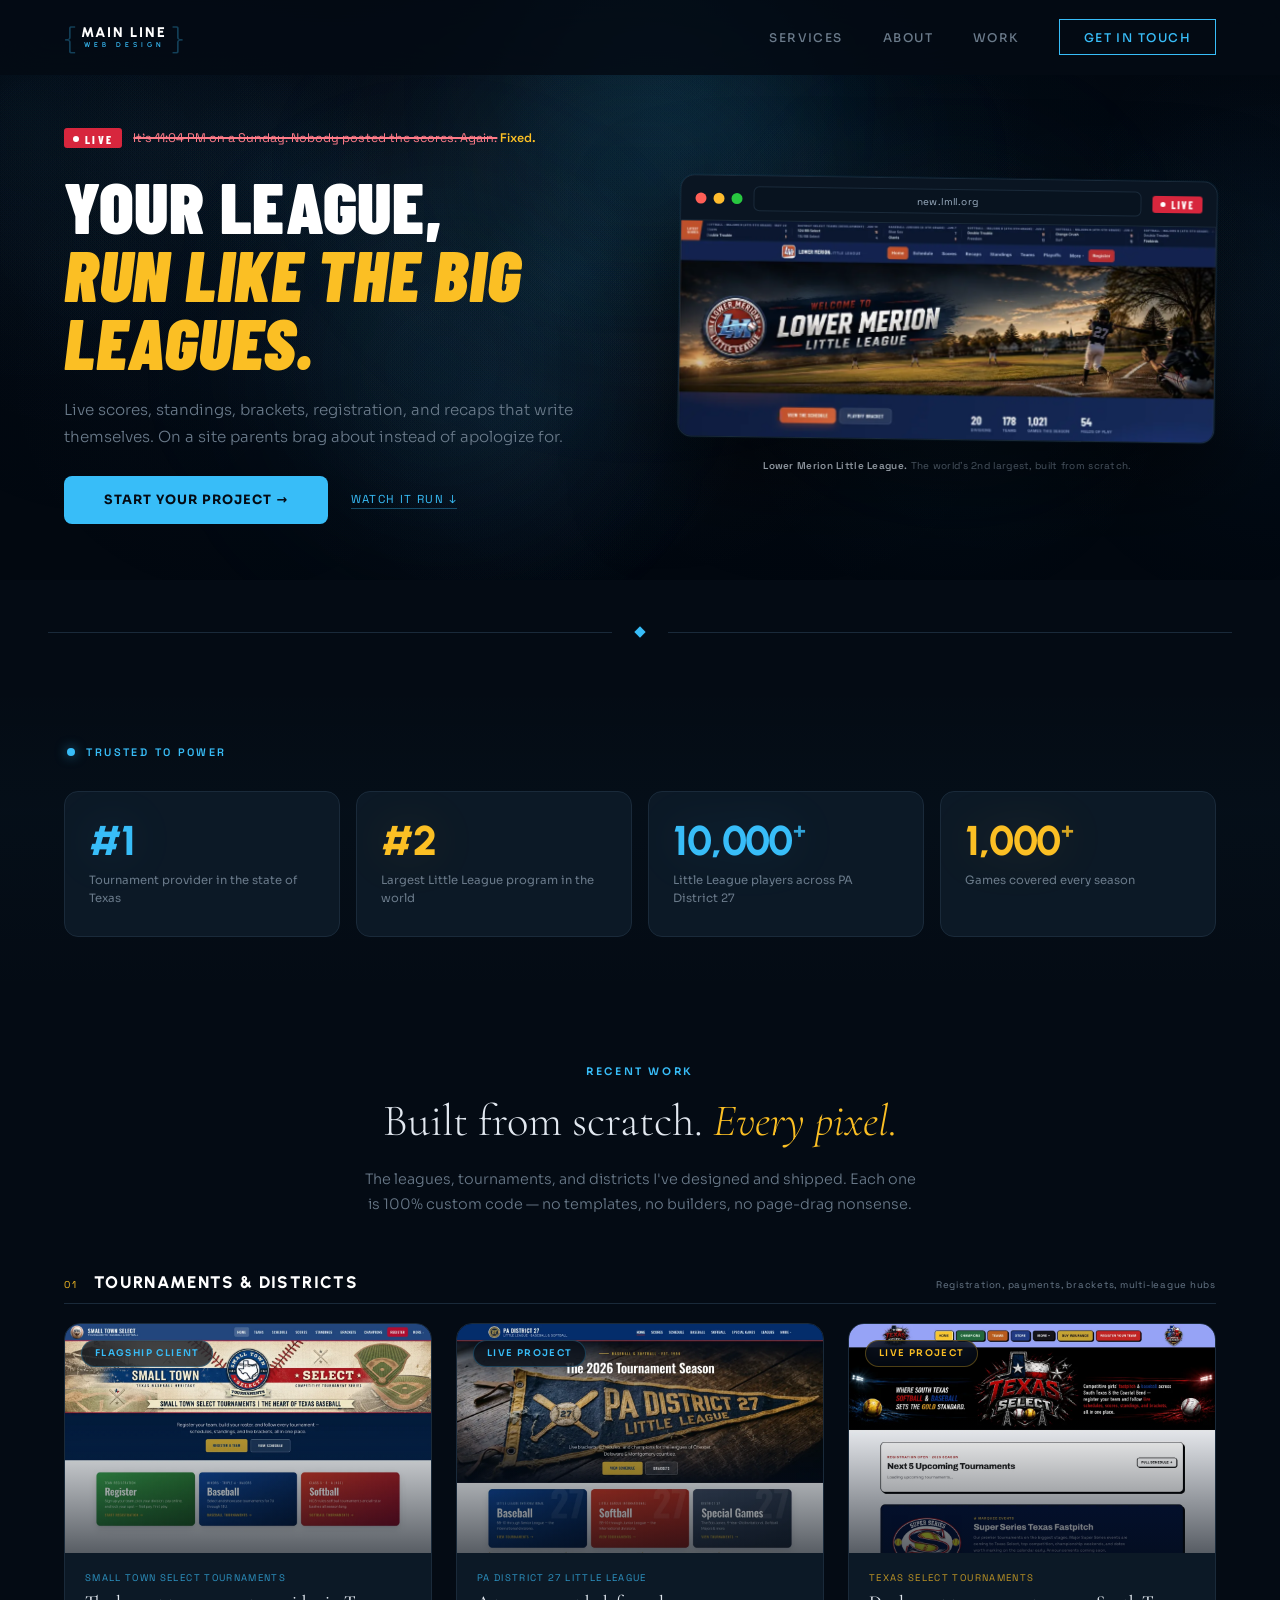
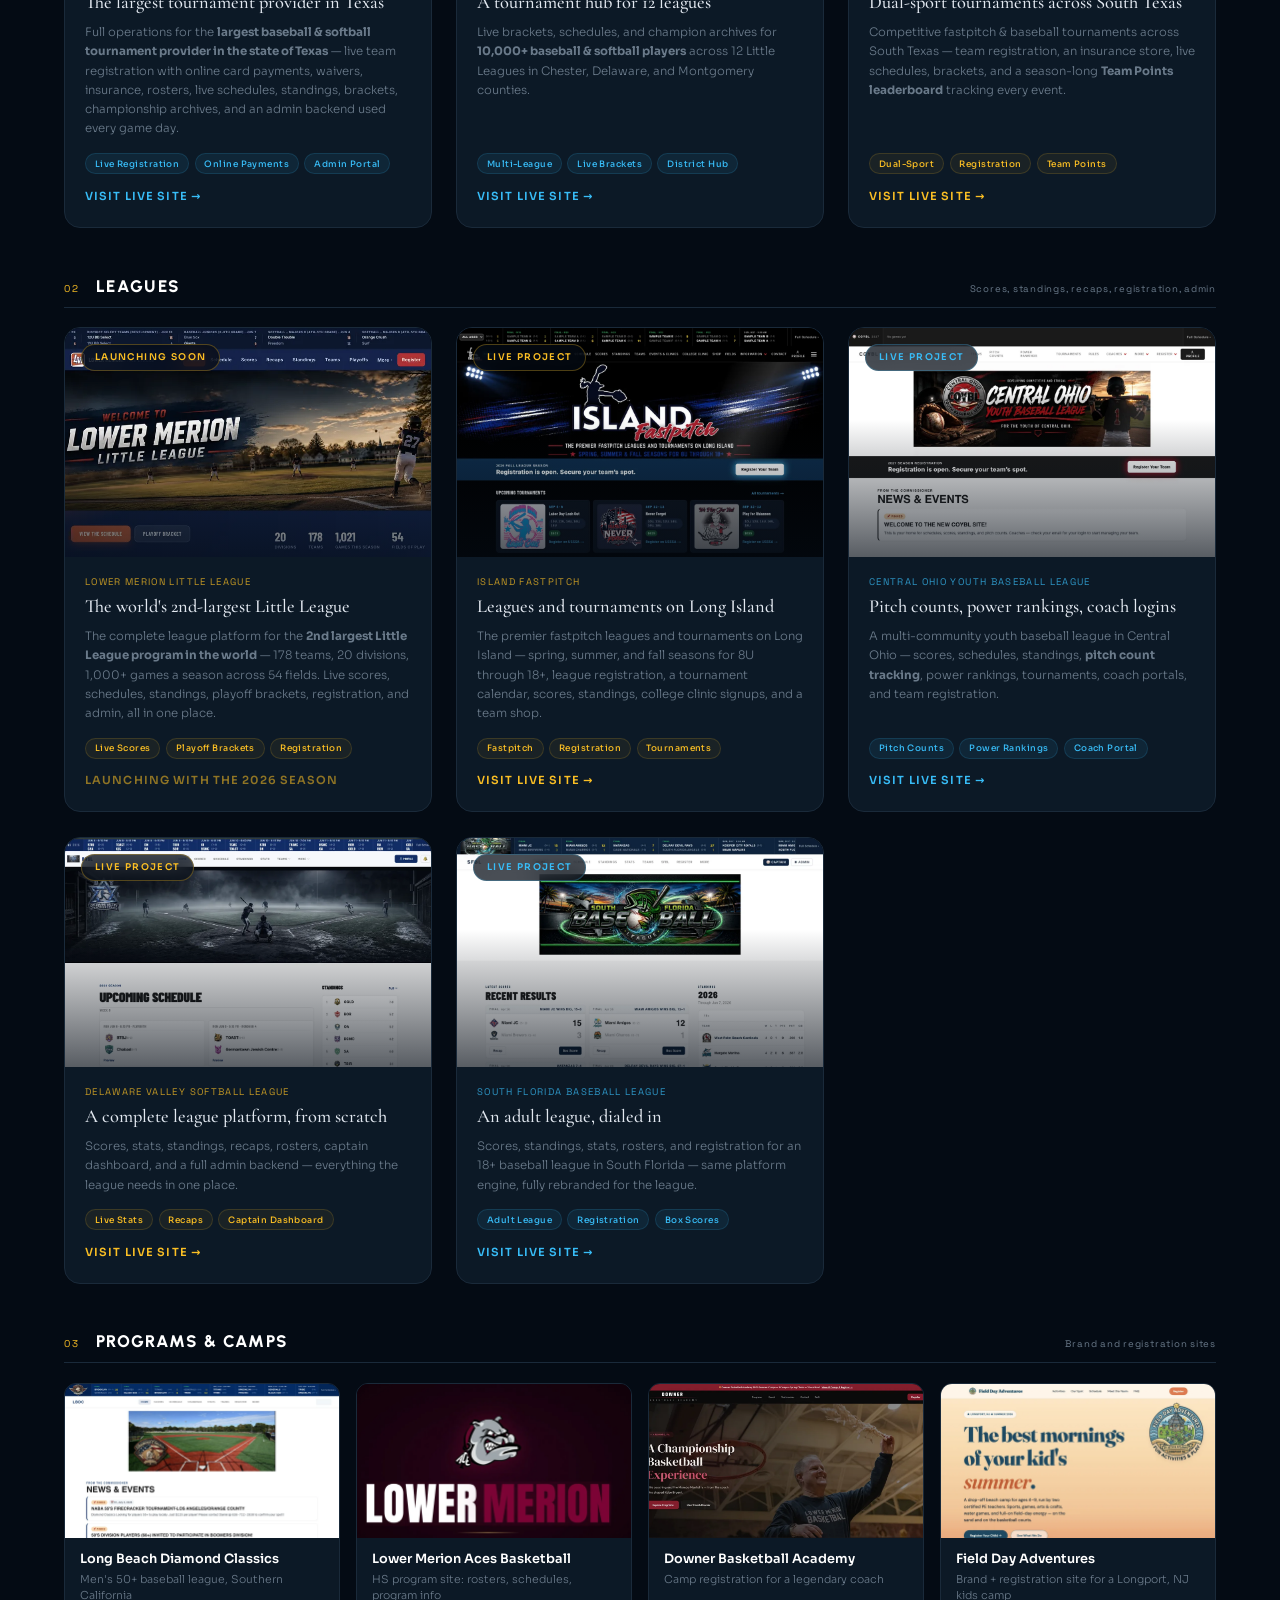
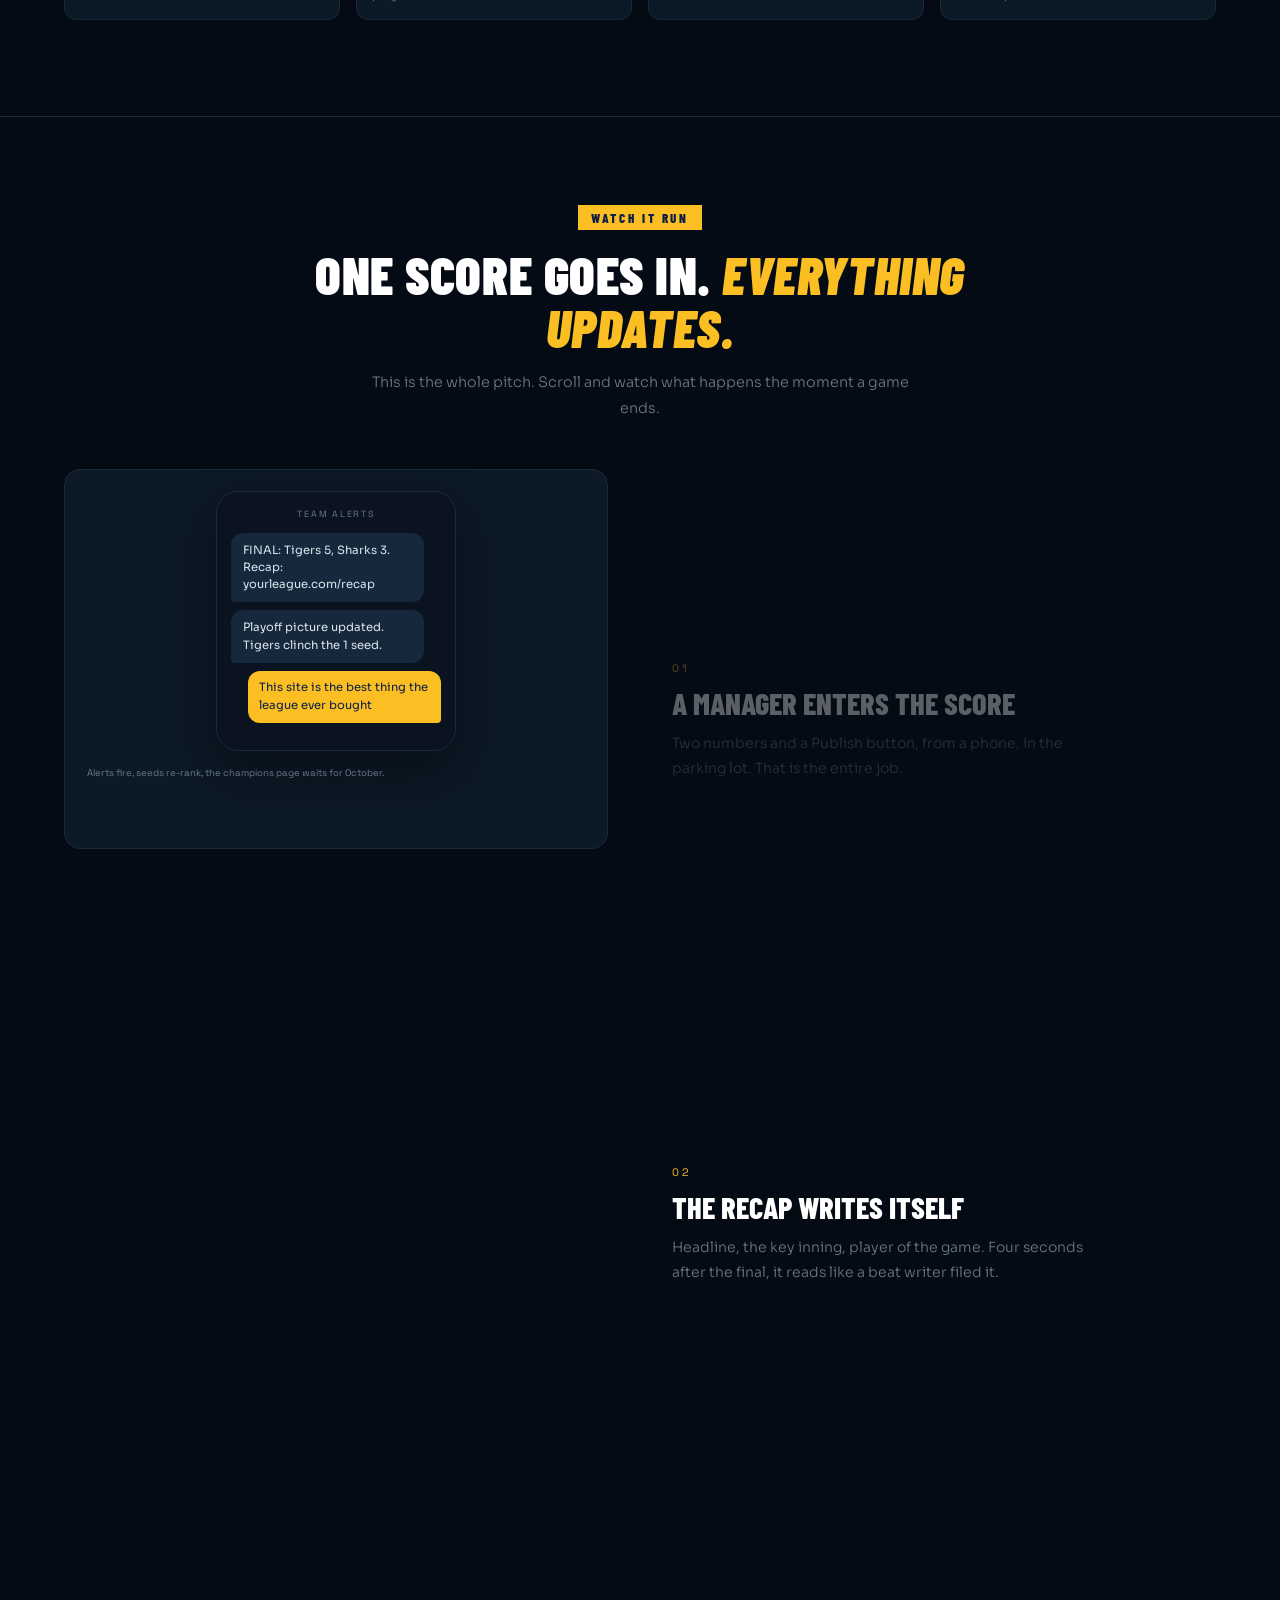
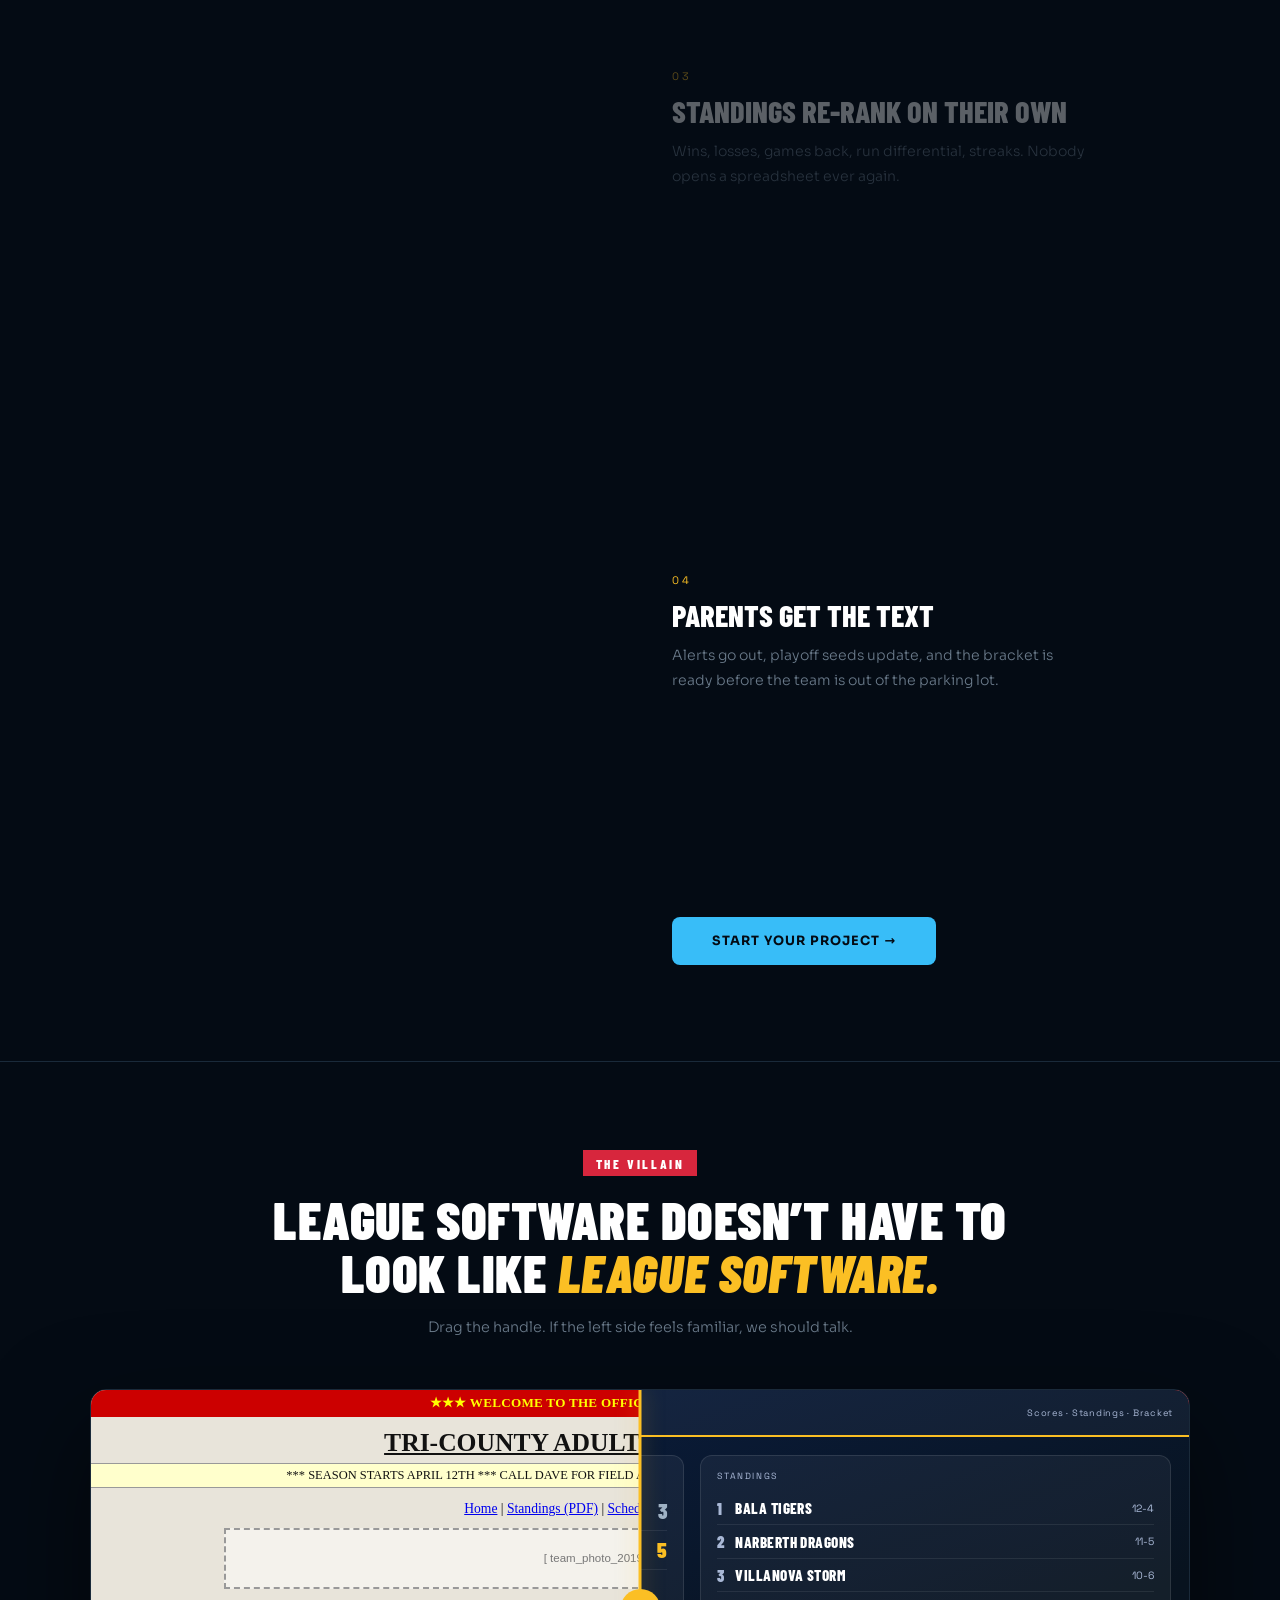
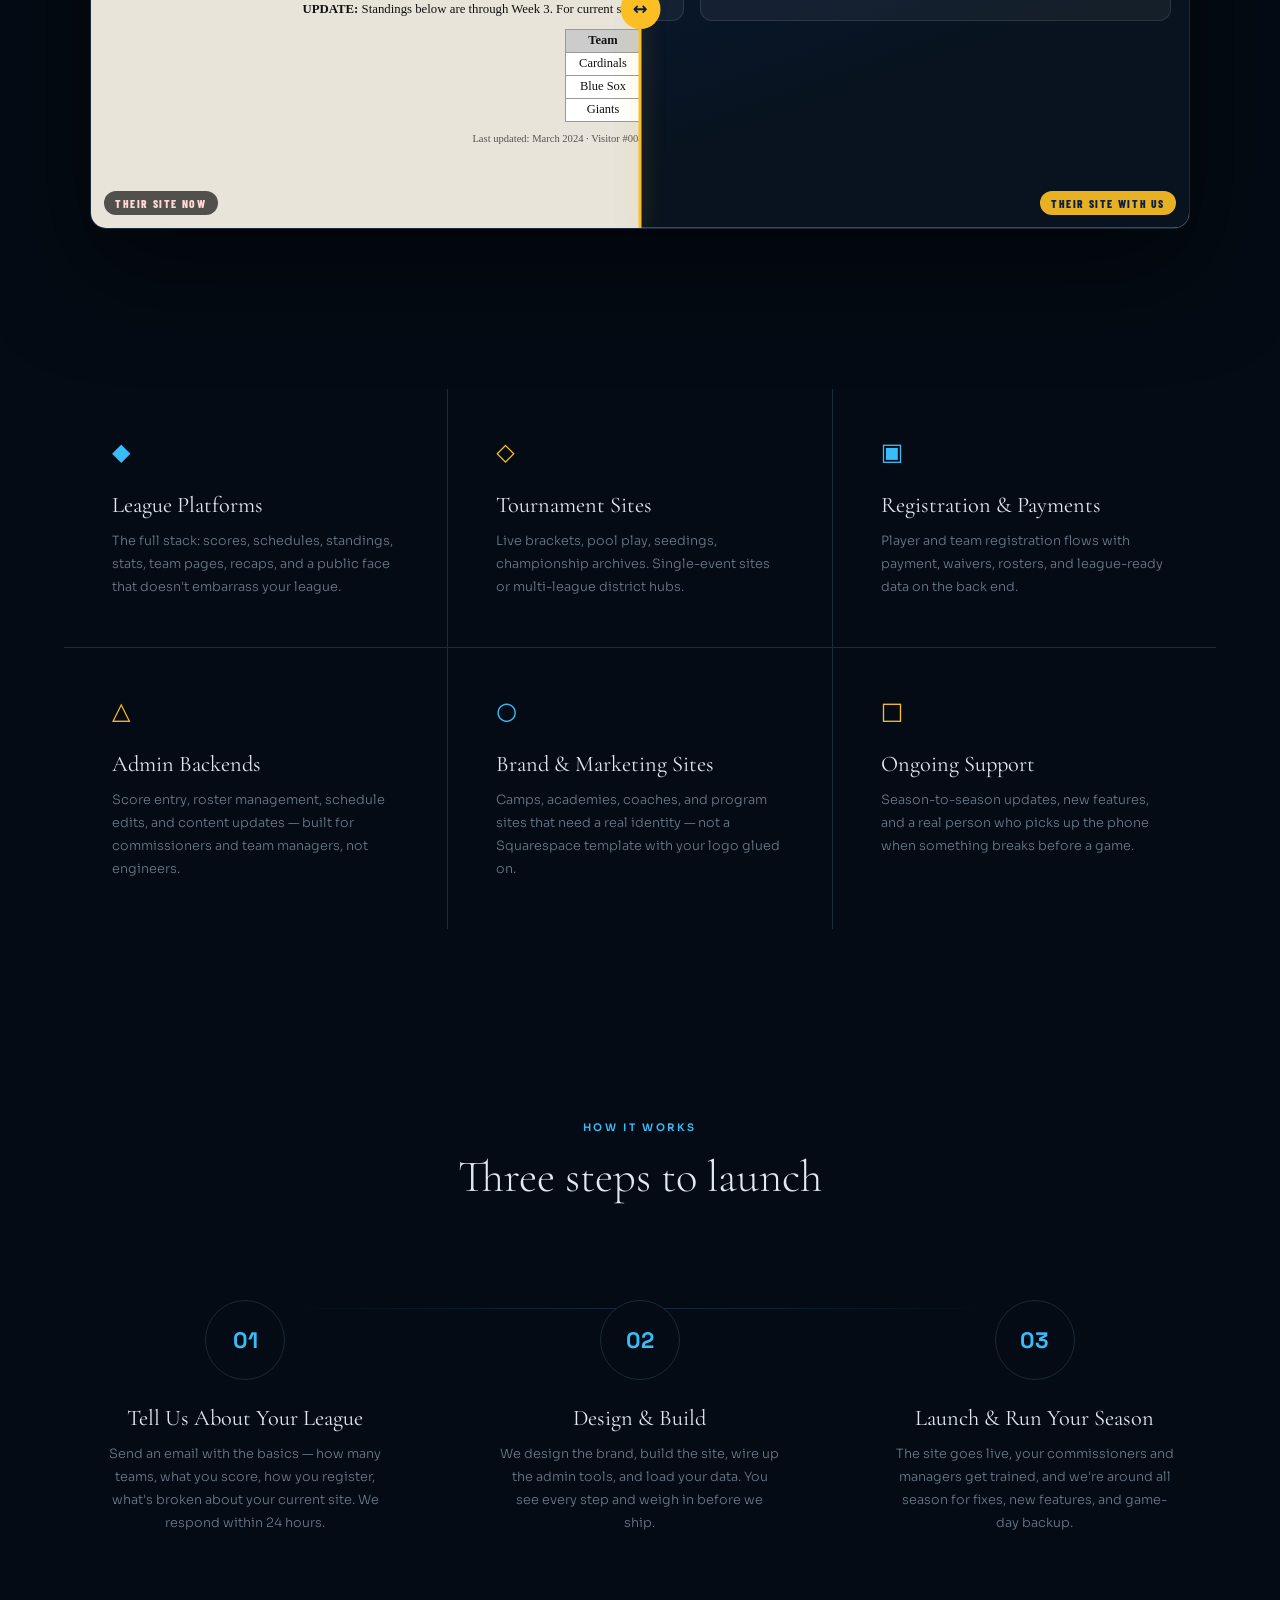
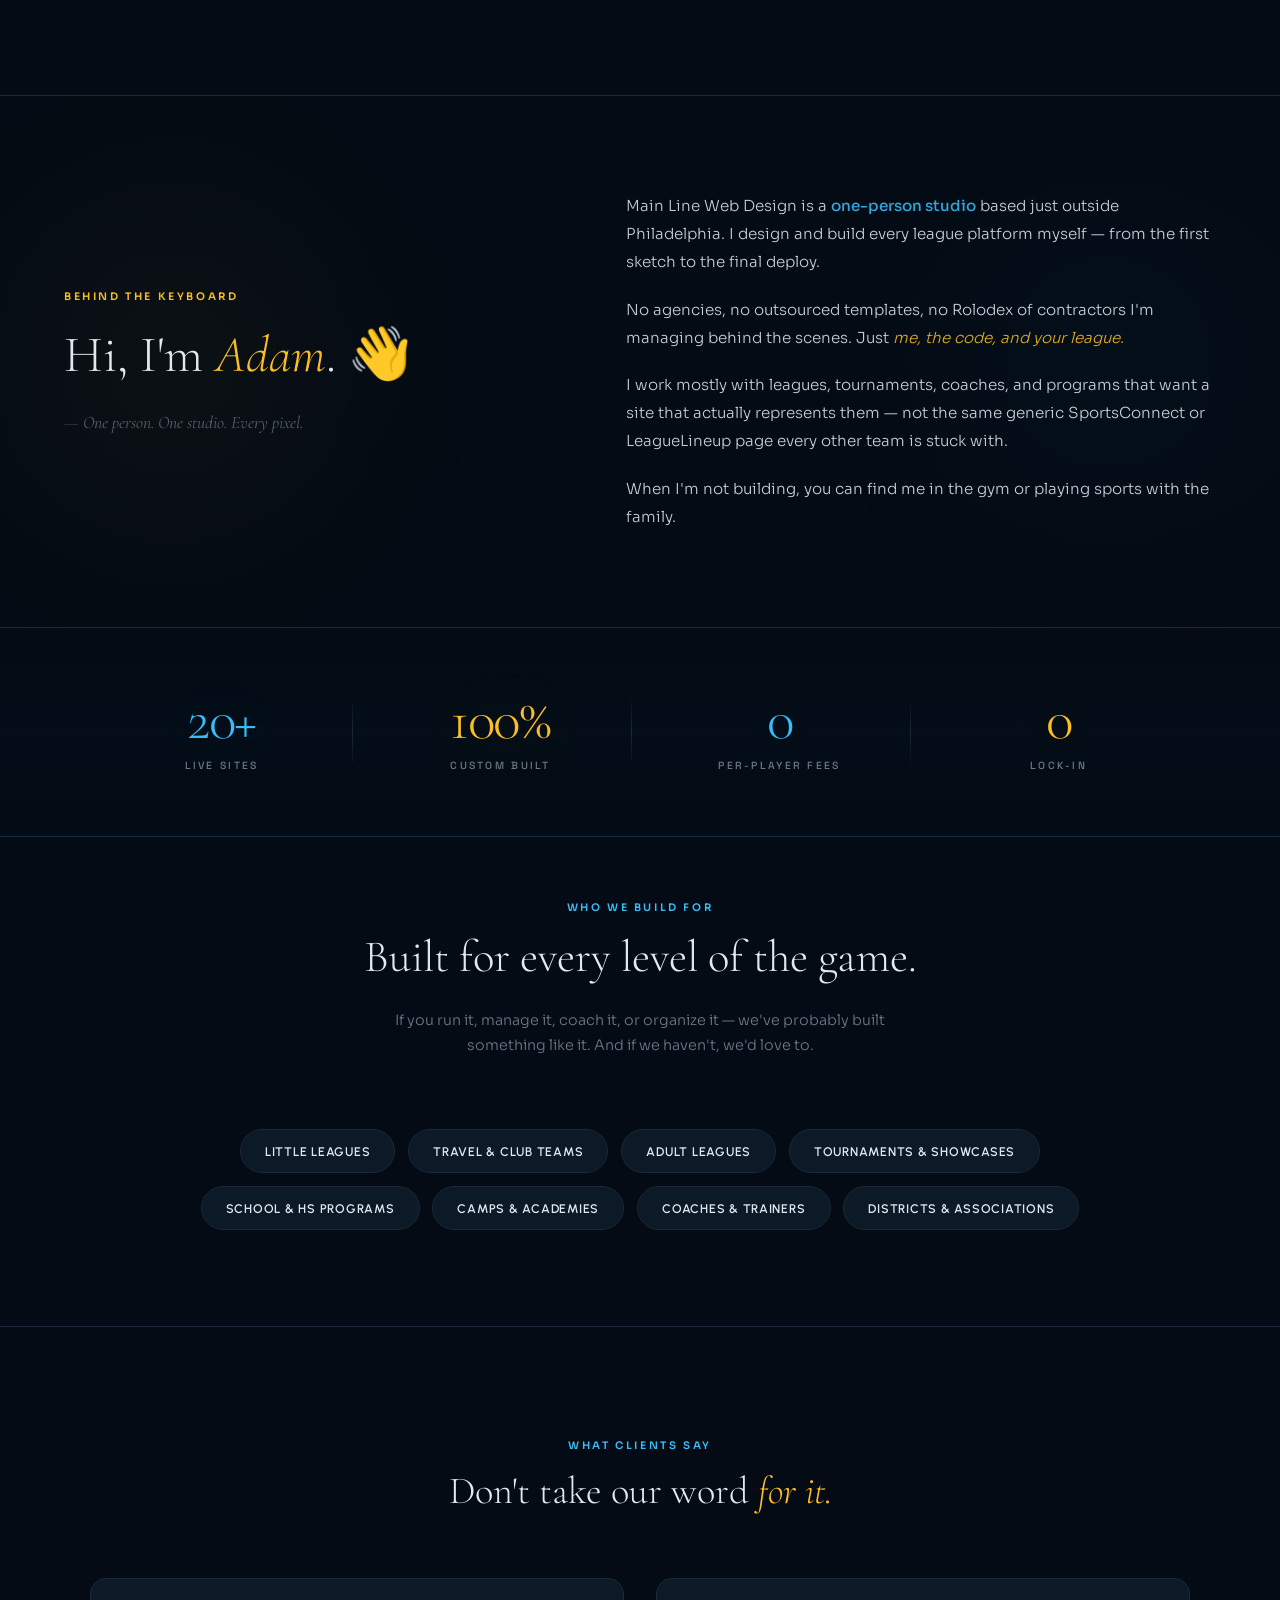
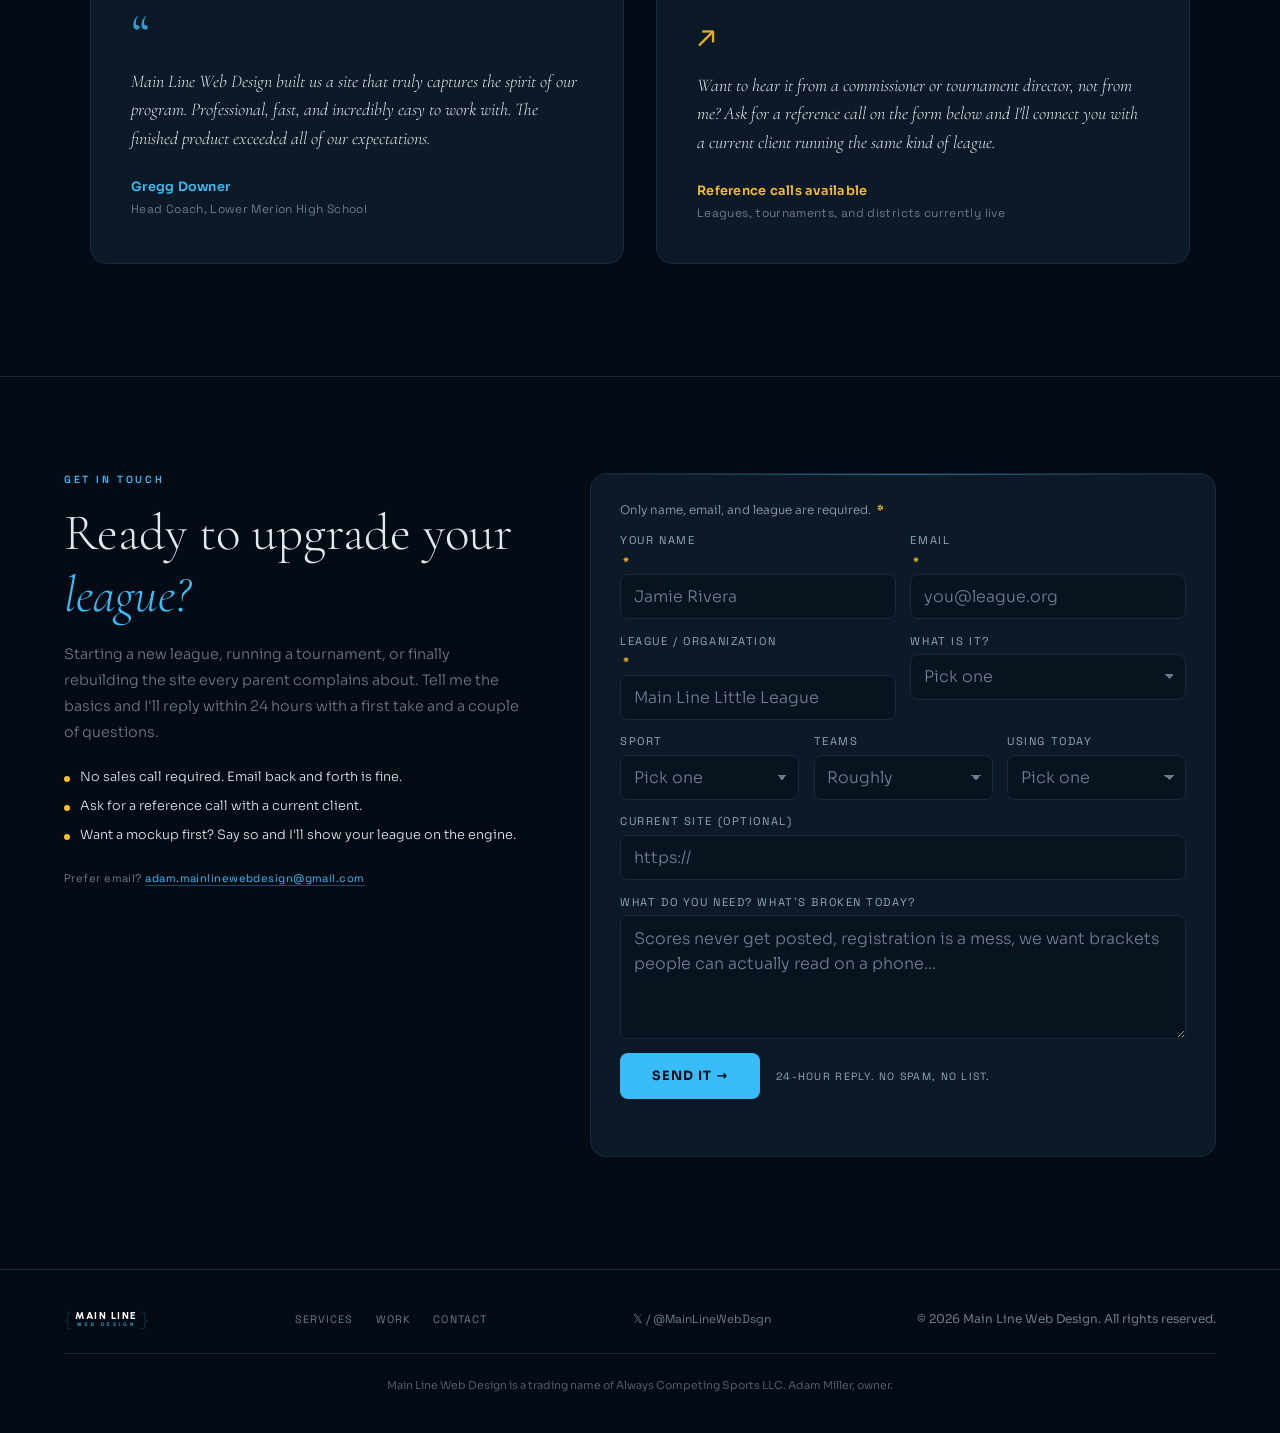
==== index.html @ aa7e9c13 "Homepage: real LMLL hero shot, examples up top, hide demo, drop Lancaster - Replace the demo-league " ====
<!DOCTYPE html>
<html lang="en">
<head>
<meta charset="UTF-8">
<meta name="viewport" content="width=device-width, initial-scale=1.0">
<title>Main Line Web Design | Custom League & Tournament Websites</title>
<meta name="description" content="Main Line Web Design builds custom websites and platforms for sports leagues, tournaments, and programs — schedules, standings, brackets, registration, and admin tools, all custom-coded. Based outside Philadelphia.">
<meta name="keywords" content="league website, tournament website, sports league software, baseball league website, softball league website, little league website, league platform, bracket website, registration website, custom league site, Main Line Web Design">
<meta name="author" content="Main Line Web Design">
<meta name="robots" content="index, follow">
<link rel="canonical" href="https://mainline-webdesign.com/">

<!-- Favicon -->
<link rel="icon" type="image/svg+xml" href="favicon.svg">
<link rel="apple-touch-icon" href="favicon.svg">
<meta name="theme-color" content="#040b14">
<noscript><style>.reveal{opacity:1!important;transform:none!important}.intro-overlay{display:none!important}</style></noscript>
<link rel="preconnect" href="https://fonts.googleapis.com">
<link rel="preconnect" href="https://fonts.gstatic.com" crossorigin>

<!-- Open Graph / Facebook -->
<meta property="og:type" content="website">
<meta property="og:url" content="https://mainline-webdesign.com/">
<meta property="og:title" content="Main Line Web Design | Custom League & Tournament Websites">
<meta property="og:description" content="Custom websites and platforms for sports leagues, tournaments, and programs &mdash; schedules, standings, brackets, registration, and admin tools, all custom-coded.">
<meta property="og:site_name" content="Main Line Web Design">
<meta property="og:image" content="https://mainline-webdesign.com/og-card.png">
<meta property="og:image:width" content="1200">
<meta property="og:image:height" content="630">
<meta property="og:image:alt" content="Main Line Web Design — custom league and tournament websites">

<!-- Twitter -->
<meta name="twitter:card" content="summary_large_image">
<meta name="twitter:title" content="Main Line Web Design | Custom League & Tournament Websites">
<meta name="twitter:description" content="Custom websites and platforms for sports leagues, tournaments, and programs &mdash; schedules, standings, brackets, registration, and admin tools, all custom-coded.">
<meta name="twitter:image" content="https://mainline-webdesign.com/og-card.png">

<!-- Structured Data for Google -->
<script type="application/ld+json">
{
  "@context": "https://schema.org",
  "@type": "ProfessionalService",
  "name": "Main Line Web Design",
  "description": "Custom websites and platforms for sports leagues, tournaments, and programs. Schedules, standings, brackets, registration, and admin tools — all custom-coded.",
  "url": "https://mainline-webdesign.com",
  "email": "adam.mainlinewebdesign@gmail.com",
  "priceRange": "$$",
  "serviceType": ["League Website Design", "Tournament Website Design", "Sports Registration Software", "Custom Web Development", "Brand Identity"],
  "areaServed": "United States",
  "sameAs": ["https://x.com/MainLineWebDsgn"]
}
</script>
<script type="application/ld+json">
{
  "@context": "https://schema.org",
  "@type": "FAQPage",
  "mainEntity": [
    {"@type": "Question", "name": "Can our league run the website ourselves?", "acceptedAnswer": {"@type": "Answer", "text": "Yes. Score entry, schedule changes, postponements, and news are built for volunteers on a phone. The interactive demo at mainline-webdesign.com/demo.html shows the real admin workflow."}},
    {"@type": "Question", "name": "We use SportsConnect or LeagueLineup. What moves to the new site?", "acceptedAnswer": {"@type": "Answer", "text": "Scores, schedules, standings, brackets, team pages, and communication move to your new site. Little Leagues that must keep SportsConnect for registration can keep it and link the two, as PA District 27 does."}},
    {"@type": "Question", "name": "What happens if the developer is unavailable?", "acceptedAnswer": {"@type": "Answer", "text": "Your league owns the domain, the hosting account, and the data. The site is plain HTML and JavaScript on Firebase, not a proprietary platform, so any developer can pick it up. No lock-in."}},
    {"@type": "Question", "name": "Who handles registration money?", "acceptedAnswer": {"@type": "Answer", "text": "The league does. Registration runs through the league's own Stripe or Square account and lands in the league's bank. There are no per-player fees and no percentage taken."}},
    {"@type": "Question", "name": "How long does a league website take to build?", "acceptedAnswer": {"@type": "Answer", "text": "Two to eight weeks depending on scope, working backward from registration open or opening day. Most leagues start 8 to 10 weeks before the season."}},
    {"@type": "Question", "name": "Do parents need an app?", "acceptedAnswer": {"@type": "Answer", "text": "No. Everything is mobile web, so a texted link just works. Optional text alerts for finals, postponements, and bracket updates go out from the admin."}}
  ]
}
</script>
<style>
@import url('https://fonts.googleapis.com/css2?family=Barlow+Condensed:ital,wght@0,700;0,800;0,900;1,800;1,900&family=Urbanist:wght@200;300;400;500;600;700;800;900&family=Space+Grotesk:wght@300;400;500;600;700&family=Sora:wght@300;400;500;600;700;800&family=Cormorant+Garamond:ital,wght@0,300;0,400;0,600;0,700;1,300;1,400&display=swap');
*,*::before,*::after{margin:0;padding:0;box-sizing:border-box}
:root{--bg:#040b14;--fg:#e2e8f0;--accent:#38bdf8;--accent2:#fbbf24;--accent3:#f472b6;--muted:#6a7a8a;--card:#0c1926;--border:#1a2a3a;--serif:'Cormorant Garamond',Georgia,serif;--sans:'Sora',system-ui,sans-serif;--heading:'Urbanist',sans-serif;--mono:'Space Grotesk',monospace}
html{scroll-behavior:smooth}
body{background:var(--bg);color:var(--fg);font-family:var(--sans);-webkit-font-smoothing:antialiased;overflow-x:hidden}
a{color:inherit;text-decoration:none}

/* INTRO */
.intro-overlay{position:fixed;inset:0;z-index:10000;background:var(--bg);display:flex;align-items:center;justify-content:center;animation:introOut .8s ease 3.8s forwards;pointer-events:none}
#introParticles{position:absolute;inset:0;width:100%;height:100%;z-index:0}
@keyframes introOut{to{opacity:0;visibility:hidden}}
.intro-word{font-family:var(--serif);font-weight:300;font-size:clamp(4rem,12vw,10rem);color:var(--fg);position:absolute;opacity:0;transform:translateY(25px)}
.intro-word .dot{color:var(--accent)}
#w0{animation:wI .5s ease .3s forwards,wO .4s ease 1.2s forwards}
#w1{animation:wI .5s ease 1.4s forwards,wO .4s ease 2.3s forwards}
#w2{animation:wI .5s ease 2.5s forwards,wO .4s ease 3.4s forwards}
@keyframes wI{to{opacity:1;transform:translateY(0)}}
@keyframes wO{to{opacity:0;transform:translateY(-15px)}}
.intro-pips{position:absolute;bottom:3rem;display:flex;gap:.6rem}
.ipip{width:8px;height:8px;border-radius:50%;background:var(--border)}
.ipip:nth-child(1){animation:pipA .3s ease .3s forwards}
.ipip:nth-child(2){animation:pipA .3s ease 1.4s forwards}
.ipip:nth-child(3){animation:pipA .3s ease 2.5s forwards}
@keyframes pipA{to{background:var(--accent);transform:scale(1.3)}}

/* NAV */
nav{position:fixed;top:0;left:0;right:0;z-index:100;padding:1.2rem 4rem;display:flex;justify-content:space-between;align-items:center;backdrop-filter:blur(20px);background:rgba(4,11,20,.85)}
.nav-logo{display:flex;align-items:center;gap:0}
.nav-logo .bracket{font-family:var(--mono);font-size:28px;font-weight:300;color:var(--accent);opacity:.3;line-height:1}
.nav-logo .bl{padding-right:5px}.nav-logo .br{padding-left:5px}
.nav-logo .nav-text{display:flex;flex-direction:column;align-items:center;line-height:1}
.nav-logo .n1{font-family:var(--heading);font-size:14px;font-weight:800;text-transform:uppercase;color:#fff;letter-spacing:2px}
.nav-logo .n2{font-family:var(--heading);font-size:7px;font-weight:600;text-transform:uppercase;color:var(--accent);letter-spacing:4px;margin-top:1px}
.nav-links{display:flex;gap:2.5rem;align-items:center}
.nav-links a{font-size:.75rem;letter-spacing:.12em;text-transform:uppercase;color:var(--muted);transition:color .3s;font-weight:500}
.nav-links a:hover{color:var(--fg)}
.nav-cta{color:var(--accent)!important;border:1px solid var(--accent);padding:.6rem 1.5rem;transition:all .3s!important}
.nav-cta:hover{background:var(--accent);color:var(--bg)!important}
.nav-toggle{display:none;flex-direction:column;justify-content:center;gap:5px;width:44px;height:44px;padding:0;background:none;border:none;cursor:pointer;position:relative;z-index:2}
.nav-toggle span{display:block;width:24px;height:2px;background:var(--fg);border-radius:2px;transition:transform .3s,opacity .3s;margin:0 auto}
nav.open .nav-toggle span:nth-child(1){transform:translateY(7px) rotate(45deg)}
nav.open .nav-toggle span:nth-child(2){opacity:0}
nav.open .nav-toggle span:nth-child(3){transform:translateY(-7px) rotate(-45deg)}

/* HERO */
.hero{min-height:100vh;display:flex;flex-direction:column;align-items:center;justify-content:center;text-align:center;padding:8rem 2rem 6rem;position:relative;overflow:hidden;background:#020810}
#fogCanvas{position:absolute;inset:0;width:100%;height:100%;z-index:1;opacity:0;animation:fogIn 3s ease .5s forwards}
@keyframes fogIn{to{opacity:1}}
.spotlight{position:absolute;pointer-events:none;border-radius:50%;filter:blur(80px);z-index:2;opacity:0}
.spot-center{width:600px;height:400px;top:30%;left:50%;transform:translate(-50%,-50%) scale(.3);background:radial-gradient(ellipse,rgba(56,189,248,.18),rgba(56,189,248,.05) 40%,transparent 70%);animation:spotC 2.5s cubic-bezier(.16,1,.3,1) .3s forwards}
@keyframes spotC{to{opacity:1;transform:translate(-50%,-50%) scale(1)}}
.spot-left{width:500px;height:500px;top:20%;left:-15%;background:radial-gradient(circle,rgba(56,189,248,.1),transparent 60%);animation:spotL 3s cubic-bezier(.16,1,.3,1) .5s forwards}
@keyframes spotL{to{opacity:1;left:15%}}
.spot-right{width:400px;height:400px;top:15%;right:-15%;background:radial-gradient(circle,rgba(100,200,255,.08),transparent 60%);animation:spotR 3s cubic-bezier(.16,1,.3,1) .7s forwards}
@keyframes spotR{to{opacity:1;right:10%}}
.spot-top{width:300px;height:600px;top:-20%;left:50%;transform:translateX(-50%);background:linear-gradient(to bottom,rgba(56,189,248,.12),rgba(56,189,248,.03) 40%,transparent 70%);filter:blur(60px);animation:spotT 2s ease .2s forwards}
@keyframes spotT{to{opacity:1}}
.ambient-bloom{position:absolute;top:35%;left:50%;transform:translate(-50%,-50%);width:clamp(400px,65vw,900px);height:300px;background:radial-gradient(ellipse,rgba(56,189,248,.06),transparent 60%);filter:blur(60px);pointer-events:none;z-index:2;opacity:0;animation:bIn 2s ease 1.5s forwards,bP 6s ease-in-out 3.5s infinite}
@keyframes bIn{to{opacity:1}}
@keyframes bP{0%,100%{transform:translate(-50%,-50%) scale(1);opacity:.8}50%{transform:translate(-50%,-50%) scale(1.08);opacity:1}}

.hero-prompt{font-family:var(--mono);font-size:12px;color:var(--accent);position:relative;z-index:5;margin-bottom:1.5rem;opacity:0;animation:tR 1s ease .8s forwards}
.hero-prompt .path{opacity:.3}.hero-prompt .cmd{opacity:.7}
@keyframes tR{to{opacity:1;transform:translateY(0)}}

.hero-logo{position:relative;z-index:5;display:flex;align-items:center;gap:0;opacity:0;animation:titleRev 2s cubic-bezier(.16,1,.3,1) .6s forwards}
@keyframes titleRev{0%{opacity:0;transform:translateY(20px);filter:blur(8px) brightness(.3)}40%{filter:blur(2px) brightness(.7)}100%{opacity:1;transform:translateY(0);filter:blur(0) brightness(1)}}
.hero-logo .bracket{font-family:var(--mono);font-size:clamp(80px,12vw,140px);font-weight:300;color:var(--accent);opacity:.3;line-height:1;transition:opacity .6s,text-shadow .6s}
.hero-logo:hover .bracket{opacity:.6;text-shadow:0 0 30px rgba(56,189,248,.3)}
.hero-logo .bl{padding-right:clamp(8px,1.5vw,14px)}.hero-logo .br{padding-left:clamp(8px,1.5vw,14px)}
.hero-logo .text-block{display:flex;flex-direction:column;align-items:center;justify-content:center}
.hero-logo .line1{font-family:var(--heading);font-size:clamp(32px,6vw,58px);font-weight:800;text-transform:uppercase;color:#fff;letter-spacing:6px;line-height:1;filter:drop-shadow(0 0 40px rgba(56,189,248,.15))}
.hero-logo .line2{font-family:var(--heading);font-size:clamp(16px,3vw,26px);font-weight:600;text-transform:uppercase;letter-spacing:clamp(8px,1.5vw,14px);line-height:1;margin-top:8px;color:var(--accent);text-shadow:0 0 30px rgba(56,189,248,.25),0 0 60px rgba(56,189,248,.1)}
.hero-logo::after{content:'';position:absolute;top:-50%;left:-100%;width:60%;height:200%;background:linear-gradient(90deg,transparent,rgba(56,189,248,.08),rgba(255,255,255,.06),transparent);transform:skewX(-15deg);animation:lSweep 4s cubic-bezier(.16,1,.3,1) 1s forwards;pointer-events:none;z-index:6}
@keyframes lSweep{to{left:150%}}

.hero-below{position:relative;z-index:5;display:flex;flex-direction:column;align-items:center;margin-top:16px}
.glow-bar{width:0;height:2px;background:linear-gradient(90deg,var(--accent),#60a5fa);border-radius:1px;box-shadow:0 0 8px rgba(56,189,248,.4),0 0 20px rgba(56,189,248,.15);animation:barG .8s 1.2s forwards}
@keyframes barG{to{width:220px}}
.hero-status{display:flex;gap:6px;margin-top:14px;opacity:0;animation:fU .4s 1.6s forwards;align-items:center}
@keyframes fU{to{opacity:1}}
@keyframes greenPulse{0%,100%{opacity:1;box-shadow:0 0 8px rgba(74,222,128,.5)}50%{opacity:.3;box-shadow:0 0 4px rgba(74,222,128,.2)}}
.sdot{width:6px;height:6px;border-radius:50%}
.sdot.green{background:#4ade80;box-shadow:0 0 8px rgba(74,222,128,.5);animation:greenPulse 2s ease-in-out infinite}
.slabel{font-family:var(--mono);font-size:9px;color:#4ade80;letter-spacing:2px;margin-left:2px}
.slabel-sep{color:var(--muted);font-size:9px;margin:0 4px;opacity:.4}
.slabel-msg{font-family:var(--mono);font-size:9px;color:var(--muted);letter-spacing:1px}

.hero-headline{font-family:var(--serif);font-weight:400;font-size:clamp(1.8rem,3.5vw,2.8rem);line-height:1.3;letter-spacing:-.01em;position:relative;z-index:5;margin-top:2.5rem;color:transparent;background:linear-gradient(180deg,rgba(255,255,255,.9) 0%,rgba(180,210,240,.7) 50%,rgba(56,189,248,.4) 100%);-webkit-background-clip:text;background-clip:text;opacity:0;transform:translateY(15px);animation:tR 1.2s cubic-bezier(.16,1,.3,1) 1.2s forwards}
.hero-headline em{font-style:italic;color:transparent;background:linear-gradient(180deg,rgba(120,220,255,1),rgba(56,189,248,.9) 50%,rgba(20,100,180,.7));-webkit-background-clip:text;background-clip:text}

.hero-p{font-size:.95rem;color:var(--muted);max-width:460px;line-height:1.8;margin:1.5rem auto 0;font-weight:300;position:relative;z-index:5;opacity:0;transform:translateY(15px);animation:tR 1.2s ease 1.6s forwards}
.hero-actions{margin-top:2rem;display:flex;gap:1.2rem;justify-content:center;position:relative;z-index:5;flex-wrap:wrap;opacity:0;transform:translateY(15px);animation:tR 1.2s ease 2s forwards;align-items:center}

/* ORBIT BUTTON — JS-driven dot moving around border */
.btn-orbit-wrap{position:relative;display:inline-block;border-radius:10px}
.btn-orbit-wrap canvas{position:absolute;inset:-10px;pointer-events:none;z-index:0}
.btn-orbit{position:relative;z-index:1;padding:1rem 2.5rem;background:var(--accent);color:var(--bg);font-family:var(--sans);font-weight:700;font-size:.8rem;letter-spacing:.08em;text-transform:uppercase;border:none;cursor:pointer;border-radius:8px;transition:transform .3s,box-shadow .3s}
.btn-orbit:hover{transform:translateY(-2px);box-shadow:0 8px 30px rgba(56,189,248,.3)}

.btn-accent{padding:.9rem 2.5rem;background:var(--accent);color:var(--bg);font-family:var(--sans);font-weight:600;font-size:.75rem;letter-spacing:.1em;text-transform:uppercase;border:none;cursor:pointer;transition:all .3s;border-radius:4px}
.btn-accent:hover{filter:brightness(1.15);transform:translateY(-2px);box-shadow:0 8px 30px rgba(56,189,248,.25)}
.btn-outline{padding:.9rem 2.5rem;background:transparent;color:var(--fg);font-family:var(--sans);font-weight:500;font-size:.75rem;letter-spacing:.1em;text-transform:uppercase;border:1px solid var(--border);cursor:pointer;transition:all .3s;border-radius:4px}
.btn-outline:hover{border-color:var(--fg)}

/* DIVIDER */
.divider{display:flex;align-items:center;justify-content:center;padding:3rem;gap:1.5rem}
.divider .line{flex:1;height:1px;background:var(--border)}
.divider .diamond{width:8px;height:8px;background:var(--accent);transform:rotate(45deg)}

/* PHILOSOPHY */
.intro-section{padding:4rem 4rem 8rem;display:grid;grid-template-columns:1fr 1fr;gap:6rem;align-items:center}
.intro-section .label{font-size:.65rem;letter-spacing:.25em;text-transform:uppercase;color:var(--accent);margin-bottom:1.5rem;font-weight:600}
.intro-section h2{font-family:var(--serif);font-size:2.8rem;font-weight:300;line-height:1.25}
.intro-section h2 em{font-style:italic;color:var(--accent)}
.intro-section p{font-size:.9rem;color:var(--muted);line-height:2;font-weight:300}

/* SERVICES */
.services{padding:4rem 4rem 8rem}
.services-grid{display:grid;grid-template-columns:repeat(3,1fr);gap:1px;background:var(--border)}
.serv-card{background:var(--bg);padding:3rem;transition:all .5s;cursor:pointer;position:relative}
.serv-card::after{content:'';position:absolute;bottom:0;left:0;width:0;height:1px;background:var(--accent);transition:width .5s}
.serv-card:hover::after{width:100%}
.serv-card:hover{background:var(--card)}
.serv-icon{font-size:1.5rem;color:var(--accent);margin-bottom:1.5rem;transition:transform .5s,color .5s}
.serv-card:nth-child(2n) .serv-icon{color:var(--accent2)}
.serv-card:hover .serv-icon{transform:scale(1.2) rotate(8deg)}
.serv-card h3{font-family:var(--serif);font-size:1.4rem;font-weight:400;margin-bottom:.75rem}
.serv-card p{font-size:.8rem;color:var(--muted);line-height:1.8;font-weight:300}

/* HOW IT WORKS */
.hiw{padding:4rem 4rem 8rem}
.hiw-header{text-align:center;margin-bottom:4rem}
.hiw-header .label{font-size:.65rem;letter-spacing:.25em;text-transform:uppercase;color:var(--accent);margin-bottom:1rem;font-weight:600}
.hiw-header h2{font-family:var(--serif);font-size:2.8rem;font-weight:300}
.hiw-grid{display:grid;grid-template-columns:repeat(3,1fr);gap:2rem;position:relative}
.hiw-grid::before{content:'';position:absolute;top:40px;left:calc(16.66% + 1rem);right:calc(16.66% + 1rem);height:1px;background:linear-gradient(90deg,transparent,var(--accent),transparent);opacity:.2}
.hiw-step{text-align:center;padding:2rem;position:relative}
.hiw-num{width:80px;height:80px;border-radius:50%;border:1px solid var(--border);display:flex;align-items:center;justify-content:center;margin:0 auto 1.5rem;font-family:var(--mono);font-size:1.4rem;font-weight:700;color:var(--accent);background:var(--bg);position:relative;z-index:1;transition:all .4s}
.hiw-step:hover .hiw-num{border-color:var(--accent);box-shadow:0 0 30px rgba(56,189,248,.15)}
.hiw-step h3{font-family:var(--serif);font-size:1.4rem;font-weight:400;margin-bottom:.75rem}
.hiw-step p{font-size:.8rem;color:var(--muted);line-height:1.8;font-weight:300;max-width:280px;margin:0 auto}

/* FEATURED PROJECTS — 2x2 grid */
.featured{padding:4rem 4rem 6rem;position:relative}
.featured-header{text-align:center;margin-bottom:3.5rem}
.featured-header .label{font-size:.65rem;letter-spacing:.25em;text-transform:uppercase;color:var(--accent);margin-bottom:1rem;font-weight:600}
.featured-header h2{font-family:var(--serif);font-size:2.8rem;font-weight:300}
.featured-header h2 em{font-style:italic;color:var(--accent2)}
.featured-sub{color:var(--muted);font-size:.9rem;max-width:560px;margin:1.2rem auto 0;line-height:1.7;font-weight:300}
.featured-grid{display:grid;grid-template-columns:repeat(3,1fr);gap:1.5rem;perspective:1200px}
.featured-card{display:flex;flex-direction:column;background:var(--card);border:1px solid var(--border);border-radius:16px;overflow:hidden;transition:transform .5s cubic-bezier(.16,1,.3,1),border-color .5s,box-shadow .5s;transform-style:preserve-3d;will-change:transform}
.featured-card:hover{border-color:rgba(56,189,248,.35);box-shadow:0 30px 80px rgba(0,0,0,.4),0 0 0 1px rgba(56,189,248,.08)}
.featured-img{display:block;position:relative;overflow:hidden;aspect-ratio:16/10;background:var(--bg);color:inherit;text-decoration:none}
a.featured-img{cursor:pointer}
.featured-img img{width:100%;height:100%;object-fit:cover;object-position:top center;transition:transform .8s cubic-bezier(.16,1,.3,1),filter .6s;filter:saturate(.9)}
.featured-card:hover .featured-img img{transform:scale(1.06);filter:saturate(1.05)}
.featured-img-overlay{position:absolute;inset:0;background:linear-gradient(180deg,rgba(4,11,20,0) 40%,rgba(4,11,20,.65) 100%);pointer-events:none}
.featured-badge{position:absolute;top:1rem;left:1rem;padding:.4rem .8rem;background:rgba(4,11,20,.72);backdrop-filter:blur(12px);border:1px solid rgba(56,189,248,.25);border-radius:100px;font-size:.58rem;letter-spacing:.15em;text-transform:uppercase;color:var(--accent);font-weight:600;z-index:2}
.featured-badge.warm{border-color:rgba(251,191,36,.3);color:var(--accent2)}
.featured-body{padding:1.2rem 1.25rem 1.5rem;display:flex;flex-direction:column;flex:1}
.featured-body .client-name{font-family:var(--mono);font-size:.6rem;letter-spacing:.14em;text-transform:uppercase;color:var(--accent);margin-bottom:.45rem;opacity:.75}
.featured-card.warm-accent .featured-body .client-name{color:var(--accent2)}
.featured-body h3{font-family:var(--serif);font-size:1.15rem;font-weight:500;margin-bottom:.5rem;line-height:1.3}
.featured-body p{font-size:.73rem;color:var(--muted);line-height:1.65;font-weight:300;margin-bottom:.9rem;flex:1}
.featured-tags{display:flex;flex-wrap:wrap;gap:.35rem;margin-bottom:.9rem}
.featured-tags span{padding:.22rem .55rem;background:rgba(56,189,248,.08);border:1px solid rgba(56,189,248,.15);border-radius:100px;font-size:.55rem;color:var(--accent);letter-spacing:.05em;font-weight:500}
.featured-card.warm-accent .featured-tags span{background:rgba(251,191,36,.06);border-color:rgba(251,191,36,.15);color:var(--accent2)}
.featured-link{font-size:.7rem;letter-spacing:.1em;text-transform:uppercase;color:var(--accent);font-weight:600;display:inline-flex;align-items:center;gap:.5rem;transition:gap .3s,color .3s}
.featured-link:hover{gap:.8rem}
.featured-card.warm-accent .featured-link{color:var(--accent2)}

/* ABOUT / PERSONALITY */
.about{padding:6rem 4rem;position:relative;overflow:hidden;border-top:1px solid var(--border)}
.about-glow{position:absolute;top:50%;left:-10%;width:600px;height:600px;background:radial-gradient(circle,rgba(251,191,36,.05),transparent 60%);filter:blur(80px);transform:translateY(-50%);pointer-events:none;z-index:0}
.about-glow.r{left:auto;right:-10%;background:radial-gradient(circle,rgba(56,189,248,.04),transparent 60%)}
.about-inner{display:grid;grid-template-columns:.9fr 1.1fr;gap:5rem;align-items:center;max-width:1200px;margin:0 auto;position:relative;z-index:1}
.about .label{font-size:.65rem;letter-spacing:.25em;text-transform:uppercase;color:var(--accent2);margin-bottom:1.5rem;font-weight:600}
.about h2{font-family:var(--serif);font-size:clamp(2.2rem,4vw,3.2rem);font-weight:300;line-height:1.1;margin-bottom:1rem}
.about h2 em{font-style:italic;color:var(--accent2)}
.about h2 .wave{display:inline-block;transform-origin:70% 70%;animation:wave 3s ease-in-out infinite}
@keyframes wave{0%,55%,100%{transform:rotate(0)}10%,30%{transform:rotate(14deg)}20%,40%{transform:rotate(-8deg)}}
.about-sig{font-family:var(--serif);font-size:1.1rem;color:var(--muted);font-style:italic;margin-top:1.8rem;opacity:.75}
.about-sig::before{content:'\2014  ';opacity:.6}
.about-body p{font-size:.95rem;color:var(--fg);line-height:1.85;font-weight:300;margin-bottom:1.2rem;opacity:.88}
.about-body p strong{color:var(--accent);font-weight:500}
.about-body p:last-child{margin-bottom:0}
.about-body .highlight{color:var(--accent2);font-style:italic}

/* STATS STRIP */
.stats{padding:3.5rem 4rem;border-top:1px solid var(--border);border-bottom:1px solid var(--border);background:linear-gradient(180deg,transparent,rgba(56,189,248,.02),transparent);position:relative;overflow:hidden}
.stats-grid{display:grid;grid-template-columns:repeat(4,1fr);max-width:1100px;margin:0 auto;gap:1rem;position:relative}
.stat-item{text-align:center;padding:.5rem 1rem;position:relative}
.stat-item:not(:last-child)::after{content:'';position:absolute;top:15%;right:0;width:1px;height:70%;background:linear-gradient(180deg,transparent,var(--border),transparent)}
.stat-num{font-family:var(--serif);font-size:clamp(2.6rem,4.5vw,3.6rem);font-weight:300;color:var(--accent);line-height:1;margin-bottom:.6rem;display:inline-block;letter-spacing:-.02em;filter:drop-shadow(0 0 30px rgba(56,189,248,.12))}
.stat-item:nth-child(2) .stat-num,.stat-item:nth-child(4) .stat-num{color:var(--accent2);filter:drop-shadow(0 0 30px rgba(251,191,36,.12))}
.stat-label{font-size:.65rem;letter-spacing:.22em;text-transform:uppercase;color:var(--muted);font-weight:500;font-family:var(--mono)}

/* SCROLLING SCREENSHOTS */
.portfolio{padding:4rem 4rem 2rem}
.port-header{text-align:center;margin-bottom:2rem}
.port-header .label{font-size:.65rem;letter-spacing:.25em;text-transform:uppercase;color:var(--accent);margin-bottom:1rem;font-weight:600}
.port-header h2{font-family:var(--serif);font-size:2.8rem;font-weight:300}
.port-sub{color:var(--muted);font-size:.9rem;max-width:500px;margin:1.5rem auto 0;line-height:1.7;font-weight:300}
.scroll-showcase{overflow:hidden;padding:2rem 0 4rem;position:relative}
.scroll-showcase::before,.scroll-showcase::after{content:'';position:absolute;top:0;bottom:0;width:120px;z-index:2;pointer-events:none}
.scroll-showcase::before{left:0;background:linear-gradient(to right,var(--bg),transparent)}
.scroll-showcase::after{right:0;background:linear-gradient(to left,var(--bg),transparent)}
.scroll-track{display:flex;width:max-content;gap:1.5rem;animation:scrollCards 45s linear infinite}
.scroll-track:hover{animation-play-state:paused}
@keyframes scrollCards{to{transform:translateX(-50%)}}
.scroll-card{flex-shrink:0;width:380px;border-radius:12px;overflow:hidden;position:relative;border:1px solid var(--border);transition:all .4s;cursor:pointer;background:var(--card)}
.scroll-card:hover{border-color:rgba(56,189,248,.3);transform:translateY(-6px);box-shadow:0 20px 60px rgba(0,0,0,.4)}
.scroll-card img{width:100%;height:240px;object-fit:cover;object-position:top center;display:block;transition:transform .5s}
.scroll-card:hover img{transform:scale(1.05)}
.scroll-card-label{padding:1rem 1.2rem;font-family:var(--heading);font-size:.75rem;font-weight:600;letter-spacing:.1em;text-transform:uppercase;color:var(--accent)}

/* TESTIMONIALS */
.quote-section{padding:7rem 4rem;border-top:1px solid var(--border);border-bottom:1px solid var(--border);position:relative;overflow:hidden}
.quote-header{text-align:center;margin-bottom:4rem}
.quote-header .label{font-size:.65rem;letter-spacing:.25em;text-transform:uppercase;color:var(--accent);margin-bottom:1rem;font-weight:600}
.quote-header h2{font-family:var(--serif);font-size:2.4rem;font-weight:300}
.quote-header h2 em{font-style:italic;color:var(--accent2)}
.quote-grid{display:grid;grid-template-columns:repeat(2,1fr);gap:2rem;max-width:1100px;margin:0 auto}
.quote-card{background:var(--card);border:1px solid var(--border);border-radius:16px;padding:2.5rem;transition:all .5s;position:relative;overflow:hidden}
.quote-card::before{content:'';position:absolute;top:-2px;left:0;right:0;height:2px;background:linear-gradient(90deg,transparent,var(--accent),transparent);opacity:0;transition:opacity .5s}
.quote-card.warm::before{background:linear-gradient(90deg,transparent,var(--accent2),transparent)}
.quote-card:hover{border-color:rgba(56,189,248,.3);transform:translateY(-4px);box-shadow:0 20px 60px rgba(0,0,0,.3)}
.quote-card.warm:hover{border-color:rgba(251,191,36,.3)}
.quote-card:hover::before{opacity:1}
.quote-icon{font-family:var(--serif);font-size:3.5rem;color:var(--accent);line-height:.5;margin-bottom:1.2rem;opacity:.8}
.quote-card.warm .quote-icon{color:var(--accent2)}
.quote-text{font-family:var(--serif);font-size:clamp(1.1rem,1.4vw,1.3rem);font-weight:300;font-style:italic;line-height:1.6;color:var(--fg);margin-bottom:1.5rem}
.quote-author{font-size:.75rem;color:var(--muted);line-height:1.6;font-family:var(--mono);letter-spacing:.03em}
.quote-author strong{color:var(--accent);font-weight:600;display:block;font-family:var(--sans);font-size:.8rem;text-transform:none;letter-spacing:.02em;margin-bottom:.2rem}
.quote-card.warm .quote-author strong{color:var(--accent2)}

/* CONTACT */
.contact{padding:8rem 4rem;text-align:center}
.contact h2{font-family:var(--serif);font-size:clamp(2rem,4vw,3.5rem);font-weight:300;margin-bottom:1rem}
.contact h2 em{font-style:italic;color:var(--accent)}
.contact>p{color:var(--muted);max-width:480px;margin:0 auto 2.5rem;font-size:.9rem;line-height:1.8;font-weight:300}

/* FOOTER */
footer{border-top:1px solid var(--border);padding:2.5rem 4rem;display:flex;flex-wrap:wrap;justify-content:space-between;align-items:center;font-size:.75rem;color:var(--muted)}
.footer-legal{flex-basis:100%;text-align:center;margin-top:1.6rem;padding-top:1.4rem;border-top:1px solid var(--border);font-size:.68rem;line-height:1.5;color:var(--muted);opacity:.72}
.footer-logo{display:flex;align-items:center;gap:0}
.footer-logo .bracket{font-family:var(--mono);font-size:18px;font-weight:300;color:var(--accent);opacity:.2;line-height:1}
.footer-logo .bl{padding-right:3px}.footer-logo .br{padding-left:3px}
.footer-logo .ft{display:flex;flex-direction:column;align-items:center;line-height:1}
.footer-logo .f1{font-family:var(--heading);font-size:10px;font-weight:800;text-transform:uppercase;color:#fff;letter-spacing:1.5px}
.footer-logo .f2{font-family:var(--heading);font-size:5px;font-weight:600;text-transform:uppercase;color:var(--accent);letter-spacing:3px;margin-top:1px}
.footer-links{display:flex;gap:1.4rem;flex-wrap:wrap;justify-content:center}
.footer-links a{font-family:var(--mono);font-size:.68rem;letter-spacing:.1em;text-transform:uppercase;color:var(--muted);transition:color .3s}
.footer-links a:hover{color:var(--accent)}
.footer-social{font-family:var(--mono);font-size:.75rem;color:var(--muted);transition:color .3s}
.footer-social:hover{color:var(--accent)}

.reveal{opacity:0;transform:translateY(25px);transition:all .7s cubic-bezier(.16,1,.3,1)}
.reveal.v{opacity:1;transform:translateY(0)}

/* PROOF STRIP — sits below hero, above intro */
.proof-strip{padding:3.5rem 4rem 4rem;position:relative;background:linear-gradient(180deg,transparent,rgba(56,189,248,.02) 40%,transparent)}
.proof-inner{max-width:1200px;margin:0 auto}
.proof-eyebrow{display:inline-flex;align-items:center;gap:.7rem;font-family:var(--mono);font-size:.68rem;font-weight:600;letter-spacing:.22em;text-transform:uppercase;color:var(--accent);margin-bottom:2rem;padding-left:.2rem}
.proof-eyebrow .pdot{width:8px;height:8px;border-radius:50%;background:var(--accent);box-shadow:0 0 12px rgba(56,189,248,.6);animation:pdotPulse 2.4s ease-in-out infinite}
@keyframes pdotPulse{0%,100%{opacity:1;box-shadow:0 0 12px rgba(56,189,248,.6)}50%{opacity:.55;box-shadow:0 0 4px rgba(56,189,248,.2)}}
.proof-grid{display:grid;grid-template-columns:repeat(4,1fr);gap:1rem}
.proof-tile{background:var(--card);border:1px solid var(--border);border-radius:14px;padding:1.75rem 1.5rem;position:relative;overflow:hidden;transition:transform .5s cubic-bezier(.16,1,.3,1),border-color .5s,box-shadow .5s}
.proof-tile::before{content:'';position:absolute;top:0;left:0;right:0;height:1px;background:linear-gradient(90deg,transparent,rgba(56,189,248,.4),transparent);opacity:0;transition:opacity .5s}
.proof-tile:hover{border-color:rgba(56,189,248,.28);transform:translateY(-3px);box-shadow:0 20px 50px rgba(0,0,0,.35)}
.proof-tile:hover::before{opacity:1}
.proof-tile:nth-child(2n){}
.proof-tile:nth-child(2n) .proof-headline{color:var(--accent2)}
.proof-tile:nth-child(2n):hover{border-color:rgba(251,191,36,.28)}
.proof-tile:nth-child(2n)::before{background:linear-gradient(90deg,transparent,rgba(251,191,36,.4),transparent)}
.proof-headline{font-family:var(--heading);font-size:2.6rem;font-weight:800;color:var(--accent);letter-spacing:-.02em;line-height:1;margin-bottom:.65rem;filter:drop-shadow(0 0 24px rgba(56,189,248,.12))}
.proof-tile:nth-child(2n) .proof-headline{filter:drop-shadow(0 0 24px rgba(251,191,36,.12))}
.proof-headline .ps{font-size:1.4rem;font-weight:700;vertical-align:top;margin-left:.05em;opacity:.85}
.proof-sub{font-family:var(--sans);font-size:.72rem;color:var(--muted);line-height:1.55;font-weight:400}

/* DEMO TEASER — below the proof strip */
.demo-teaser{padding:3rem 4rem 5rem;position:relative;overflow:hidden}
.demo-teaser::before{content:'';position:absolute;right:-10%;top:10%;width:560px;height:560px;background:radial-gradient(circle,rgba(56,189,248,.07),transparent 60%);filter:blur(60px);pointer-events:none}
.dt-inner{max-width:1200px;margin:0 auto;display:grid;grid-template-columns:.9fr 1.1fr;gap:4rem;align-items:center}
.dt-copy .label{font-family:var(--mono);font-size:.65rem;letter-spacing:.25em;text-transform:uppercase;color:var(--accent);margin-bottom:1.2rem;font-weight:600}
.dt-copy h2{font-family:var(--serif);font-size:clamp(2rem,3.6vw,3rem);font-weight:300;line-height:1.15;margin-bottom:1.1rem}
.dt-copy h2 em{font-style:italic;color:var(--accent)}
.dt-copy p{font-size:.9rem;color:var(--muted);line-height:1.9;font-weight:300;margin-bottom:1.8rem;max-width:460px}
.dt-card{display:block;background:#eef2f7;border-radius:14px;overflow:hidden;border:1px solid rgba(56,189,248,.15);box-shadow:0 40px 100px rgba(0,0,0,.5);transform:rotate(1.2deg) translateY(6px);transition:transform .6s cubic-bezier(.16,1,.3,1),box-shadow .6s;position:relative;color:#0f172a;font-family:var(--sans)}
.dt-card:hover{transform:rotate(0) translateY(-4px);box-shadow:0 50px 120px rgba(0,0,0,.6),0 0 0 1px rgba(56,189,248,.25)}
.dt-chrome{display:flex;align-items:center;gap:.35rem;padding:.55rem .8rem;background:#0a1522;border-bottom:1px solid var(--border)}
.dt-chrome i{width:8px;height:8px;border-radius:50%;background:#1f2f40}.dt-chrome i:nth-child(1){background:#ff5f57}.dt-chrome i:nth-child(2){background:#febc2e}.dt-chrome i:nth-child(3){background:#28c840}
.dt-chrome span{flex:1;margin-left:.5rem;background:#0e1c2c;border:1px solid var(--border);border-radius:5px;padding:.28rem .6rem;font-family:var(--mono);font-size:.6rem;color:var(--muted)}
.dt-chrome em{font-style:normal;font-family:var(--mono);font-size:.52rem;letter-spacing:.18em;color:var(--accent);border:1px solid rgba(56,189,248,.35);padding:.2rem .45rem;border-radius:100px}
.dt-tk{background:#071633;overflow:hidden;border-bottom:2px solid #f5b400}
.dt-track{display:flex;width:max-content;animation:dtScroll 28s linear infinite}
.dt-card:hover .dt-track{animation-play-state:paused}
@keyframes dtScroll{from{transform:translateX(0)}to{transform:translateX(-50%)}}
.dt-i{display:grid;grid-template-columns:auto auto;grid-template-rows:auto auto;column-gap:.9rem;row-gap:.15rem;padding:.45rem .85rem;border-right:1px solid #1c3266;font-family:var(--mono);font-size:.62rem;color:#b9c6de;min-width:170px;align-content:center}
.dt-i span{display:inline-flex;align-items:center;gap:.35rem;white-space:nowrap}
.dt-i span img{width:18px;height:18px;object-fit:contain}
.dt-i b{grid-column:1/-1;font-weight:500;font-size:.52rem;letter-spacing:.16em;text-transform:uppercase;color:#8fa3c7;margin-bottom:.15rem}
.dt-i b.lv{color:#f5b400}
.dt-i span.w{color:#fff;font-weight:700}
.dt-body{display:grid;grid-template-columns:1.1fr 1fr;gap:.8rem;padding:.9rem}
.dt-live{background:#0b1f45;color:#fff;border-radius:9px;padding:.8rem .9rem;position:relative;overflow:hidden}
.dt-live::after{content:'';position:absolute;right:-40px;top:-40px;width:150px;height:150px;border-radius:50%;background:radial-gradient(circle,rgba(245,180,0,.25),transparent 65%);pointer-events:none}
.dt-lt{font-family:var(--mono);font-size:.52rem;letter-spacing:.18em;text-transform:uppercase;color:#f5b400;display:flex;align-items:center;gap:.4rem;margin-bottom:.55rem}
.dt-lt i{width:6px;height:6px;border-radius:50%;background:#f5b400;animation:pdotPulse 1.4s infinite}
.dt-row{display:grid;grid-template-columns:auto 1fr auto;align-items:center;gap:.55rem;padding:.35rem 0}
.dt-row + .dt-row{border-top:1px solid rgba(255,255,255,.08)}
.dt-card .lg{display:inline-block;width:24px;height:24px;flex-shrink:0}
.dt-card .lg img{width:100%;height:100%;object-fit:contain;display:block;filter:drop-shadow(0 1px 2px rgba(0,0,0,.2))}
.dt-row.dim .nm,.dt-row.dim .rn{color:#8fa3c7}
.dt-btns{display:flex;gap:.4rem;margin-top:.6rem;padding-top:.55rem;border-top:1px solid rgba(255,255,255,.1)}
.dt-b{font-family:var(--heading);font-weight:800;font-size:.55rem;letter-spacing:.1em;text-transform:uppercase;padding:.35rem .6rem;border-radius:5px;border:1px solid rgba(255,255,255,.25);color:#fff;display:inline-flex;align-items:center;gap:.3rem}
.dt-b.solid{background:#f5b400;color:#0b1f45;border-color:#f5b400}
.dt-b em{font-style:normal;font-family:var(--mono);font-size:.46rem;background:rgba(11,31,69,.18);padding:.08rem .25rem;border-radius:3px}
.dt-row .nm{font-family:var(--heading);font-weight:800;font-size:.8rem}
.dt-row .rn{font-family:var(--heading);font-weight:900;font-size:1.35rem;line-height:1}
.dt-inn{font-family:var(--mono);font-size:.56rem;color:#c7d2e5;margin-top:.5rem;padding-top:.45rem;border-top:1px solid rgba(255,255,255,.1)}
.dt-st{background:#fff;border:1px solid #dde3ec;border-radius:9px;overflow:hidden}
.dt-sh{font-family:var(--mono);font-size:.52rem;letter-spacing:.18em;text-transform:uppercase;color:#fff;background:#0b1f45;padding:.45rem .7rem}
.dt-sr{display:grid;grid-template-columns:1ch auto 1fr auto;align-items:center;gap:.5rem;padding:.42rem .7rem;border-top:1px solid #dde3ec;font-family:var(--mono);font-size:.62rem;color:#64748b}
.dt-sr:first-of-type{border-top:none}
.dt-sr .nm{font-family:var(--heading);font-weight:800;font-size:.74rem;color:#0f172a}
.dt-cta{position:absolute;right:.9rem;bottom:.9rem;font-family:var(--mono);font-size:.55rem;letter-spacing:.16em;text-transform:uppercase;color:#0b1f45;background:#f5b400;padding:.35rem .6rem;border-radius:100px;font-weight:700;opacity:0;transform:translateY(4px);transition:all .4s}
.dt-card:hover .dt-cta{opacity:1;transform:translateY(0)}

/* PRICING + FAQ */
.pricing{padding:5rem 4rem 6rem;border-top:1px solid var(--border);position:relative;overflow:hidden}
.pricing::before{content:'';position:absolute;left:-10%;top:0;width:600px;height:600px;background:radial-gradient(circle,rgba(251,191,36,.05),transparent 60%);filter:blur(70px);pointer-events:none}
.price-head{text-align:center;max-width:720px;margin:0 auto 2.8rem;position:relative}
.price-head .label{font-family:var(--mono);font-size:.65rem;letter-spacing:.25em;text-transform:uppercase;color:var(--accent);margin-bottom:1rem;font-weight:600}
.price-head h2{font-family:var(--serif);font-size:clamp(2rem,3.8vw,3rem);font-weight:300;line-height:1.15;margin-bottom:1rem}
.price-head h2 em{font-style:italic;color:var(--accent2)}
.price-sub{font-size:.88rem;color:var(--muted);line-height:1.85;font-weight:300}
.price-grid{display:grid;grid-template-columns:repeat(4,1fr);gap:1rem;max-width:1240px;margin:0 auto;position:relative}
.price-card{background:var(--card);border:1px solid var(--border);border-radius:14px;padding:1.5rem 1.4rem 1.3rem;display:flex;flex-direction:column;position:relative;overflow:hidden;transition:transform .5s cubic-bezier(.16,1,.3,1),border-color .5s,box-shadow .5s}
.price-card::before{content:'';position:absolute;top:0;left:0;right:0;height:1px;background:linear-gradient(90deg,transparent,rgba(56,189,248,.45),transparent);opacity:0;transition:opacity .4s}
.price-card:hover{transform:translateY(-4px);border-color:rgba(56,189,248,.3);box-shadow:0 24px 60px rgba(0,0,0,.35)}
.price-card:hover::before{opacity:1}
.price-card.hot{border-color:rgba(251,191,36,.35);background:linear-gradient(180deg,rgba(251,191,36,.06),var(--card) 40%)}
.price-card.hot::before{background:linear-gradient(90deg,transparent,var(--accent2),transparent);opacity:1}
.pc-tag{position:absolute;top:.9rem;right:.9rem;font-family:var(--mono);font-size:.52rem;letter-spacing:.18em;text-transform:uppercase;color:var(--bg);background:var(--accent2);padding:.25rem .55rem;border-radius:100px;font-weight:700}
.pc-k{font-family:var(--mono);font-size:.62rem;letter-spacing:.2em;text-transform:uppercase;color:var(--accent);margin-bottom:.8rem;font-weight:600}
.price-card.hot .pc-k{color:var(--accent2)}
.pc-r{font-family:var(--heading);font-weight:800;font-size:1.45rem;color:#fff;letter-spacing:-.01em;line-height:1.1;margin-bottom:.8rem}
.pc-r span{font-family:var(--serif);font-style:italic;font-weight:300;font-size:1rem;color:var(--muted);margin:0 .15rem}
.pc-r small{display:block;font-family:var(--mono);font-size:.58rem;letter-spacing:.16em;text-transform:uppercase;color:var(--muted);font-weight:500;margin-top:.35rem}
.price-card p{font-size:.76rem;color:var(--muted);line-height:1.65;font-weight:300;margin-bottom:1rem}
.price-card ul{list-style:none;display:flex;flex-direction:column;gap:.4rem;margin-bottom:1.2rem;flex:1}
.price-card li{font-size:.74rem;color:var(--fg);display:flex;gap:.55rem;align-items:flex-start;line-height:1.45;font-weight:300}
.price-card li::before{content:'';width:5px;height:5px;border-radius:50%;background:var(--accent);flex-shrink:0;margin-top:.45rem}
.price-card.hot li::before{background:var(--accent2)}
.pc-f{display:flex;flex-direction:column;gap:.25rem;padding-top:.9rem;border-top:1px solid var(--border);font-family:var(--mono);font-size:.56rem;letter-spacing:.08em;color:var(--muted)}
.price-note{max-width:760px;margin:1.6rem auto 0;text-align:center;font-size:.76rem;color:var(--muted);line-height:1.75;font-weight:300;position:relative}
.price-note a{color:var(--accent);border-bottom:1px solid rgba(56,189,248,.35)}
.faq{max-width:1100px;margin:4.5rem auto 0;position:relative}
.faq-head{margin-bottom:1.8rem}
.faq-head .label{font-family:var(--mono);font-size:.65rem;letter-spacing:.25em;text-transform:uppercase;color:var(--accent2);margin-bottom:.8rem;font-weight:600}
.faq-head h3{font-family:var(--serif);font-size:clamp(1.6rem,2.8vw,2.2rem);font-weight:300;line-height:1.2}
.faq-grid{display:grid;grid-template-columns:repeat(3,1fr);gap:1.6rem 2.2rem}
.faq-item h4{font-family:var(--sans);font-weight:600;font-size:.9rem;color:#fff;margin-bottom:.5rem;line-height:1.35}
.faq-item p{font-size:.78rem;color:var(--muted);line-height:1.7;font-weight:300}
.faq-item a{color:var(--accent);border-bottom:1px solid rgba(56,189,248,.35)}

/* PORTFOLIO GROUPS + MINI STRIP */
.featured-group + .featured-group{margin-top:3rem}
.fg-h{display:flex;align-items:baseline;gap:1rem;margin-bottom:1.2rem;padding-bottom:.7rem;border-bottom:1px solid var(--border)}
.fg-k{font-family:var(--mono);font-size:.62rem;color:var(--accent2);letter-spacing:.2em}
.fg-t{font-family:var(--heading);font-weight:800;font-size:1.05rem;text-transform:uppercase;letter-spacing:.08em;color:#fff}
.fg-n{font-family:var(--mono);font-size:.6rem;color:var(--muted);letter-spacing:.08em;margin-left:auto;text-align:right}
.mini-grid{display:grid;grid-template-columns:repeat(4,1fr);gap:1rem}
.mini{display:flex;flex-direction:column;background:var(--card);border:1px solid var(--border);border-radius:12px;overflow:hidden;transition:transform .4s cubic-bezier(.16,1,.3,1),border-color .4s}
.mini:hover{transform:translateY(-3px);border-color:rgba(56,189,248,.3)}
.mini-img{display:block;aspect-ratio:16/9;overflow:hidden;background:var(--bg)}
.mini-img img{width:100%;height:100%;object-fit:cover;object-position:top center;filter:saturate(.9);transition:transform .6s}
.mini:hover .mini-img img{transform:scale(1.05)}
.mini-body{padding:.8rem .95rem 1rem;display:flex;flex-direction:column;gap:.25rem}
.mini-body b{font-family:var(--sans);font-weight:600;font-size:.8rem;color:#fff}
.mini-body span{font-size:.68rem;color:var(--muted);line-height:1.5;font-weight:300}

/* CONTACT FORM */
.contact{padding:6rem 4rem 7rem;text-align:left}
.contact-inner{max-width:1200px;margin:0 auto;display:grid;grid-template-columns:.85fr 1.15fr;gap:4rem;align-items:start}
.contact-copy .label{font-family:var(--mono);font-size:.65rem;letter-spacing:.25em;text-transform:uppercase;color:var(--accent);margin-bottom:1rem;font-weight:600}
.contact-copy h2{margin-bottom:1rem}
.contact-copy p{color:var(--muted);font-size:.9rem;line-height:1.8;font-weight:300;margin:0 0 1.4rem;max-width:460px}
.contact-pts{list-style:none;display:flex;flex-direction:column;gap:.6rem;margin-bottom:1.6rem}
.contact-pts li{font-size:.8rem;color:var(--fg);font-weight:300;display:flex;gap:.6rem;line-height:1.5}
.contact-pts li::before{content:'';width:6px;height:6px;border-radius:50%;background:var(--accent2);flex-shrink:0;margin-top:.5rem}
.contact-direct{font-family:var(--mono);font-size:.7rem;color:var(--muted);letter-spacing:.04em}
.contact-direct a{color:var(--accent);border-bottom:1px solid rgba(56,189,248,.35)}
.intake{background:var(--card);border:1px solid var(--border);border-radius:16px;padding:1.8rem;position:relative;overflow:hidden}
.intake::before{content:'';position:absolute;top:0;left:0;right:0;height:1px;background:linear-gradient(90deg,transparent,rgba(56,189,248,.5),transparent)}
.f-row{display:grid;gap:.9rem;margin-bottom:.9rem}
.f-row.two{grid-template-columns:1fr 1fr}.f-row.three{grid-template-columns:1fr 1fr 1fr}
.intake label{display:flex;flex-direction:column;gap:.4rem;font-family:var(--mono);font-size:.7rem;letter-spacing:.14em;text-transform:uppercase;color:#94a6b8}
.intake input,.intake select,.intake textarea{width:100%;background:#08131f;border:1px solid var(--border);border-radius:8px;padding:.7rem .8rem;color:var(--fg);font-family:var(--sans);font-size:16px;font-weight:300;letter-spacing:0;text-transform:none;transition:border-color .25s,box-shadow .25s;appearance:none;-webkit-appearance:none}
.intake select{background-image:linear-gradient(45deg,transparent 50%,var(--muted) 50%),linear-gradient(135deg,var(--muted) 50%,transparent 50%);background-position:calc(100% - 16px) 50%,calc(100% - 11px) 50%;background-size:5px 5px;background-repeat:no-repeat;padding-right:2rem}
.intake textarea{resize:vertical;min-height:96px;line-height:1.55}
.intake input::placeholder,.intake textarea::placeholder{color:#6d7f91}
.intake input:focus,.intake select:focus,.intake textarea:focus{outline:none;border-color:rgba(56,189,248,.6);box-shadow:0 0 0 3px rgba(56,189,248,.12)}
.intake .err{border-color:rgba(239,68,68,.7)!important;box-shadow:0 0 0 3px rgba(239,68,68,.14)!important}
.f-hp{position:absolute;left:-9999px;top:-9999px;opacity:0;height:0;overflow:hidden}
.f-foot{display:flex;align-items:center;gap:1rem;flex-wrap:wrap;margin-top:.4rem}
.f-foot .btn-orbit{padding:.95rem 2rem}
.f-foot .btn-orbit:disabled{opacity:.6;cursor:wait;transform:none;box-shadow:none}
.f-note{font-family:var(--mono);font-size:.58rem;letter-spacing:.12em;text-transform:uppercase;color:var(--muted)}
.f-msg{margin-top:.8rem;font-size:.78rem;line-height:1.5;min-height:1.2em}
.f-msg.warn{color:var(--accent2)}
.intake-done{background:var(--card);border:1px solid rgba(56,189,248,.35);border-radius:16px;padding:2.2rem 2rem;text-align:center}
.intake-done .label{font-family:var(--mono);font-size:.65rem;letter-spacing:.25em;text-transform:uppercase;color:var(--accent);margin-bottom:.8rem;font-weight:600}
.intake-done h3{font-family:var(--serif);font-size:1.8rem;font-weight:300;line-height:1.2;margin-bottom:.8rem}
.intake-done p{color:var(--muted);font-size:.85rem;line-height:1.75;font-weight:300;margin-bottom:1.4rem}
.intake-done .btn-outline{margin:0}
.quote-card.ref .quote-icon{font-family:var(--mono);font-size:2rem;line-height:1;opacity:.9}
.f-legend{font-size:.74rem;color:#94a6b8;margin-bottom:1rem;font-weight:300}
.req{color:var(--accent2);font-weight:700;margin-left:.15rem}
.intake select.unset{color:#6d7f91}
.intake [aria-invalid="true"]{border-color:rgba(239,68,68,.7);box-shadow:0 0 0 3px rgba(239,68,68,.14)}
.f-note{font-size:.66rem;color:#94a6b8}
.intake-done:focus{outline:2px solid rgba(56,189,248,.6);outline-offset:4px}
.intake-done .btn-outline{display:inline-block}
@media (prefers-reduced-motion:reduce){html{scroll-behavior:auto}.reveal{transition:none;transform:none;opacity:1}.featured-card,.price-card,.ucard,.proof-tile,.dt-card,.mini,.quote-card,.vert-pill{transition:none}.proof-eyebrow .pdot,.dt-lt i,.dt-track{animation:none}}

/* VERTICALS GRID — replaces the old stock-photo scroll strip */
.vert-grid{display:flex;flex-wrap:wrap;justify-content:center;gap:.8rem;padding:2.5rem 4rem 4rem;max-width:1100px;margin:0 auto}
.vert-pill{padding:.85rem 1.5rem;background:var(--card);border:1px solid var(--border);border-radius:100px;font-family:var(--heading);font-size:.78rem;font-weight:600;letter-spacing:.06em;color:var(--fg);text-transform:uppercase;transition:all .4s cubic-bezier(.16,1,.3,1);cursor:default}
.vert-pill:hover{border-color:rgba(56,189,248,.4);color:var(--accent);transform:translateY(-2px);box-shadow:0 12px 30px rgba(0,0,0,.3),0 0 0 1px rgba(56,189,248,.1)}
.vert-pill:nth-child(2n):hover{border-color:rgba(251,191,36,.4);color:var(--accent2);box-shadow:0 12px 30px rgba(0,0,0,.3),0 0 0 1px rgba(251,191,36,.1)}

@media(max-width:1180px){.featured-grid{grid-template-columns:repeat(2,1fr)}.proof-grid{grid-template-columns:repeat(2,1fr);gap:1rem}.proof-strip{padding:3rem 2rem 3.5rem}.proof-headline{font-size:2.2rem}.dt-inner{gap:2.5rem}.price-grid{grid-template-columns:repeat(2,1fr)}.faq-grid{grid-template-columns:repeat(2,1fr)}.mini-grid{grid-template-columns:repeat(2,1fr)}.contact-inner{gap:2.5rem}}
@media(max-width:900px){
nav{padding:1rem 1.5rem}
.nav-toggle{display:flex}
.nav-links{position:absolute;top:100%;left:0;right:0;flex-direction:column;align-items:stretch;gap:0;background:rgba(4,11,20,.98);backdrop-filter:blur(20px);border-bottom:1px solid var(--border);padding:.25rem 1.5rem 1.1rem;max-height:0;overflow:hidden;opacity:0;pointer-events:none;transition:max-height .32s cubic-bezier(.16,1,.3,1),opacity .25s}
nav.open .nav-links{max-height:26rem;opacity:1;pointer-events:auto}
.nav-links a{font-size:.95rem;letter-spacing:.02em;text-transform:none;color:var(--fg);padding:1rem .2rem;border-bottom:1px solid var(--border)}
.nav-links a:last-child{border-bottom:none}
.nav-cta{color:var(--accent)!important;border:1px solid var(--accent)!important;border-radius:8px;text-align:center;margin-top:.9rem;padding:.85rem 1.5rem!important}
.hero{padding:7rem 1.5rem 4rem}.hero-logo .line1{font-size:clamp(28px,8vw,42px)}.hero-logo .line2{font-size:clamp(14px,3.5vw,20px)}.hero-logo .bracket{font-size:clamp(60px,15vw,100px)}.hero-actions{flex-direction:column;align-items:center}
.intro-section{grid-template-columns:1fr;gap:2rem;padding:4rem 1.5rem}
.services{padding:4rem 1.5rem}.services-grid{grid-template-columns:1fr}
.featured{padding:4rem 1.5rem}.featured-grid{grid-template-columns:1fr;gap:1.5rem}
.about{padding:4rem 1.5rem}.about-inner{grid-template-columns:1fr;gap:2.5rem}
.stats{padding:2.5rem 1.5rem}.stats-grid{grid-template-columns:repeat(2,1fr);gap:2rem 1rem}
.stat-item:nth-child(2)::after{display:none}
.stat-item:not(:last-child)::after{top:5%;height:90%}
.hiw{padding:4rem 1.5rem}.hiw-grid{grid-template-columns:1fr;gap:1rem}.hiw-grid::before{display:none}
.portfolio{padding:4rem 1.5rem 1rem}.vert-grid{padding:2rem 1.5rem 3rem;gap:.6rem}.vert-pill{padding:.7rem 1.1rem;font-size:.7rem}
.proof-strip{padding:2.5rem 1.5rem 3rem}.proof-grid{grid-template-columns:1fr 1fr;gap:.7rem}.proof-tile{padding:1.25rem 1.1rem}.proof-headline{font-size:1.8rem;margin-bottom:.4rem}.proof-sub{font-size:.65rem;line-height:1.5}
.demo-teaser{padding:2rem 1.5rem 3.5rem}.dt-inner{grid-template-columns:1fr;gap:2rem}.dt-card{transform:none}.dt-body{grid-template-columns:1fr}.dt-cta{position:static;display:inline-block;margin:0 .9rem .9rem;opacity:1;transform:none}
.pricing{padding:3.5rem 1.5rem 4rem}.price-grid{grid-template-columns:1fr;gap:.8rem}.faq{margin-top:3rem}.faq-grid{grid-template-columns:1fr;gap:1.2rem}
.fg-h{flex-wrap:wrap;gap:.5rem .8rem}.fg-n{margin-left:0;text-align:left;width:100%}.mini-grid{grid-template-columns:1fr 1fr;gap:.7rem}
.contact{padding:4rem 1.5rem 5rem}.contact-inner{grid-template-columns:1fr;gap:2rem}.intake{padding:1.2rem}.f-row.two,.f-row.three{grid-template-columns:1fr}.intake-done{padding:1.6rem 1.2rem}
.contact{padding:5rem 1.5rem}.quote-section{padding:4rem 1.5rem}.quote-grid{grid-template-columns:1fr;gap:1.2rem}.quote-card{padding:1.8rem}
footer{flex-direction:column;gap:1rem;text-align:center;padding:2rem 1.5rem}
.intro-word{font-size:clamp(3rem,15vw,6rem)}
}

/* ============ BROADCAST KIT ============ */
.hero.bc{min-height:auto;display:block;text-align:left;padding:8rem 4rem 3.5rem;position:relative;overflow:hidden}
.bc-grid{position:relative;z-index:5;max-width:1280px;margin:0 auto;display:grid;grid-template-columns:1.02fr .98fr;gap:3.5rem;align-items:center}
.bc-grid>*{min-width:0}
.cast-ticker{min-width:0}
.bc-problem{display:flex;align-items:center;gap:.7rem;font-family:var(--mono);font-size:.78rem;color:#9fb2c5;min-height:1.6em;margin-bottom:1.4rem;flex-wrap:wrap}
.bc-live{display:inline-flex;align-items:center;gap:.4rem;font-family:'Barlow Condensed',sans-serif;font-weight:800;font-size:.72rem;letter-spacing:.2em;text-transform:uppercase;color:#fff;background:#d7263d;padding:.22rem .55rem .18rem;border-radius:3px}
.bc-live i{width:6px;height:6px;border-radius:50%;background:#fff;animation:pulse 1.2s infinite}
.bc-type s{color:#ff7b88;text-decoration-thickness:2px}
.bc-type b{color:var(--accent2);font-weight:600}
.bc-type.typing::after{content:'';display:inline-block;width:8px;height:1.05em;background:var(--accent);margin-left:2px;vertical-align:text-bottom;animation:pulse 1s infinite}
.bc-h{font-family:'Barlow Condensed',sans-serif;font-weight:900;text-transform:uppercase;font-size:clamp(3rem,5.6vw,4.9rem);line-height:.95;letter-spacing:.01em;color:#fff}
.bc-h em{font-style:italic;color:var(--accent2)}
.bc-sub{font-size:.95rem;color:var(--muted);max-width:520px;line-height:1.8;margin:1.3rem 0 1.6rem;font-weight:300}
.bc-mirror{background:rgba(12,25,38,.75);border:1px solid var(--border);border-radius:12px;padding:.9rem 1rem 1rem;max-width:560px;backdrop-filter:blur(8px)}
.bc-mlabel{font-family:var(--mono);font-size:.6rem;letter-spacing:.2em;text-transform:uppercase;color:var(--accent2);margin-bottom:.55rem}
.bc-input{display:flex;gap:.6rem}
.bc-input input{flex:1;min-width:0;background:#08131f;border:1px solid var(--border);border-radius:8px;padding:.85rem 1rem;color:var(--fg);font-family:var(--sans);font-size:16px;font-weight:400}
.bc-input input:focus{outline:none;border-color:rgba(251,191,36,.6);box-shadow:0 0 0 3px rgba(251,191,36,.14)}
.bc-go{display:inline-flex;align-items:center;white-space:nowrap;background:var(--accent2);color:#0b1f45;font-family:'Barlow Condensed',sans-serif;font-weight:800;text-transform:uppercase;letter-spacing:.06em;font-size:.95rem;padding:.6rem 1.1rem;border-radius:8px;transition:transform .25s,box-shadow .25s}
.bc-go:hover{transform:translateY(-2px);box-shadow:0 12px 30px rgba(251,191,36,.3)}
.bc-ctas{display:flex;align-items:center;gap:1.4rem;margin-top:1.6rem;flex-wrap:wrap}
.bc-watch{font-family:var(--mono);font-size:.72rem;letter-spacing:.12em;text-transform:uppercase;color:var(--accent);border-bottom:1px solid rgba(56,189,248,.35);padding-bottom:2px}
/* cast frame */
.cast{background:var(--card);border:1px solid var(--border);border-radius:16px;overflow:hidden;box-shadow:0 40px 100px rgba(0,0,0,.5),0 0 0 1px rgba(56,189,248,.06);transform:rotate(.8deg)}
.cast-chrome{display:flex;align-items:center;gap:.8rem;padding:.65rem .9rem;background:#0a1522;border-bottom:1px solid var(--border)}
.cast-bug{display:inline-flex;align-items:center;gap:.35rem;font-family:'Barlow Condensed',sans-serif;font-weight:800;font-size:.68rem;letter-spacing:.2em;text-transform:uppercase;color:#fff;background:#d7263d;padding:.2rem .5rem .16rem;border-radius:3px}
.cast-bug i{width:5px;height:5px;border-radius:50%;background:#fff;animation:pulse 1.2s infinite}
.cast-name{font-family:'Barlow Condensed',sans-serif;font-weight:800;font-size:1rem;letter-spacing:.05em;text-transform:uppercase;color:#fff;white-space:nowrap;overflow:hidden;text-overflow:ellipsis}
.cast-dom{margin-left:auto;font-family:var(--mono);font-size:.6rem;color:var(--muted)}
.cast-ticker{background:#071633;border-bottom:2px solid var(--accent2);overflow:hidden}
.cast-track{display:flex;width:max-content;animation:castScroll 30s linear infinite}
@keyframes castScroll{from{transform:translateX(0)}to{transform:translateX(-50%)}}
.cti{display:inline-flex;align-items:center;gap:.4rem;padding:.4rem .9rem;border-right:1px solid #1c3266;font-family:var(--mono);font-size:.6rem;color:#b9c6de;white-space:nowrap}
.cti img{width:14px;height:14px;object-fit:contain}
.cti b{color:var(--accent2);font-weight:600;letter-spacing:.1em;font-size:.52rem}
.cast-stage{position:relative;height:216px}
.cscene{position:absolute;inset:0;padding:1.1rem 1.2rem;opacity:0;transform:translateY(12px);transition:opacity .45s,transform .45s;pointer-events:none}
.cscene.on{opacity:1;transform:none;pointer-events:auto}
.sc-tag{font-family:var(--mono);font-size:.56rem;letter-spacing:.18em;text-transform:uppercase;color:var(--muted);margin-bottom:.7rem}
.sc-tag.gold{color:var(--accent2)}
.sc-row{display:grid;grid-template-columns:auto 1fr auto;align-items:center;gap:.7rem;padding:.5rem 0;border-bottom:1px solid var(--border)}
.sc-row img{width:30px;height:30px;object-fit:contain}
.sc-row b{font-family:'Barlow Condensed',sans-serif;font-weight:800;font-size:1.15rem;letter-spacing:.03em;text-transform:uppercase;color:#cfd8e3}
.sc-row .sc-r{font-family:'Barlow Condensed',sans-serif;font-weight:900;font-size:1.7rem;color:#8fa0b3}
.sc-row.w b,.sc-row.w .sc-r{color:#fff}
.sc-row.w .sc-r{color:var(--accent2)}
.sc-stamp{position:absolute;right:1.4rem;top:52%;transform:rotate(-8deg);font-family:'Barlow Condensed',sans-serif;font-weight:900;font-size:1.5rem;letter-spacing:.24em;color:#d7263d;border:3px solid #d7263d;border-radius:6px;padding:.1rem .55rem .05rem;opacity:.9}
.sc-stamp.pop{animation:stampIn .5s cubic-bezier(.34,1.56,.64,1)}
@keyframes stampIn{0%{transform:rotate(-8deg) scale(2.2);opacity:0}60%{opacity:1}100%{transform:rotate(-8deg) scale(1)}}
.sc-st{display:flex;flex-direction:column;gap:.35rem}
.sc-sr{display:grid;grid-template-columns:1.2ch auto 1fr auto;align-items:center;gap:.6rem;background:#08131f;border:1px solid var(--border);border-radius:8px;padding:.45rem .7rem}
.sc-sr i{font-family:'Barlow Condensed',sans-serif;font-weight:900;font-style:normal;color:var(--muted)}
.sc-sr img{width:20px;height:20px;object-fit:contain}
.sc-sr b{font-family:'Barlow Condensed',sans-serif;font-weight:800;font-size:.95rem;letter-spacing:.03em;text-transform:uppercase;color:#e6edf4}
.sc-sr span{font-family:var(--mono);font-size:.68rem;color:var(--muted)}
.sc-st.go .sc-sr[data-k="a"]{animation:rowUp .7s ease}
.sc-st.go .sc-sr[data-k="b"]{animation:rowDown .7s ease}
@keyframes rowUp{0%{transform:translateY(calc(100% + .35rem))}100%{transform:none}}
@keyframes rowDown{0%{transform:translateY(calc(-100% - .35rem))}100%{transform:none}}
.sc-head{font-family:'Barlow Condensed',sans-serif;font-weight:800;font-size:1.5rem;line-height:1.1;text-transform:uppercase;color:#fff;min-height:2.3em}
.sc-meta{font-family:var(--mono);font-size:.6rem;color:var(--muted);margin-top:.6rem}
.cast-foot{display:flex;justify-content:space-between;align-items:center;gap:1rem;padding:.6rem .9rem;border-top:1px solid var(--border);font-family:var(--mono);font-size:.58rem;color:var(--muted)}
.cast-foot a{color:var(--accent)}
/* hero product shot */
.hero-shot{background:#0a1522;border:1px solid var(--border);border-radius:14px;overflow:hidden;box-shadow:0 40px 100px rgba(0,0,0,.5),0 0 0 1px rgba(56,189,248,.06);transform:rotate(.8deg);transition:transform .5s}
.hero-shot:hover{transform:rotate(0)}
.shot-chrome{display:flex;align-items:center;gap:.7rem;padding:.6rem .9rem;background:#0a1522;border-bottom:1px solid var(--border)}
.shot-dots{display:inline-flex;gap:.42rem;flex:0 0 auto}
.shot-dots i{width:11px;height:11px;border-radius:50%;background:#33465c}
.shot-dots i:nth-child(1){background:#ff5f57}.shot-dots i:nth-child(2){background:#febc2e}.shot-dots i:nth-child(3){background:#28c840}
.shot-url{flex:1;min-width:0;text-align:center;font-family:var(--mono);font-size:.62rem;letter-spacing:.04em;color:#9fb2c5;background:#08131f;border:1px solid var(--border);border-radius:6px;padding:.32rem .8rem;white-space:nowrap;overflow:hidden;text-overflow:ellipsis}
.shot-live{flex:0 0 auto;display:inline-flex;align-items:center;gap:.35rem;font-family:'Barlow Condensed',sans-serif;font-weight:800;font-size:.62rem;letter-spacing:.2em;text-transform:uppercase;color:#fff;background:#d7263d;padding:.18rem .5rem .14rem;border-radius:3px}
.shot-live i{width:5px;height:5px;border-radius:50%;background:#fff;animation:pulse 1.2s infinite}
.shot-img{display:block;line-height:0;background:#0a1522}
.shot-img img{width:100%;height:auto;display:block}
.hero-caption{margin:1.1rem .3rem 0;font-family:var(--mono);font-size:.62rem;letter-spacing:.03em;line-height:1.6;color:var(--muted);text-align:center}
.hero-caption b{color:#cbd6e2;font-weight:600}
/* shared broadcast headers */
.bug{display:inline-block;font-family:'Barlow Condensed',sans-serif;font-weight:800;font-size:.82rem;letter-spacing:.2em;text-transform:uppercase;color:#0b1f45;background:var(--accent2);padding:.32rem .8rem .26rem;transform:skewX(-8deg);margin-bottom:1.1rem}
.bug.red{background:#d7263d;color:#fff}
.bc-h2{font-family:'Barlow Condensed',sans-serif;font-weight:900;text-transform:uppercase;font-size:clamp(2.1rem,4.2vw,3.3rem);line-height:1;letter-spacing:.01em;color:#fff}
.bc-h2 em{font-style:italic;color:var(--accent2)}
.tour-sub{font-size:.9rem;color:var(--muted);line-height:1.8;font-weight:300;max-width:560px;margin:1rem auto 0}
/* tour */
.tour{padding:5.5rem 4rem 5rem;border-top:1px solid var(--border);position:relative}
.tour-head{text-align:center;max-width:760px;margin:0 auto 3rem}
.tour-grid{display:grid;grid-template-columns:1fr 1fr;gap:4rem;max-width:1240px;margin:0 auto;align-items:start}
.tour-stagewrap{min-height:100%}
.tour-stage{position:sticky;top:110px;background:var(--card);border:1px solid var(--border);border-radius:16px;height:380px;overflow:hidden}
.ts{position:absolute;inset:0;padding:1.3rem 1.4rem;opacity:0;transform:translateY(16px);transition:opacity .5s,transform .5s}
.tour-stage[data-active="0"] .ts[data-ts="0"],.tour-stage[data-active="1"] .ts[data-ts="1"],.tour-stage[data-active="2"] .ts[data-ts="2"],.tour-stage[data-active="3"] .ts[data-ts="3"]{opacity:1;transform:none}
.ts-chrome{display:flex;justify-content:space-between;gap:1rem;font-family:var(--mono);font-size:.6rem;letter-spacing:.12em;text-transform:uppercase;color:var(--muted);border-bottom:1px solid var(--border);padding-bottom:.7rem;margin-bottom:1.1rem}
.ts-chrome.gold{color:var(--accent2)}
.ts-adminrow{background:#08131f;border:1px solid var(--border);border-radius:10px;padding:1rem;display:flex;justify-content:space-between;align-items:center;gap:1rem;flex-wrap:wrap}
.ts-time{display:block;font-family:var(--mono);font-size:.58rem;color:var(--muted);margin-bottom:.5rem;letter-spacing:.1em}
.ts-teams{display:inline-flex;align-items:center;gap:.5rem;font-family:'Barlow Condensed',sans-serif;font-weight:800;font-size:1.05rem;text-transform:uppercase;color:#e6edf4;flex-wrap:wrap}
.ts-teams img{width:24px;height:24px;object-fit:contain}
.ts-teams input{width:46px;background:#0c1926;border:1px solid var(--border);border-radius:6px;color:#fff;font-family:'Barlow Condensed',sans-serif;font-weight:900;font-size:1.1rem;text-align:center;padding:.3rem 0}
.ts-pub{background:var(--accent2);color:#0b1f45;border:none;border-radius:8px;font-family:'Barlow Condensed',sans-serif;font-weight:800;font-size:.95rem;letter-spacing:.08em;text-transform:uppercase;padding:.7rem 1.4rem;cursor:default}
.ts-pub.press{animation:pubPress .7s ease}
@keyframes pubPress{0%{transform:scale(1)}30%{transform:scale(.9);box-shadow:0 0 0 6px rgba(251,191,36,.25)}100%{transform:scale(1)}}
.ts-note{font-family:var(--mono);font-size:.6rem;color:var(--muted);margin-top:1rem}
.ts-recap{background:#08131f;border:1px solid var(--border);border-radius:10px;padding:1.2rem}
.ts-rh{font-family:'Barlow Condensed',sans-serif;font-weight:800;font-size:1.7rem;line-height:1.05;text-transform:uppercase;color:#fff;min-height:2.2em}
.ts-rm{font-family:var(--mono);font-size:.62rem;color:var(--muted);margin-top:.8rem;letter-spacing:.04em}
.ts-st{display:flex;flex-direction:column;gap:.45rem}
.ts-sr{display:grid;grid-template-columns:1.4ch auto 1fr auto auto;align-items:center;gap:.7rem;background:#08131f;border:1px solid var(--border);border-radius:9px;padding:.6rem .85rem}
.ts-sr i{font-family:'Barlow Condensed',sans-serif;font-weight:900;font-style:normal;color:var(--muted)}
.ts-sr img{width:24px;height:24px;object-fit:contain}
.ts-sr b{font-family:'Barlow Condensed',sans-serif;font-weight:800;font-size:1.05rem;letter-spacing:.03em;text-transform:uppercase;color:#e6edf4}
.ts-sr em{font-style:normal;font-family:var(--mono);font-size:.6rem}
.ts-sr.up em{color:#22c55e}.ts-sr.down em{color:#ef4444}
.ts-sr span{font-family:var(--mono);font-size:.7rem;color:var(--muted)}
.tour-stage[data-active="2"] .ts-sr.up{animation:rowUp .7s ease}
.tour-stage[data-active="2"] .ts-sr.down{animation:rowDown .7s ease}
.ts-phone{width:240px;margin:0 auto;background:#0b1220;border:1px solid var(--border);border-radius:22px;padding:1rem .9rem 1.2rem;box-shadow:0 20px 50px rgba(0,0,0,.4)}
.ts-ph-head{font-family:var(--mono);font-size:.56rem;letter-spacing:.2em;text-transform:uppercase;color:var(--muted);text-align:center;margin-bottom:.8rem}
.ts-bub{background:#16283c;color:#dbe5ee;font-size:.72rem;line-height:1.5;border-radius:12px 12px 12px 4px;padding:.55rem .7rem;margin-bottom:.5rem;opacity:0;transform:translateY(8px);max-width:92%}
.ts-bub.me{background:var(--accent2);color:#0b1f45;border-radius:12px 12px 4px 12px;margin-left:auto}
.tour-stage[data-active="3"] .ts-bub.b1{animation:bubIn .4s ease .15s forwards}
.tour-stage[data-active="3"] .ts-bub.b2{animation:bubIn .4s ease .9s forwards}
.tour-stage[data-active="3"] .ts-bub.b3{animation:bubIn .4s ease 1.7s forwards}
@keyframes bubIn{to{opacity:1;transform:none}}
.tour-steps{display:flex;flex-direction:column}
.tstep{min-height:56vh;display:flex;flex-direction:column;justify-content:center;opacity:.35;transition:opacity .4s}
.tstep.on{opacity:1}
.tnum{font-family:var(--mono);font-size:.68rem;letter-spacing:.24em;color:var(--accent2);margin-bottom:.8rem}
.tstep h3{font-family:'Barlow Condensed',sans-serif;font-weight:800;font-size:1.9rem;line-height:1.05;text-transform:uppercase;color:#fff;margin-bottom:.7rem}
.tstep p{font-size:.88rem;color:var(--muted);line-height:1.8;font-weight:300;max-width:420px}
.tour-cta{padding:2rem 0 1rem}
/* villain */
.villain{padding:5.5rem 4rem 6rem;border-top:1px solid var(--border)}
.vs{position:relative;max-width:1100px;height:440px;margin:0 auto;border-radius:16px;overflow:hidden;border:1px solid var(--border);box-shadow:0 40px 100px rgba(0,0,0,.5)}
.vs-old,.vs-new{position:absolute;inset:0;overflow:hidden}
.vs-old{background:#e8e4da;color:#111;font-family:'Times New Roman',Times,serif;text-align:center}
.vo-banner{background:#c00;color:#ff0;font-weight:700;font-size:.82rem;padding:.35rem;letter-spacing:.02em}
.vo-title{font-size:1.6rem;font-weight:700;padding:.7rem .5rem .3rem;text-decoration:underline}
.vo-marq{overflow:hidden;background:#ffffcc;border-top:1px solid #999;border-bottom:1px solid #999;white-space:nowrap}
.vo-marq span{display:inline-block;padding:.25rem 0;font-size:.78rem;animation:voM 14s linear infinite}
@keyframes voM{from{transform:translateX(60%)}to{transform:translateX(-100%)}}
.vo-body{padding:.8rem 1rem}
.vo-nav{font-size:.85rem;margin-bottom:.7rem}
.vo-nav a{color:#00e;text-decoration:underline}
.vo-img{width:78%;margin:0 auto .7rem;border:2px dashed #999;background:#f4f2ec;color:#777;font-size:.72rem;padding:1.4rem .5rem;font-family:Arial,sans-serif}
.vo-p{font-size:.8rem;line-height:1.5;margin-bottom:.6rem}
.vo-small{font-size:.66rem;color:#555}
.vo-tbl{margin:0 auto .6rem;border-collapse:collapse;font-size:.78rem;background:#fff}
.vo-tbl th,.vo-tbl td{border:1px solid #999;padding:.22rem .8rem}
.vo-tbl th{background:#ccc}
.vs-new{background:linear-gradient(160deg,#0b1f45,#08131f 70%);clip-path:inset(0 0 0 var(--p));color:#fff}
.vn-mast{display:flex;align-items:center;gap:.8rem;padding:.8rem 1rem;background:rgba(255,255,255,.04);border-bottom:2px solid var(--accent2)}
.vn-bug{display:inline-flex;align-items:center;gap:.35rem;font-family:'Barlow Condensed',sans-serif;font-weight:800;font-size:.64rem;letter-spacing:.2em;text-transform:uppercase;color:#fff;background:#d7263d;padding:.18rem .45rem .14rem;border-radius:3px}
.vn-bug i{width:5px;height:5px;border-radius:50%;background:#fff}
.vn-mast .mirror-name{font-family:'Barlow Condensed',sans-serif;font-weight:800;font-size:1.05rem;letter-spacing:.05em;text-transform:uppercase}
.vn-nav{margin-left:auto;font-family:var(--mono);font-size:.58rem;color:#a9b8d6;letter-spacing:.08em}
.vn-body{display:grid;grid-template-columns:1.1fr .9fr;gap:1rem;padding:1.1rem}
.vn-score,.vn-st{background:rgba(255,255,255,.05);border:1px solid rgba(255,255,255,.1);border-radius:12px;padding:.9rem 1rem}
.vn-tag{font-family:var(--mono);font-size:.56rem;letter-spacing:.18em;text-transform:uppercase;color:#a9b8d6;margin-bottom:.6rem}
.vn-row{display:grid;grid-template-columns:auto 1fr auto;align-items:center;gap:.6rem;padding:.4rem 0;border-bottom:1px solid rgba(255,255,255,.08)}
.vn-row img{width:24px;height:24px;object-fit:contain}
.vn-row b{font-family:'Barlow Condensed',sans-serif;font-weight:800;font-size:1rem;text-transform:uppercase;letter-spacing:.03em}
.vn-row span{font-family:'Barlow Condensed',sans-serif;font-weight:900;font-size:1.3rem;color:#9fb2c5}
.vn-row.w span{color:var(--accent2)}
.vn-btns{display:flex;gap:.5rem;margin-top:.7rem}
.vn-btns span{font-family:'Barlow Condensed',sans-serif;font-weight:800;font-size:.66rem;letter-spacing:.1em;text-transform:uppercase;background:#fff;color:#0b1f45;border-radius:5px;padding:.3rem .6rem}
.vn-btns span:last-child{background:transparent;color:#fff;border:1px solid rgba(255,255,255,.35)}
.vn-sr{display:grid;grid-template-columns:1.2ch 1fr auto;gap:.6rem;align-items:center;padding:.42rem 0;border-bottom:1px solid rgba(255,255,255,.08);font-family:'Barlow Condensed',sans-serif}
.vn-sr i{font-style:normal;font-weight:900;color:#a9b8d6}
.vn-sr b{font-weight:800;text-transform:uppercase;font-size:.95rem;letter-spacing:.03em}
.vn-sr span{font-family:var(--mono);font-size:.66rem;color:#a9b8d6}
.vs-handle{position:absolute;top:0;bottom:0;left:var(--p);width:3px;background:var(--accent2);transform:translateX(-50%);pointer-events:none;box-shadow:0 0 20px rgba(251,191,36,.5)}
.vs-handle span{position:absolute;top:50%;left:50%;transform:translate(-50%,-50%);width:40px;height:40px;border-radius:50%;background:var(--accent2);display:grid;place-items:center}
.vs-handle span::before{content:'\2194';color:#0b1f45;font-weight:900;font-size:1.1rem}
#vsRange{position:absolute;inset:0;width:100%;height:100%;opacity:0;cursor:ew-resize;margin:0}
.vs-tag{position:absolute;bottom:.8rem;font-family:'Barlow Condensed',sans-serif;font-weight:800;font-size:.72rem;letter-spacing:.14em;text-transform:uppercase;padding:.3rem .7rem;border-radius:100px;pointer-events:none}
.vt-old{left:.8rem;background:rgba(0,0,0,.65);color:#ffd9d9}
.vt-new{right:.8rem;background:rgba(251,191,36,.92);color:#0b1f45}
@media(max-width:1180px){
.bc-grid{gap:2.2rem}
.tour-grid{gap:2.2rem}
}
@media(max-width:900px){
.hero.bc{padding:6.5rem 1.25rem 2.5rem}
.bc-grid{grid-template-columns:1fr;gap:2rem}
.bc-h{font-size:clamp(2.7rem,12vw,3.6rem)}
.bc-input{flex-direction:column}
.bc-go{justify-content:center}
.cast{transform:none}
.hero-shot{transform:none}
.cast-name{font-size:.85rem}
.tour{padding:3.5rem 1.25rem 3rem}
.tour-grid{grid-template-columns:1fr;gap:1.4rem}
.tour-stage{top:84px;height:340px;z-index:5}
.tstep{min-height:62vh}
.villain{padding:3.5rem 1.25rem 4rem}
.vs{height:500px}
.vn-body{grid-template-columns:1fr;padding:.9rem}
.vo-title{font-size:1.15rem}
.vs-tag{bottom:.5rem;font-size:.6rem}
}
@media (prefers-reduced-motion:reduce){
.cast-track,.vo-marq span{animation:none}
.cscene,.ts,.tstep{transition:none}
.ts-bub{opacity:1;transform:none}
.sc-stamp.pop,.ts-pub.press{animation:none}
}
</style>
</head>
<body>

<div class="intro-overlay">
  <canvas id="introParticles"></canvas>
  <div class="intro-word" id="w0">listen<span class="dot">.</span></div>
  <div class="intro-word" id="w1">design<span class="dot">.</span></div>
  <div class="intro-word" id="w2">deliver<span class="dot">.</span></div>
  <div class="intro-pips"><span class="ipip"></span><span class="ipip"></span><span class="ipip"></span></div>
</div>

<nav>
  <a href="#" class="nav-logo"><span class="bracket bl">{</span><span class="nav-text"><span class="n1">MAIN LINE</span><span class="n2">WEB DESIGN</span></span><span class="bracket br">}</span></a>
  <button class="nav-toggle" id="navToggle" aria-label="Open menu" aria-expanded="false" aria-controls="navLinks"><span></span><span></span><span></span></button>
  <div class="nav-links" id="navLinks"><a href="#services">Services</a><a href="#about">About</a><a href="#work">Work</a><!--<a href="#pricing">Pricing</a>--><!--<a href="demo.html">Demo</a>--><a href="#contact" class="nav-cta">Get In Touch</a></div>
</nav>

<section class="hero bc">
  <canvas id="fogCanvas"></canvas>
  <div class="spotlight spot-top"></div><div class="spotlight spot-center"></div><div class="spotlight spot-left"></div><div class="spotlight spot-right"></div>
  <div class="bc-grid">
    <div class="bc-left">
      <div class="bc-problem"><span class="bc-live"><i></i>Live</span><span class="bc-type" id="bcType"><noscript><s>It&rsquo;s 11:04 PM on a Sunday. Nobody posted the scores. Again.</s> <b>Fixed.</b></noscript></span></div>
      <h1 class="bc-h">Your league,<br><em>run like the big leagues.</em></h1>
      <p class="bc-sub">Live scores, standings, brackets, registration, and recaps that write themselves. On a site parents brag about instead of apologize for.</p>
      <!-- personalizer / demo entry hidden for now -->
      <div class="bc-ctas"><a href="#contact"><button class="btn-orbit">Start Your Project &rarr;</button></a><a href="#tour" class="bc-watch">Watch it run &darr;</a></div>
    </div>
    <div class="bc-right">
      <figure class="hero-shot">
        <div class="shot-chrome"><span class="shot-dots"><i></i><i></i><i></i></span><span class="shot-url">new.lmll.org</span><span class="shot-live"><i></i>Live</span></div>
        <div class="shot-img"><img src="lmll-screenshot.webp" alt="Lower Merion Little League website, built from scratch by Main Line Web Design" width="1100"></div>
      </figure>
      <div class="hero-caption"><b>Lower Merion Little League.</b> The world&rsquo;s 2nd largest, built from scratch.</div>
    </div>
  </div>
</section>

<div class="divider"><div class="line"></div><div class="diamond"></div><div class="line"></div></div>

<section class="proof-strip">
  <div class="proof-inner">
    <div class="proof-eyebrow reveal"><span class="pdot"></span>Trusted To Power</div>
    <div class="proof-grid">
      <div class="proof-tile reveal">
        <div class="proof-headline">#1</div>
        <div class="proof-sub">Tournament provider in the state of Texas</div>
      </div>
      <div class="proof-tile reveal">
        <div class="proof-headline">#2</div>
        <div class="proof-sub">Largest Little League program in the world</div>
      </div>
      <div class="proof-tile reveal">
        <div class="proof-headline">10,000<span class="ps">+</span></div>
        <div class="proof-sub">Little League players across PA District 27</div>
      </div>
      <div class="proof-tile reveal">
        <div class="proof-headline">1,000<span class="ps">+</span></div>
        <div class="proof-sub">Games covered every season</div>
      </div>
    </div>
  </div>
</section>

<section class="featured" id="work">
  <div class="featured-header">
    <div class="label reveal">Recent Work</div>
    <h2 class="reveal">Built from scratch. <em>Every pixel.</em></h2>
    <p class="featured-sub reveal">The leagues, tournaments, and districts I've designed and shipped. Each one is 100% custom code &mdash; no templates, no builders, no page-drag nonsense.</p>
  </div>
  <div class="featured-group">
    <div class="fg-h reveal"><span class="fg-k">01</span><span class="fg-t">Tournaments &amp; Districts</span><span class="fg-n">Registration, payments, brackets, multi-league hubs</span></div>
    <div class="featured-grid">
    <div class="featured-card reveal" data-tilt>
      <a class="featured-img" href="https://ststournaments.com/" target="_blank" rel="noopener"><img src="sts-screenshot.webp" alt="Small Town Select Tournaments Website" loading="lazy"><div class="featured-img-overlay"></div><div class="featured-badge">Flagship Client</div></a>
      <div class="featured-body">
        <div class="client-name">Small Town Select Tournaments</div>
        <h3>The largest tournament provider in Texas</h3>
        <p>Full operations for the <strong>largest baseball &amp; softball tournament provider in the state of Texas</strong> &mdash; live team registration with online card payments, waivers, insurance, rosters, live schedules, standings, brackets, championship archives, and an admin backend used every game day.</p>
        <div class="featured-tags"><span>Live Registration</span><span>Online Payments</span><span>Admin Portal</span></div>
        <a href="https://ststournaments.com/" target="_blank" rel="noopener" class="featured-link">Visit Live Site &rarr;</a>
      </div>
    </div>
    <div class="featured-card reveal" data-tilt>
      <a class="featured-img" href="https://www.padistrict27.com/" target="_blank" rel="noopener"><img src="d27-screenshot.webp" alt="PA District 27 Little League Website" loading="lazy"><div class="featured-img-overlay"></div><div class="featured-badge">Live Project</div></a>
      <div class="featured-body">
        <div class="client-name">PA District 27 Little League</div>
        <h3>A tournament hub for 12 leagues</h3>
        <p>Live brackets, schedules, and champion archives for <strong>10,000+ baseball &amp; softball players</strong> across 12 Little Leagues in Chester, Delaware, and Montgomery counties.</p>
        <div class="featured-tags"><span>Multi-League</span><span>Live Brackets</span><span>District Hub</span></div>
        <a href="https://www.padistrict27.com/" target="_blank" rel="noopener" class="featured-link">Visit Live Site &rarr;</a>
      </div>
    </div>
    <div class="featured-card warm-accent reveal" data-tilt>
      <a class="featured-img" href="https://texasselecttournament.com/" target="_blank" rel="noopener"><img src="txselect-screenshot.webp" alt="Texas Select Tournaments Website" loading="lazy"><div class="featured-img-overlay"></div><div class="featured-badge warm">Live Project</div></a>
      <div class="featured-body">
        <div class="client-name">Texas Select Tournaments</div>
        <h3>Dual-sport tournaments across South Texas</h3>
        <p>Competitive fastpitch &amp; baseball tournaments across South Texas &mdash; team registration, an insurance store, live schedules, brackets, and a season-long <strong>Team Points leaderboard</strong> tracking every event.</p>
        <div class="featured-tags"><span>Dual-Sport</span><span>Registration</span><span>Team Points</span></div>
        <a href="https://texasselecttournament.com/" target="_blank" rel="noopener" class="featured-link">Visit Live Site &rarr;</a>
      </div>
    </div>
    </div>
  </div>
  <div class="featured-group">
    <div class="fg-h reveal"><span class="fg-k">02</span><span class="fg-t">Leagues</span><span class="fg-n">Scores, standings, recaps, registration, admin</span></div>
    <div class="featured-grid">
    <div class="featured-card warm-accent reveal" data-tilt>
      <div class="featured-img"><img src="lmll-screenshot.webp" alt="Lower Merion Little League Website" loading="lazy"><div class="featured-img-overlay"></div><div class="featured-badge warm">Launching Soon</div></div>
      <div class="featured-body">
        <div class="client-name">Lower Merion Little League</div>
        <h3>The world's 2nd&#8209;largest Little League</h3>
        <p>The complete league platform for the <strong>2nd largest Little League program in the world</strong> &mdash; 178 teams, 20 divisions, 1,000+ games a season across 54 fields. Live scores, schedules, standings, playoff brackets, registration, and admin, all in one place.</p>
        <div class="featured-tags"><span>Live Scores</span><span>Playoff Brackets</span><span>Registration</span></div>
        <span class="featured-link" style="opacity:.55;cursor:default">Launching with the 2026 season</span>
      </div>
    </div>
<div class="featured-card warm-accent reveal" data-tilt>
      <a class="featured-img" href="https://islandfastpitch.com/" target="_blank" rel="noopener"><img src="island-screenshot.webp" alt="Island Fastpitch Website" loading="lazy"><div class="featured-img-overlay"></div><div class="featured-badge warm">Live Project</div></a>
      <div class="featured-body">
        <div class="client-name">Island Fastpitch</div>
        <h3>Leagues and tournaments on Long Island</h3>
        <p>The premier fastpitch leagues and tournaments on Long Island &mdash; spring, summer, and fall seasons for 8U through 18+, league registration, a tournament calendar, scores, standings, college clinic signups, and a team shop.</p>
        <div class="featured-tags"><span>Fastpitch</span><span>Registration</span><span>Tournaments</span></div>
        <a href="https://islandfastpitch.com/" target="_blank" rel="noopener" class="featured-link">Visit Live Site &rarr;</a>
      </div>
    </div>
    <div class="featured-card reveal" data-tilt>
      <a class="featured-img" href="https://coybl.org/" target="_blank" rel="noopener"><img src="coybl-screenshot.webp" alt="Central Ohio Youth Baseball League Website" loading="lazy"><div class="featured-img-overlay"></div><div class="featured-badge">Live Project</div></a>
      <div class="featured-body">
        <div class="client-name">Central Ohio Youth Baseball League</div>
        <h3>Pitch counts, power rankings, coach logins</h3>
        <p>A multi-community youth baseball league in Central Ohio &mdash; scores, schedules, standings, <strong>pitch count tracking</strong>, power rankings, tournaments, coach portals, and team registration.</p>
        <div class="featured-tags"><span>Pitch Counts</span><span>Power Rankings</span><span>Coach Portal</span></div>
        <a href="https://coybl.org/" target="_blank" rel="noopener" class="featured-link">Visit Live Site &rarr;</a>
      </div>
    </div>
    <div class="featured-card warm-accent reveal" data-tilt>
      <a class="featured-img" href="https://dvsl.vercel.app/" target="_blank" rel="noopener"><img src="dvsl-screenshot.webp" alt="Delaware Valley Softball League Website" loading="lazy"><div class="featured-img-overlay"></div><div class="featured-badge warm">Live Project</div></a>
      <div class="featured-body">
        <div class="client-name">Delaware Valley Softball League</div>
        <h3>A complete league platform, from scratch</h3>
        <p>Scores, stats, standings, recaps, rosters, captain dashboard, and a full admin backend &mdash; everything the league needs in one place.</p>
        <div class="featured-tags"><span>Live Stats</span><span>Recaps</span><span>Captain Dashboard</span></div>
        <a href="https://dvsl.vercel.app/" target="_blank" rel="noopener" class="featured-link">Visit Live Site &rarr;</a>
      </div>
    </div>
    <div class="featured-card reveal" data-tilt>
      <a class="featured-img" href="https://sfbl-1.vercel.app/" target="_blank" rel="noopener"><img src="sfbl-screenshot.webp" alt="South Florida Baseball League Website" loading="lazy"><div class="featured-img-overlay"></div><div class="featured-badge">Live Project</div></a>
      <div class="featured-body">
        <div class="client-name">South Florida Baseball League</div>
        <h3>An adult league, dialed in</h3>
        <p>Scores, standings, stats, rosters, and registration for an 18+ baseball league in South Florida &mdash; same platform engine, fully rebranded for the league.</p>
        <div class="featured-tags"><span>Adult League</span><span>Registration</span><span>Box Scores</span></div>
        <a href="https://sfbl-1.vercel.app/" target="_blank" rel="noopener" class="featured-link">Visit Live Site &rarr;</a>
      </div>
    </div>
    </div>
  </div>
  <div class="featured-group">
    <div class="fg-h reveal"><span class="fg-k">03</span><span class="fg-t">Programs &amp; Camps</span><span class="fg-n">Brand and registration sites</span></div>
    <div class="mini-grid">
    <a class="mini reveal" href="https://lbdc1.vercel.app/" target="_blank" rel="noopener"><span class="mini-img"><img src="lbdc-screenshot.webp" alt="Long Beach Diamond Classics Website" loading="lazy"></span><span class="mini-body"><b>Long Beach Diamond Classics</b><span>Men's 50+ baseball league, Southern California</span></span></a>
    <a class="mini reveal" href="https://aces-basketball.vercel.app/" target="_blank" rel="noopener"><span class="mini-img"><img src="aces-screenshot.webp" alt="Lower Merion Aces Basketball Website" loading="lazy"></span><span class="mini-body"><b>Lower Merion Aces Basketball</b><span>HS program site: rosters, schedules, program info</span></span></a>
    <a class="mini reveal" href="https://greggdownerbasketball.com" target="_blank" rel="noopener"><span class="mini-img"><img src="downer-screenshot.webp" alt="Gregg Downer Basketball Website" loading="lazy"></span><span class="mini-body"><b>Downer Basketball Academy</b><span>Camp registration for a legendary coach</span></span></a>
    <a class="mini reveal" href="https://www.fielddayadventures.com/" target="_blank" rel="noopener"><span class="mini-img"><img src="fda-screenshot.webp" alt="Field Day Adventures Website" loading="lazy"></span><span class="mini-body"><b>Field Day Adventures</b><span>Brand + registration site for a Longport, NJ kids camp</span></span></a>
    </div>
  </div>
</section>

<section class="tour" id="tour">
  <div class="tour-head">
    <div class="bug reveal">Watch It Run</div>
    <h2 class="bc-h2 reveal">One score goes in. <em>Everything updates.</em></h2>
    <p class="tour-sub reveal">This is the whole pitch. Scroll and watch what happens the moment a game ends.</p>
  </div>
  <div class="tour-grid">
    <div class="tour-stagewrap"><div class="tour-stage" id="tourStage" data-active="0" aria-hidden="true">
      <div class="ts" data-ts="0">
        <div class="ts-chrome"><span class="mirror-name">Main Line Demo League</span><span>Admin &rsaquo; Scores</span></div>
        <div class="ts-adminrow">
          <div class="ts-g"><span class="ts-time">7:30 PM &middot; Field 2</span><span class="ts-teams"><img src="demo-logos/sharks.webp" alt="">Sharks <input value="3" readonly> at <img src="demo-logos/tigers.webp" alt="">Tigers <input value="5" readonly></span></div>
          <button class="ts-pub" id="tsPub" type="button">Publish</button>
        </div>
        <div class="ts-note">A manager does this from the parking lot.</div>
      </div>
      <div class="ts" data-ts="1">
        <div class="ts-chrome gold"><span>AI Recap</span><span>4 seconds later</span></div>
        <div class="ts-recap"><div class="ts-rh" id="tsRecap"></div><div class="ts-rm">Tigers improve to 12-4 &middot; C. Delgado: 2-for-3, 2 RBI</div></div>
      </div>
      <div class="ts" data-ts="2">
        <div class="ts-chrome"><span>Standings</span><span>re-ranked automatically</span></div>
        <div class="ts-st">
          <div class="ts-sr up"><i>1</i><img src="demo-logos/tigers.webp" alt=""><b>Bala Tigers</b><em>+1</em><span>12-4</span></div>
          <div class="ts-sr down"><i>2</i><img src="demo-logos/dragons.webp" alt=""><b>Narberth Dragons</b><em>-1</em><span>11-5</span></div>
          <div class="ts-sr"><i>3</i><img src="demo-logos/storm.webp" alt=""><b>Villanova Storm</b><em></em><span>10-6</span></div>
          <div class="ts-sr"><i>4</i><img src="demo-logos/rockets.webp" alt=""><b>Gladwyne Rockets</b><em></em><span>9-7</span></div>
        </div>
      </div>
      <div class="ts" data-ts="3">
        <div class="ts-phone">
          <div class="ts-ph-head">Team Alerts</div>
          <div class="ts-bub b1">FINAL: Tigers 5, Sharks 3. Recap: yourleague.com/recap</div>
          <div class="ts-bub b2">Playoff picture updated. Tigers clinch the 1 seed.</div>
          <div class="ts-bub b3 me">This site is the best thing the league ever bought</div>
        </div>
        <div class="ts-note">Alerts fire, seeds re-rank, the champions page waits for October.</div>
      </div>
    </div></div>
    <div class="tour-steps">
      <div class="tstep" data-step="0"><span class="tnum">01</span><h3>A manager enters the score</h3><p>Two numbers and a Publish button, from a phone, in the parking lot. That is the entire job.</p></div>
      <div class="tstep" data-step="1"><span class="tnum">02</span><h3>The recap writes itself</h3><p>Headline, the key inning, player of the game. Four seconds after the final, it reads like a beat writer filed it.</p></div>
      <div class="tstep" data-step="2"><span class="tnum">03</span><h3>Standings re-rank on their own</h3><p>Wins, losses, games back, run differential, streaks. Nobody opens a spreadsheet ever again.</p></div>
      <div class="tstep" data-step="3"><span class="tnum">04</span><h3>Parents get the text</h3><p>Alerts go out, playoff seeds update, and the bracket is ready before the team is out of the parking lot.</p></div>
      <div class="tour-cta"><a href="#contact"><button class="btn-orbit">Start your project &rarr;</button></a></div>
    </div>
  </div>
</section>

<section class="villain" id="villain">
  <div class="tour-head">
    <div class="bug red reveal">The Villain</div>
    <h2 class="bc-h2 reveal">League software doesn&rsquo;t have to look like <em>league software.</em></h2>
    <p class="tour-sub reveal">Drag the handle. If the left side feels familiar, we should talk.</p>
  </div>
  <div class="vs reveal" id="vs" style="--p:50%">
    <div class="vs-old" aria-hidden="true">
      <div class="vo-banner">&#9733;&#9733;&#9733; WELCOME TO THE OFFICIAL LEAGUE WEBSITE !!! &#9733;&#9733;&#9733;</div>
      <div class="vo-title">TRI-COUNTY ADULT BASEBALL LEAGUE</div>
      <div class="vo-marq"><span>*** SEASON STARTS APRIL 12TH *** CALL DAVE FOR FIELD ASSIGNMENTS *** SNACK STAND VOLUNTEERS NEEDED ***</span></div>
      <div class="vo-body">
        <div class="vo-nav"><a href="#villain">Home</a> | <a href="#villain">Standings (PDF)</a> | <a href="#villain">Schedule (Excel)</a> | <a href="#villain">Photos</a> | <a href="#villain">Guestbook</a></div>
        <div class="vo-img">[ team_photo_2019.jpg failed to load ]</div>
        <p class="vo-p"><b>UPDATE:</b> Standings below are through Week 3. For current standings please email Dave. Scores from last weekend coming soon!!</p>
        <table class="vo-tbl"><tr><th>Team</th><th>W</th><th>L</th></tr><tr><td>Cardinals</td><td>4</td><td>1</td></tr><tr><td>Blue Sox</td><td>3</td><td>?</td></tr><tr><td>Giants</td><td>2</td><td>2</td></tr></table>
        <p class="vo-p vo-small">Last updated: March 2024 &middot; Visitor #004,182 &middot; Best viewed in Internet Explorer</p>
      </div>
    </div>
    <div class="vs-new" aria-hidden="true">
      <div class="vn-mast"><span class="vn-bug"><i></i>Live</span><span class="mirror-name">Main Line Demo League</span><span class="vn-nav">Scores &middot; Standings &middot; Bracket</span></div>
      <div class="vn-body">
        <div class="vn-score"><div class="vn-tag">Final &middot; Sat</div>
          <div class="vn-row"><img src="demo-logos/sharks.webp" alt=""><b>Ardmore Sharks</b><span>3</span></div>
          <div class="vn-row w"><img src="demo-logos/tigers.webp" alt=""><b>Bala Tigers</b><span>5</span></div>
          <div class="vn-btns"><span>Recap</span><span>Box Score</span></div>
        </div>
        <div class="vn-st"><div class="vn-tag">Standings</div>
          <div class="vn-sr"><i>1</i><b>Bala Tigers</b><span>12-4</span></div>
          <div class="vn-sr"><i>2</i><b>Narberth Dragons</b><span>11-5</span></div>
          <div class="vn-sr"><i>3</i><b>Villanova Storm</b><span>10-6</span></div>
        </div>
      </div>
    </div>
    <div class="vs-handle" aria-hidden="true"><span></span></div>
    <input type="range" id="vsRange" min="0" max="100" value="50" step="0.5" aria-label="Compare an old league site with a Main Line build">
    <span class="vs-tag vt-old">their site now</span>
    <span class="vs-tag vt-new">their site with us</span>
  </div>
</section>

<section class="services" id="services">
  <div class="services-grid">
    <div class="serv-card reveal"><div class="serv-icon">&#9670;</div><h3>League Platforms</h3><p>The full stack: scores, schedules, standings, stats, team pages, recaps, and a public face that doesn't embarrass your league.</p></div>
    <div class="serv-card reveal"><div class="serv-icon">&#9671;</div><h3>Tournament Sites</h3><p>Live brackets, pool play, seedings, championship archives. Single-event sites or multi-league district hubs.</p></div>
    <div class="serv-card reveal"><div class="serv-icon">&#9635;</div><h3>Registration & Payments</h3><p>Player and team registration flows with payment, waivers, rosters, and league-ready data on the back end.</p></div>
    <div class="serv-card reveal"><div class="serv-icon">&#9651;</div><h3>Admin Backends</h3><p>Score entry, roster management, schedule edits, and content updates &mdash; built for commissioners and team managers, not engineers.</p></div>
    <div class="serv-card reveal"><div class="serv-icon">&#9675;</div><h3>Brand & Marketing Sites</h3><p>Camps, academies, coaches, and program sites that need a real identity &mdash; not a Squarespace template with your logo glued on.</p></div>
    <div class="serv-card reveal"><div class="serv-icon">&#9633;</div><h3>Ongoing Support</h3><p>Season-to-season updates, new features, and a real person who picks up the phone when something breaks before a game.</p></div>
  </div>
</section>

<section class="pricing" id="pricing" style="display:none">
  <div class="price-head">
    <div class="label reveal">What It Costs</div>
    <h2 class="reveal">Flat per season. <em>No per-player fees.</em></h2>
    <p class="price-sub reveal">One annual number that covers the build, hosting, updates, and support. Your league keeps its own payment processor, so registration money never passes through me, and parents never see a "platform fee" line.</p>
  </div>
  <div class="price-grid">
    <div class="price-card reveal">
      <div class="pc-k">League Site</div>
      <div class="pc-r">$2,500 <span>to</span> $4,000<small>per season</small></div>
      <p>Schedules, scores, standings, team pages, news, and an admin your board can run. For leagues that want to stop living in group texts.</p>
      <ul><li>Live scores &amp; standings</li><li>Team pages &amp; schedules</li><li>News, rules, documents</li><li>Commissioner admin</li></ul>
      <div class="pc-f"><span>Typical build: 2 to 4 weeks</span><span>Like: COYBL, Island Fastpitch</span></div>
    </div>
    <div class="price-card hot reveal">
      <div class="pc-tag">Most leagues</div>
      <div class="pc-k">League Platform</div>
      <div class="pc-r">$4,000 <span>to</span> $6,500<small>per season</small></div>
      <p>Everything in League Site plus registration, online payments, game recaps, box scores, playoff brackets, and text alerts. The full engine.</p>
      <ul><li>Registration &amp; card payments</li><li>AI game recaps &amp; box scores</li><li>Playoff brackets &amp; history</li><li>Manager portals &amp; text alerts</li></ul>
      <div class="pc-f"><span>Typical build: 4 to 6 weeks</span><span>Like: Lower Merion, Island</span></div>
    </div>
    <div class="price-card reveal">
      <div class="pc-k">Tournament Operations</div>
      <div class="pc-r">$4,000 <span>to</span> $7,500<small>per season</small></div>
      <p>Built for companies running events every weekend: team registration with payment, waivers, insurance, pool play to bracket, and a director's dashboard.</p>
      <ul><li>Team registration &amp; payments</li><li>Waivers, insurance, rosters</li><li>Pool play, seeding, brackets</li><li>Director admin &amp; champions</li></ul>
      <div class="pc-f"><span>Typical build: 4 to 8 weeks</span><span>Like: Small Town Select</span></div>
    </div>
    <div class="price-card reveal">
      <div class="pc-k">District Hub</div>
      <div class="pc-r">$2,000 <span>to</span> $4,000<small>per season</small></div>
      <p>One site for every league in a district: tournament schedules, live brackets, champions, and a place the DA can forward to parents instead of a PDF.</p>
      <ul><li>Multi-league tournaments</li><li>Live brackets &amp; pool play</li><li>Champion archives</li><li>Keeps SportsConnect for registration</li></ul>
      <div class="pc-f"><span>Typical build: 2 to 4 weeks</span><span>Like: PA District 27</span></div>
    </div>
  </div>
  <p class="price-note reveal">Ranges, not quotes. Where you land depends on divisions, features, and how much data moves over. Year one includes the build; renewals cover hosting, updates, and support. <a href="#contact">Tell me about your league</a> and I'll give you one number.</p>

  <div class="faq">
    <div class="faq-head reveal"><div class="label">Straight Answers</div><h3>What commissioners ask before they say yes</h3></div>
    <div class="faq-grid">
      <div class="faq-item reveal"><h4>Can we actually run it ourselves?</h4><p>Yes. Score entry, schedule changes, postponements, and news are all built for volunteers on a phone. It's the same simple workflow whether you're at the field or on the couch, no training required.</p></div>
      <div class="faq-item reveal"><h4>We're on SportsConnect or LeagueLineup. What moves?</h4><p>Scores, schedules, standings, brackets, team pages, and communication move to your new site. If you're a Little League that has to keep SportsConnect for registration, keep it; PA District 27 does exactly that and links the two.</p></div>
      <div class="faq-item reveal"><h4>What happens if you get hit by a bus?</h4><p>Your league owns the domain, the hosting account, and the data. The site is plain HTML and JavaScript on Firebase, not a proprietary platform, so any developer can pick it up. No lock-in is part of the deal.</p></div>
      <div class="faq-item reveal"><h4>Who handles the money?</h4><p>You do. Registration runs through your own Stripe or Square account and lands in your bank. I never touch it and never take a percentage, which is why there's no per-player fee.</p></div>
      <div class="faq-item reveal"><h4>How long does it take?</h4><p>Two to eight weeks depending on the tier, and I work backward from your registration open date or opening day. Most leagues start 8 to 10 weeks before the season.</p></div>
      <div class="faq-item reveal"><h4>Do parents need an app?</h4><p>No. Everything is mobile web, so a texted link just works. Optional text alerts for finals, postponements, and bracket updates go out from the admin with one tap.</p></div>
    </div>
  </div>
</section>

<section class="hiw">
  <div class="hiw-header"><div class="label reveal">How It Works</div><h2 class="reveal">Three steps to launch</h2></div>
  <div class="hiw-grid">
    <div class="hiw-step reveal"><div class="hiw-num">01</div><h3>Tell Us About Your League</h3><p>Send an email with the basics &mdash; how many teams, what you score, how you register, what's broken about your current site. We respond within 24 hours.</p></div>
    <div class="hiw-step reveal"><div class="hiw-num">02</div><h3>Design & Build</h3><p>We design the brand, build the site, wire up the admin tools, and load your data. You see every step and weigh in before we ship.</p></div>
    <div class="hiw-step reveal"><div class="hiw-num">03</div><h3>Launch & Run Your Season</h3><p>The site goes live, your commissioners and managers get trained, and we're around all season for fixes, new features, and game-day backup.</p></div>
  </div>
</section>

<section class="about" id="about">
  <div class="about-glow"></div><div class="about-glow r"></div>
  <div class="about-inner">
    <div class="reveal">
      <div class="label">Behind the Keyboard</div>
      <h2>Hi, I'm <em>Adam</em>. <span class="wave">&#128075;</span></h2>
      <div class="about-sig">One person. One studio. Every pixel.</div>
    </div>
    <div class="about-body reveal">
      <p>Main Line Web Design is a <strong>one-person studio</strong> based just outside Philadelphia. I design and build every league platform myself &mdash; from the first sketch to the final deploy.</p>
      <p>No agencies, no outsourced templates, no Rolodex of contractors I'm managing behind the scenes. Just <span class="highlight">me, the code, and your league.</span></p>
      <p>I work mostly with leagues, tournaments, coaches, and programs that want a site that actually represents them &mdash; not the same generic SportsConnect or LeagueLineup page every other team is stuck with.</p>
      <p>When I'm not building, you can find me in the gym or playing sports with the family.</p>
    </div>
  </div>
</section>

<section class="stats">
  <div class="stats-grid">
    <div class="stat-item reveal"><div class="stat-num" data-count="20" data-suffix="+">20+</div><div class="stat-label">Live Sites</div></div>
    <div class="stat-item reveal"><div class="stat-num" data-count="100" data-suffix="%">100%</div><div class="stat-label">Custom Built</div></div>
    <div class="stat-item reveal"><div class="stat-num" data-count="0" data-suffix="">0</div><div class="stat-label">Per-Player Fees</div></div>
    <div class="stat-item reveal"><div class="stat-num" data-count="0" data-suffix="">0</div><div class="stat-label">Lock-In</div></div>
  </div>
</section>

<section class="portfolio" id="portfolio">
  <div class="port-header"><div class="label reveal">Who We Build For</div><h2 class="reveal">Built for every level of the game.</h2><p class="port-sub reveal">If you run it, manage it, coach it, or organize it &mdash; we've probably built something like it. And if we haven't, we'd love to.</p></div>
  <div class="vert-grid reveal">
    <div class="vert-pill">Little Leagues</div>
    <div class="vert-pill">Travel &amp; Club Teams</div>
    <div class="vert-pill">Adult Leagues</div>
    <div class="vert-pill">Tournaments &amp; Showcases</div>
    <div class="vert-pill">School &amp; HS Programs</div>
    <div class="vert-pill">Camps &amp; Academies</div>
    <div class="vert-pill">Coaches &amp; Trainers</div>
    <div class="vert-pill">Districts &amp; Associations</div>
  </div>
</section>

<section class="quote-section">
  <div class="quote-header">
    <div class="label reveal">What Clients Say</div>
    <h2 class="reveal">Don't take our word <em>for it.</em></h2>
  </div>
  <div class="quote-grid">
    <div class="quote-card reveal">
      <div class="quote-icon">&ldquo;</div>
      <div class="quote-text">Main Line Web Design built us a site that truly captures the spirit of our program. Professional, fast, and incredibly easy to work with. The finished product exceeded all of our expectations.</div>
      <div class="quote-author"><strong>Gregg Downer</strong>Head Coach, Lower Merion High School</div>
    </div>
    <div class="quote-card warm ref reveal">
      <div class="quote-icon">&#8599;</div>
      <div class="quote-text">Want to hear it from a commissioner or tournament director, not from me? Ask for a reference call on the form below and I'll connect you with a current client running the same kind of league.</div>
      <div class="quote-author"><strong>Reference calls available</strong>Leagues, tournaments, and districts currently live</div>
    </div>
  </div>
</section>

<section class="contact" id="contact">
  <div class="contact-inner">
    <div class="contact-copy reveal">
      <div class="label">Get In Touch</div>
      <h2>Ready to upgrade your <em>league?</em></h2>
      <p>Starting a new league, running a tournament, or finally rebuilding the site every parent complains about. Tell me the basics and I'll reply within 24 hours with a first take and a couple of questions.</p>
      <ul class="contact-pts">
        <li>No sales call required. Email back and forth is fine.</li>
        <li>Ask for a reference call with a current client.</li>
        <li>Want a mockup first? Say so and I'll show your league on the engine.</li>
      </ul>
      <div class="contact-direct">Prefer email? <a id="contactEmail" href="#">adam.mainlinewebdesign@gmail.com</a></div>
    </div>
    <form class="intake reveal" id="intake" action="/api/contact" method="post" novalidate>
      <p class="f-legend">Only name, email, and league are required. <span class="req" aria-hidden="true">*</span></p>
      <div class="f-row two">
        <label for="f-name">Your name <span class="req" aria-hidden="true">*</span><input id="f-name" type="text" name="name" autocomplete="name" required maxlength="120" placeholder="Jamie Rivera"></label>
        <label for="f-email">Email <span class="req" aria-hidden="true">*</span><input id="f-email" type="email" name="email" autocomplete="email" required maxlength="200" placeholder="you@league.org"></label>
      </div>
      <div class="f-row two">
        <label for="f-org">League / organization <span class="req" aria-hidden="true">*</span><input id="f-org" type="text" name="org" autocomplete="organization" required maxlength="160" placeholder="Main Line Little League"></label>
        <label>What is it?<select name="orgType"><option value="">Pick one</option><option>Youth league</option><option>Adult league</option><option>Tournament company</option><option>District or association</option><option>School or program</option><option>Camp or academy</option><option>Something else</option></select></label>
      </div>
      <div class="f-row three">
        <label>Sport<select name="sport"><option value="">Pick one</option><option>Baseball</option><option>Softball</option><option>Baseball &amp; softball</option><option>Basketball</option><option>Other</option></select></label>
        <label>Teams<select name="teams"><option value="">Roughly</option><option>Under 10</option><option>10 to 25</option><option>25 to 50</option><option>50 to 100</option><option>100+</option><option>Tournament teams vary</option></select></label>
        <label>Using today<select name="current"><option value="">Pick one</option><option>SportsConnect</option><option>LeagueLineup</option><option>TeamSnap</option><option>GameChanger</option><option>Wix / Squarespace / WordPress</option><option>Spreadsheets and group texts</option><option>Nothing yet</option><option>Other</option></select></label>
      </div>
      <div class="f-row">
        <label>Current site (optional)<input type="url" name="url" inputmode="url" maxlength="300" placeholder="https://"></label>
      </div>
      <div class="f-row">
        <label>What do you need? What's broken today?<textarea name="notes" rows="4" maxlength="4000" placeholder="Scores never get posted, registration is a mess, we want brackets people can actually read on a phone..."></textarea></label>
      </div>
      <div class="f-hp" aria-hidden="true"><label>Website<input type="text" name="website2" tabindex="-1" autocomplete="off"></label></div>
      <input type="hidden" name="ref" id="refField"><input type="hidden" name="page" id="pageField">
      <div class="f-foot">
        <button type="submit" class="btn-orbit" id="intakeBtn">Send It &rarr;</button>
        <span class="f-note">24-hour reply. No spam, no list.</span>
      </div>
      <div class="f-msg" id="intakeMsg" role="status" aria-live="polite"></div>
    </form>
    <div class="intake-done reveal" id="intakeDone" role="status" tabindex="-1" hidden>
      <div class="label">Sent</div>
      <h3>Got it. You'll hear from me within 24 hours.</h3>
      <p>In the meantime, the fastest way to see how the admin side works is the live demo. Publish a score and watch the standings update.</p>
      <a class="btn-outline" href="demo.html#admin">Open the admin demo</a>
    </div>
  </div>
</section>

<footer>
  <div class="footer-logo"><span class="bracket bl">{</span><span class="ft"><span class="f1">MAIN LINE</span><span class="f2">WEB DESIGN</span></span><span class="bracket br">}</span></div>
  <div class="footer-links"><a href="#services">Services</a><a href="#work">Work</a><!--<a href="#pricing">Pricing</a>--><!--<a href="demo.html">Demo</a>--><a href="#contact">Contact</a></div>
  <a href="https://x.com/MainLineWebDsgn" target="_blank" class="footer-social">&#120143; / @MainLineWebDsgn</a>
  <div>&copy; 2026 Main Line Web Design. All rights reserved.</div>
  <div class="footer-legal">Main Line Web Design is a trading name of Always Competing Sports LLC. Adam Miller, owner.</div>
</footer>

<script>
// ANALYTICS — paste your GA4 Measurement ID (looks like G-XXXXXXXXXX) into GA_ID to switch tracking on. Blank = nothing loads.
(function(){
  var GA_ID='G-4RLJ9EPT01'; // <-- GA4 Measurement ID
  if(!GA_ID)return;
  var s=document.createElement('script');s.async=true;s.src='https://www.googletagmanager.com/gtag/js?id='+encodeURIComponent(GA_ID);document.head.appendChild(s);
  window.dataLayer=window.dataLayer||[];window.gtag=function(){dataLayer.push(arguments)};
  gtag('js',new Date());gtag('config',GA_ID);
})();
// ANALYTICS EVENTS — safely no-op until gtag is loaded
(function(){
  function ev(name,params){try{if(window.gtag)gtag('event',name,params||{})}catch(e){}}
  document.addEventListener('click',function(e){
    var a=e.target.closest('a');
    if(a){var href=a.getAttribute('href')||'';
      if(/demo\.html/.test(href))ev('demo_open',{link:href});
      if(a.classList.contains('nav-cta')||href==='#contact')ev('cta_contact',{});
    }
    var card=e.target.closest('.featured-card,.mini');
    if(card){var nm=card.querySelector('.client-name,.mini-body b');ev('portfolio_click',{client:nm?nm.textContent.trim():''})}
    if(e.target.closest('.price-card')||e.target.closest('.pricing a[href="#contact"]'))ev('pricing_view',{});
  },true);
})();
// MOBILE NAV — hamburger toggle
(function(){
  var nav=document.querySelector('nav'),t=document.getElementById('navToggle'),links=document.getElementById('navLinks');
  if(!nav||!t||!links)return;
  function close(){nav.classList.remove('open');t.setAttribute('aria-expanded','false');t.setAttribute('aria-label','Open menu')}
  function toggle(){var open=nav.classList.toggle('open');t.setAttribute('aria-expanded',open?'true':'false');t.setAttribute('aria-label',open?'Close menu':'Open menu')}
  t.addEventListener('click',function(e){e.stopPropagation();toggle()});
  links.addEventListener('click',function(e){if(e.target.closest('a'))close()});
  document.addEventListener('click',function(e){if(nav.classList.contains('open')&&!nav.contains(e.target))close()});
  document.addEventListener('keydown',function(e){if(e.key==='Escape')close()});
  window.addEventListener('resize',function(){if(window.innerWidth>900)close()});
})();
// BROADCAST HERO + TOUR + VILLAIN
(function(){
  var reduce=window.matchMedia&&matchMedia('(prefers-reduced-motion: reduce)').matches;
  // typed problem line
  var tEl=document.getElementById('bcType');
  if(tEl){var line='It\u2019s 11:04 PM on a Sunday. Nobody posted the scores. Again.';
    var doneHTML='<s>'+line+'</s> <b>Fixed.</b>';
    if(reduce){tEl.innerHTML=doneHTML}
    else{var i=0;tEl.classList.add('typing');(function step(){if(i<=line.length){tEl.textContent=line.slice(0,i);i++;setTimeout(step,i<14?50:26)}else{tEl.classList.remove('typing');setTimeout(function(){tEl.innerHTML=doneHTML},900)}})()}
  }
  // cast engine
  var stage=document.getElementById('castStage');
  if(stage){var scenes=stage.querySelectorAll('.cscene');var ci=0,timer=null;
    function typeRecap(){var el=document.getElementById('castRecap');var txt='Tigers pull away late, top Sharks 5-3.';if(reduce||!el){if(el)el.textContent=txt;return}el.textContent='';var k=0;(function st(){if(k<=txt.length){el.textContent=txt.slice(0,k);k++;setTimeout(st,24)}})()}
    function act(nx){for(var j=0;j<scenes.length;j++)scenes[j].classList.toggle('on',j===nx);
      if(nx===0){var s1=document.getElementById('castStamp');if(s1){s1.classList.remove('pop');void s1.offsetWidth;s1.classList.add('pop')}}
      if(nx===1){var sw=document.getElementById('castSt');if(sw){sw.classList.remove('go');void sw.offsetWidth;sw.classList.add('go')}}
      if(nx===2)typeRecap();
      ci=nx}
    if(!reduce){var start=function(){return setInterval(function(){act((ci+1)%scenes.length)},4200)};timer=start();
      var cast=document.getElementById('cast');
      cast.addEventListener('mouseenter',function(){if(timer){clearInterval(timer);timer=null}});
      cast.addEventListener('mouseleave',function(){if(!timer)timer=start()});
    }
  }
  // mirror
  var mir=document.getElementById('mirror'),go=document.getElementById('mirrorGo');var mirred=false;
  if(mir&&go){var deb;mir.addEventListener('input',function(){clearTimeout(deb);deb=setTimeout(function(){
      var v=mir.value.trim();var nm=v||'Main Line Demo League';
      var els=document.querySelectorAll('.mirror-name');for(var i=0;i<els.length;i++)els[i].textContent=nm;
      var dom=document.getElementById('castDom');if(dom)dom.textContent=(v?v.toLowerCase().replace(/[^a-z0-9]+/g,'').slice(0,24):'yourleague')+'.com';
      go.href=v?('demo.html#scores;cfg='+encodeURIComponent(btoa(JSON.stringify({name:v.slice(0,40)})))):'demo.html';
      if(v&&!mirred){mirred=true;try{if(window.gtag)gtag('event','mirror_type')}catch(e){}}
    },200)});}
  // tour
  var tstage=document.getElementById('tourStage');
  if(tstage&&'IntersectionObserver' in window){
    var steps=document.querySelectorAll('.tstep');
    var tio=new IntersectionObserver(function(es){es.forEach(function(en){if(!en.isIntersecting)return;
      var st=+en.target.getAttribute('data-step');tstage.setAttribute('data-active',st);
      for(var i=0;i<steps.length;i++)steps[i].classList.toggle('on',steps[i]===en.target);
      if(st===0){var pb=document.getElementById('tsPub');if(pb){pb.classList.remove('press');void pb.offsetWidth;pb.classList.add('press')}}
      if(st===1){var el=document.getElementById('tsRecap');var txt='Tigers pull away late, top Sharks 5-3';if(el){if(reduce){el.textContent=txt}else{el.textContent='';var k=0;(function st2(){if(k<=txt.length){el.textContent=txt.slice(0,k);k++;setTimeout(st2,22)}})()}}}
    })},{threshold:.55});
    for(var i=0;i<steps.length;i++)tio.observe(steps[i]);
    if(steps.length)steps[0].classList.add('on');
  }
  // villain slider
  var vs=document.getElementById('vs'),vr=document.getElementById('vsRange');var vdr=false;
  if(vs&&vr){vr.addEventListener('input',function(){vs.style.setProperty('--p',vr.value+'%');if(!vdr){vdr=true;try{if(window.gtag)gtag('event','villain_drag')}catch(e){}}})}
})();
// INTRO PARTICLES — floating stars/dots
(function(){
  var c=document.getElementById('introParticles');if(!c)return;
  var ctx=c.getContext('2d');
  var W=c.width=window.innerWidth,H=c.height=window.innerHeight;
  var stars=[];var N=120;
  for(var i=0;i<N;i++){
    stars.push({
      x:Math.random()*W,y:Math.random()*H,
      r:Math.random()*1.8+0.3,
      vx:(Math.random()-0.5)*0.3,vy:(Math.random()-0.5)*0.3,
      a:Math.random()*0.6+0.2,
      twinkle:Math.random()*Math.PI*2,
      tSpeed:0.02+Math.random()*0.03,
      isAccent:Math.random()<0.15
    });
  }
  var dead=false;
  function draw(){
    if(dead)return;
    ctx.clearRect(0,0,W,H);
    for(var i=0;i<stars.length;i++){
      var s=stars[i];
      s.x+=s.vx;s.y+=s.vy;
      s.twinkle+=s.tSpeed;
      if(s.x<0)s.x=W;if(s.x>W)s.x=0;
      if(s.y<0)s.y=H;if(s.y>H)s.y=0;
      var flicker=s.a*(0.5+0.5*Math.sin(s.twinkle));
      if(s.isAccent){
        ctx.fillStyle='rgba(56,189,248,'+flicker+')';
        ctx.shadowColor='rgba(56,189,248,0.4)';ctx.shadowBlur=6;
      }else{
        ctx.fillStyle='rgba(255,255,255,'+flicker+')';
        ctx.shadowColor='transparent';ctx.shadowBlur=0;
      }
      ctx.beginPath();ctx.arc(s.x,s.y,s.r,0,Math.PI*2);ctx.fill();
    }
    ctx.shadowBlur=0;
    // Draw faint connecting lines between nearby stars
    ctx.strokeStyle='rgba(56,189,248,0.04)';ctx.lineWidth=0.5;
    for(var i=0;i<stars.length;i++){
      for(var j=i+1;j<stars.length;j++){
        var dx=stars[i].x-stars[j].x,dy=stars[i].y-stars[j].y;
        var d=dx*dx+dy*dy;
        if(d<12000){
          ctx.beginPath();ctx.moveTo(stars[i].x,stars[i].y);ctx.lineTo(stars[j].x,stars[j].y);ctx.stroke();
        }
      }
    }
    requestAnimationFrame(draw);
  }
  draw();
  // Stop after intro fades
  setTimeout(function(){dead=true},4500);
})();

// FOG
(function(){var c=document.getElementById('fogCanvas');if(!c)return;var x=c.getContext('2d'),W,H,ps=[],N=60,m={x:-999,y:-999};function rs(){var h=c.parentElement;W=c.width=h.offsetWidth;H=c.height=h.offsetHeight}rs();window.addEventListener('resize',rs);document.addEventListener('mousemove',function(e){var r=c.getBoundingClientRect();m.x=e.clientX-r.left;m.y=e.clientY-r.top});function P(){this.r2(1)}P.prototype.r2=function(i){this.x=Math.random()*W;this.y=H*.15+Math.random()*H*.6;this.r=80+Math.random()*200;this.bR=this.r;this.o=0;this.mO=.015+Math.random()*.035;this.vx=(Math.random()-.5)*.4;this.vy=-.05-Math.random()*.15;this.l=i?Math.random()*500:0;this.mL=350+Math.random()*300;this.g=.12+Math.random()*.15;var t=Math.random();if(t<.5){this.cr=56;this.cg=150+~~(Math.random()*39);this.cb=248}else if(t<.8){this.cr=80;this.cg=120;this.cb=180}else{var v=120+~~(Math.random()*60);this.cr=v;this.cg=v;this.cb=v+20}};P.prototype.u=function(){this.l++;this.x+=this.vx+Math.sin(this.l*.005+this.bR)*.15;this.y+=this.vy;this.r+=this.g;var dx=this.x-m.x,dy=this.y-m.y,d=Math.sqrt(dx*dx+dy*dy);if(d<200&&d>0){var f=(200-d)/200*.3;this.x+=(dx/d)*f;this.y+=(dy/d)*f}var fd=this.mL*.25;if(this.l<fd)this.o=this.mO*(this.l/fd);else this.o=this.mO*Math.max(0,1-(this.l-fd)/(this.mL-fd));if(this.l>=this.mL)this.r2(0)};P.prototype.d=function(){if(this.o<=0)return;var g=x.createRadialGradient(this.x,this.y,0,this.x,this.y,this.r);g.addColorStop(0,'rgba('+this.cr+','+this.cg+','+this.cb+','+this.o+')');g.addColorStop(.4,'rgba('+this.cr+','+this.cg+','+this.cb+','+(this.o*.5)+')');g.addColorStop(1,'rgba('+this.cr+','+this.cg+','+this.cb+',0)');x.fillStyle=g;x.beginPath();x.arc(this.x,this.y,this.r,0,Math.PI*2);x.fill()};for(var i=0;i<N;i++)ps.push(new P());function lp(){x.clearRect(0,0,W,H);for(var i=0;i<ps.length;i++){ps[i].u();ps[i].d()}requestAnimationFrame(lp)}lp()})();

// ORBIT BUTTON — TWO pulsing dots tracing around button border
document.querySelectorAll('.orbit-canvas').forEach(function(cv){
  var wrap=cv.parentElement;var btn=wrap.querySelector('.btn-orbit');
  var ctx=cv.getContext('2d');var angle1=0;var angle2=0;var frame=0;
  function size(){var r=btn.getBoundingClientRect();cv.width=r.width+20;cv.height=r.height+20;cv.style.width=cv.width+'px';cv.style.height=cv.height+'px'}
  size();window.addEventListener('resize',size);
  function getPos(pos,w,h,rad){
    var s1=w-2*rad,s2=h-2*rad,arc=Math.PI*rad/2,px,py;
    pos=((pos%((2*(s1+s2))+2*Math.PI*rad))+((2*(s1+s2))+2*Math.PI*rad))%((2*(s1+s2))+2*Math.PI*rad);
    if(pos<s1){px=rad+pos;py=0}
    else if(pos<s1+arc){var a=(pos-s1)/rad;px=w-rad+Math.sin(a)*rad;py=rad-Math.cos(a)*rad}
    else if(pos<s1+arc+s2){px=w;py=rad+(pos-s1-arc)}
    else if(pos<s1+2*arc+s2){var a=(pos-s1-arc-s2)/rad;px=w-rad+Math.cos(a)*rad;py=h-rad+Math.sin(a)*rad}
    else if(pos<2*s1+2*arc+s2){px=w-rad-(pos-s1-2*arc-s2);py=h}
    else if(pos<2*s1+3*arc+s2){var a=(pos-2*s1-2*arc-s2)/rad;px=rad-Math.sin(a)*rad;py=h-rad+Math.cos(a)*rad}
    else if(pos<2*s1+3*arc+2*s2){px=0;py=h-rad-(pos-2*s1-3*arc-s2)}
    else{var a=(pos-2*s1-3*arc-2*s2)/rad;px=rad-Math.cos(a)*rad;py=rad-Math.sin(a)*rad}
    return{x:px,y:py}}
  function draw(){
    ctx.clearRect(0,0,cv.width,cv.height);
    frame++;
    var w=cv.width,h=cv.height,rad=10;
    var per=2*(w-2*rad)+2*(h-2*rad)+2*Math.PI*rad;
    var speed=1.8;
    angle1=(angle1+speed)%per;
    angle2=(angle1+per/2)%per; // Second dot opposite side
    // Pulsing size
    var pulse1=4+Math.sin(frame*.06)*2.5;
    var pulse2=4+Math.sin(frame*.06+Math.PI)*2.5;
    var glow1=18+Math.sin(frame*.06)*8;
    var glow2=18+Math.sin(frame*.06+Math.PI)*8;
    // Subtle border
    ctx.strokeStyle='rgba(56,189,248,0.08)';ctx.lineWidth=1;ctx.beginPath();
    ctx.moveTo(rad,0);ctx.lineTo(w-rad,0);ctx.arcTo(w,0,w,rad,rad);ctx.lineTo(w,h-rad);ctx.arcTo(w,h,w-rad,h,rad);ctx.lineTo(rad,h);ctx.arcTo(0,h,0,h-rad,rad);ctx.lineTo(0,rad);ctx.arcTo(0,0,rad,0,rad);ctx.stroke();
    // Draw both dots
    var p1=getPos(angle1,w,h,rad);
    var p2=getPos(angle2,w,h,rad);
    // Dot 1
    var g1=ctx.createRadialGradient(p1.x,p1.y,0,p1.x,p1.y,glow1);
    g1.addColorStop(0,'rgba(56,189,248,0.85)');g1.addColorStop(.25,'rgba(56,189,248,0.35)');g1.addColorStop(1,'rgba(56,189,248,0)');
    ctx.fillStyle=g1;ctx.beginPath();ctx.arc(p1.x,p1.y,glow1,0,Math.PI*2);ctx.fill();
    ctx.fillStyle='rgba(255,255,255,0.95)';ctx.beginPath();ctx.arc(p1.x,p1.y,pulse1,0,Math.PI*2);ctx.fill();
    // Dot 2
    var g2=ctx.createRadialGradient(p2.x,p2.y,0,p2.x,p2.y,glow2);
    g2.addColorStop(0,'rgba(56,189,248,0.85)');g2.addColorStop(.25,'rgba(56,189,248,0.35)');g2.addColorStop(1,'rgba(56,189,248,0)');
    ctx.fillStyle=g2;ctx.beginPath();ctx.arc(p2.x,p2.y,glow2,0,Math.PI*2);ctx.fill();
    ctx.fillStyle='rgba(255,255,255,0.95)';ctx.beginPath();ctx.arc(p2.x,p2.y,pulse2,0,Math.PI*2);ctx.fill();
    requestAnimationFrame(draw)}
  draw()
});

// SCROLL REVEAL
var obs=new IntersectionObserver(function(es){es.forEach(function(e,i){if(e.isIntersecting){setTimeout(function(){e.target.classList.add('v')},i*60);obs.unobserve(e.target)}})},{threshold:.1});
document.querySelectorAll('.reveal').forEach(function(el){obs.observe(el)});

// CARD TILT — mouse-follow 3D tilt for featured cards
(function(){
  var cards=document.querySelectorAll('[data-tilt]');
  if(!cards.length||window.matchMedia('(hover:none)').matches)return;
  cards.forEach(function(card){
    card.addEventListener('mousemove',function(e){
      var r=card.getBoundingClientRect();
      var px=(e.clientX-r.left)/r.width-.5;
      var py=(e.clientY-r.top)/r.height-.5;
      var rx=-py*6,ry=px*6;
      card.style.transform='perspective(1000px) rotateX('+rx+'deg) rotateY('+ry+'deg) translateZ(0)';
    });
    card.addEventListener('mouseleave',function(){
      card.style.transform='';
    });
  });
})();

// STAT COUNT-UP — on scroll into view
(function(){
  var nums=document.querySelectorAll('.stat-num[data-count]');
  if(!nums.length)return;
  var counted=new WeakSet();
  var so=new IntersectionObserver(function(es){
    es.forEach(function(e){
      if(!e.isIntersecting||counted.has(e.target))return;
      counted.add(e.target);
      var target=parseInt(e.target.getAttribute('data-count'),10);
      var suffix=e.target.getAttribute('data-suffix')||'';
      var dur=target<=4?900:1400;
      var t0=performance.now();
      function tick(now){
        var p=Math.min(1,(now-t0)/dur);
        var eased=1-Math.pow(1-p,3);
        var val=Math.round(target*eased);
        e.target.textContent=val+suffix;
        if(p<1)requestAnimationFrame(tick);
      }
      requestAnimationFrame(tick);
    });
  },{threshold:.4});
  nums.forEach(function(n){so.observe(n)});
})();
// CONTACT — intake form posts to /api/contact; falls back to a pre-filled email if mail isn't configured
(function(){
  var u='adam.mainlinewebdesign';var d='gmail.com';var E=u+'@'+d;
  var ce=document.getElementById('contactEmail');if(ce)ce.href='mai'+'lto:'+E+'?subject=League%20website%20inquiry';
  document.querySelectorAll('.nav-cta').forEach(function(a){a.href='#contact'});
  var form=document.getElementById('intake');if(!form)return;
  var msg=document.getElementById('intakeMsg'),btn=document.getElementById('intakeBtn'),done=document.getElementById('intakeDone');
  var reduce=window.matchMedia&&matchMedia('(prefers-reduced-motion: reduce)').matches;
  try{var q=new URLSearchParams(location.search);var ref=q.get('ref')||q.get('utm_source')||'';if(ref)sessionStorage.setItem('mlwd_ref',ref);document.getElementById('refField').value=ref||sessionStorage.getItem('mlwd_ref')||'';
    if(q.get('sent')==='1'){showDone(false)}}catch(e){}
  document.getElementById('pageField').value=location.pathname+location.hash;
  form.querySelectorAll('select').forEach(function(s){function u(){s.classList.toggle('unset',!s.value)}s.addEventListener('change',u);u()});
  form.querySelectorAll('input,textarea').forEach(function(el){el.addEventListener('input',function(){el.classList.remove('err');el.removeAttribute('aria-invalid')})});
  var sending=false;
  function showDone(scroll){form.hidden=true;done.hidden=false;done.classList.add('v');if(scroll!==false)done.scrollIntoView({behavior:reduce?'auto':'smooth',block:'center'});setTimeout(function(){try{done.focus({preventScroll:true})}catch(e){done.focus()}},50)}
  function data(){var o={};new FormData(form).forEach(function(v,k){o[k]=String(v).trim()});return o}
  function say(t,kind){msg.textContent=t;msg.className='f-msg '+(kind||'');msg.setAttribute('role',kind==='warn'?'alert':'status')}
  function idle(){sending=false;btn.disabled=false;btn.removeAttribute('aria-busy');btn.textContent='Send It →'}
  function mailtoFallback(o){
    var body='Name: '+o.name+'\nEmail: '+o.email+'\nOrganization: '+o.org+'\nType: '+o.orgType+'\nSport: '+o.sport+'\nTeams: '+o.teams+'\nUsing today: '+o.current+'\nCurrent site: '+o.url+'\n\n'+o.notes;
    location.href='mai'+'lto:'+E+'?subject='+encodeURIComponent('League website inquiry: '+o.org)+'&body='+encodeURIComponent(body.slice(0,1500));
    say('Opening your email app with everything filled in. If nothing opened, email '+E+' directly.','warn');
  }
  form.addEventListener('submit',function(ev){
    ev.preventDefault();if(sending)return;
    var o=data();
    form.querySelectorAll('.err').forEach(function(el){el.classList.remove('err');el.removeAttribute('aria-invalid')});
    var bad=[];if(!o.name)bad.push(['name','your name']);if(!/^[^\s@]+@[^\s@]+\.[^\s@]{2,}$/.test(o.email))bad.push(['email','a working email']);if(!o.org)bad.push(['org','your league or organization']);
    if(bad.length){bad.forEach(function(b){var el=form.querySelector('[name="'+b[0]+'"]');if(el){el.classList.add('err');el.setAttribute('aria-invalid','true');el.setAttribute('aria-describedby','intakeMsg')}});say('Still need: '+bad.map(function(b){return b[1]}).join(', ')+'.','warn');setTimeout(function(){form.querySelector('[name="'+bad[0][0]+'"]').focus()},150);return}
    sending=true;btn.disabled=true;btn.setAttribute('aria-busy','true');btn.textContent='Sending...';say('');
    fetch('/api/contact',{method:'POST',headers:{'Content-Type':'application/json'},body:JSON.stringify(o)})
      .then(function(r){return r.json().catch(function(){return {ok:false,fallback:r.status>=500}}).then(function(j){j.status=r.status;return j})})
      .then(function(j){
        if(j.ok){showDone(true);try{if(window.gtag)gtag('event','contact_submit')}catch(e){}return}
        idle();
        if(j.fallback||j.status===503||j.status===502||j.status===429){mailtoFallback(o);return}
        say(j.error||'Something went wrong. Email '+E+' and I will get it.','warn');btn.focus();
      })
      .catch(function(){idle();mailtoFallback(o)});
  });
})();
</script>
</body>
</html>
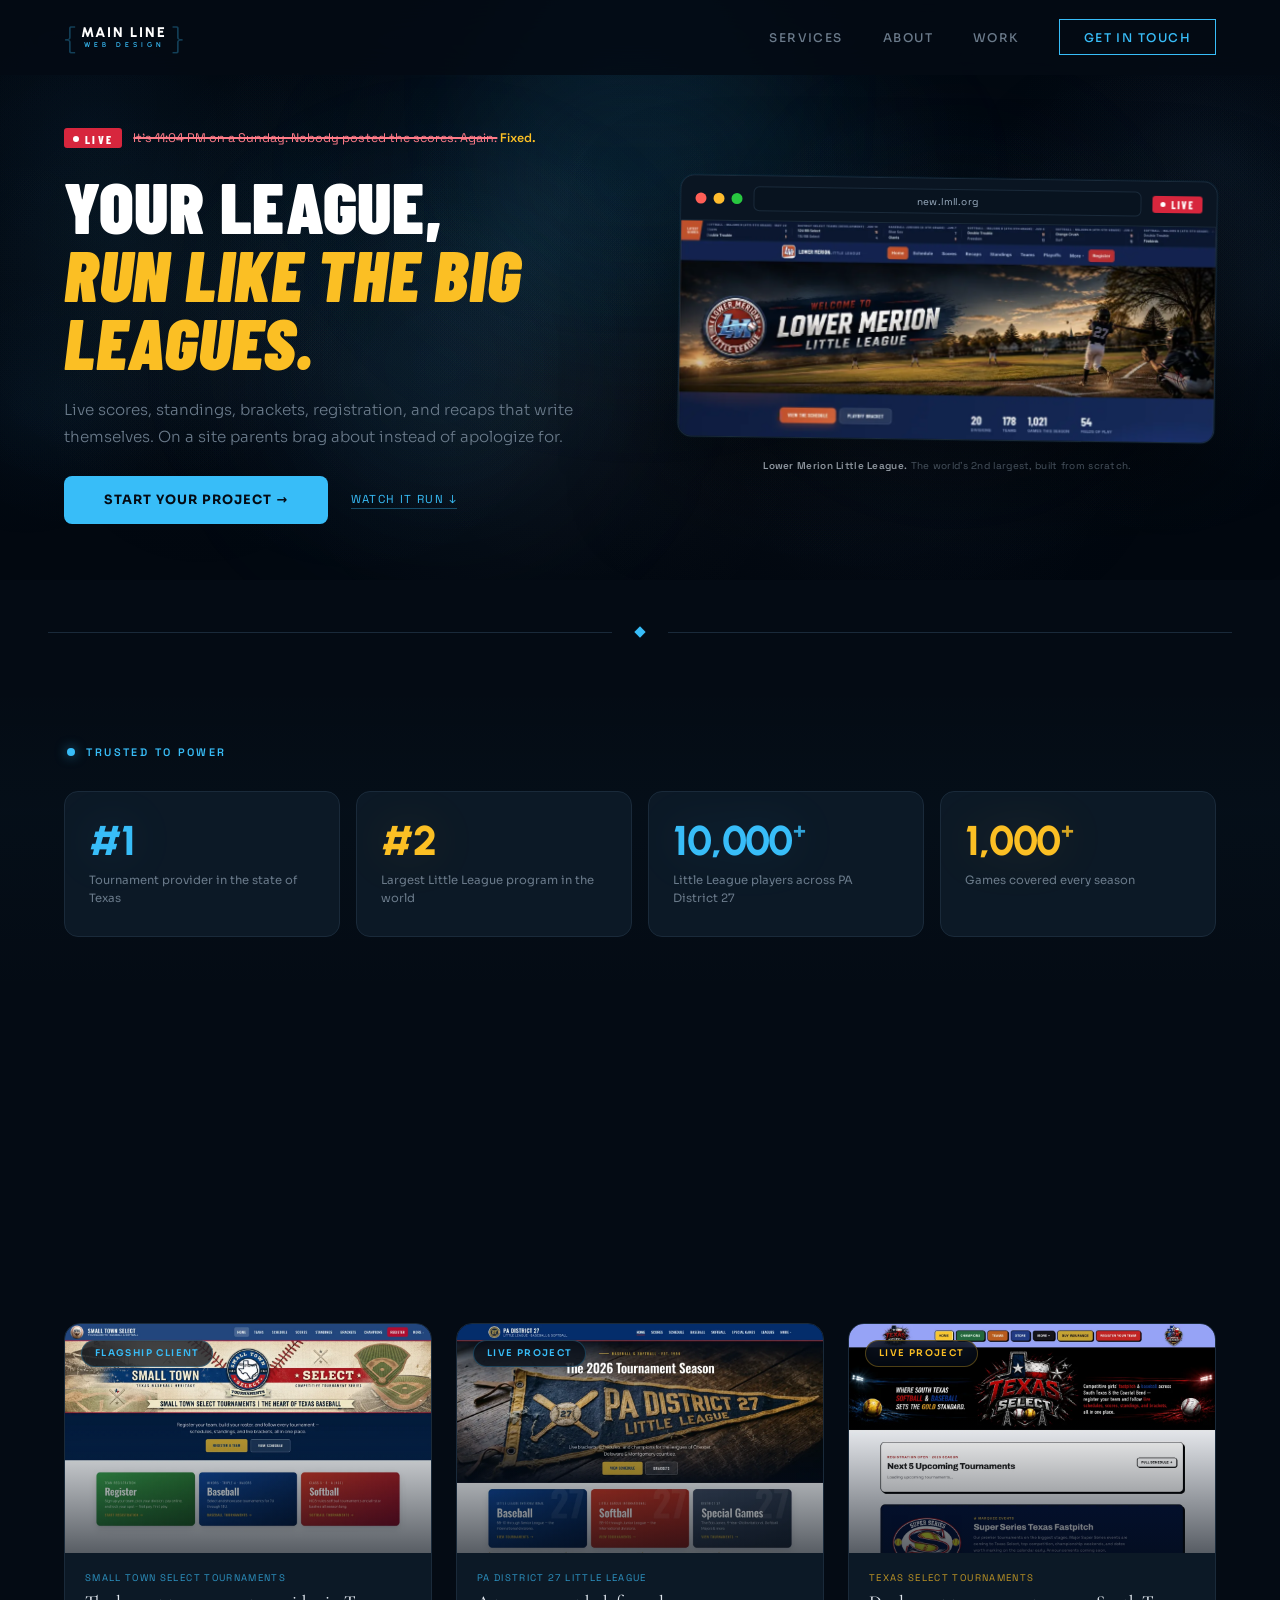
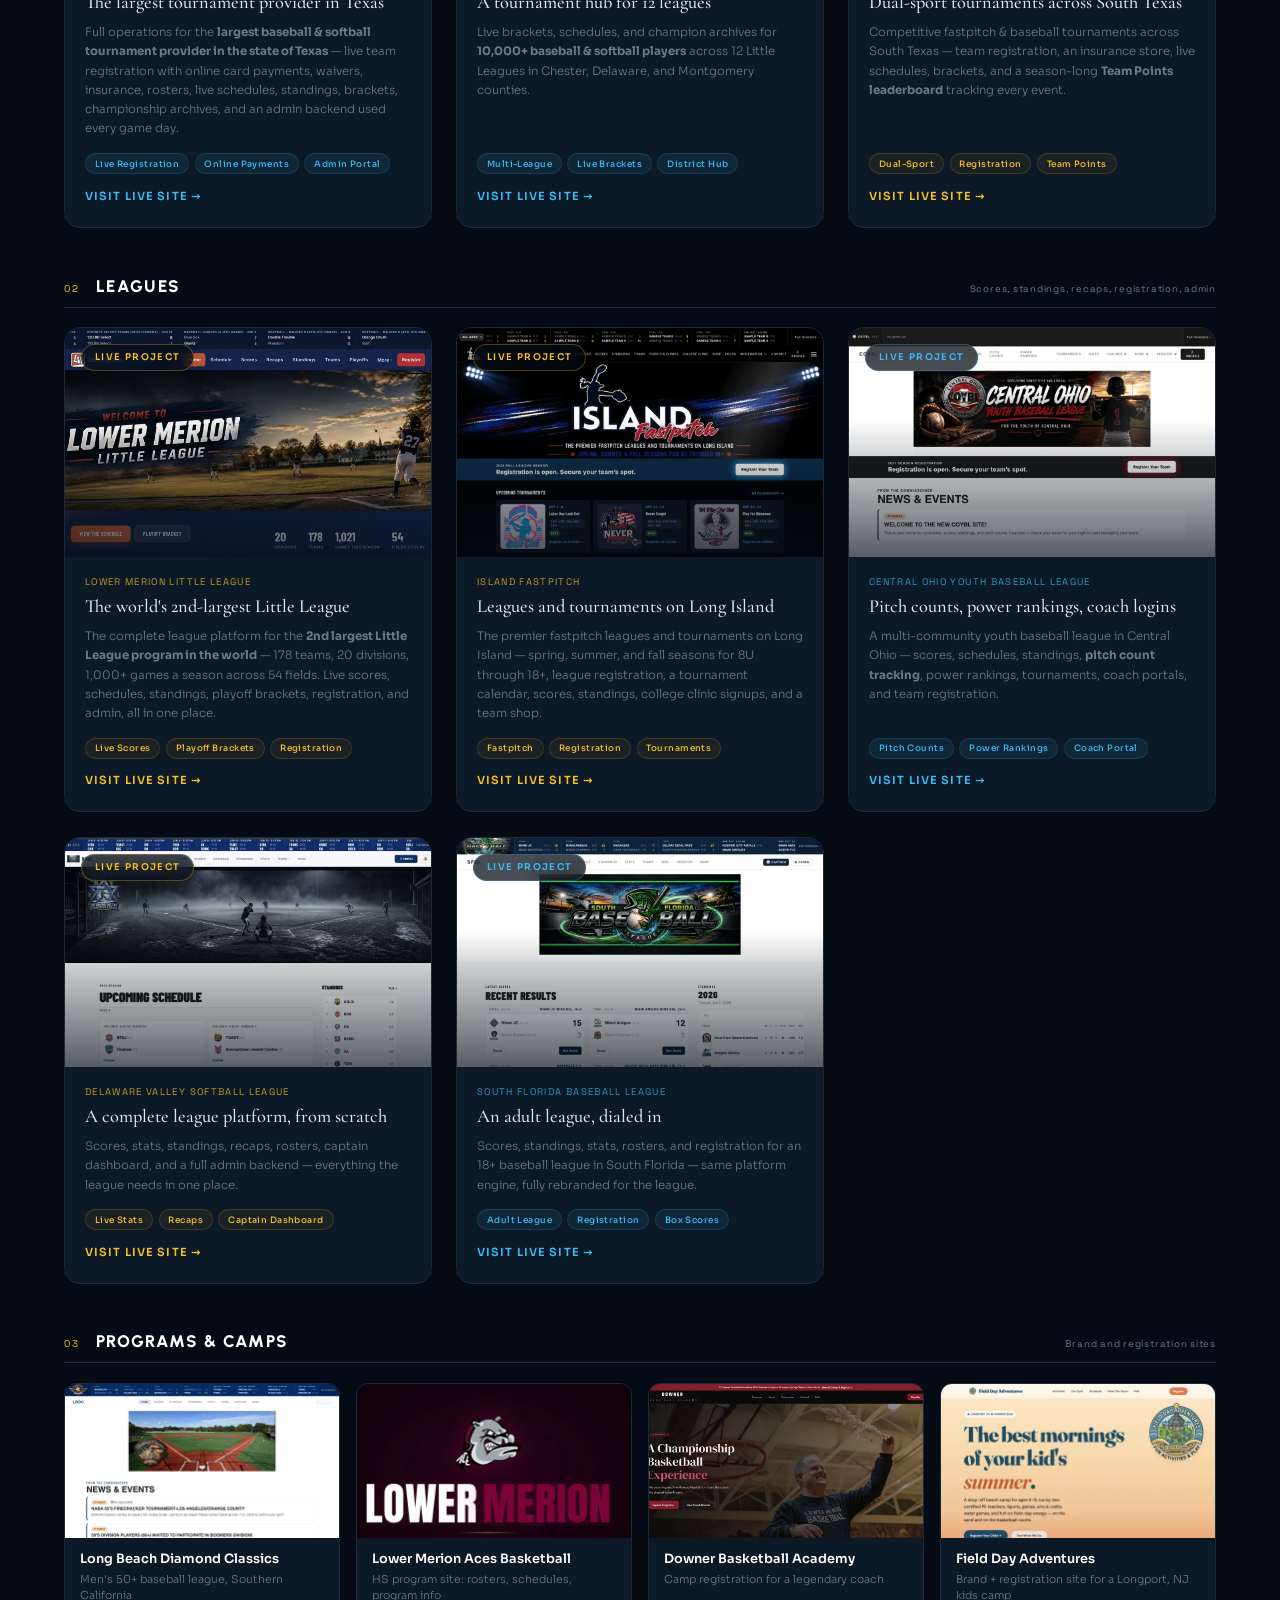
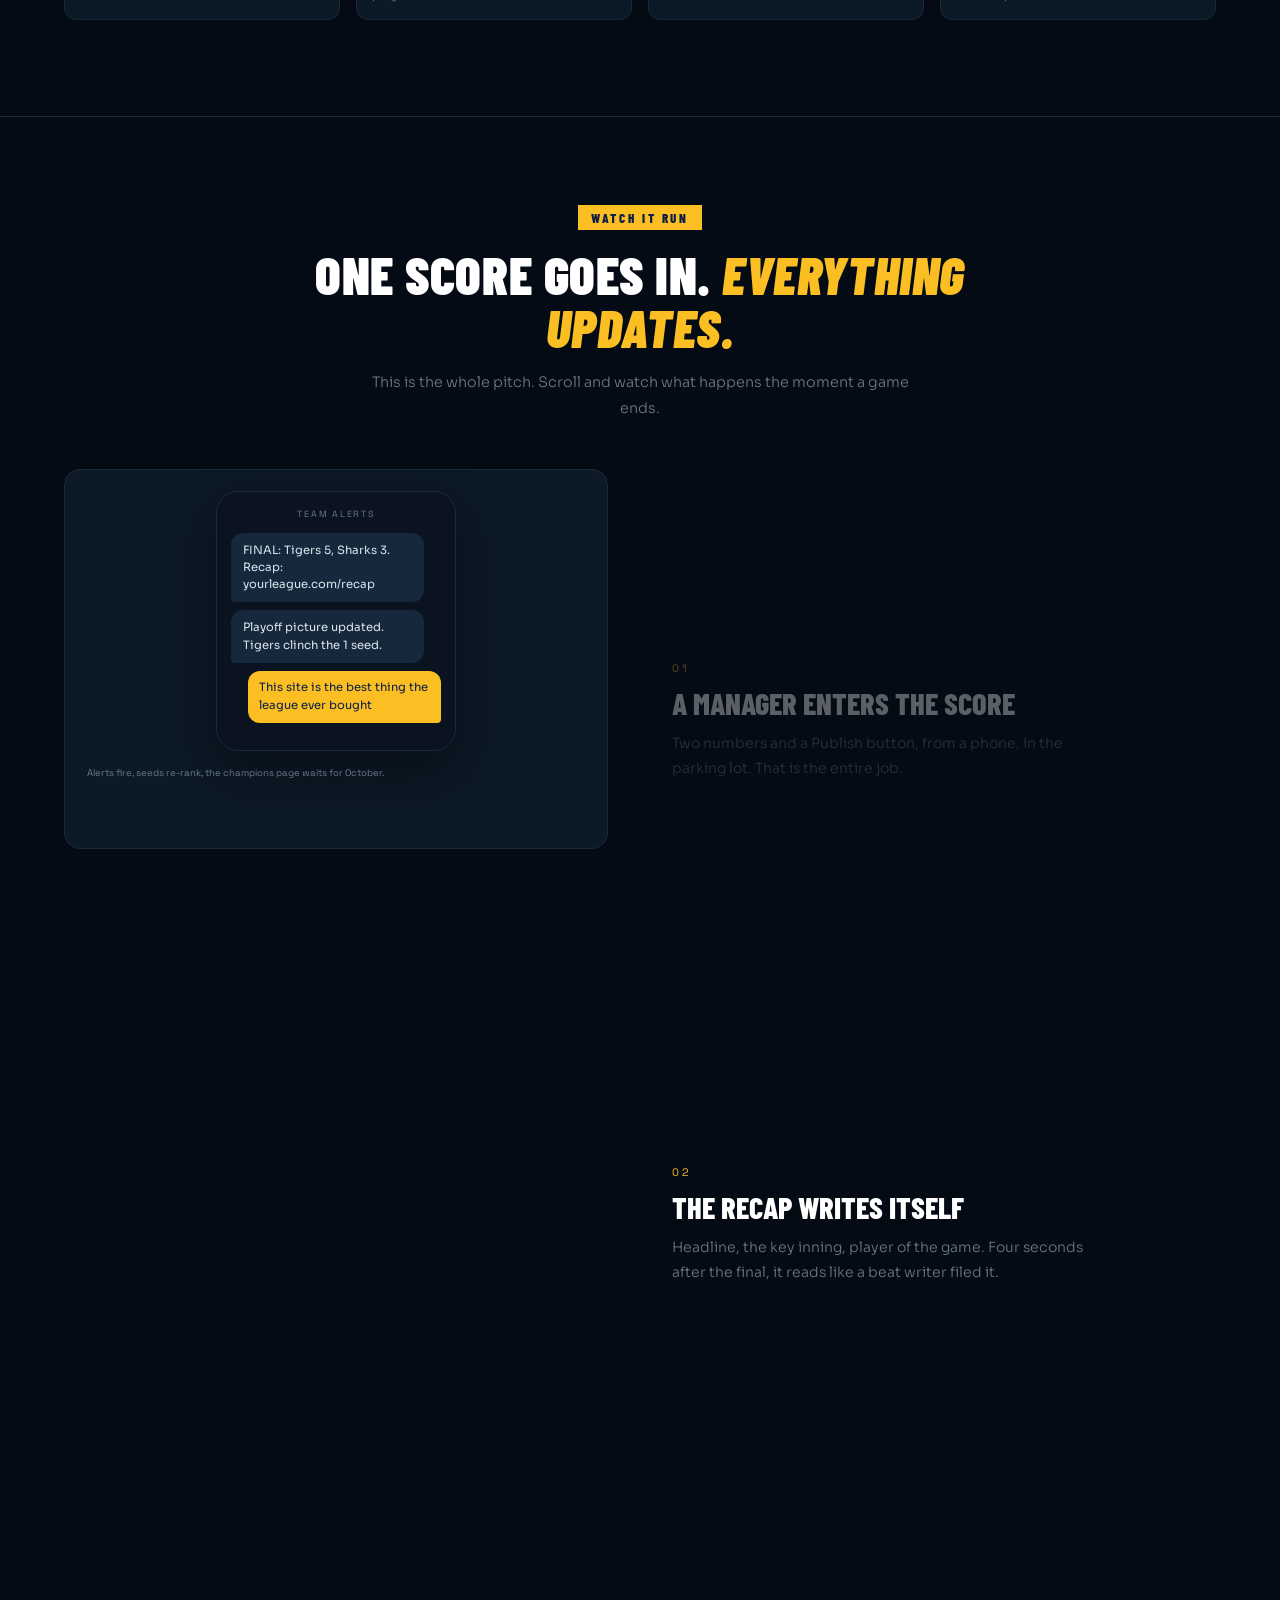
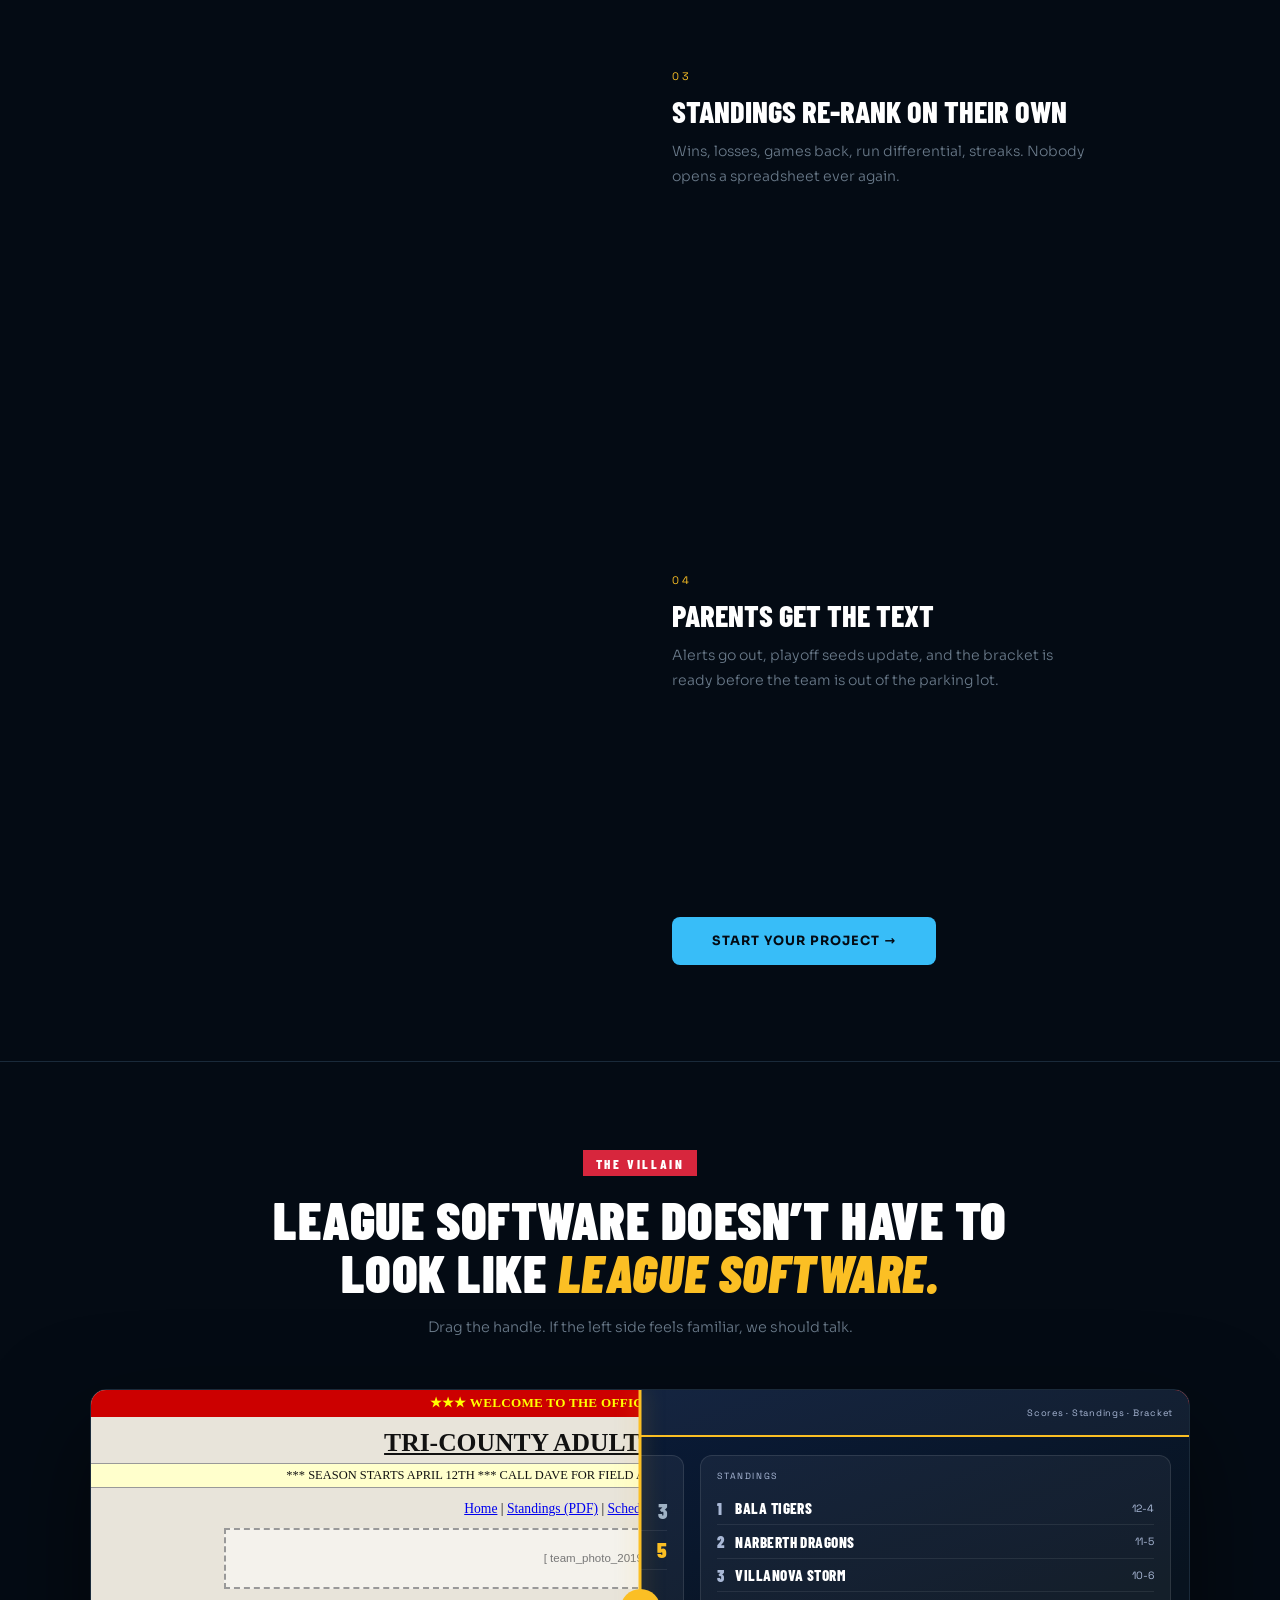
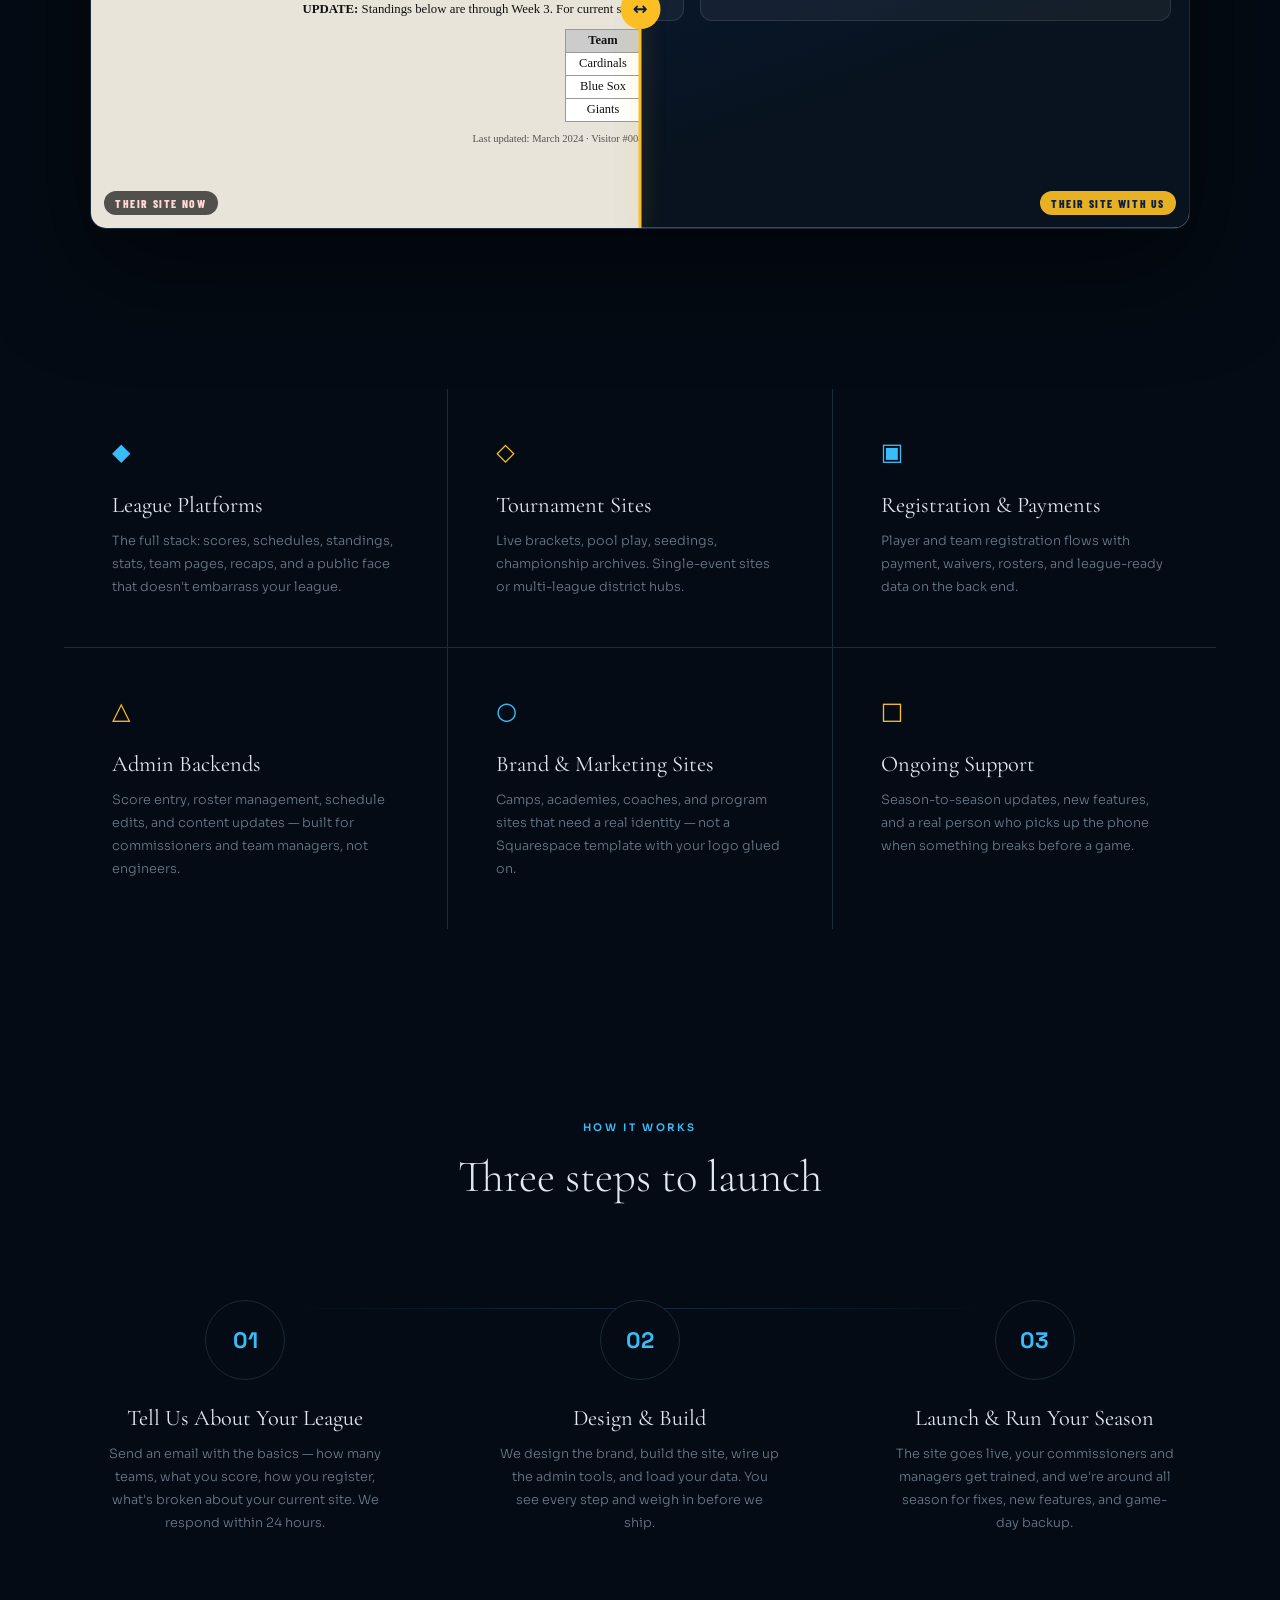
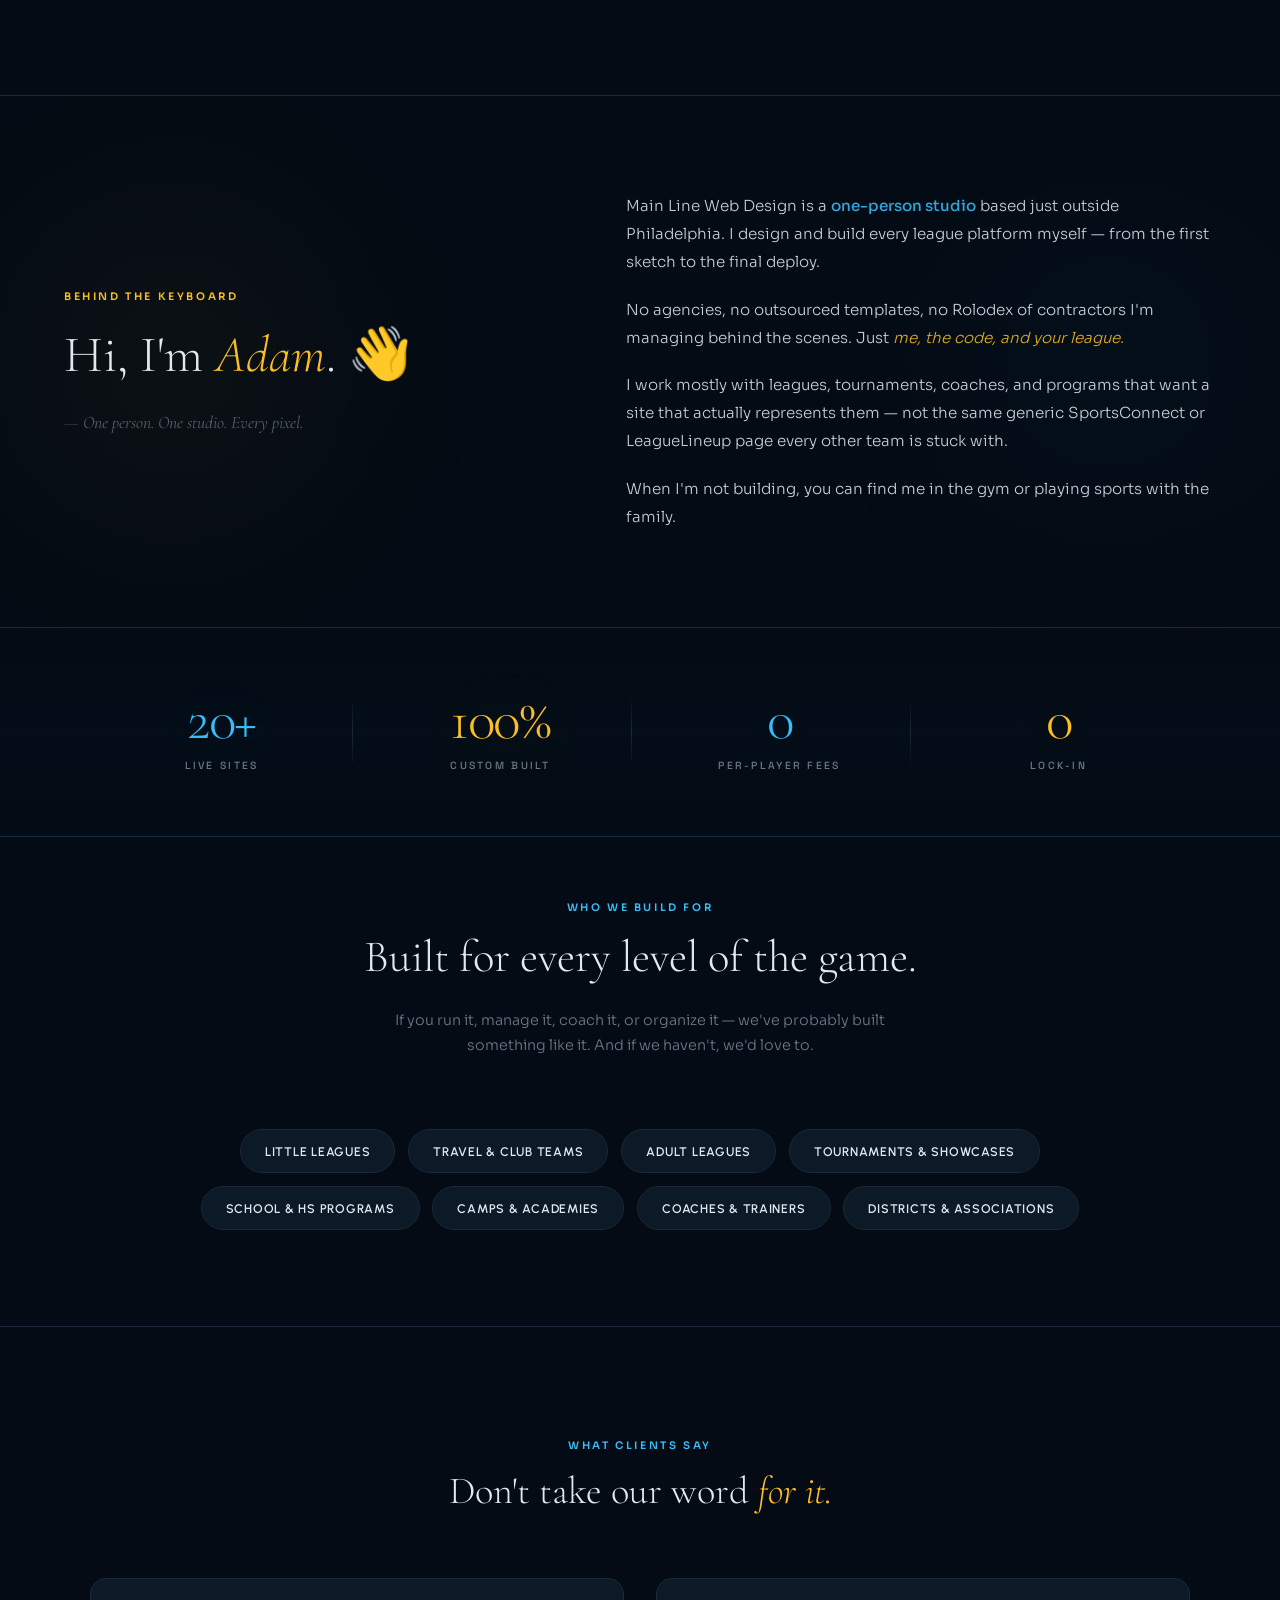
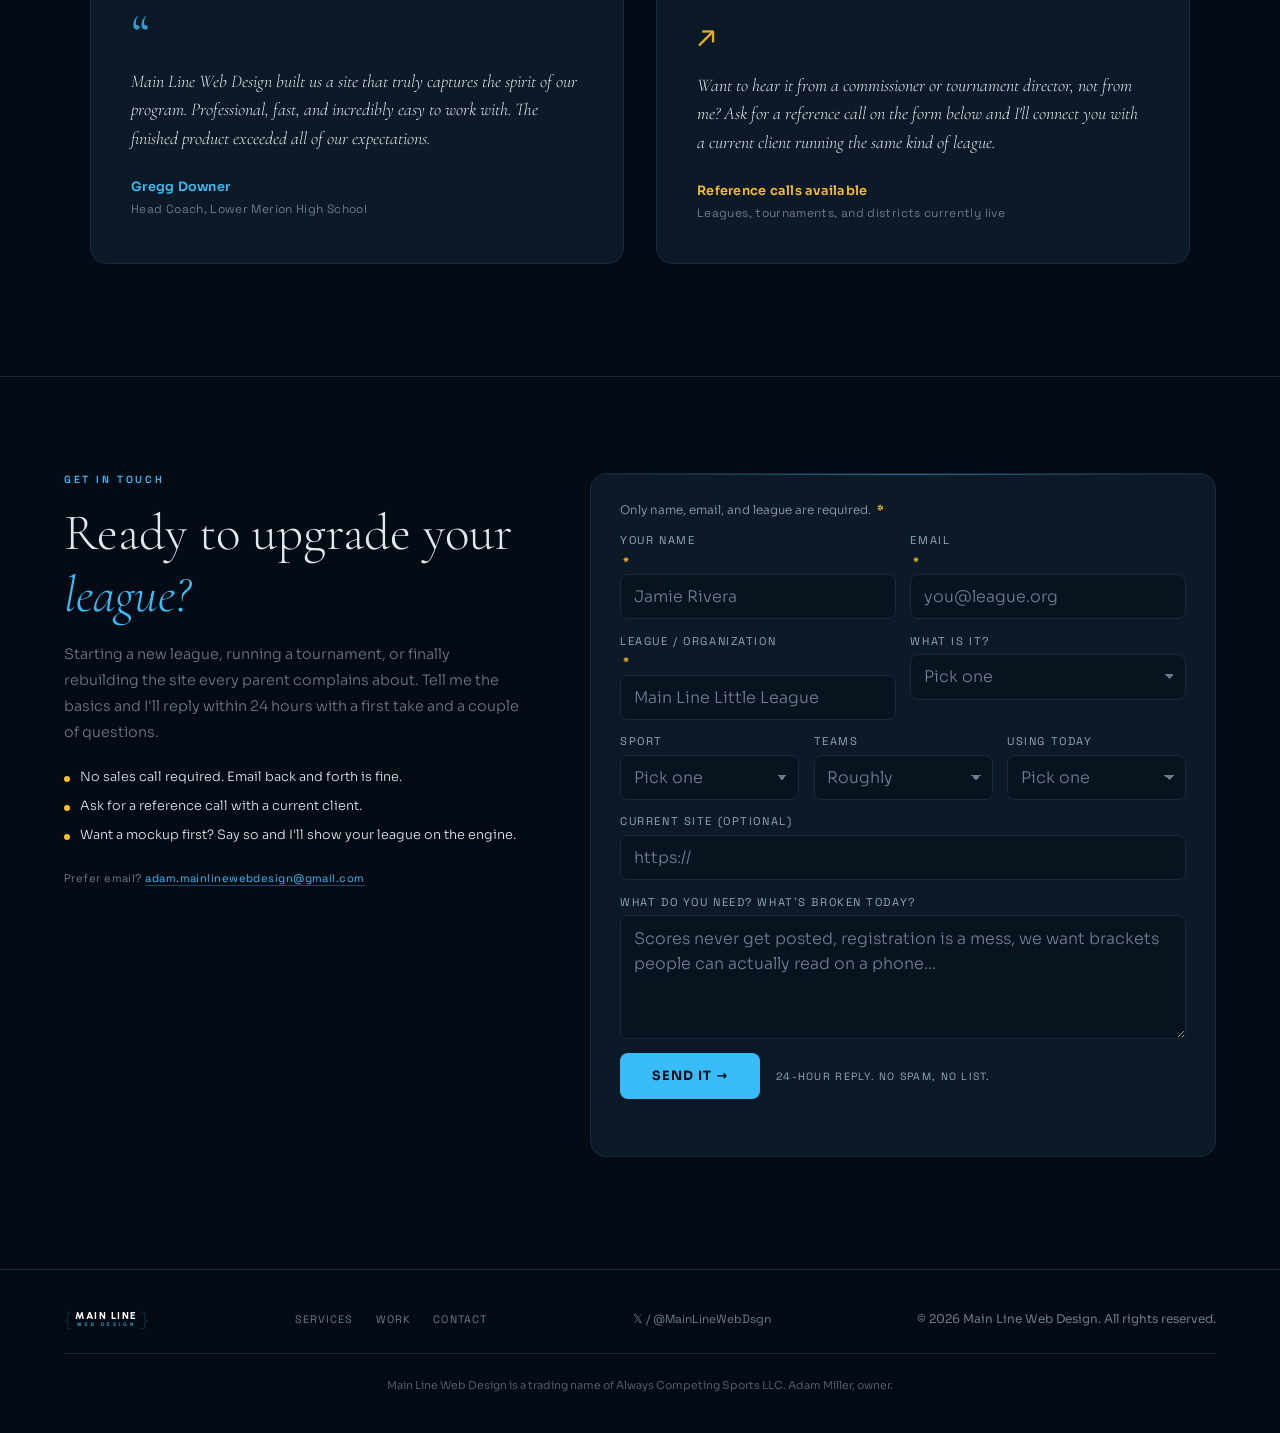
==== commit b0dfafcb: "Homepage: cut the intro overlay, hero line loads instantly, LMLL card is live - Remove the "listen. " ====
--- a/index.html
+++ b/index.html
@@ -739,14 +739,6 @@
 </head>
 <body>
 
-<div class="intro-overlay">
-  <canvas id="introParticles"></canvas>
-  <div class="intro-word" id="w0">listen<span class="dot">.</span></div>
-  <div class="intro-word" id="w1">design<span class="dot">.</span></div>
-  <div class="intro-word" id="w2">deliver<span class="dot">.</span></div>
-  <div class="intro-pips"><span class="ipip"></span><span class="ipip"></span><span class="ipip"></span></div>
-</div>
-
 <nav>
   <a href="#" class="nav-logo"><span class="bracket bl">{</span><span class="nav-text"><span class="n1">MAIN LINE</span><span class="n2">WEB DESIGN</span></span><span class="bracket br">}</span></a>
   <button class="nav-toggle" id="navToggle" aria-label="Open menu" aria-expanded="false" aria-controls="navLinks"><span></span><span></span><span></span></button>
@@ -758,7 +750,7 @@
   <div class="spotlight spot-top"></div><div class="spotlight spot-center"></div><div class="spotlight spot-left"></div><div class="spotlight spot-right"></div>
   <div class="bc-grid">
     <div class="bc-left">
-      <div class="bc-problem"><span class="bc-live"><i></i>Live</span><span class="bc-type" id="bcType"><noscript><s>It&rsquo;s 11:04 PM on a Sunday. Nobody posted the scores. Again.</s> <b>Fixed.</b></noscript></span></div>
+      <div class="bc-problem"><span class="bc-live"><i></i>Live</span><span class="bc-type" id="bcType"><s>It&rsquo;s 11:04 PM on a Sunday. Nobody posted the scores. Again.</s> <b>Fixed.</b></span></div>
       <h1 class="bc-h">Your league,<br><em>run like the big leagues.</em></h1>
       <p class="bc-sub">Live scores, standings, brackets, registration, and recaps that write themselves. On a site parents brag about instead of apologize for.</p>
       <!-- personalizer / demo entry hidden for now -->
@@ -845,13 +837,13 @@
     <div class="fg-h reveal"><span class="fg-k">02</span><span class="fg-t">Leagues</span><span class="fg-n">Scores, standings, recaps, registration, admin</span></div>
     <div class="featured-grid">
     <div class="featured-card warm-accent reveal" data-tilt>
-      <div class="featured-img"><img src="lmll-screenshot.webp" alt="Lower Merion Little League Website" loading="lazy"><div class="featured-img-overlay"></div><div class="featured-badge warm">Launching Soon</div></div>
+      <a class="featured-img" href="https://new.lmll.org" target="_blank" rel="noopener"><img src="lmll-screenshot.webp" alt="Lower Merion Little League Website" loading="lazy"><div class="featured-img-overlay"></div><div class="featured-badge warm">Live Project</div></a>
       <div class="featured-body">
         <div class="client-name">Lower Merion Little League</div>
         <h3>The world's 2nd&#8209;largest Little League</h3>
         <p>The complete league platform for the <strong>2nd largest Little League program in the world</strong> &mdash; 178 teams, 20 divisions, 1,000+ games a season across 54 fields. Live scores, schedules, standings, playoff brackets, registration, and admin, all in one place.</p>
         <div class="featured-tags"><span>Live Scores</span><span>Playoff Brackets</span><span>Registration</span></div>
-        <span class="featured-link" style="opacity:.55;cursor:default">Launching with the 2026 season</span>
+        <a href="https://new.lmll.org" target="_blank" rel="noopener" class="featured-link">Visit Live Site &rarr;</a>
       </div>
     </div>
 <div class="featured-card warm-accent reveal" data-tilt>
@@ -1227,11 +1219,7 @@
   var reduce=window.matchMedia&&matchMedia('(prefers-reduced-motion: reduce)').matches;
   // typed problem line
   var tEl=document.getElementById('bcType');
-  if(tEl){var line='It\u2019s 11:04 PM on a Sunday. Nobody posted the scores. Again.';
-    var doneHTML='<s>'+line+'</s> <b>Fixed.</b>';
-    if(reduce){tEl.innerHTML=doneHTML}
-    else{var i=0;tEl.classList.add('typing');(function step(){if(i<=line.length){tEl.textContent=line.slice(0,i);i++;setTimeout(step,i<14?50:26)}else{tEl.classList.remove('typing');setTimeout(function(){tEl.innerHTML=doneHTML},900)}})()}
-  }
+  if(tEl){tEl.innerHTML='<s>It\u2019s 11:04 PM on a Sunday. Nobody posted the scores. Again.</s> <b>Fixed.</b>';}
   // cast engine
   var stage=document.getElementById('castStage');
   if(stage){var scenes=stage.querySelectorAll('.cscene');var ci=0,timer=null;
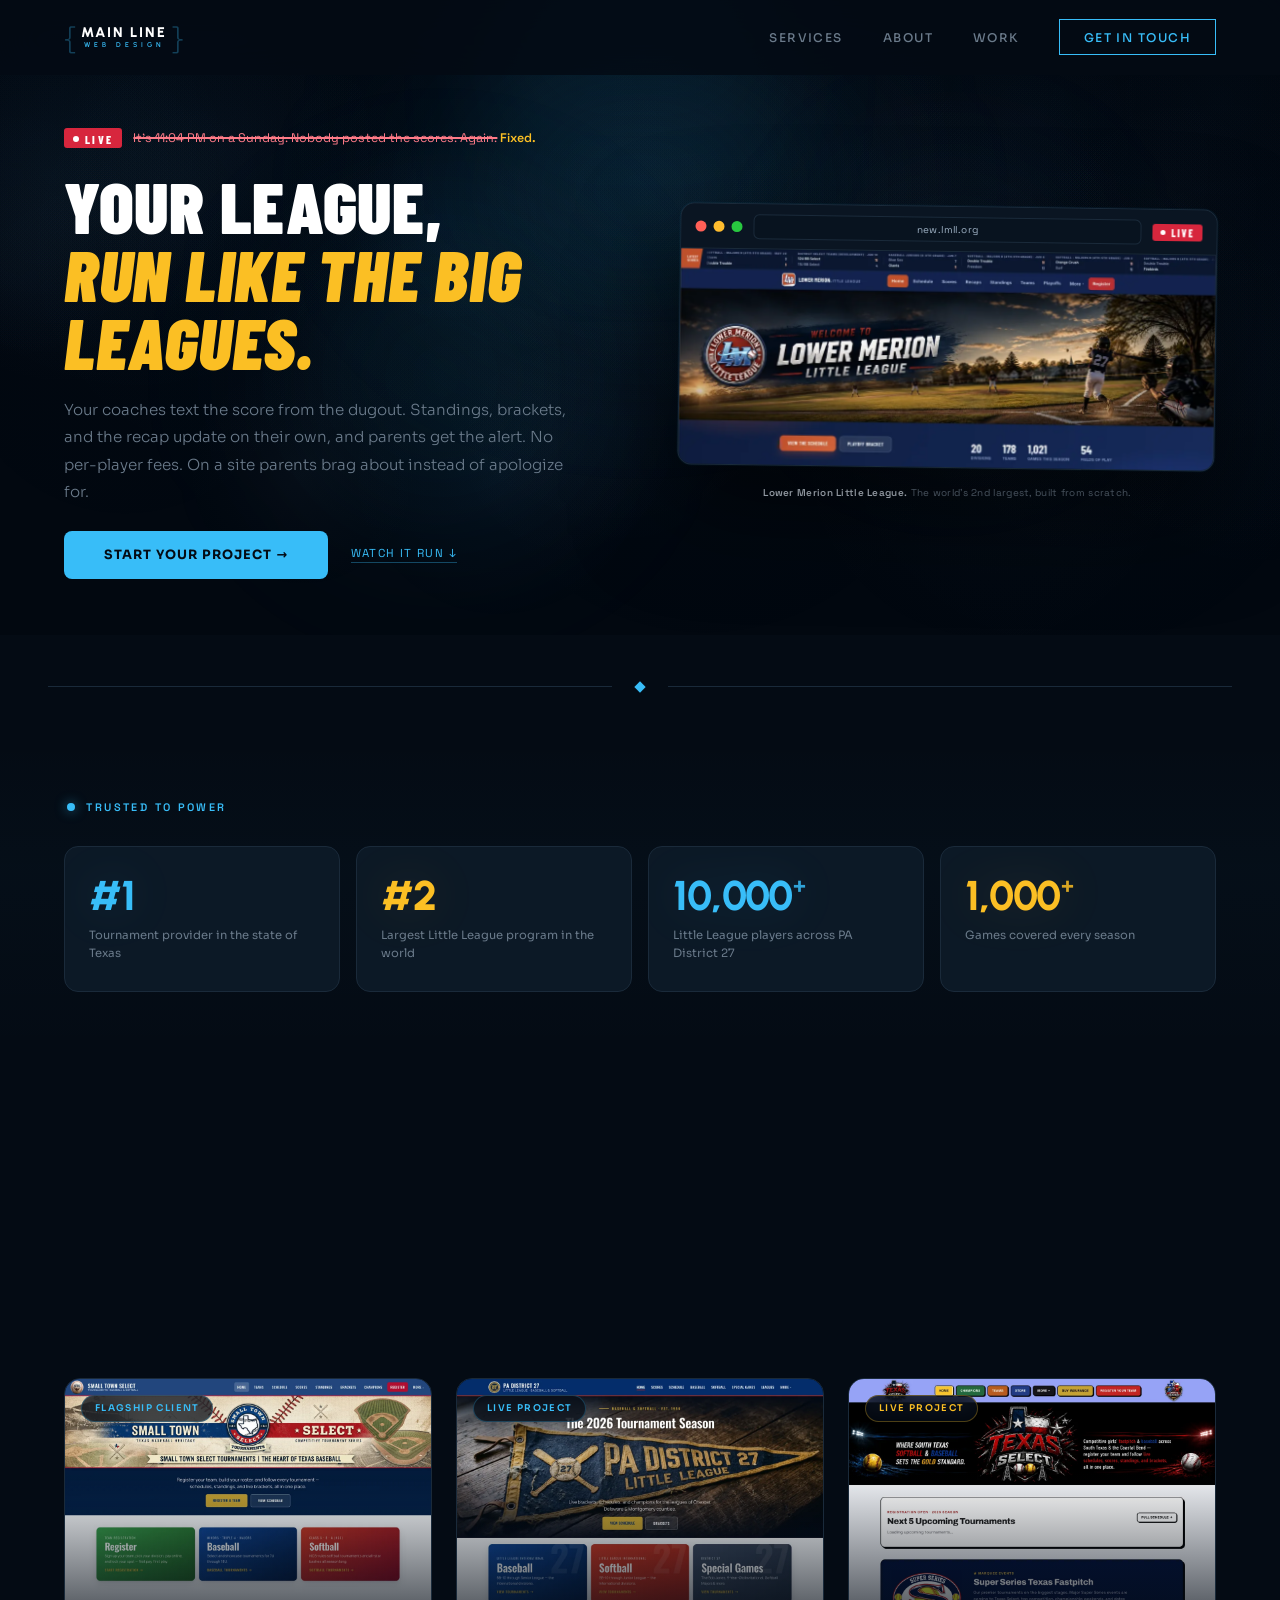
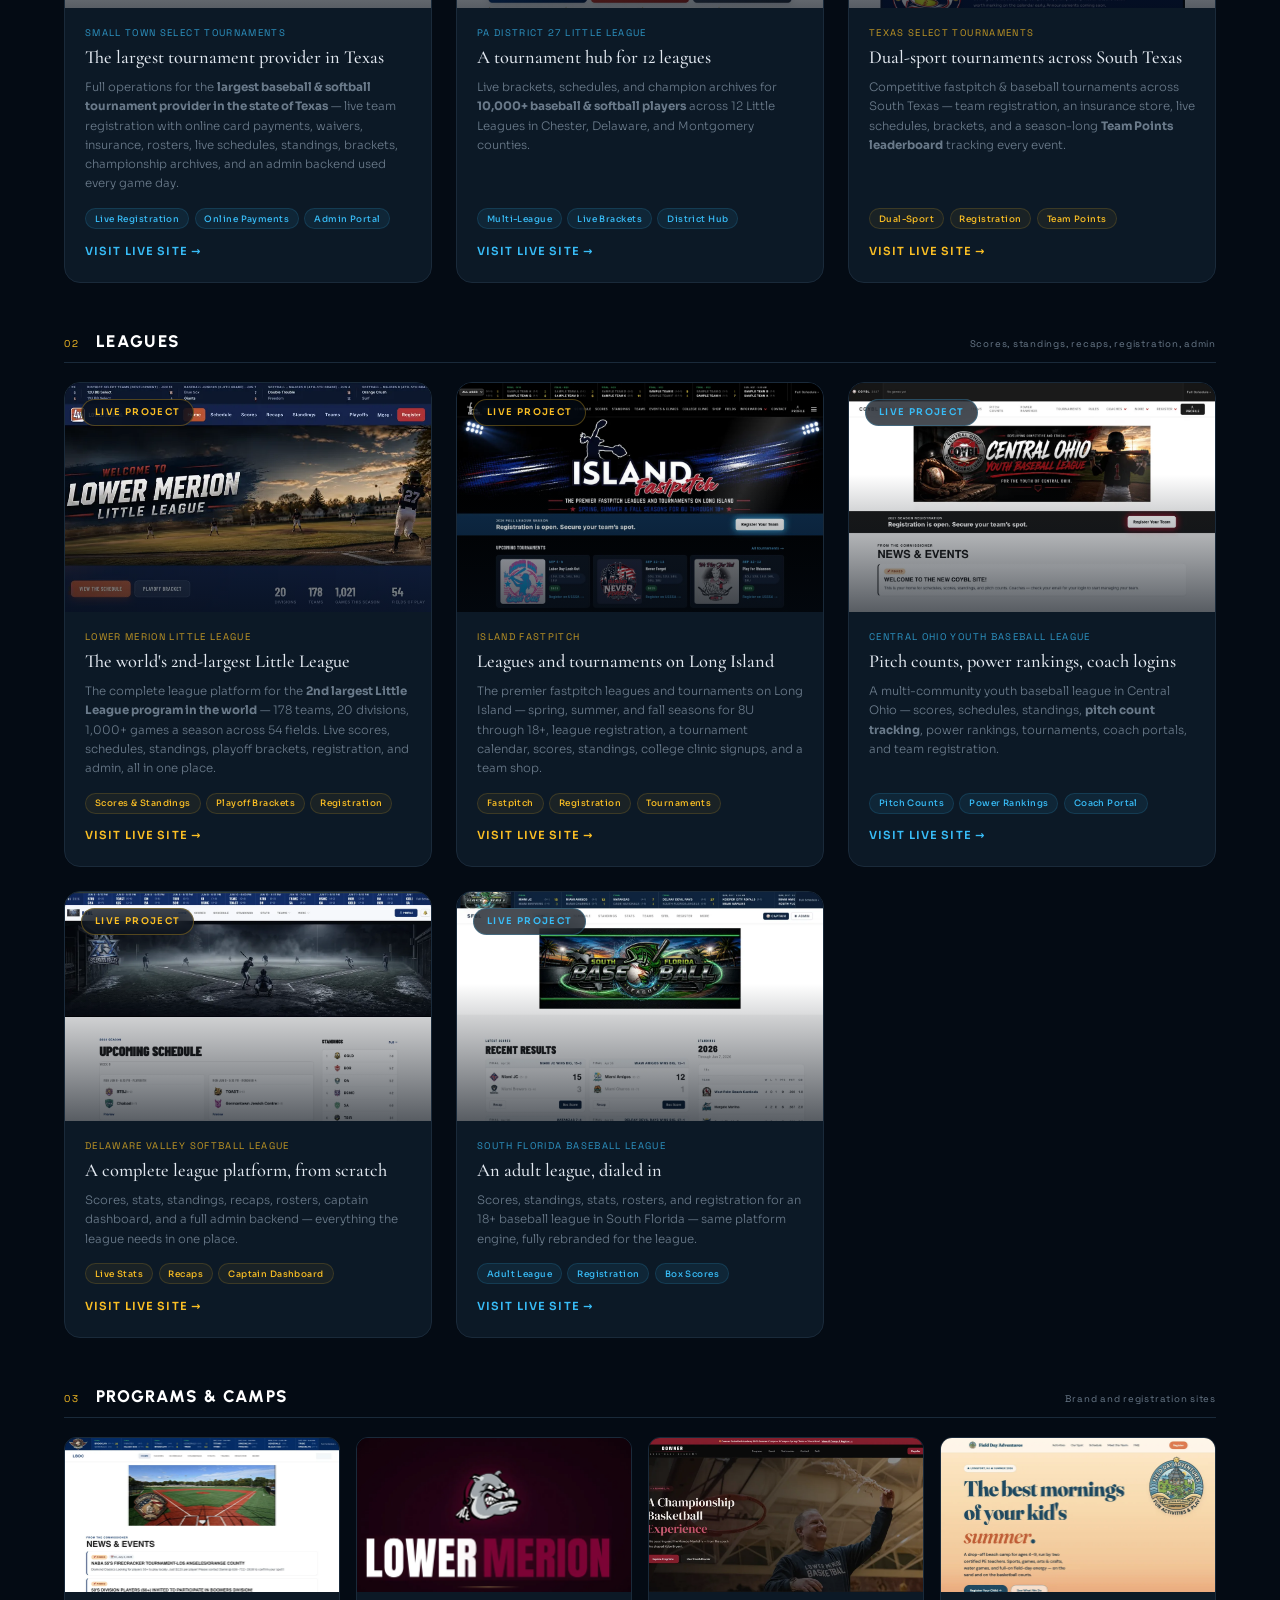
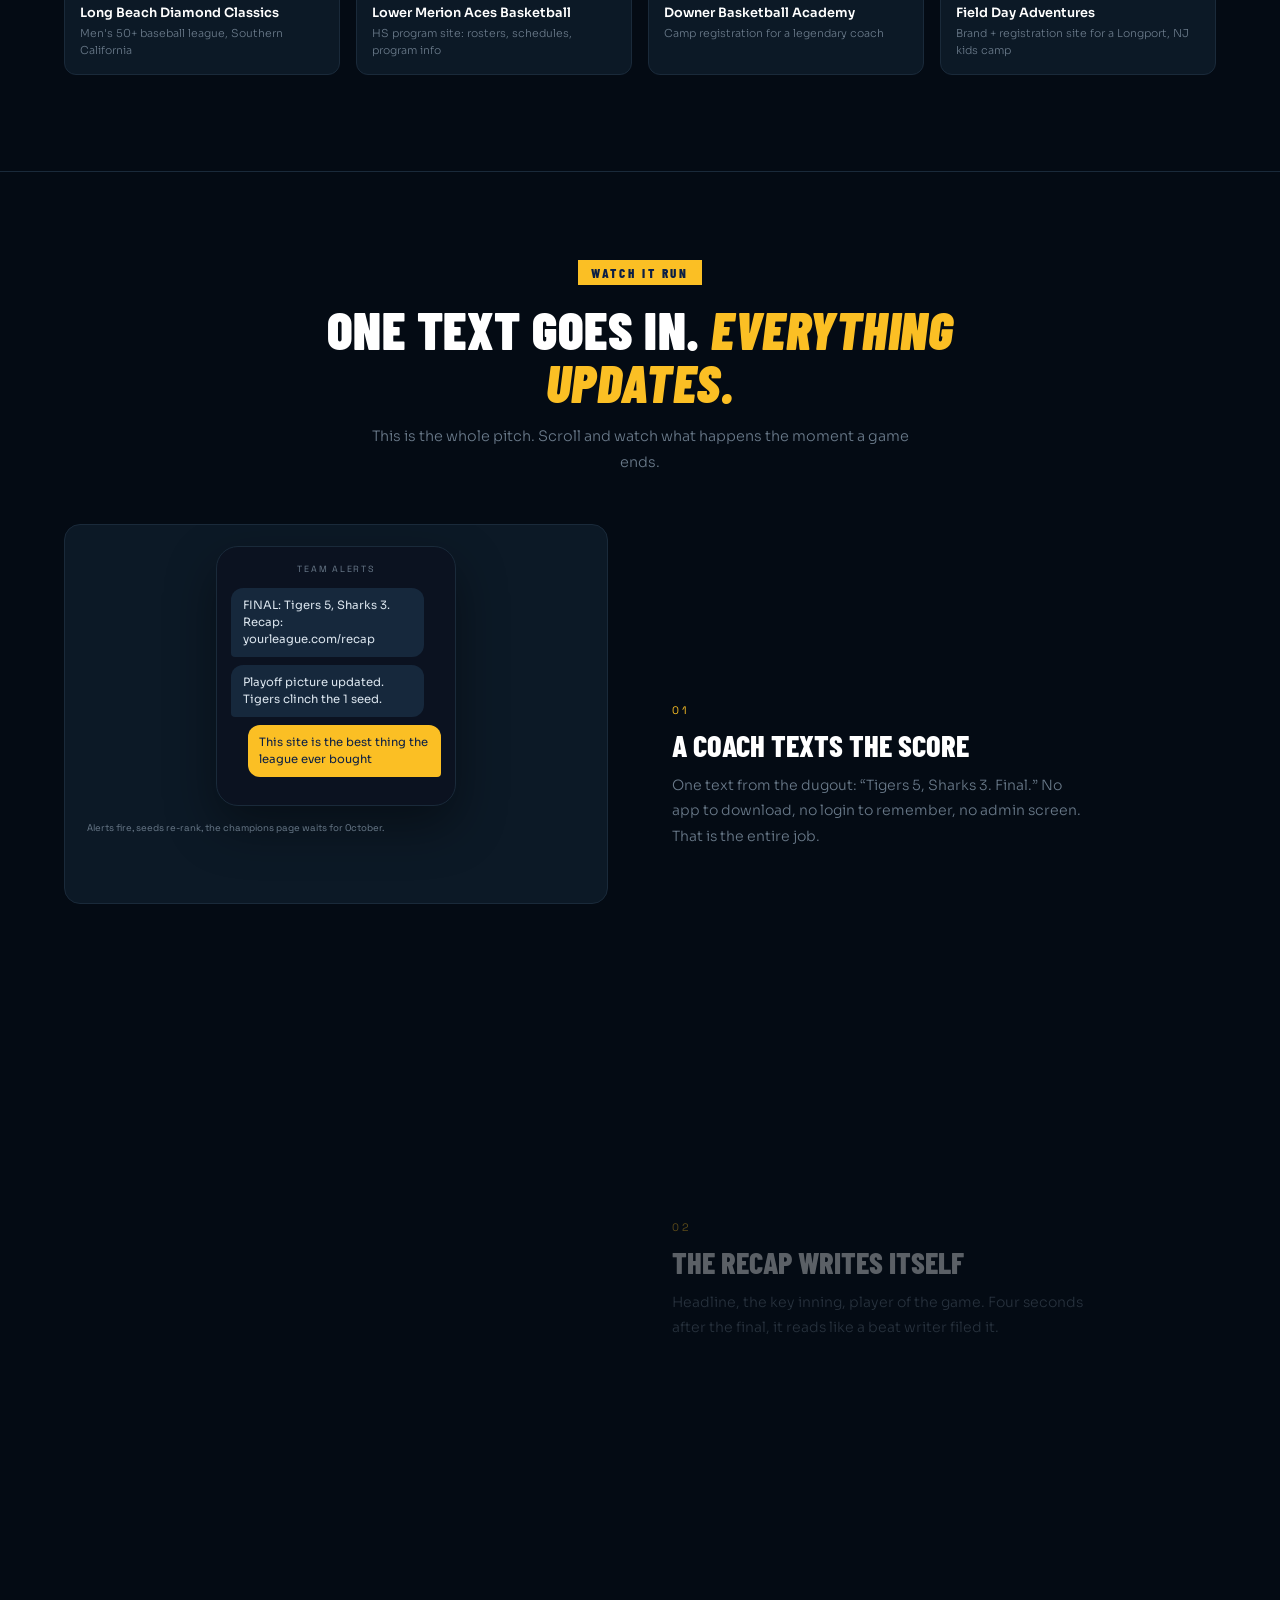
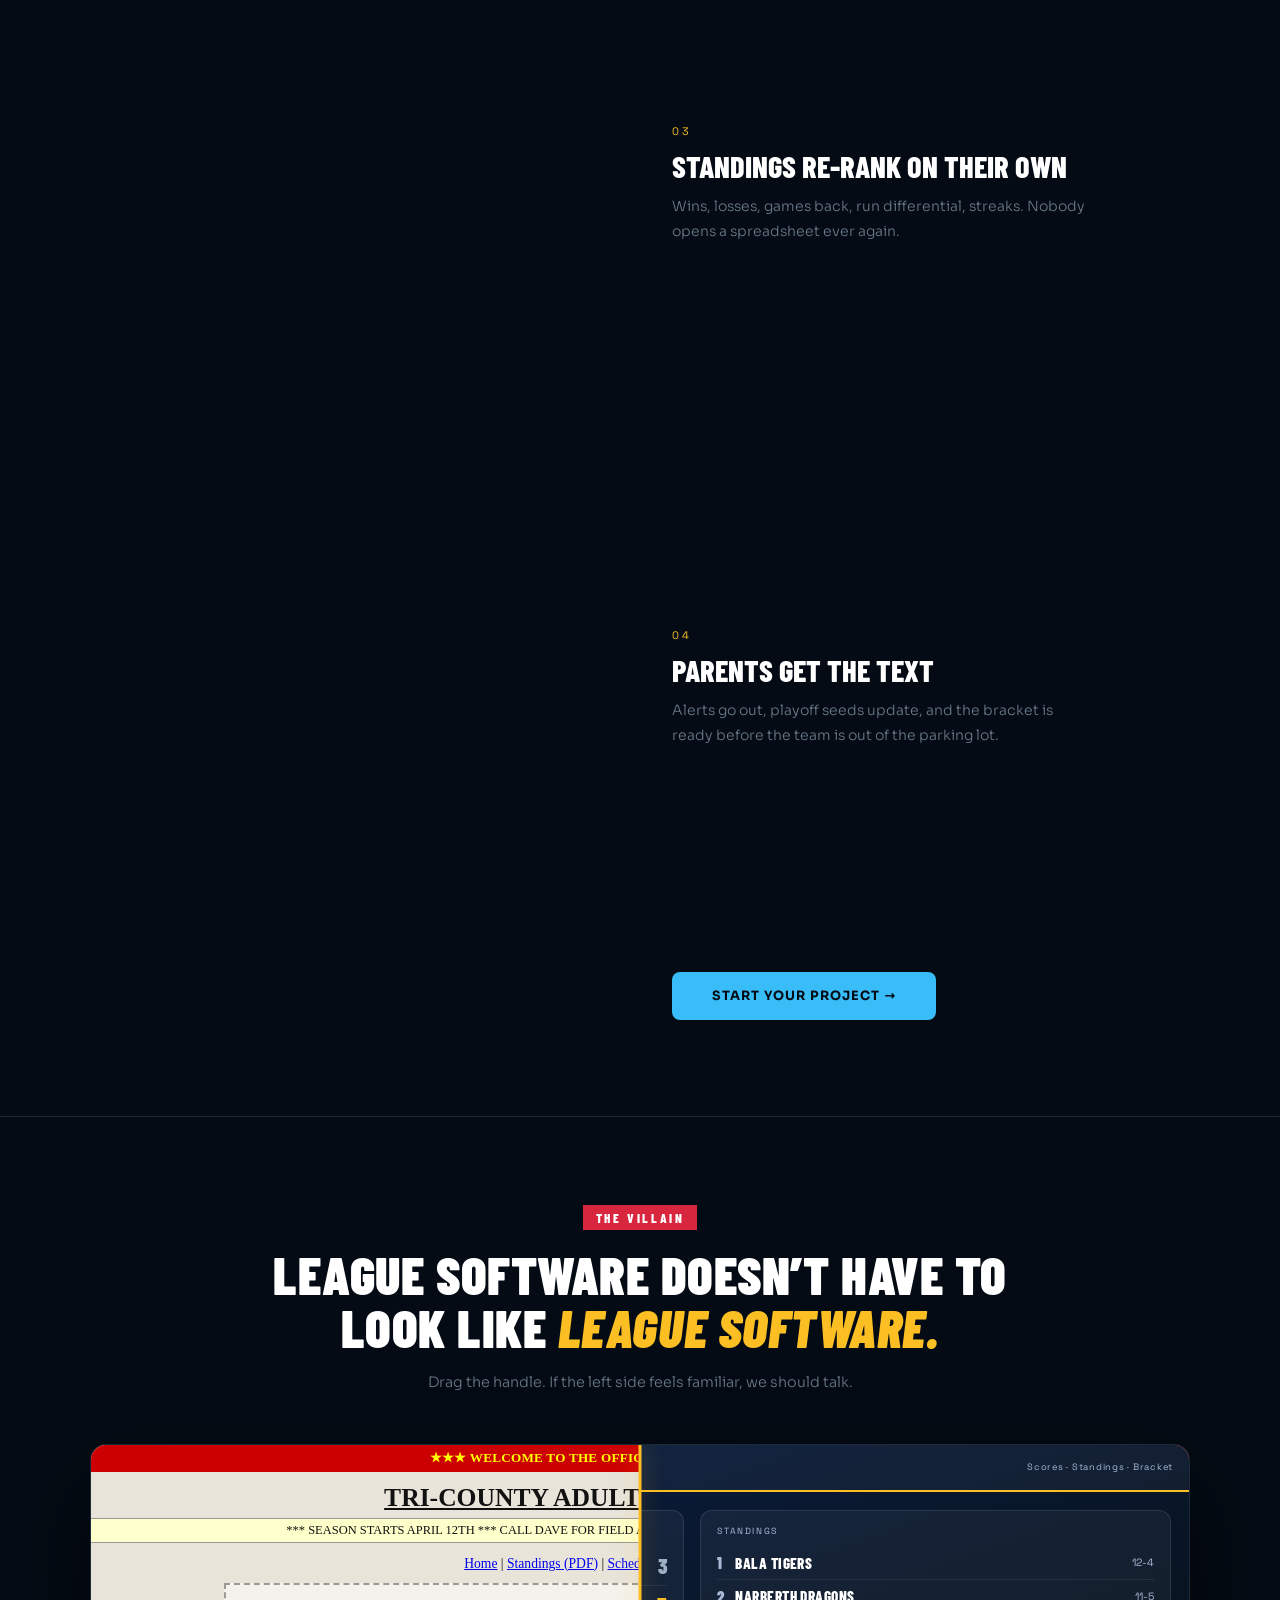
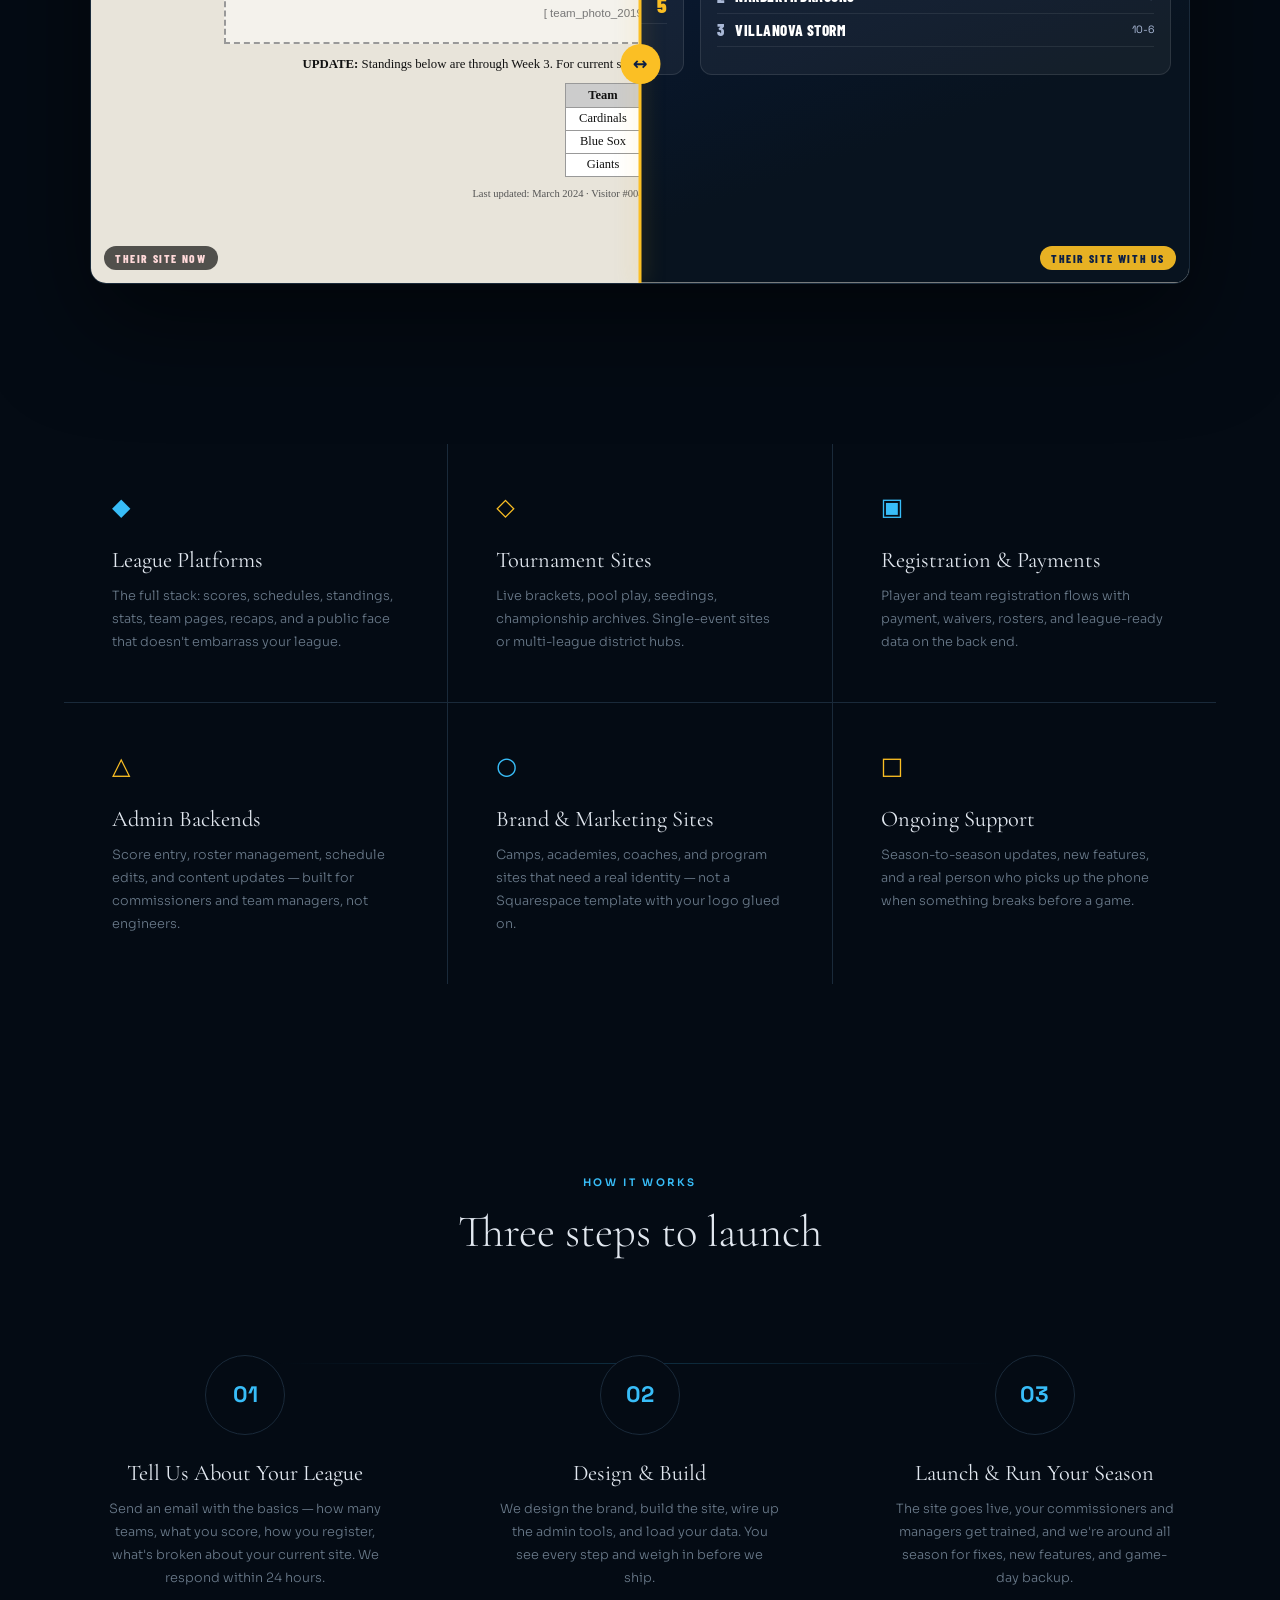
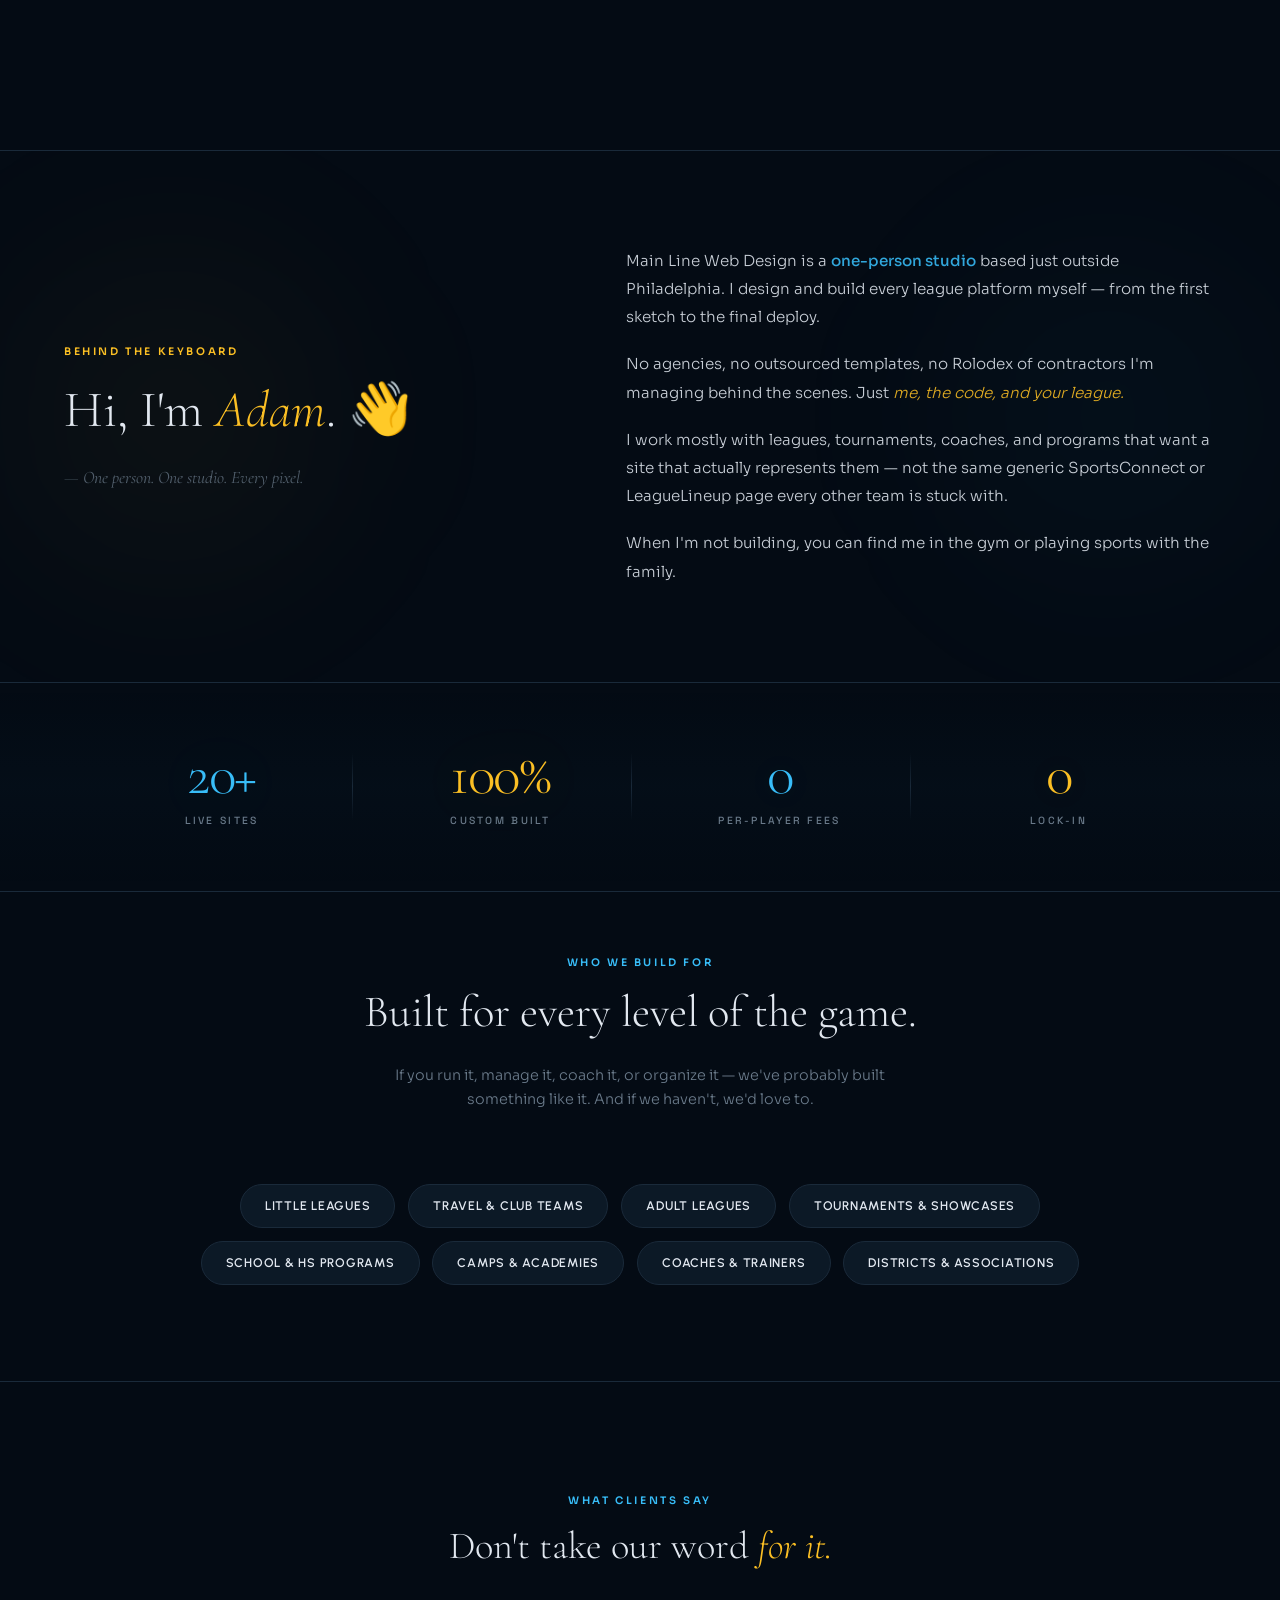
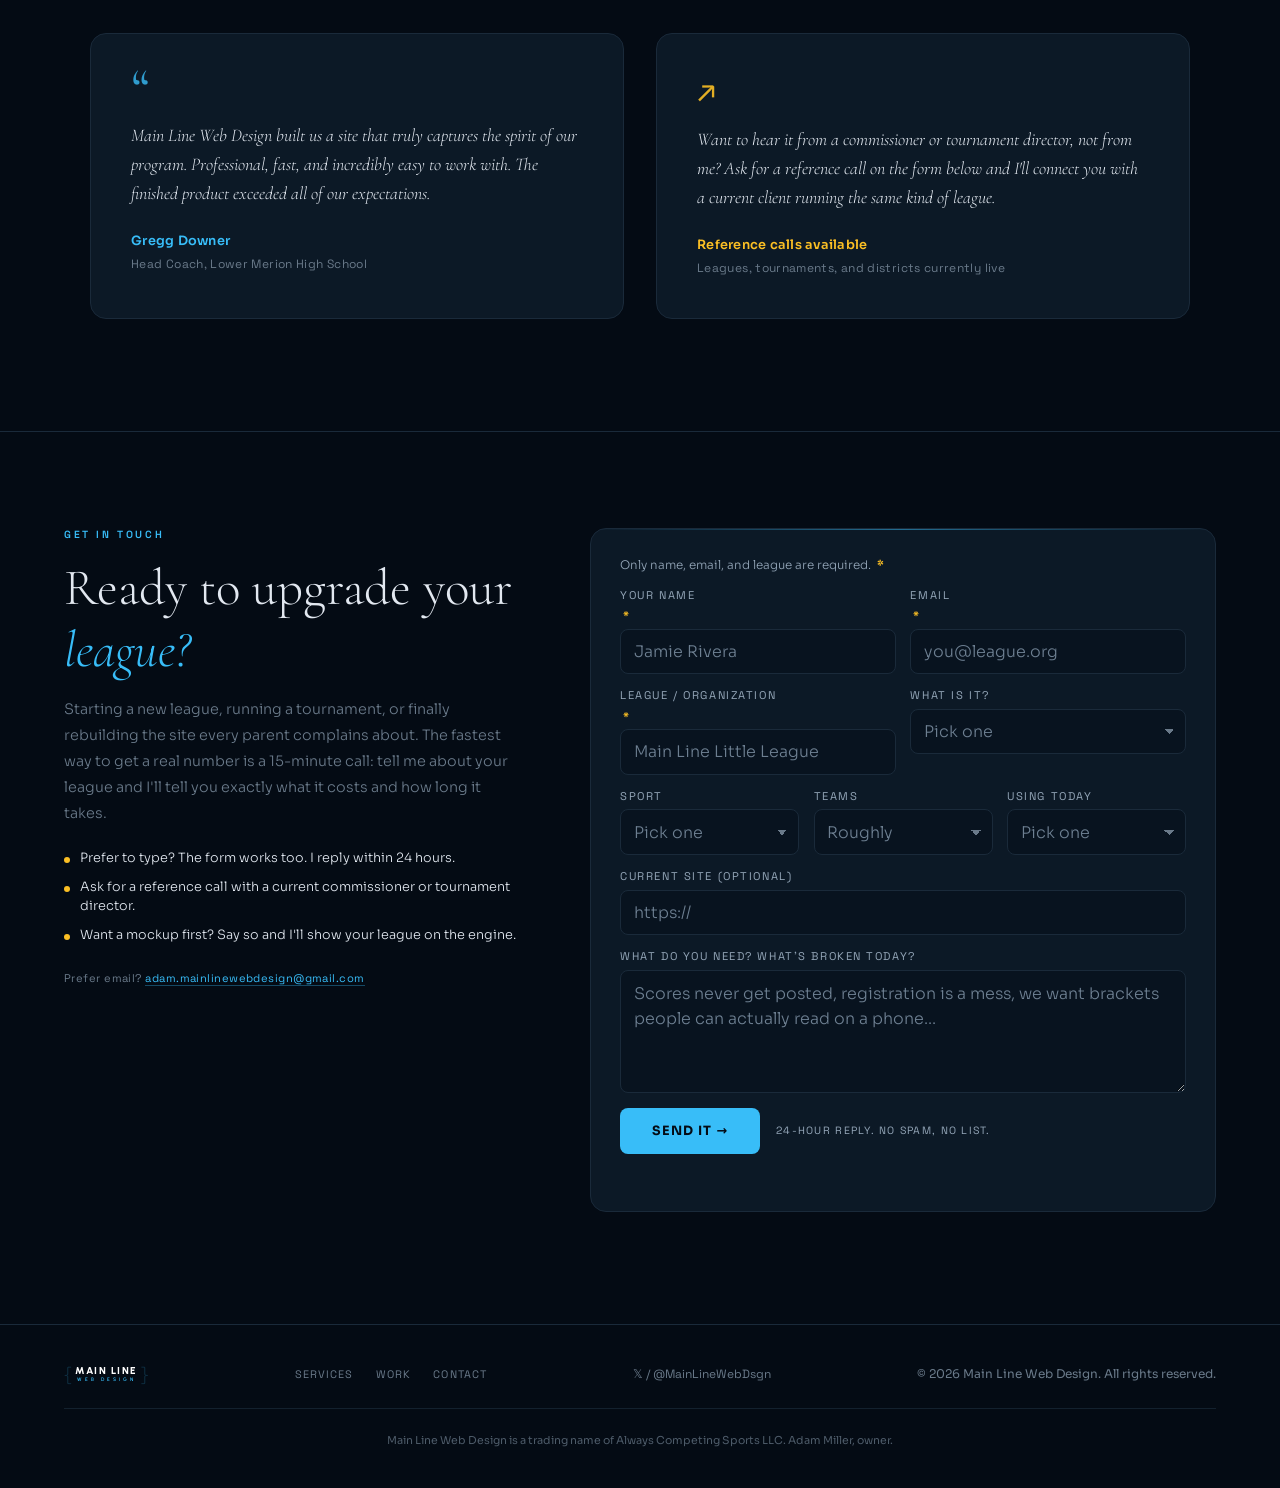
==== commit ae271af3: "Homepage: lead with text-in scores, tour step 01 is a texted score, contact steers to a 15-min call " ====
--- a/index.html
+++ b/index.html
@@ -460,6 +460,11 @@
 .contact-pts li::before{content:'';width:6px;height:6px;border-radius:50%;background:var(--accent2);flex-shrink:0;margin-top:.5rem}
 .contact-direct{font-family:var(--mono);font-size:.7rem;color:var(--muted);letter-spacing:.04em}
 .contact-direct a{color:var(--accent);border-bottom:1px solid rgba(56,189,248,.35)}
+.contact-call{display:flex;align-items:center;gap:1.1rem;flex-wrap:wrap;margin:0 0 1.6rem}
+.contact-call[hidden]{display:none}
+.contact-call .btn-orbit{padding:.95rem 1.8rem}
+.call-text{font-family:var(--mono);font-size:.7rem;letter-spacing:.06em;text-transform:uppercase;color:var(--accent);border-bottom:1px solid rgba(56,189,248,.35)}
+.call-text[hidden]{display:none}
 .intake{background:var(--card);border:1px solid var(--border);border-radius:16px;padding:1.8rem;position:relative;overflow:hidden}
 .intake::before{content:'';position:absolute;top:0;left:0;right:0;height:1px;background:linear-gradient(90deg,transparent,rgba(56,189,248,.5),transparent)}
 .f-row{display:grid;gap:.9rem;margin-bottom:.9rem}
@@ -651,6 +656,8 @@
 .tour-stage[data-active="3"] .ts-bub.b1{animation:bubIn .4s ease .15s forwards}
 .tour-stage[data-active="3"] .ts-bub.b2{animation:bubIn .4s ease .9s forwards}
 .tour-stage[data-active="3"] .ts-bub.b3{animation:bubIn .4s ease 1.7s forwards}
+.tour-stage[data-active="0"] .ts-bub.t1{animation:bubIn .4s ease .15s forwards}
+.tour-stage[data-active="0"] .ts-bub.t2{animation:bubIn .4s ease 1.1s forwards}
 @keyframes bubIn{to{opacity:1;transform:none}}
 .tour-steps{display:flex;flex-direction:column}
 .tstep{min-height:56vh;display:flex;flex-direction:column;justify-content:center;opacity:.35;transition:opacity .4s}
@@ -752,7 +759,7 @@
     <div class="bc-left">
       <div class="bc-problem"><span class="bc-live"><i></i>Live</span><span class="bc-type" id="bcType"><s>It&rsquo;s 11:04 PM on a Sunday. Nobody posted the scores. Again.</s> <b>Fixed.</b></span></div>
       <h1 class="bc-h">Your league,<br><em>run like the big leagues.</em></h1>
-      <p class="bc-sub">Live scores, standings, brackets, registration, and recaps that write themselves. On a site parents brag about instead of apologize for.</p>
+      <p class="bc-sub">Your coaches text the score from the dugout. Standings, brackets, and the recap update on their own, and parents get the alert. No per-player fees. On a site parents brag about instead of apologize for.</p>
       <!-- personalizer / demo entry hidden for now -->
       <div class="bc-ctas"><a href="#contact"><button class="btn-orbit">Start Your Project &rarr;</button></a><a href="#tour" class="bc-watch">Watch it run &darr;</a></div>
     </div>
@@ -842,7 +849,7 @@
         <div class="client-name">Lower Merion Little League</div>
         <h3>The world's 2nd&#8209;largest Little League</h3>
         <p>The complete league platform for the <strong>2nd largest Little League program in the world</strong> &mdash; 178 teams, 20 divisions, 1,000+ games a season across 54 fields. Live scores, schedules, standings, playoff brackets, registration, and admin, all in one place.</p>
-        <div class="featured-tags"><span>Live Scores</span><span>Playoff Brackets</span><span>Registration</span></div>
+        <div class="featured-tags"><span>Scores &amp; Standings</span><span>Playoff Brackets</span><span>Registration</span></div>
         <a href="https://new.lmll.org" target="_blank" rel="noopener" class="featured-link">Visit Live Site &rarr;</a>
       </div>
     </div>
@@ -902,18 +909,19 @@
 <section class="tour" id="tour">
   <div class="tour-head">
     <div class="bug reveal">Watch It Run</div>
-    <h2 class="bc-h2 reveal">One score goes in. <em>Everything updates.</em></h2>
+    <h2 class="bc-h2 reveal">One text goes in. <em>Everything updates.</em></h2>
     <p class="tour-sub reveal">This is the whole pitch. Scroll and watch what happens the moment a game ends.</p>
   </div>
   <div class="tour-grid">
     <div class="tour-stagewrap"><div class="tour-stage" id="tourStage" data-active="0" aria-hidden="true">
       <div class="ts" data-ts="0">
-        <div class="ts-chrome"><span class="mirror-name">Main Line Demo League</span><span>Admin &rsaquo; Scores</span></div>
-        <div class="ts-adminrow">
-          <div class="ts-g"><span class="ts-time">7:30 PM &middot; Field 2</span><span class="ts-teams"><img src="demo-logos/sharks.webp" alt="">Sharks <input value="3" readonly> at <img src="demo-logos/tigers.webp" alt="">Tigers <input value="5" readonly></span></div>
-          <button class="ts-pub" id="tsPub" type="button">Publish</button>
+        <div class="ts-chrome"><span class="mirror-name">Main Line Demo League</span><span>Score line &middot; 7:31 PM</span></div>
+        <div class="ts-phone">
+          <div class="ts-ph-head">Text the score</div>
+          <div class="ts-bub t1 me">Tigers 5, Sharks 3. Final.</div>
+          <div class="ts-bub t2">Posted. Standings, bracket, and recap are updated.</div>
         </div>
-        <div class="ts-note">A manager does this from the parking lot.</div>
+        <div class="ts-note">A coach sends this from the dugout. No app, no login.</div>
       </div>
       <div class="ts" data-ts="1">
         <div class="ts-chrome gold"><span>AI Recap</span><span>4 seconds later</span></div>
@@ -939,7 +947,7 @@
       </div>
     </div></div>
     <div class="tour-steps">
-      <div class="tstep" data-step="0"><span class="tnum">01</span><h3>A manager enters the score</h3><p>Two numbers and a Publish button, from a phone, in the parking lot. That is the entire job.</p></div>
+      <div class="tstep" data-step="0"><span class="tnum">01</span><h3>A coach texts the score</h3><p>One text from the dugout: &ldquo;Tigers 5, Sharks 3. Final.&rdquo; No app to download, no login to remember, no admin screen. That is the entire job.</p></div>
       <div class="tstep" data-step="1"><span class="tnum">02</span><h3>The recap writes itself</h3><p>Headline, the key inning, player of the game. Four seconds after the final, it reads like a beat writer filed it.</p></div>
       <div class="tstep" data-step="2"><span class="tnum">03</span><h3>Standings re-rank on their own</h3><p>Wins, losses, games back, run differential, streaks. Nobody opens a spreadsheet ever again.</p></div>
       <div class="tstep" data-step="3"><span class="tnum">04</span><h3>Parents get the text</h3><p>Alerts go out, playoff seeds update, and the bracket is ready before the team is out of the parking lot.</p></div>
@@ -1125,10 +1133,14 @@
     <div class="contact-copy reveal">
       <div class="label">Get In Touch</div>
       <h2>Ready to upgrade your <em>league?</em></h2>
-      <p>Starting a new league, running a tournament, or finally rebuilding the site every parent complains about. Tell me the basics and I'll reply within 24 hours with a first take and a couple of questions.</p>
+      <p>Starting a new league, running a tournament, or finally rebuilding the site every parent complains about. The fastest way to get a real number is a 15-minute call: tell me about your league and I'll tell you exactly what it costs and how long it takes.</p>
+      <div class="contact-call" id="contactCall" hidden>
+        <a id="bookCall" href="#" target="_blank" rel="noopener"><button class="btn-orbit" type="button">Book a 15-minute call &rarr;</button></a>
+        <a class="call-text" id="textMe" href="#">or text me</a>
+      </div>
       <ul class="contact-pts">
-        <li>No sales call required. Email back and forth is fine.</li>
-        <li>Ask for a reference call with a current client.</li>
+        <li>Prefer to type? The form works too. I reply within 24 hours.</li>
+        <li>Ask for a reference call with a current commissioner or tournament director.</li>
         <li>Want a mockup first? Say so and I'll show your league on the engine.</li>
       </ul>
       <div class="contact-direct">Prefer email? <a id="contactEmail" href="#">adam.mainlinewebdesign@gmail.com</a></div>
@@ -1422,6 +1434,13 @@
 (function(){
   var u='adam.mainlinewebdesign';var d='gmail.com';var E=u+'@'+d;
   var ce=document.getElementById('contactEmail');if(ce)ce.href='mai'+'lto:'+E+'?subject=League%20website%20inquiry';
+  /* Book-a-call CTA. Fill these two in and the buttons appear; left empty they stay hidden so nothing dead ships. */
+  var BOOK_CALL_URL='';   /* e.g. https://calendly.com/your-handle/15min */
+  var TEXT_NUMBER='';     /* E.164, e.g. +16105551234 */
+  (function(){var w=document.getElementById('contactCall'),b=document.getElementById('bookCall'),t=document.getElementById('textMe');if(!w)return;var any=false;
+    if(BOOK_CALL_URL&&b){b.href=BOOK_CALL_URL;any=true}else if(b){b.hidden=true}
+    if(TEXT_NUMBER&&t){t.href='sms:'+TEXT_NUMBER;any=true}else if(t){t.hidden=true}
+    if(any)w.hidden=false})();
   document.querySelectorAll('.nav-cta').forEach(function(a){a.href='#contact'});
   var form=document.getElementById('intake');if(!form)return;
   var msg=document.getElementById('intakeMsg'),btn=document.getElementById('intakeBtn'),done=document.getElementById('intakeDone');
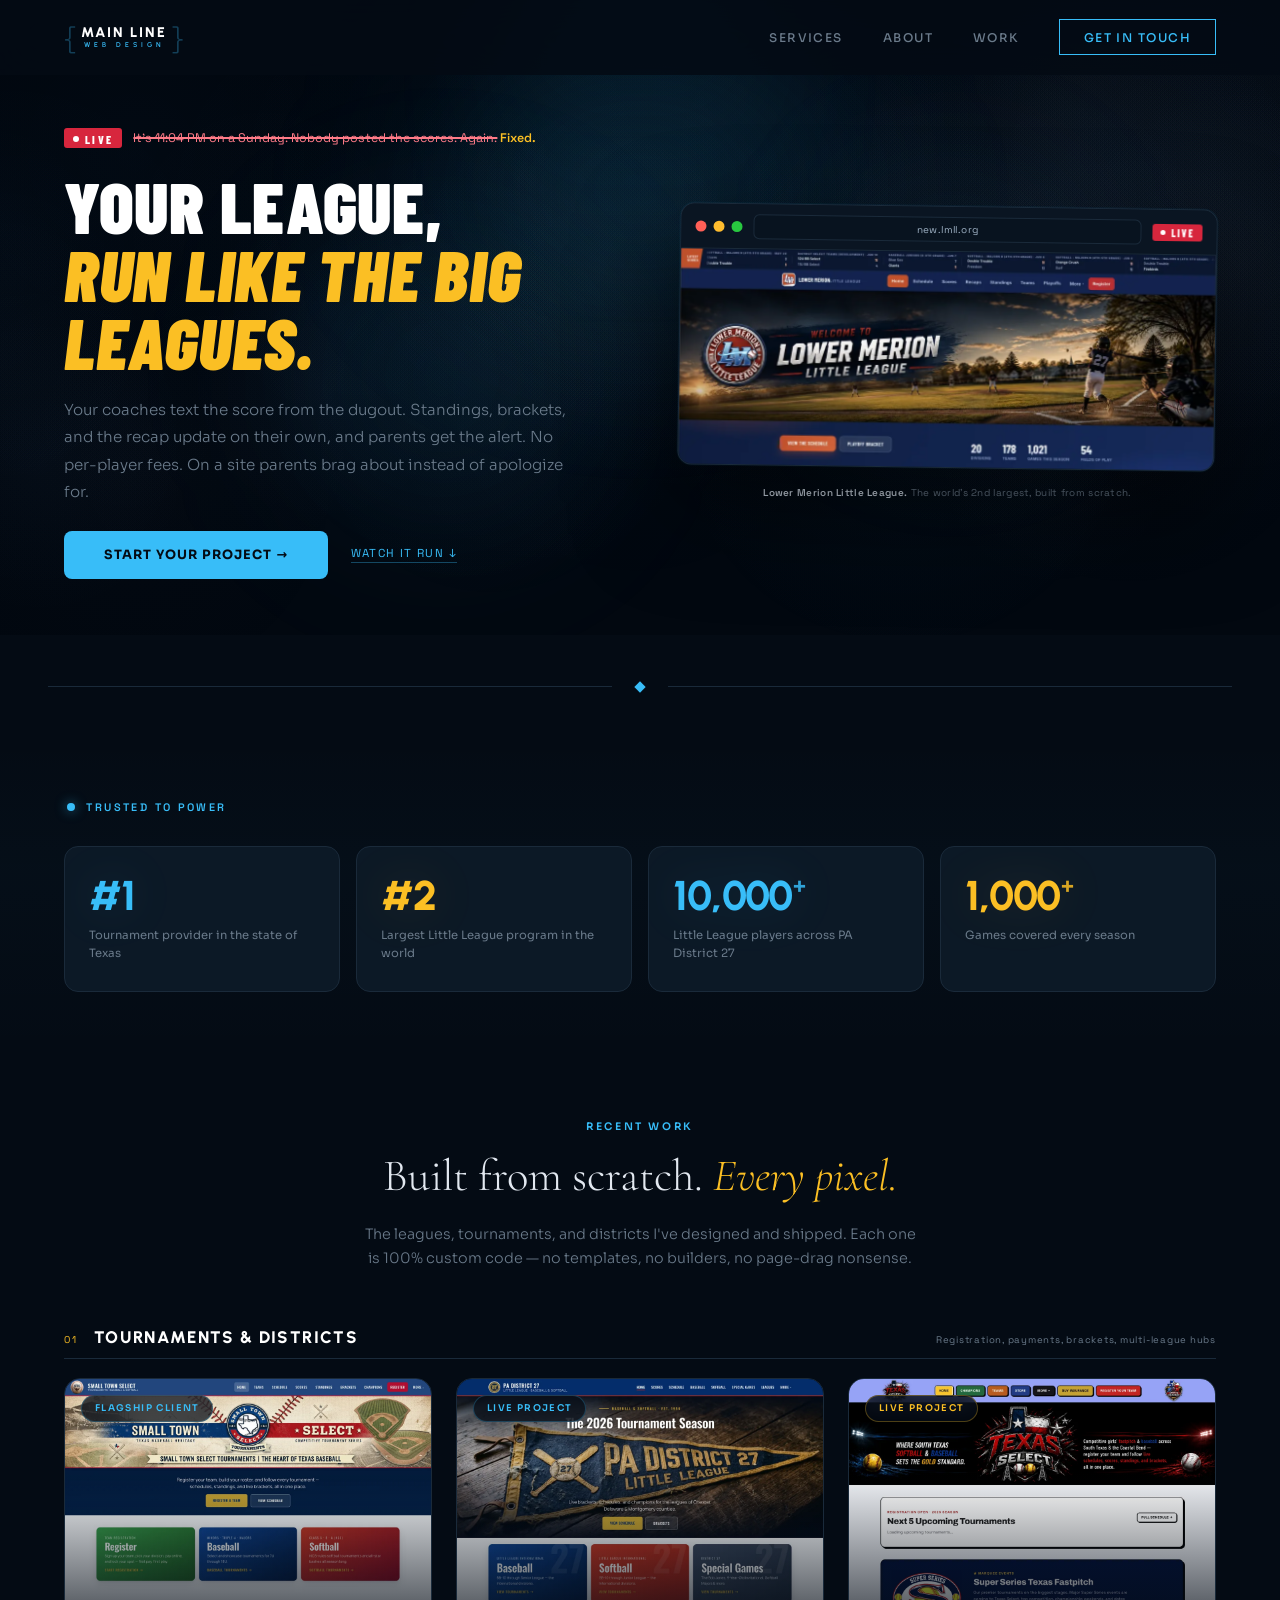
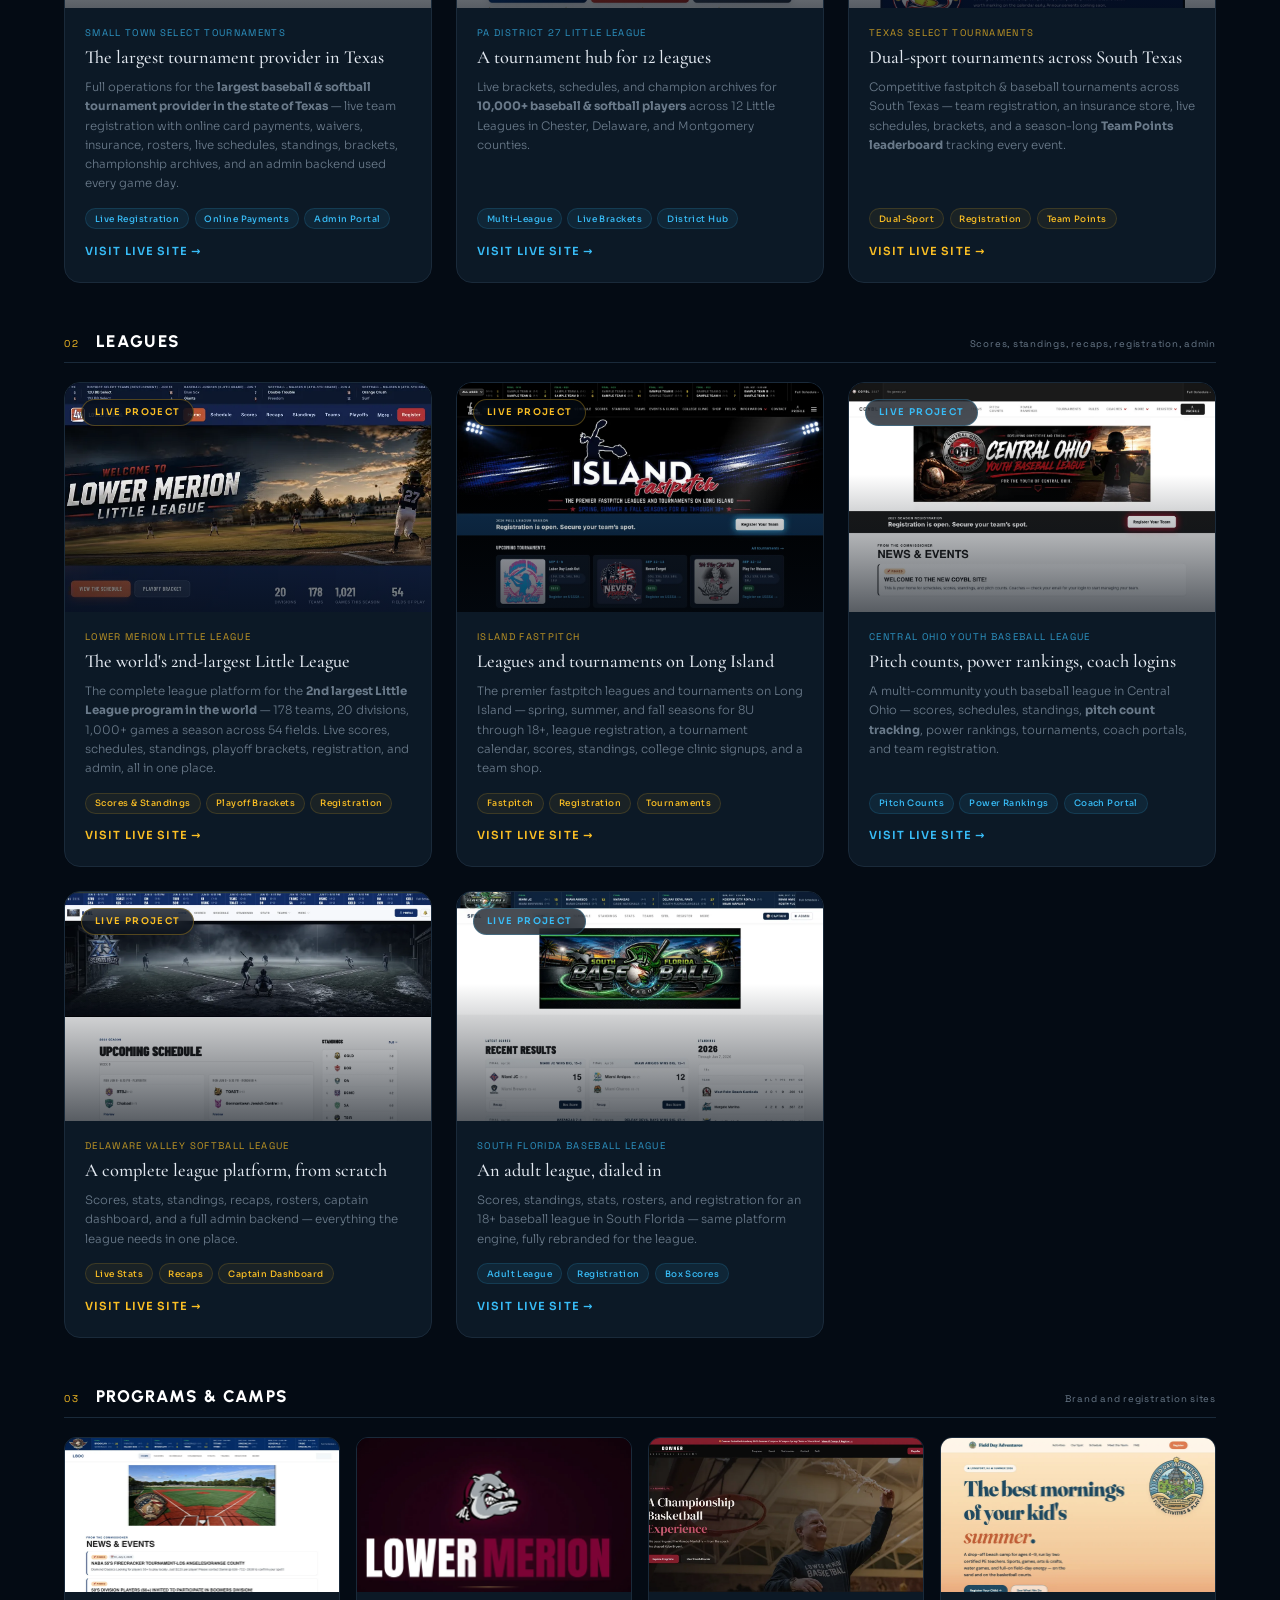
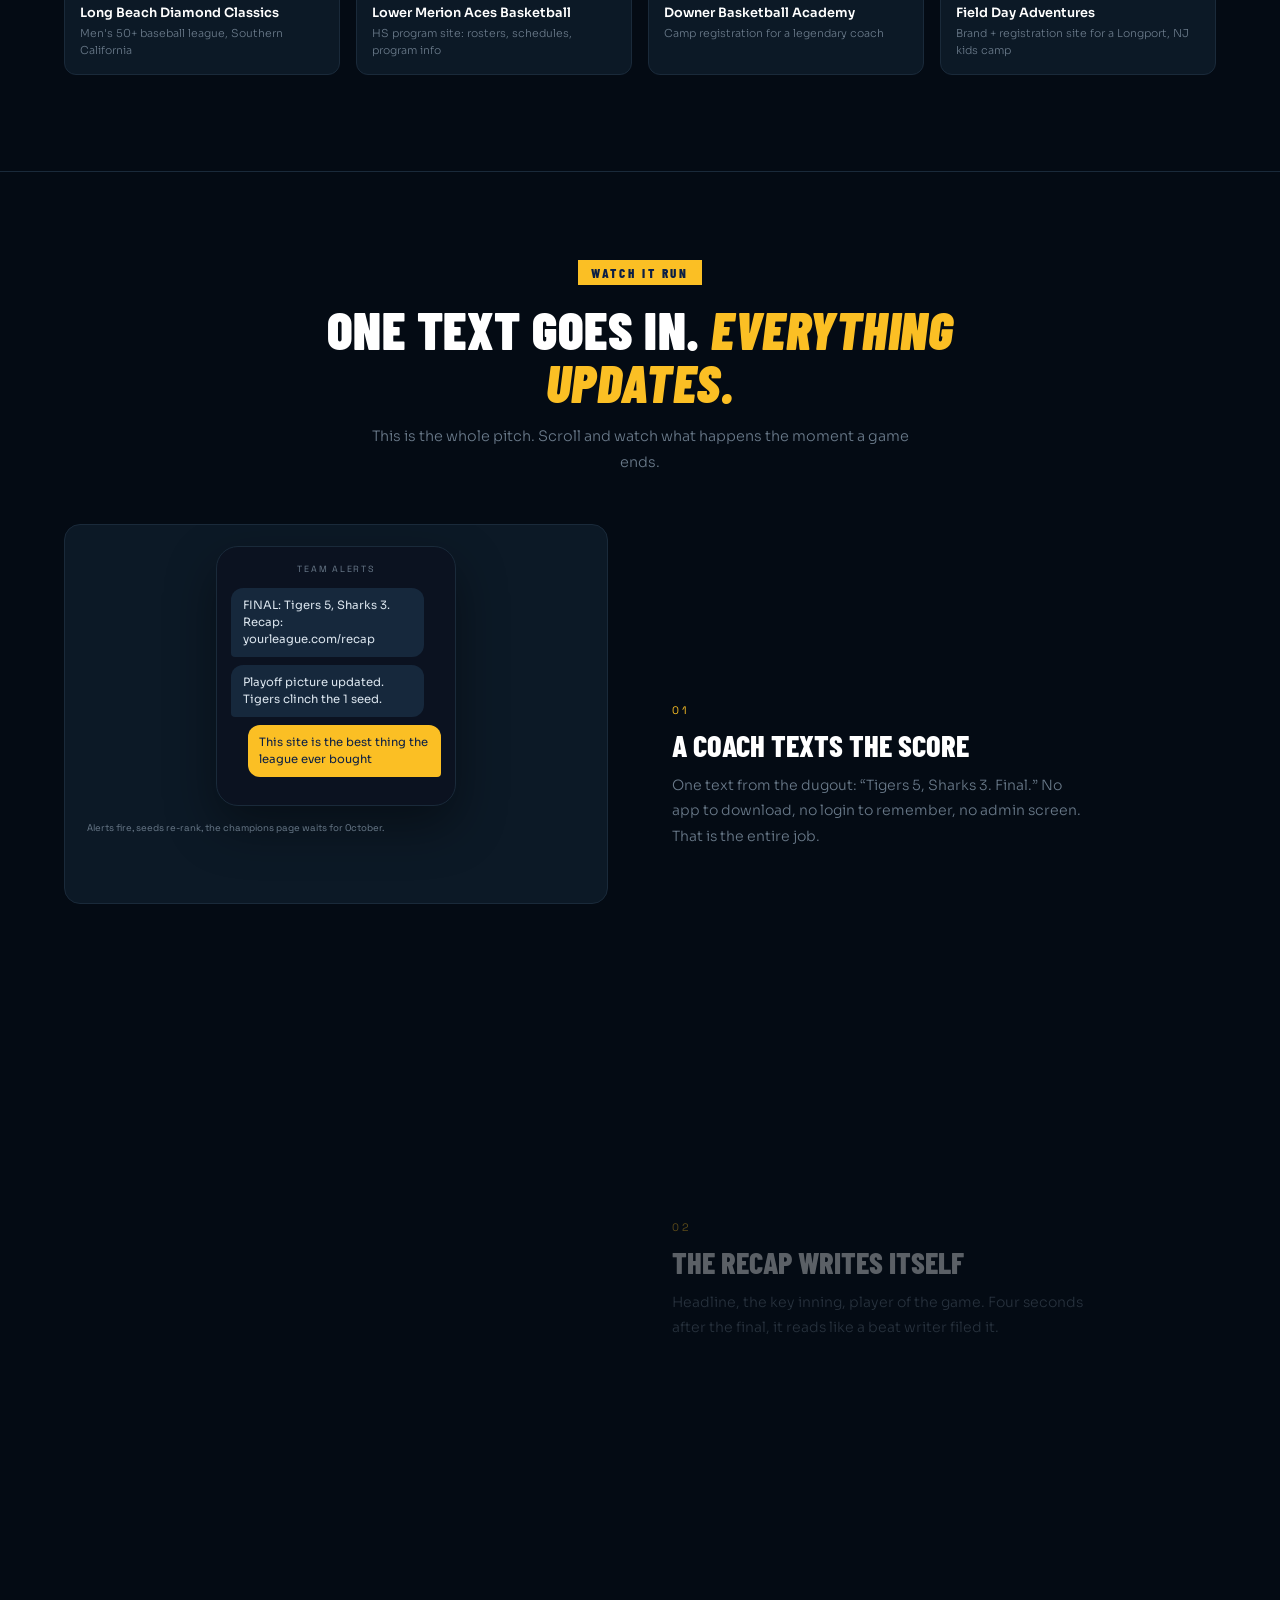
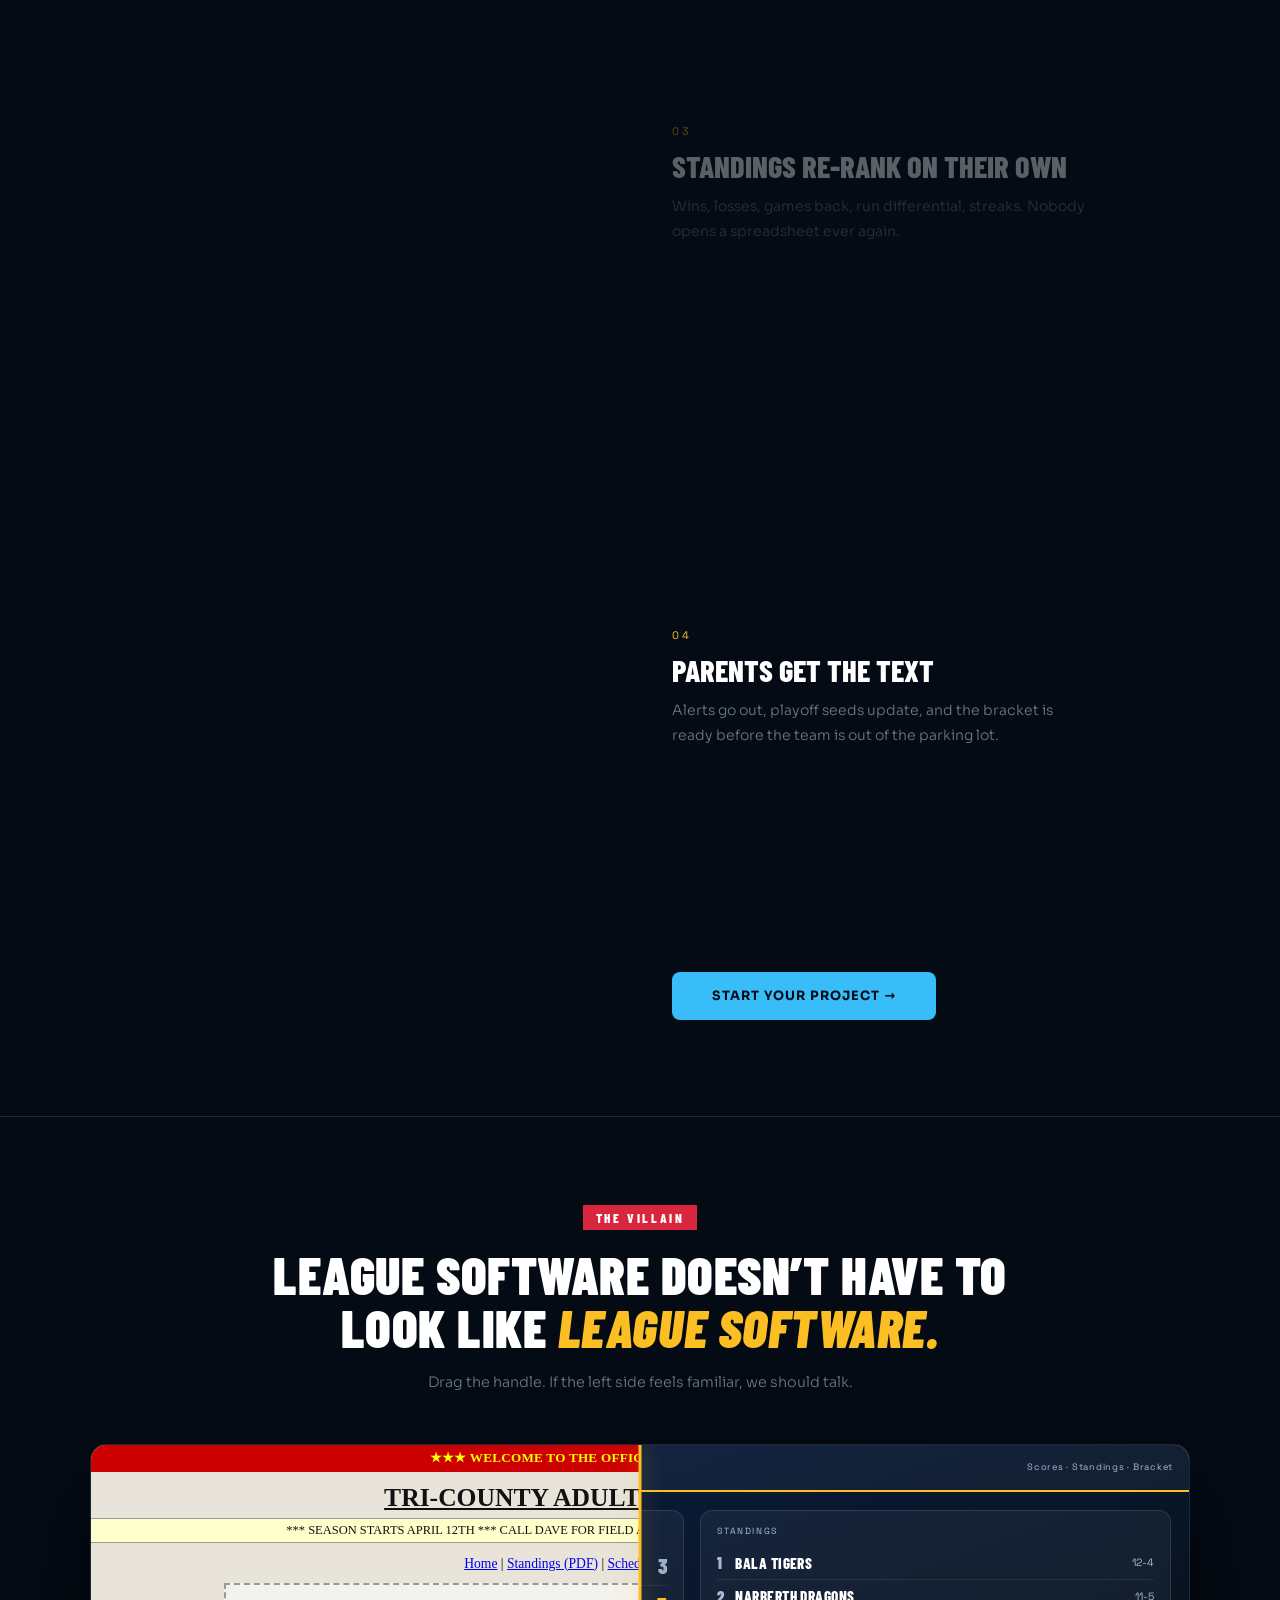
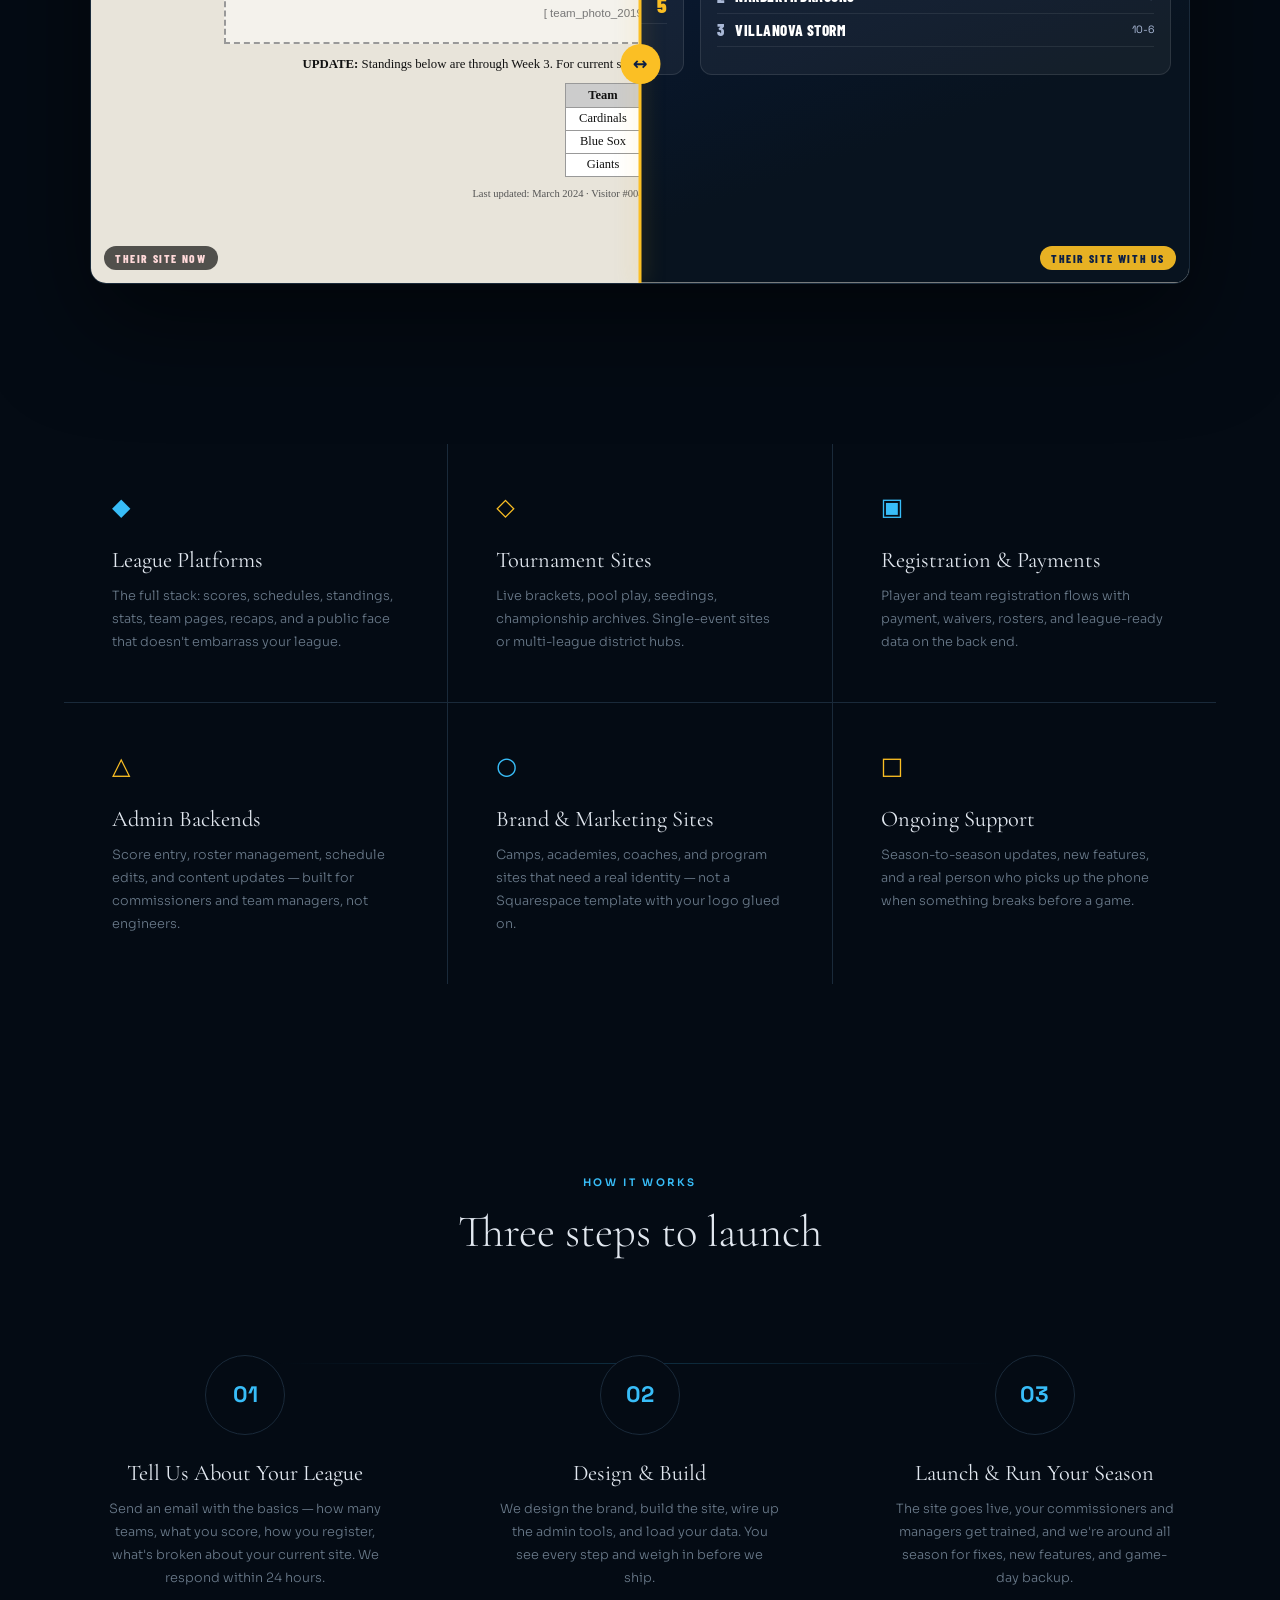
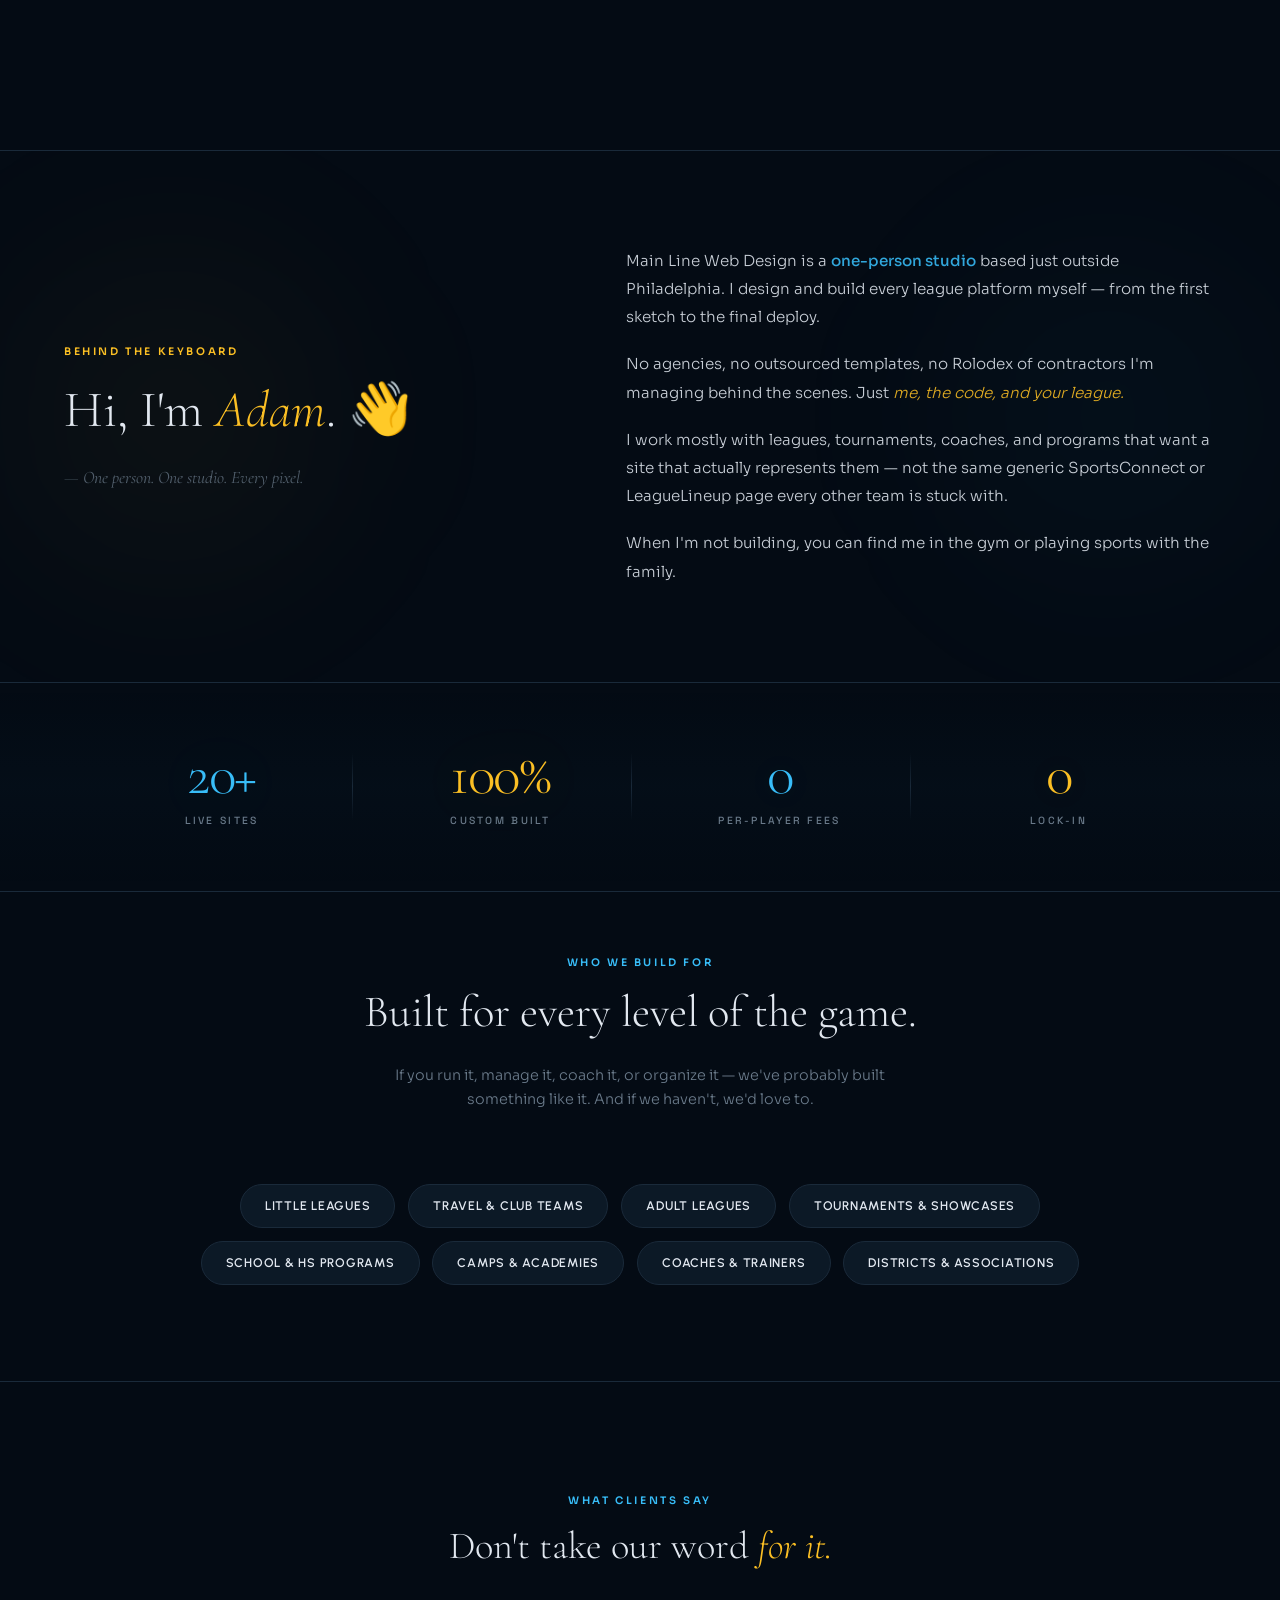
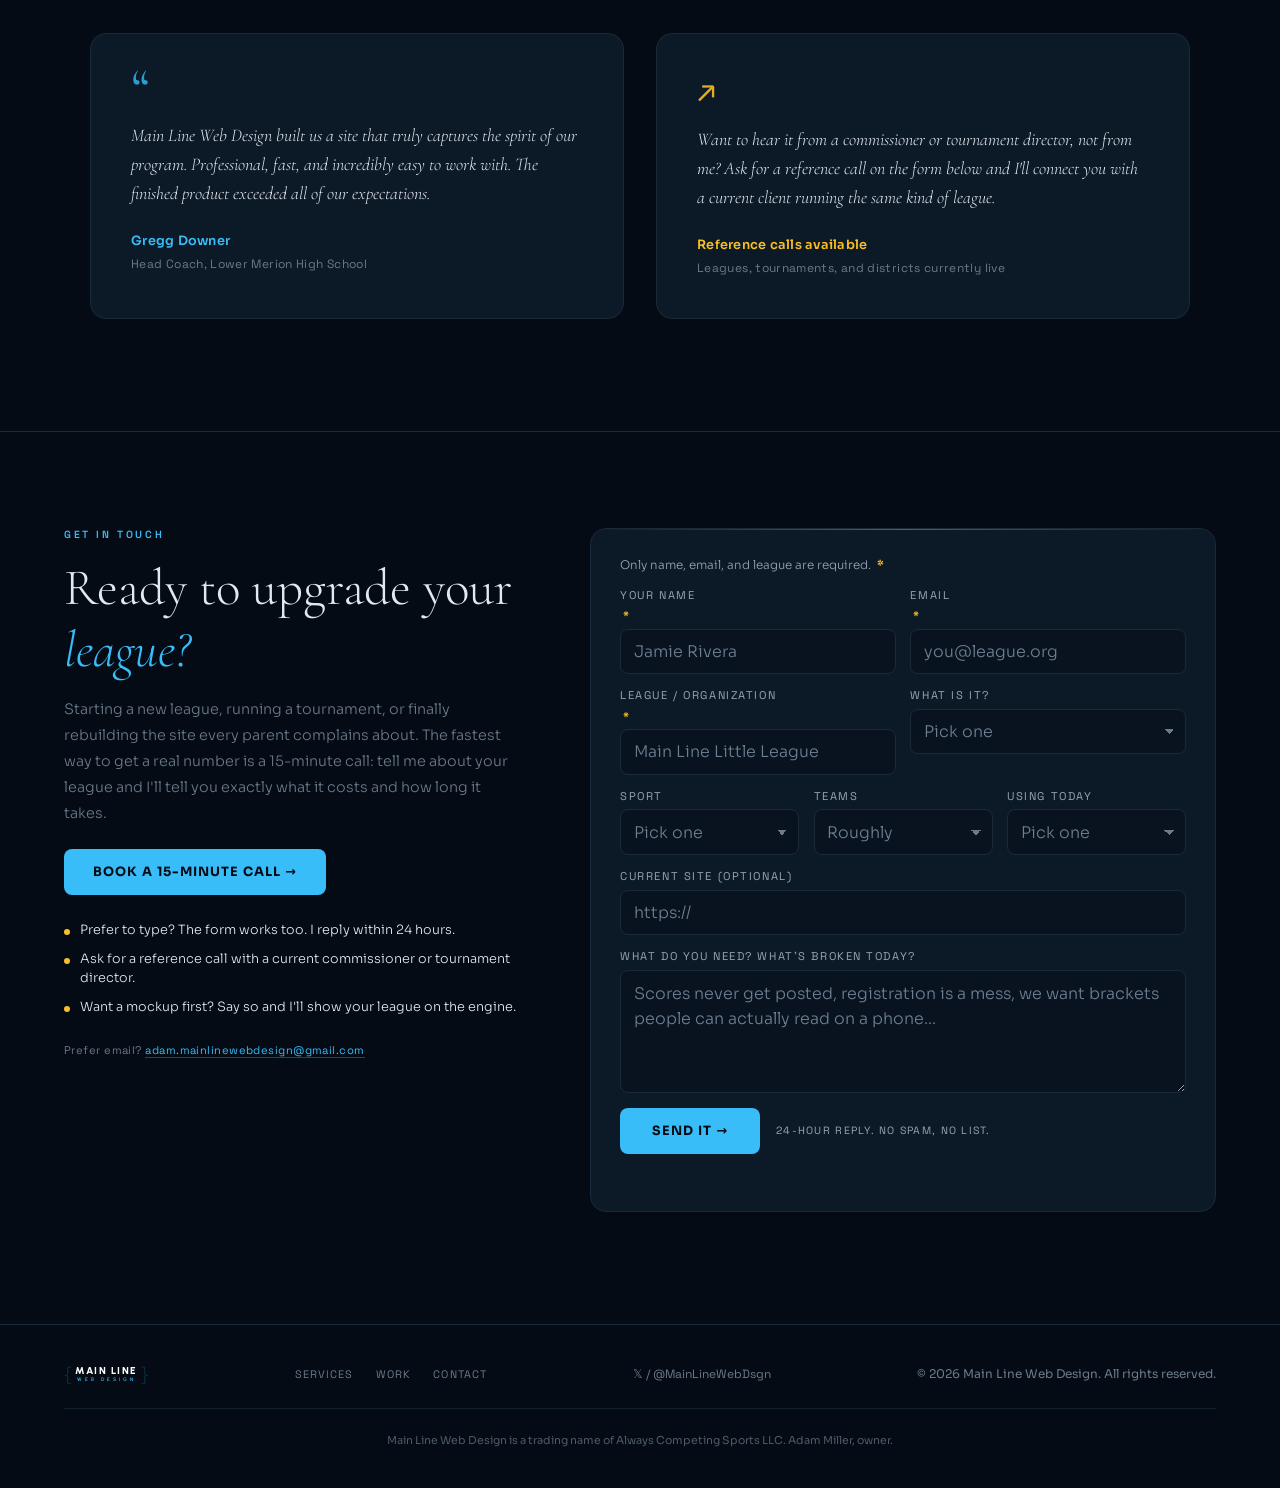
==== commit fb033a70: "Book a 15-minute call: on-site booking page + API, wired from the homepage - book.html: 3-step booki" ====
--- a/index.html
+++ b/index.html
@@ -1135,7 +1135,7 @@
       <h2>Ready to upgrade your <em>league?</em></h2>
       <p>Starting a new league, running a tournament, or finally rebuilding the site every parent complains about. The fastest way to get a real number is a 15-minute call: tell me about your league and I'll tell you exactly what it costs and how long it takes.</p>
       <div class="contact-call" id="contactCall" hidden>
-        <a id="bookCall" href="#" target="_blank" rel="noopener"><button class="btn-orbit" type="button">Book a 15-minute call &rarr;</button></a>
+        <a id="bookCall" href="#"><button class="btn-orbit" type="button">Book a 15-minute call &rarr;</button></a>
         <a class="call-text" id="textMe" href="#">or text me</a>
       </div>
       <ul class="contact-pts">
@@ -1435,7 +1435,7 @@
   var u='adam.mainlinewebdesign';var d='gmail.com';var E=u+'@'+d;
   var ce=document.getElementById('contactEmail');if(ce)ce.href='mai'+'lto:'+E+'?subject=League%20website%20inquiry';
   /* Book-a-call CTA. Fill these two in and the buttons appear; left empty they stay hidden so nothing dead ships. */
-  var BOOK_CALL_URL='';   /* e.g. https://calendly.com/your-handle/15min */
+  var BOOK_CALL_URL='book.html';   /* the on-site booking page (/book.html) */
   var TEXT_NUMBER='';     /* E.164, e.g. +16105551234 */
   (function(){var w=document.getElementById('contactCall'),b=document.getElementById('bookCall'),t=document.getElementById('textMe');if(!w)return;var any=false;
     if(BOOK_CALL_URL&&b){b.href=BOOK_CALL_URL;any=true}else if(b){b.hidden=true}
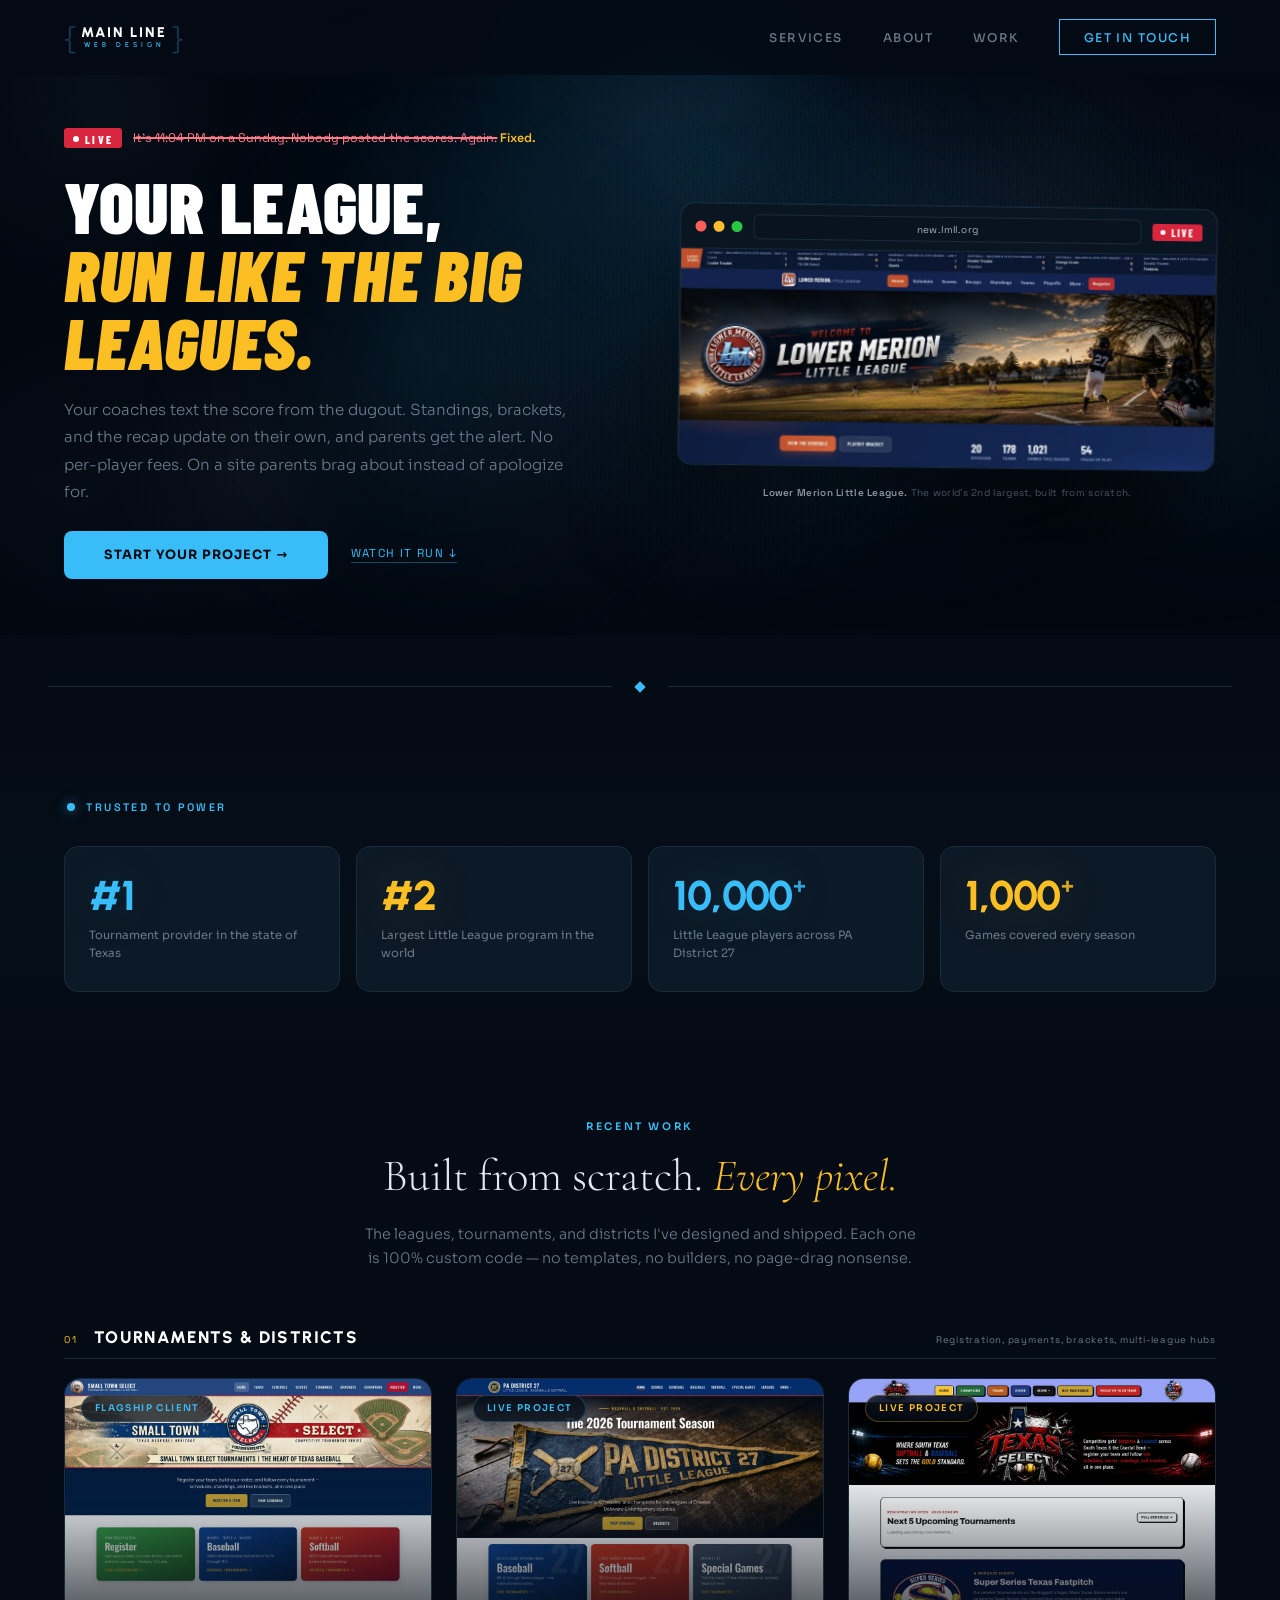
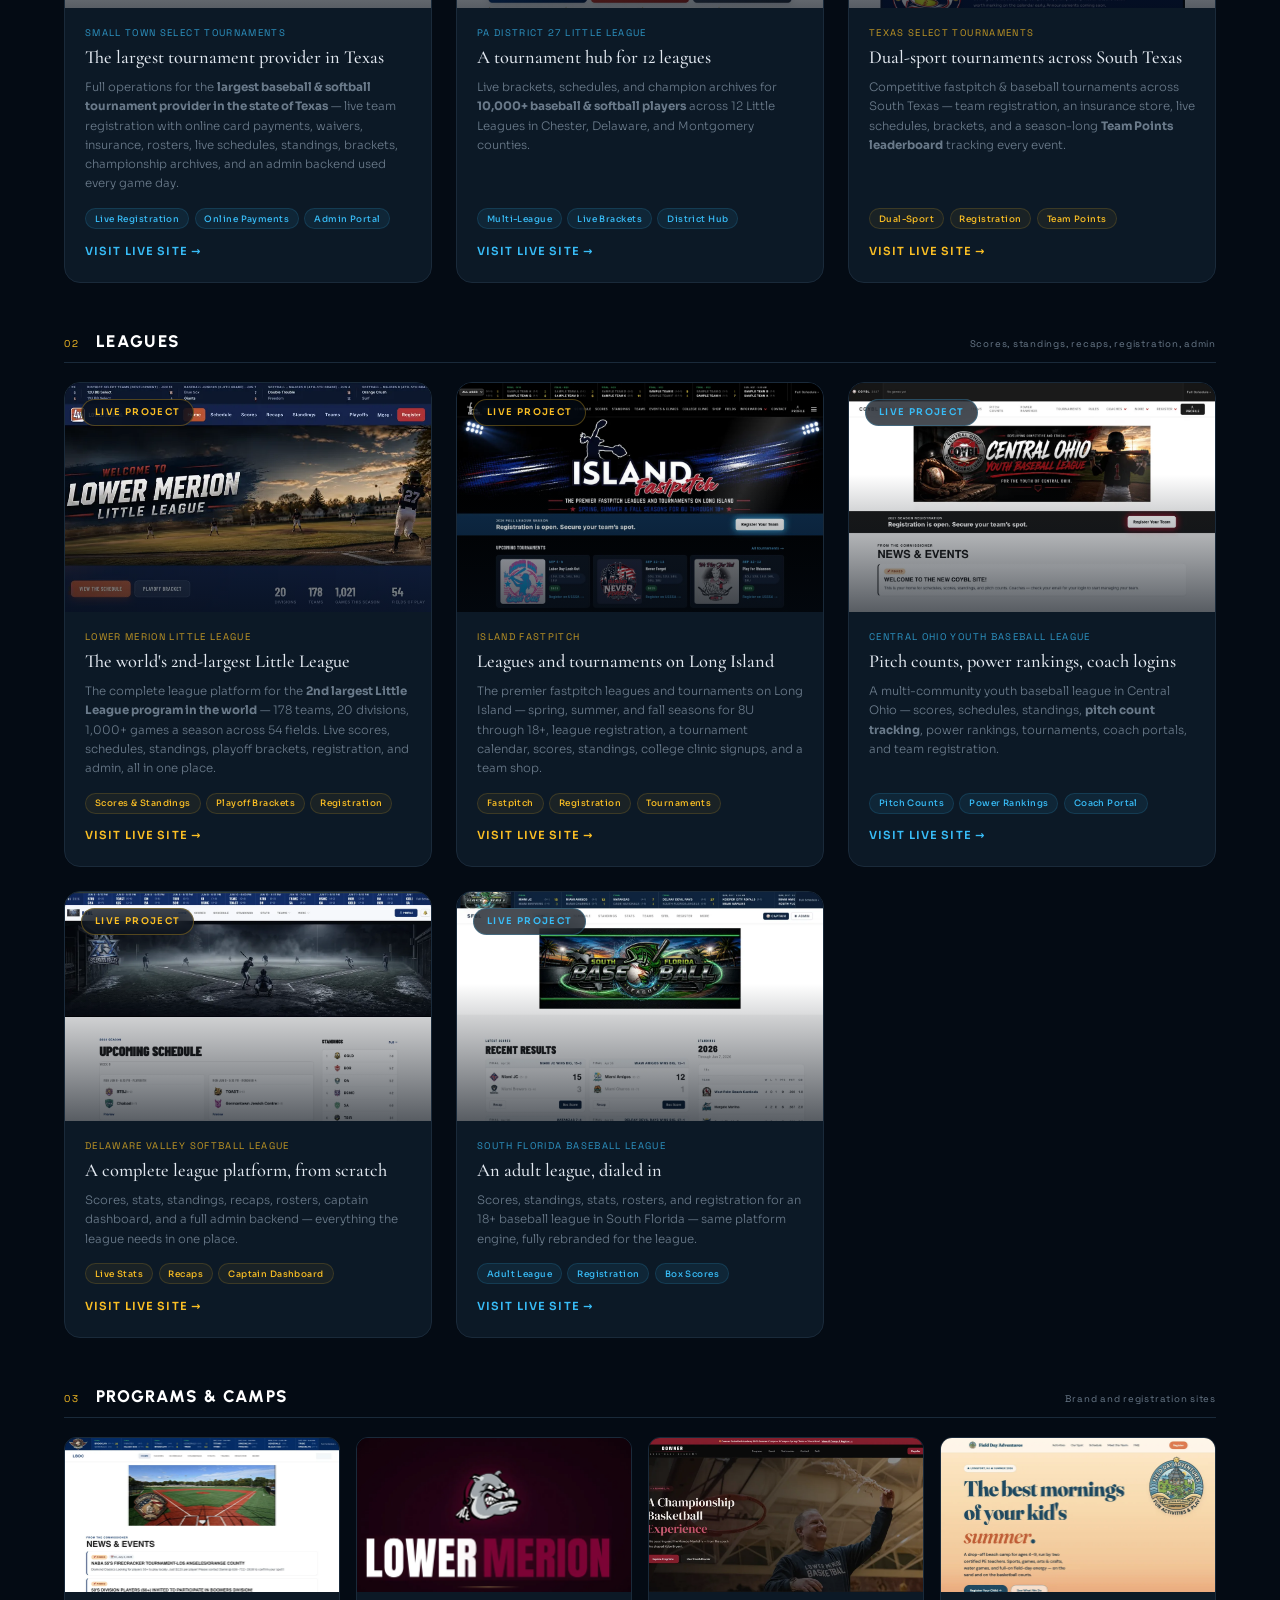
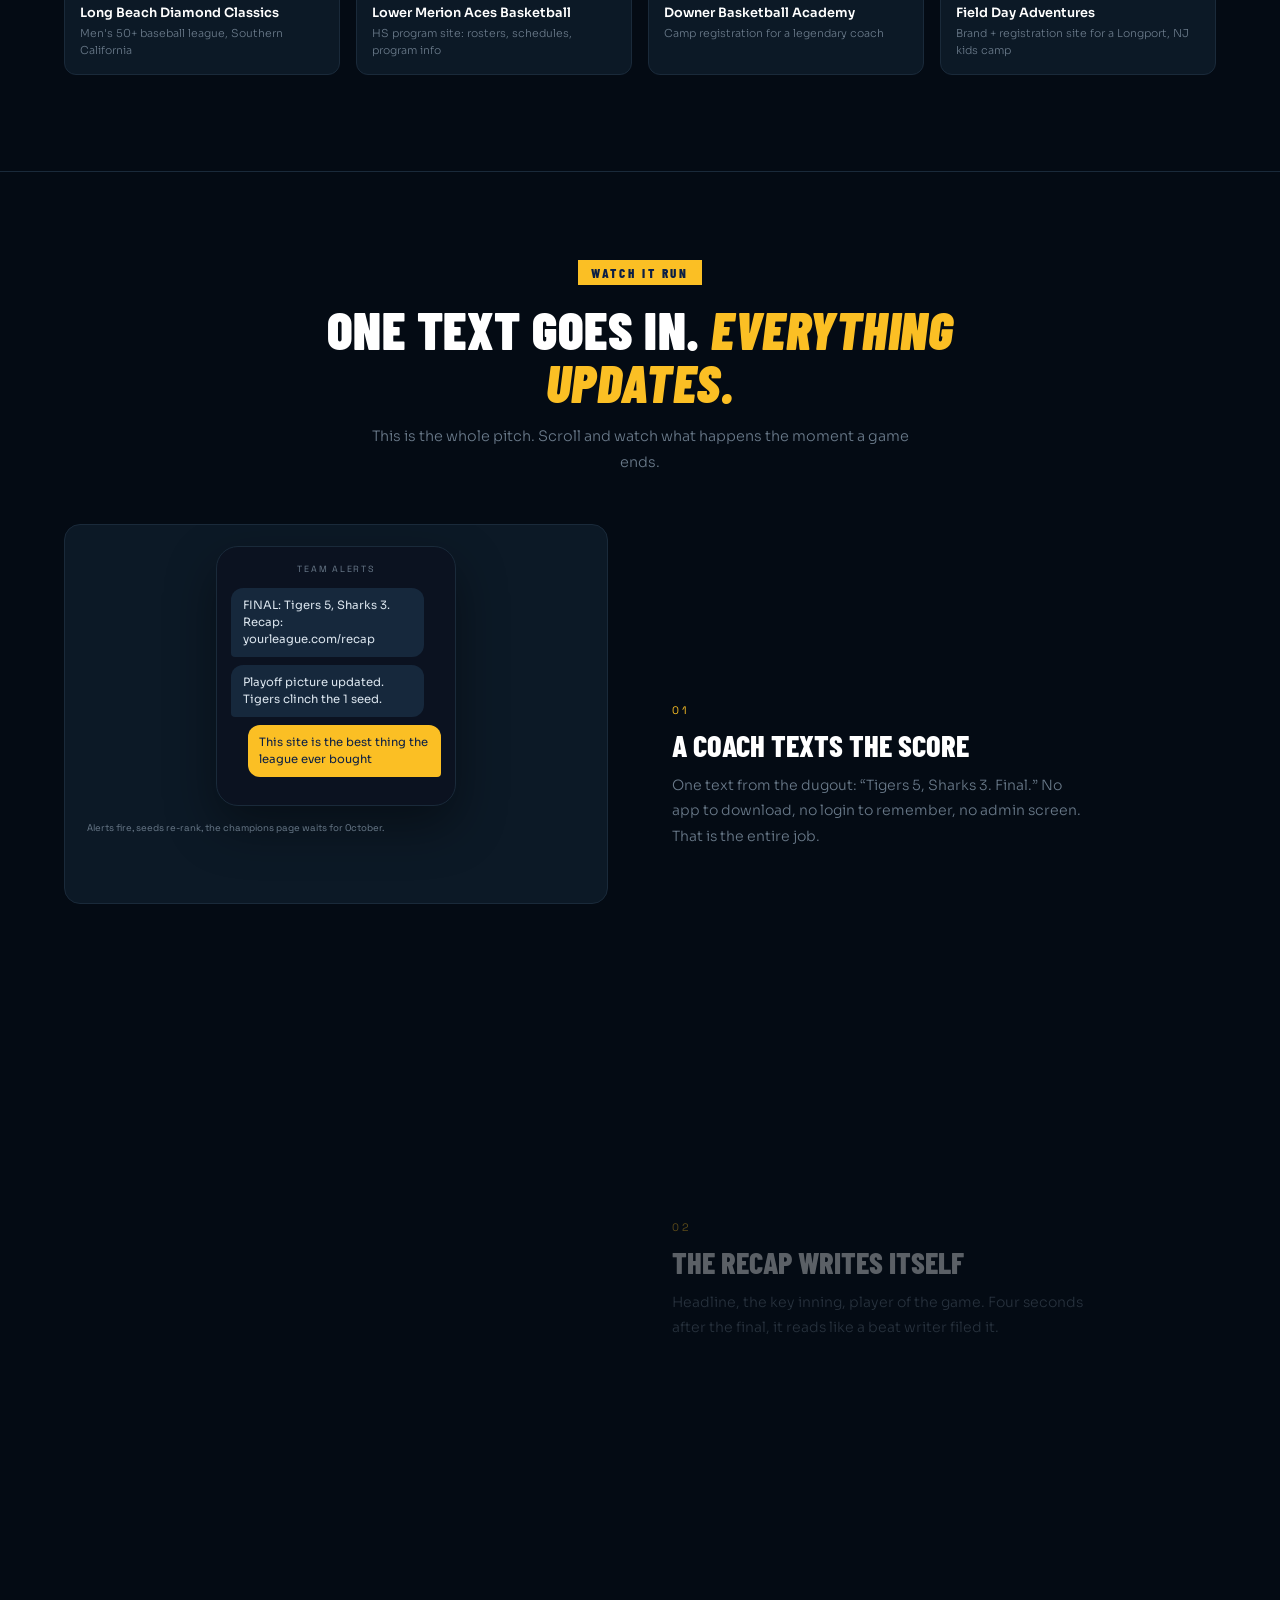
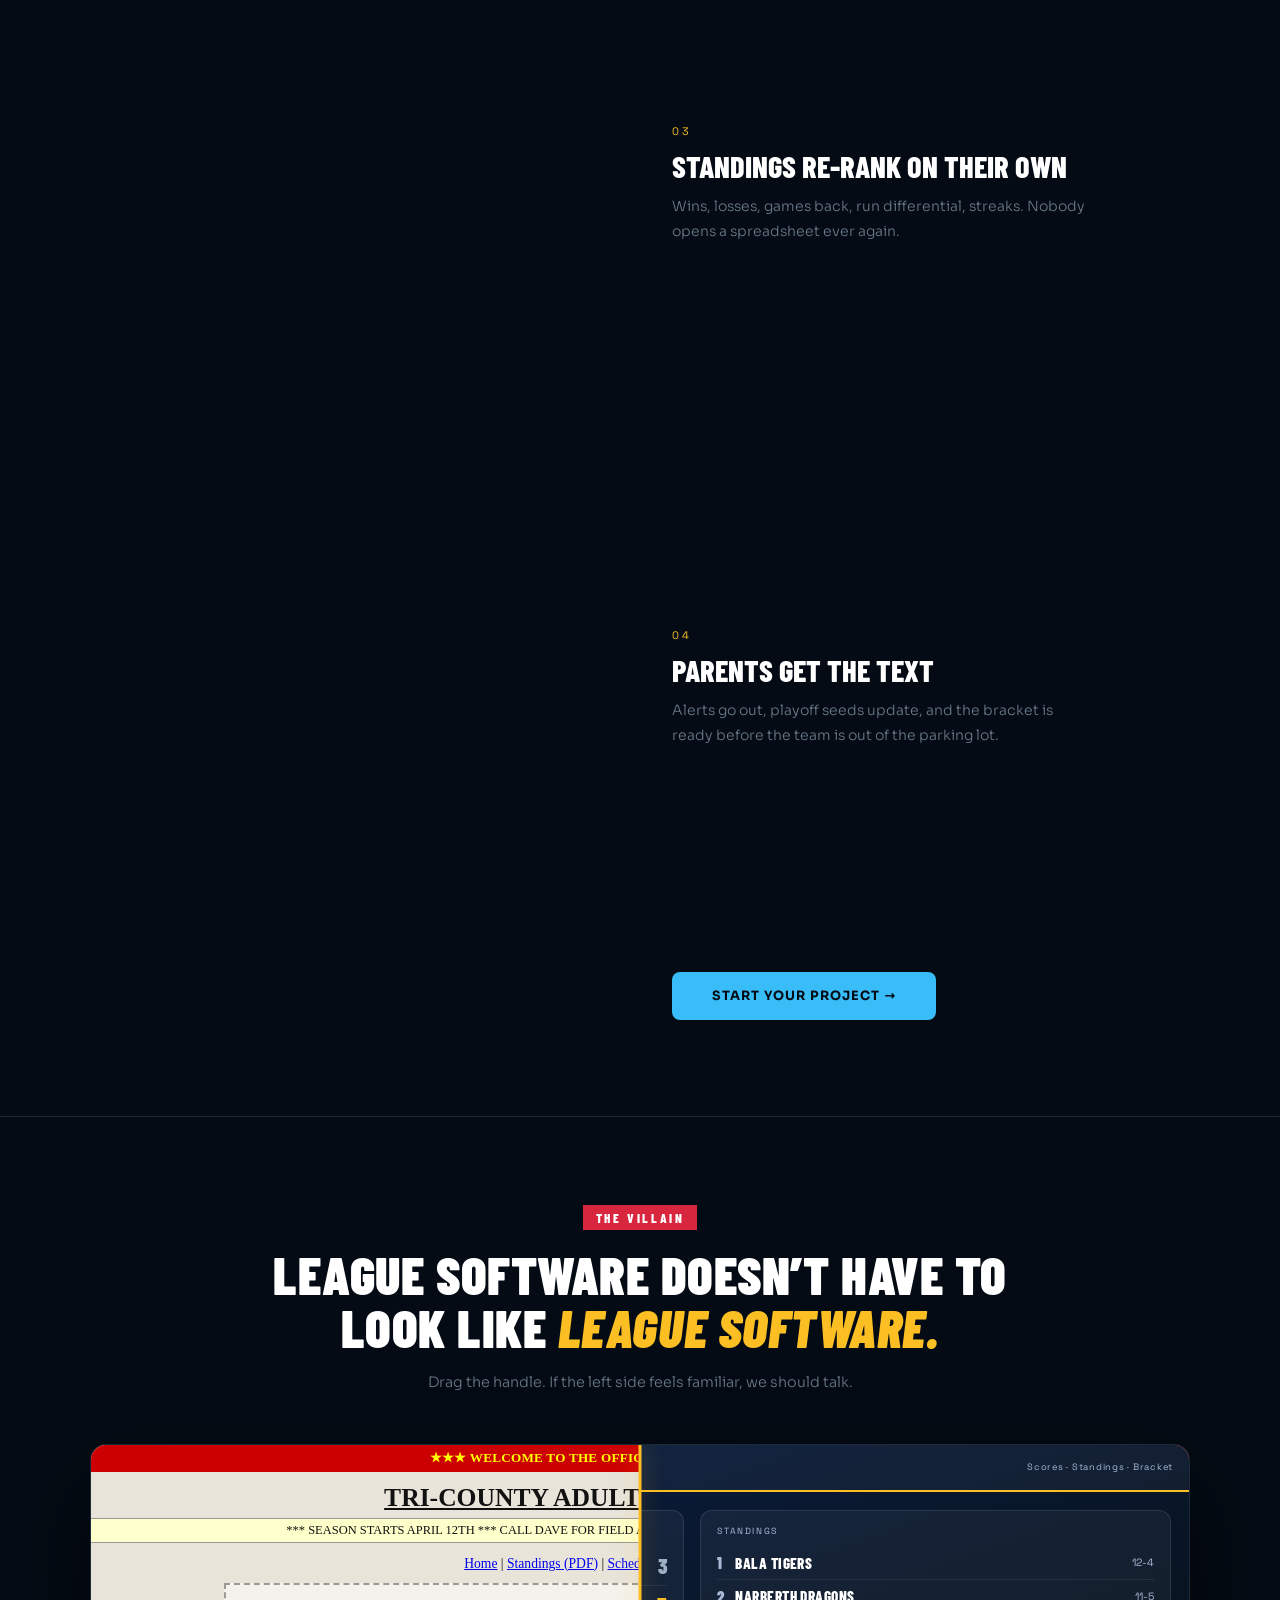
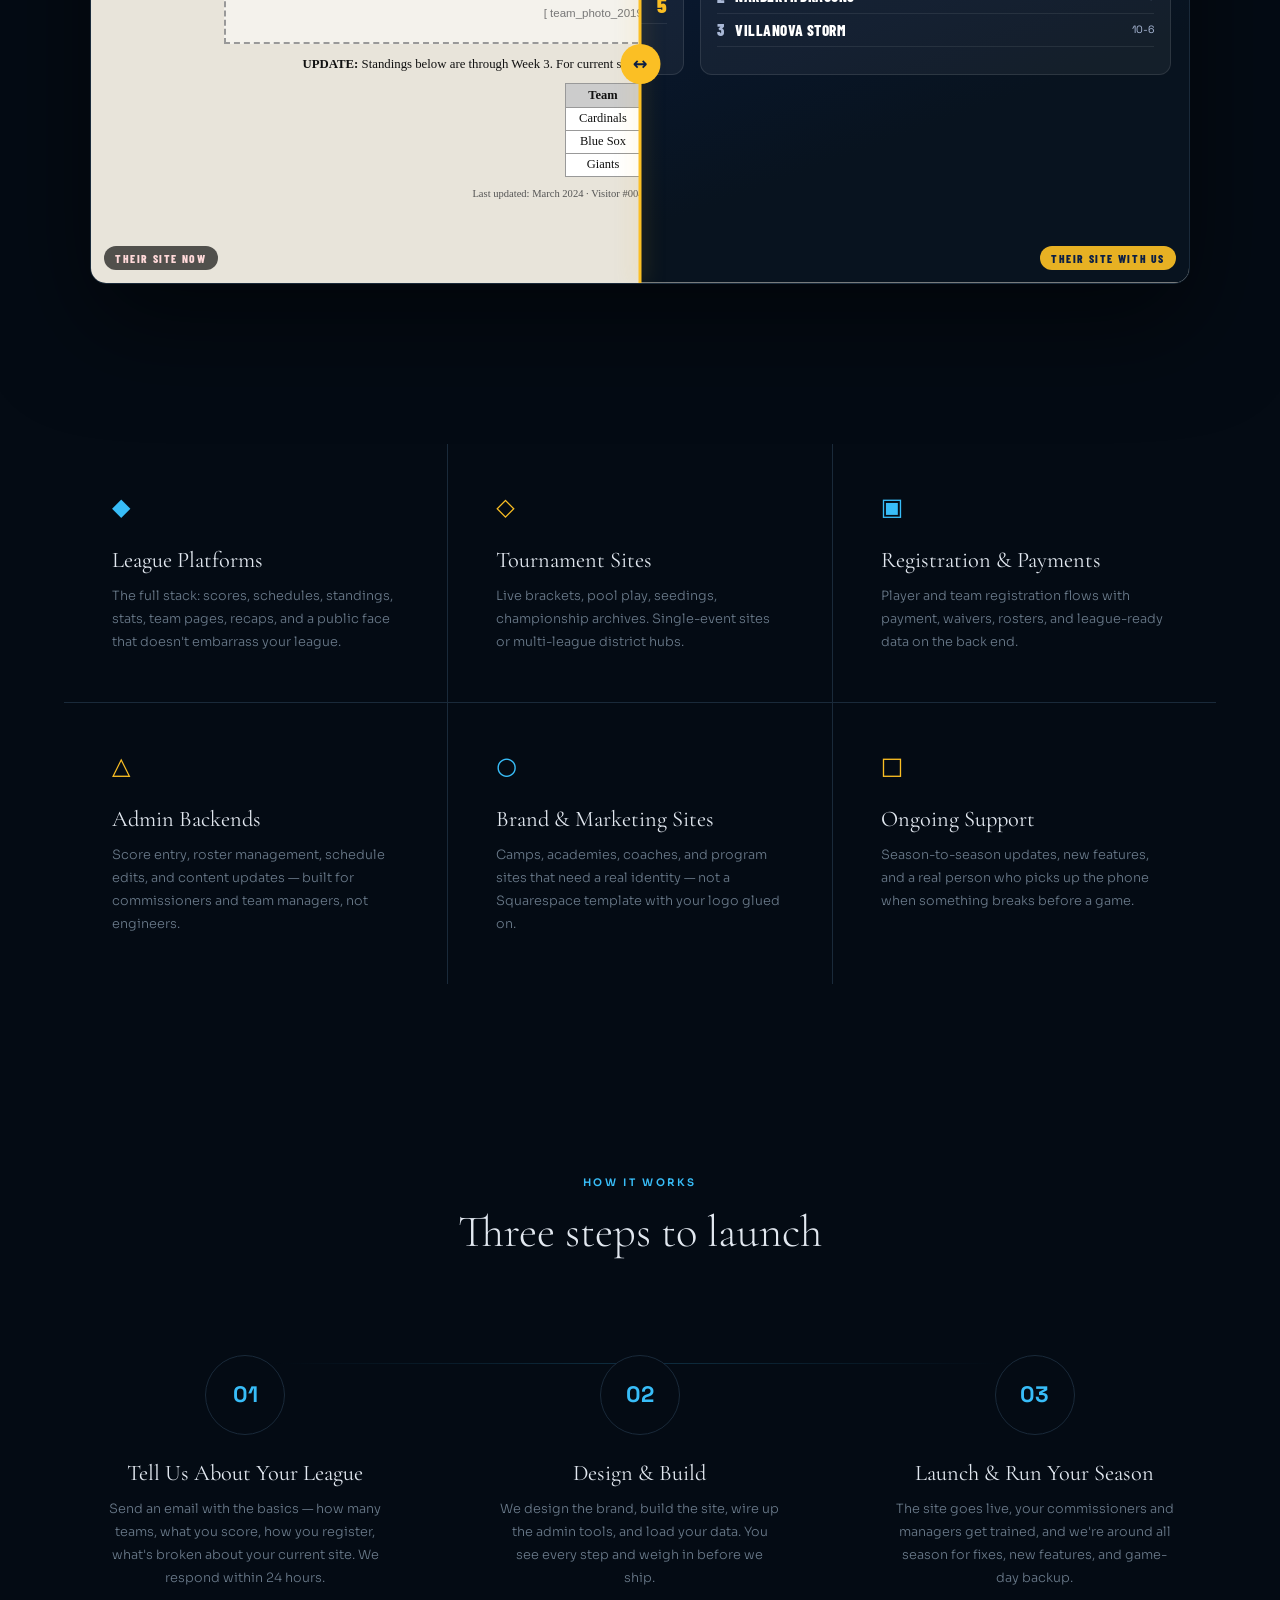
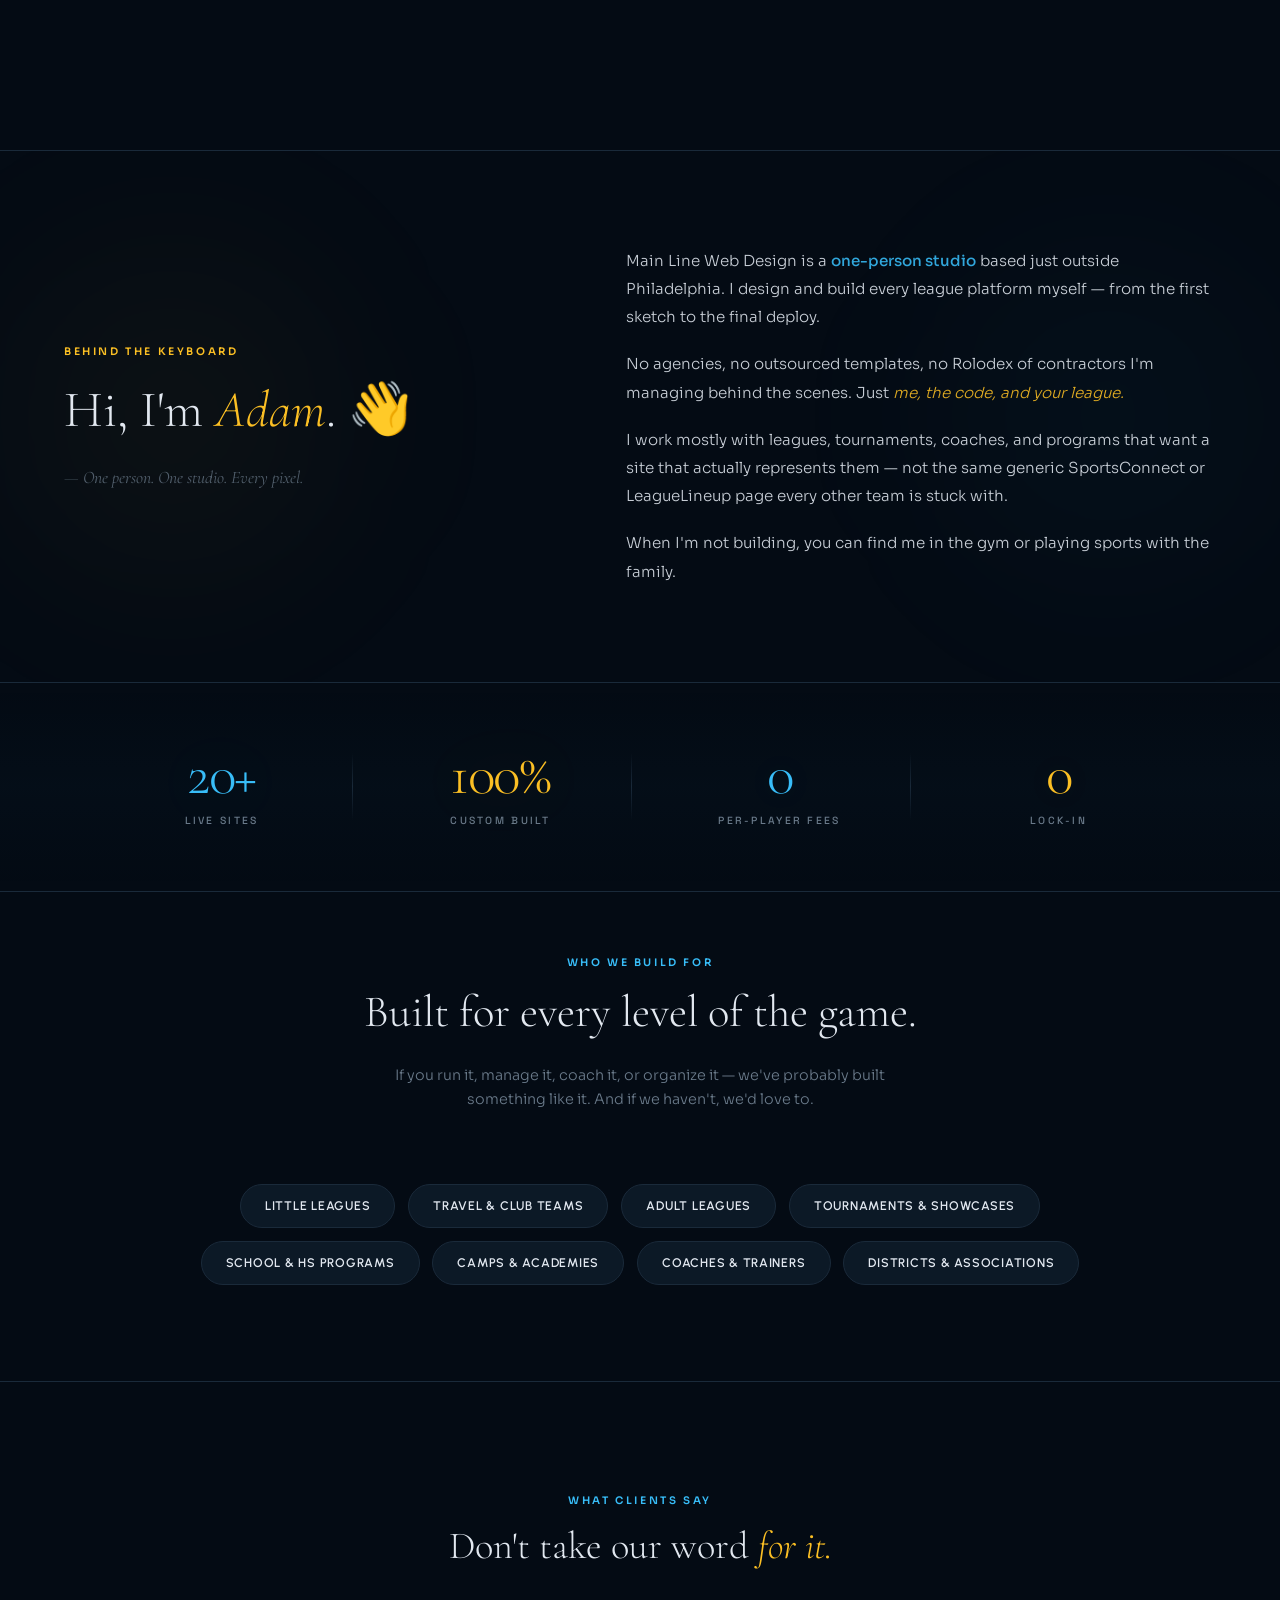
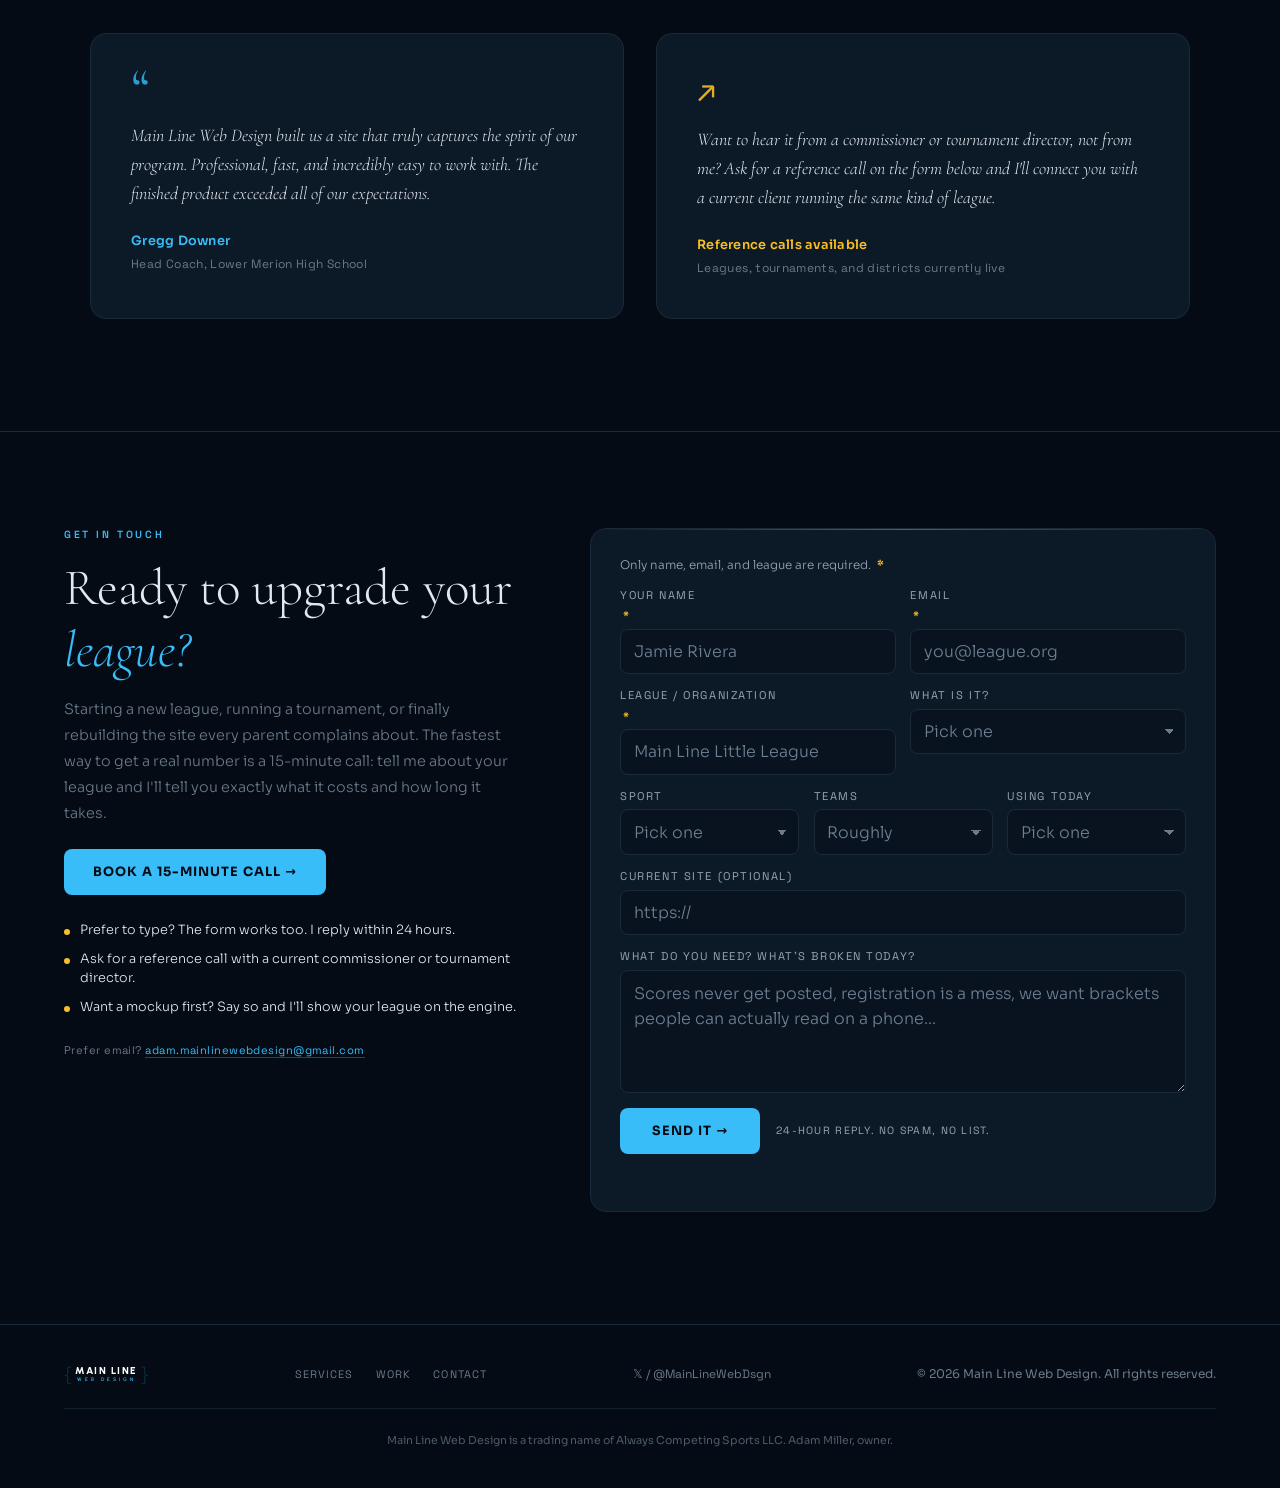
==== commit c014b379: "Meta Pixel pre-wired behind a blank META_PIXEL_ID (inert): PageView on both pages, Lead on the Book-" ====
--- a/index.html
+++ b/index.html
@@ -1200,6 +1200,13 @@
   window.dataLayer=window.dataLayer||[];window.gtag=function(){dataLayer.push(arguments)};
   gtag('js',new Date());gtag('config',GA_ID);
 })();
+// META PIXEL — paste the Pixel ID (15 digits) into META_PIXEL_ID to switch it on. Blank = nothing loads.
+(function(){
+  var META_PIXEL_ID=''; // <-- Meta Pixel ID
+  if(!META_PIXEL_ID)return;
+  !function(f,b,e,v,n,t,s){if(f.fbq)return;n=f.fbq=function(){n.callMethod?n.callMethod.apply(n,arguments):n.queue.push(arguments)};if(!f._fbq)f._fbq=n;n.push=n;n.loaded=!0;n.version='2.0';n.queue=[];t=b.createElement(e);t.async=!0;t.src=v;s=b.getElementsByTagName(e)[0];s.parentNode.insertBefore(t,s)}(window,document,'script','https://connect.facebook.net/en_US/fbevents.js');
+  fbq('init',META_PIXEL_ID);fbq('track','PageView');
+})();
 // ANALYTICS EVENTS — safely no-op until gtag is loaded
 (function(){
   function ev(name,params){try{if(window.gtag)gtag('event',name,params||{})}catch(e){}}
@@ -1208,6 +1215,7 @@
     if(a){var href=a.getAttribute('href')||'';
       if(/demo\.html/.test(href))ev('demo_open',{link:href});
       if(a.classList.contains('nav-cta')||href==='#contact')ev('cta_contact',{});
+      if(a.id==='bookCall'){ev('book_call_click',{});try{if(window.fbq)fbq('track','Lead');}catch(x){}}
     }
     var card=e.target.closest('.featured-card,.mini');
     if(card){var nm=card.querySelector('.client-name,.mini-body b');ev('portfolio_click',{client:nm?nm.textContent.trim():''})}
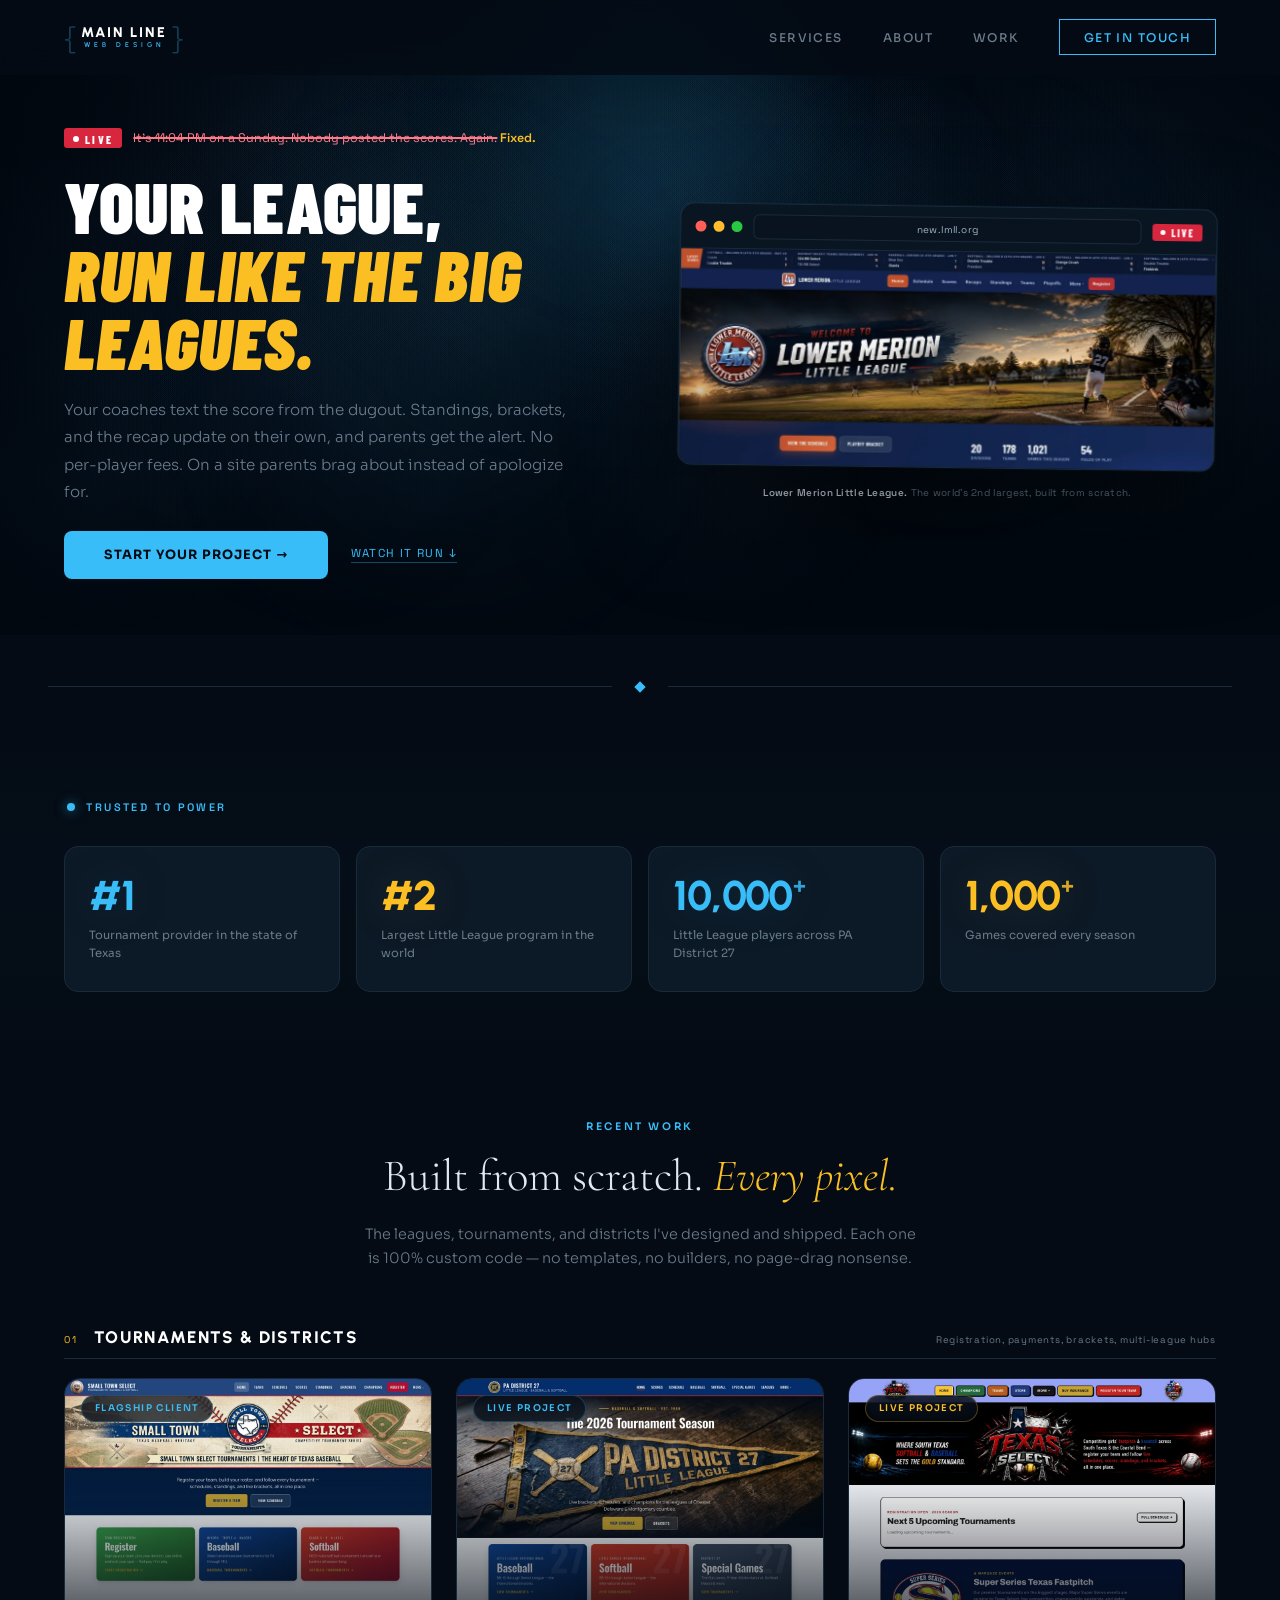
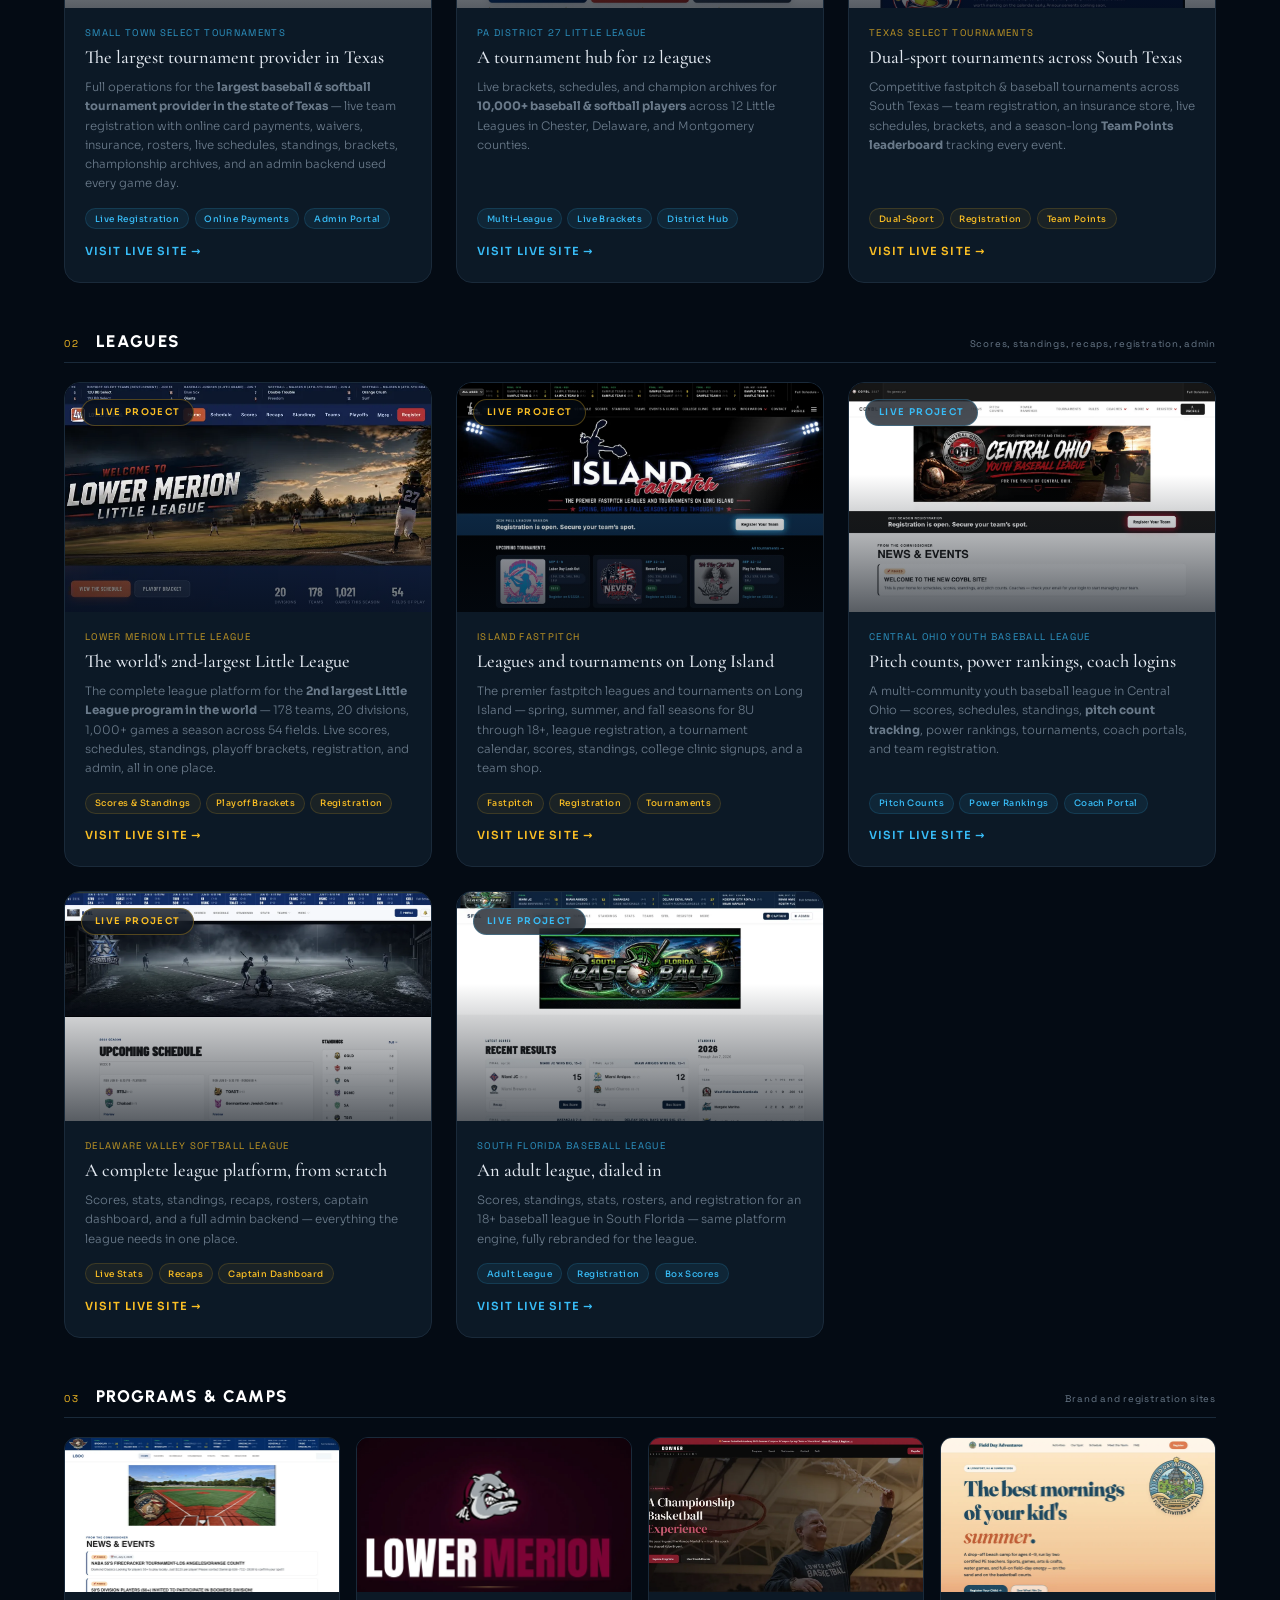
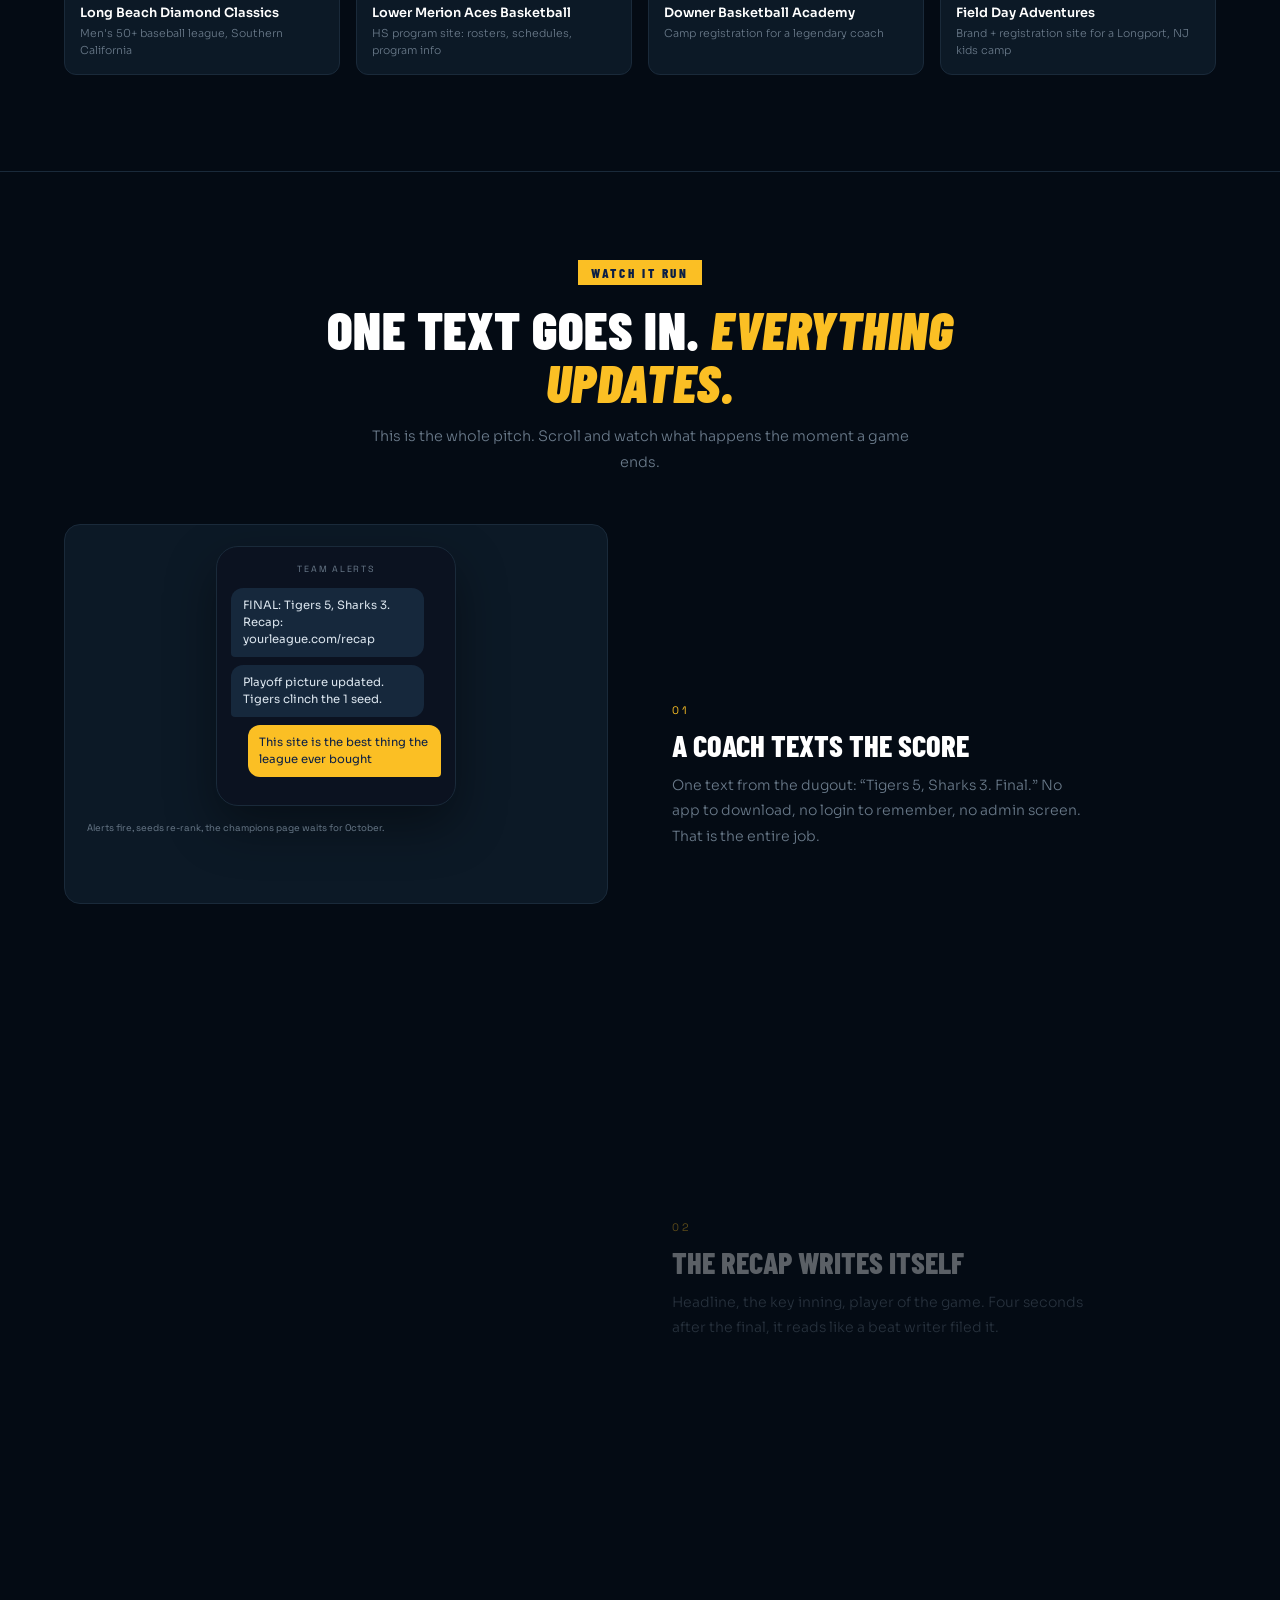
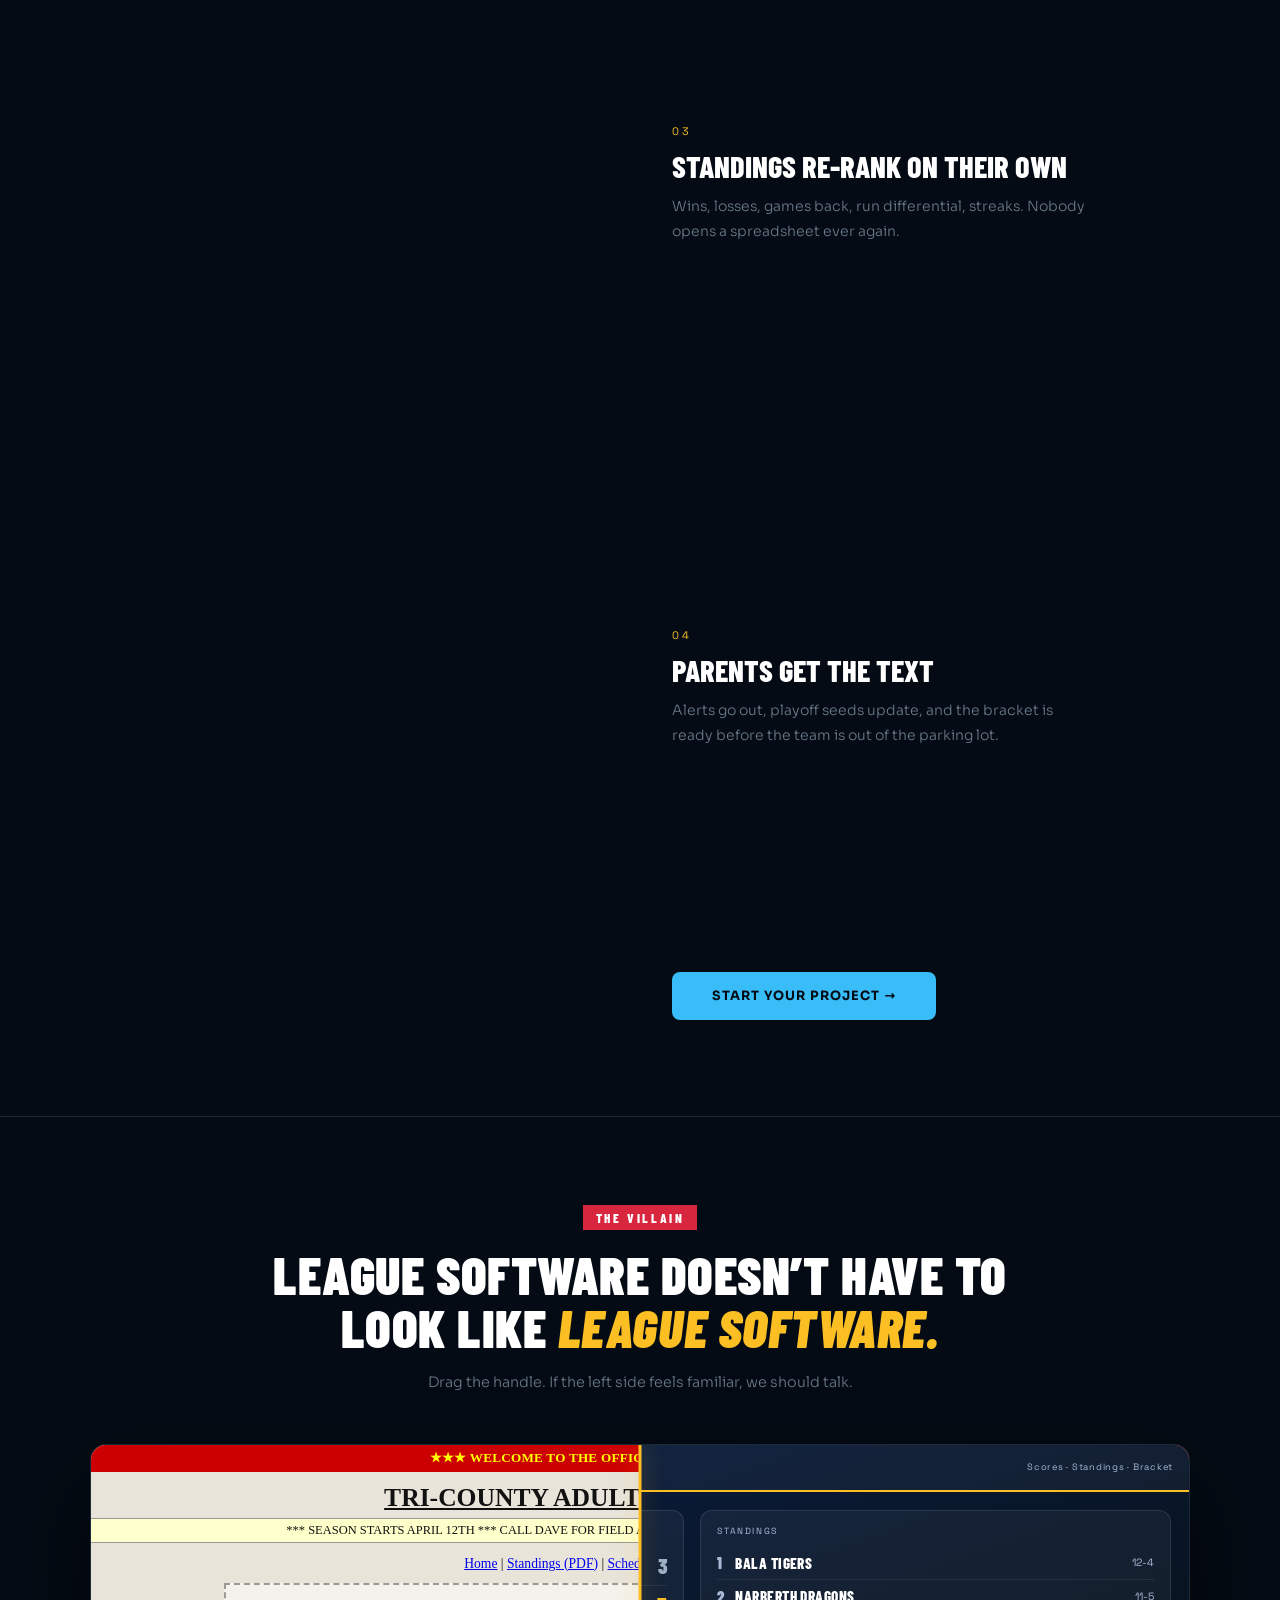
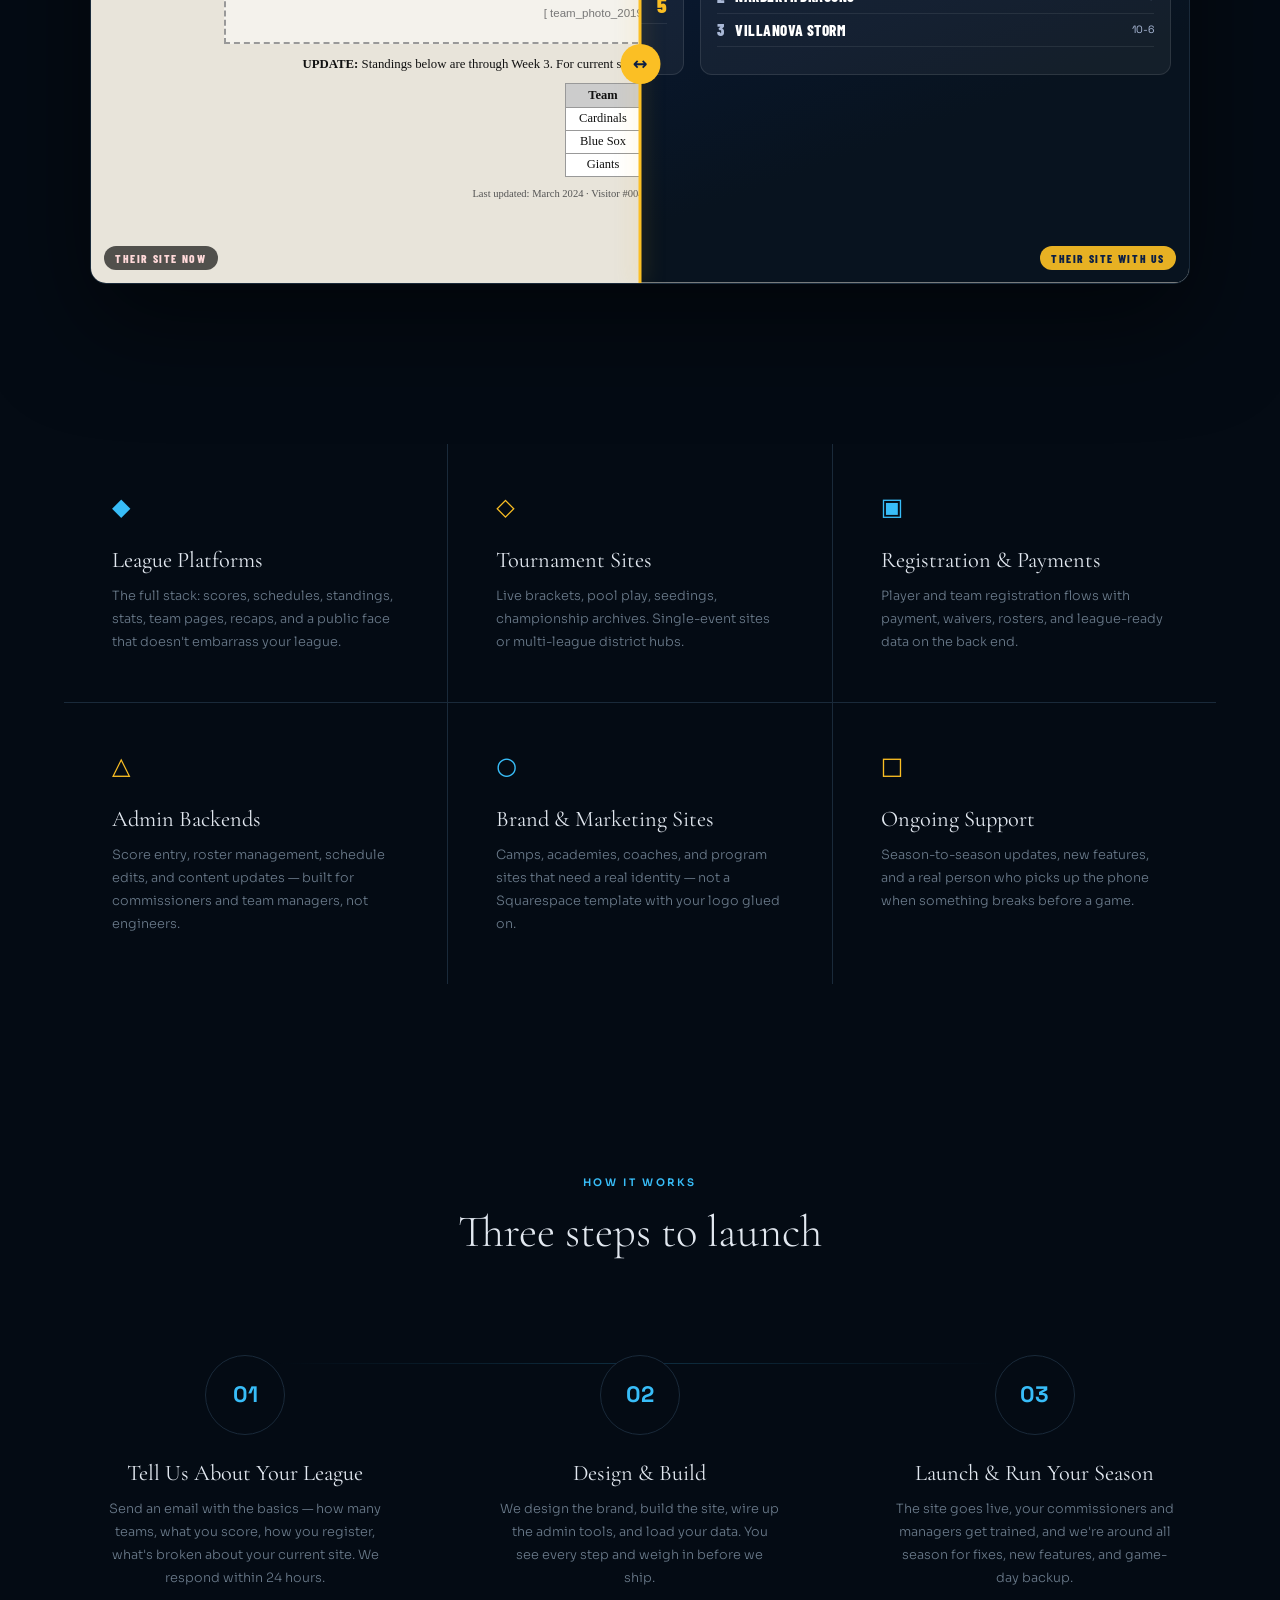
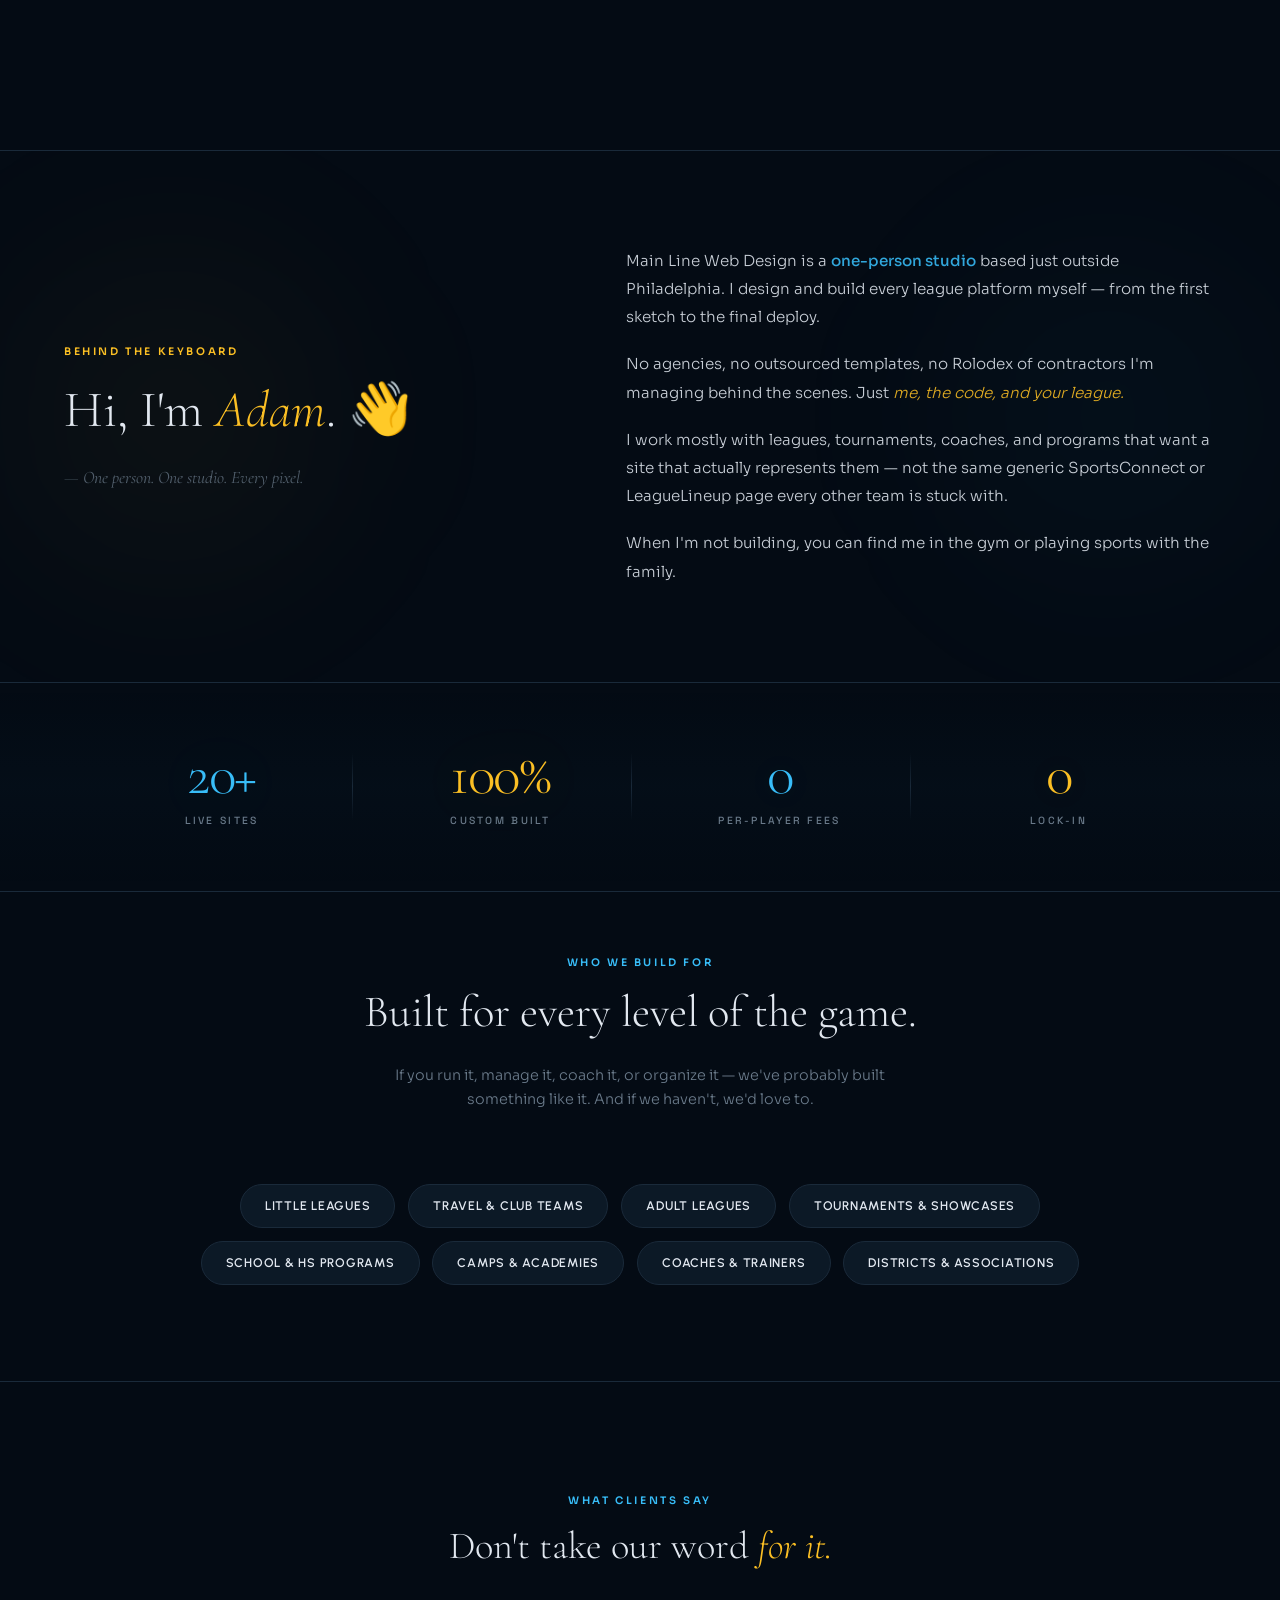
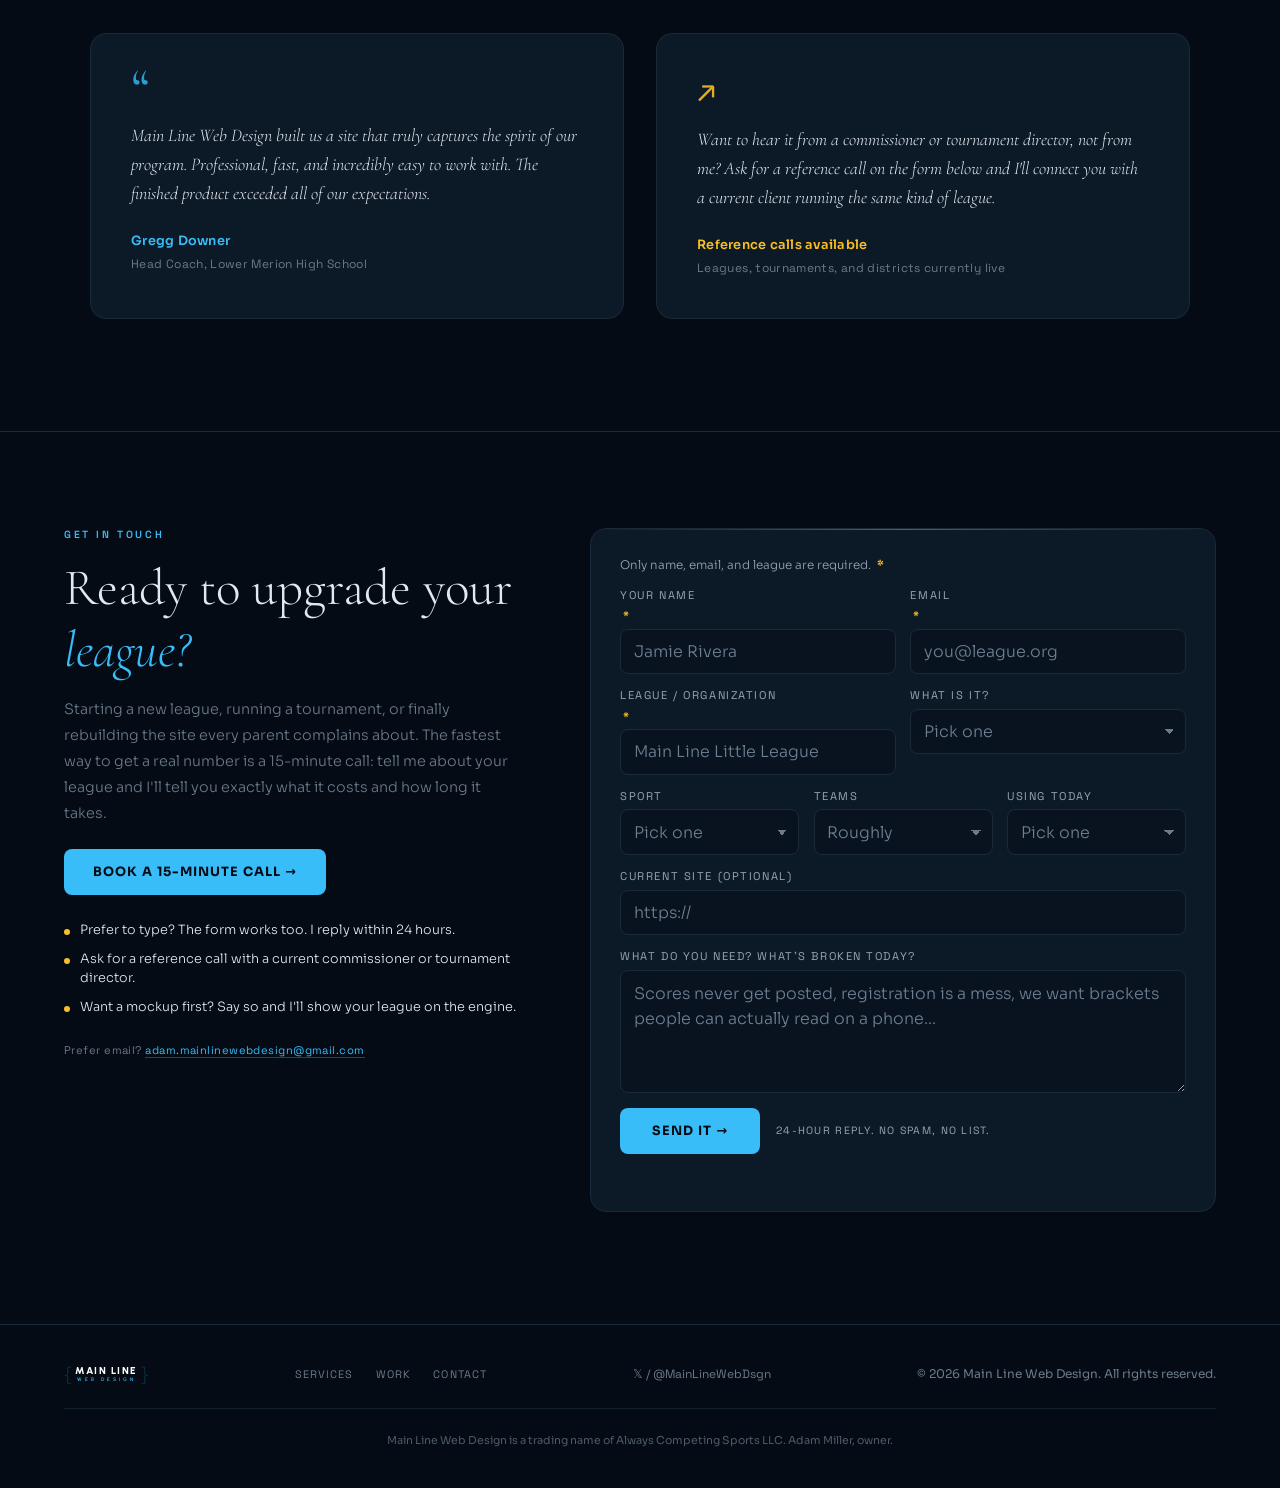
==== commit 1d0b52a1: "Meta Pixel live: dataset "Main Line Web Design" (1451916610387033) on the homepage and booking page " ====
--- a/index.html
+++ b/index.html
@@ -1202,7 +1202,7 @@
 })();
 // META PIXEL — paste the Pixel ID (15 digits) into META_PIXEL_ID to switch it on. Blank = nothing loads.
 (function(){
-  var META_PIXEL_ID=''; // <-- Meta Pixel ID
+  var META_PIXEL_ID='1451916610387033'; // <-- Meta Pixel ID (dataset "Main Line Web Design")
   if(!META_PIXEL_ID)return;
   !function(f,b,e,v,n,t,s){if(f.fbq)return;n=f.fbq=function(){n.callMethod?n.callMethod.apply(n,arguments):n.queue.push(arguments)};if(!f._fbq)f._fbq=n;n.push=n;n.loaded=!0;n.version='2.0';n.queue=[];t=b.createElement(e);t.async=!0;t.src=v;s=b.getElementsByTagName(e)[0];s.parentNode.insertBefore(t,s)}(window,document,'script','https://connect.facebook.net/en_US/fbevents.js');
   fbq('init',META_PIXEL_ID);fbq('track','PageView');
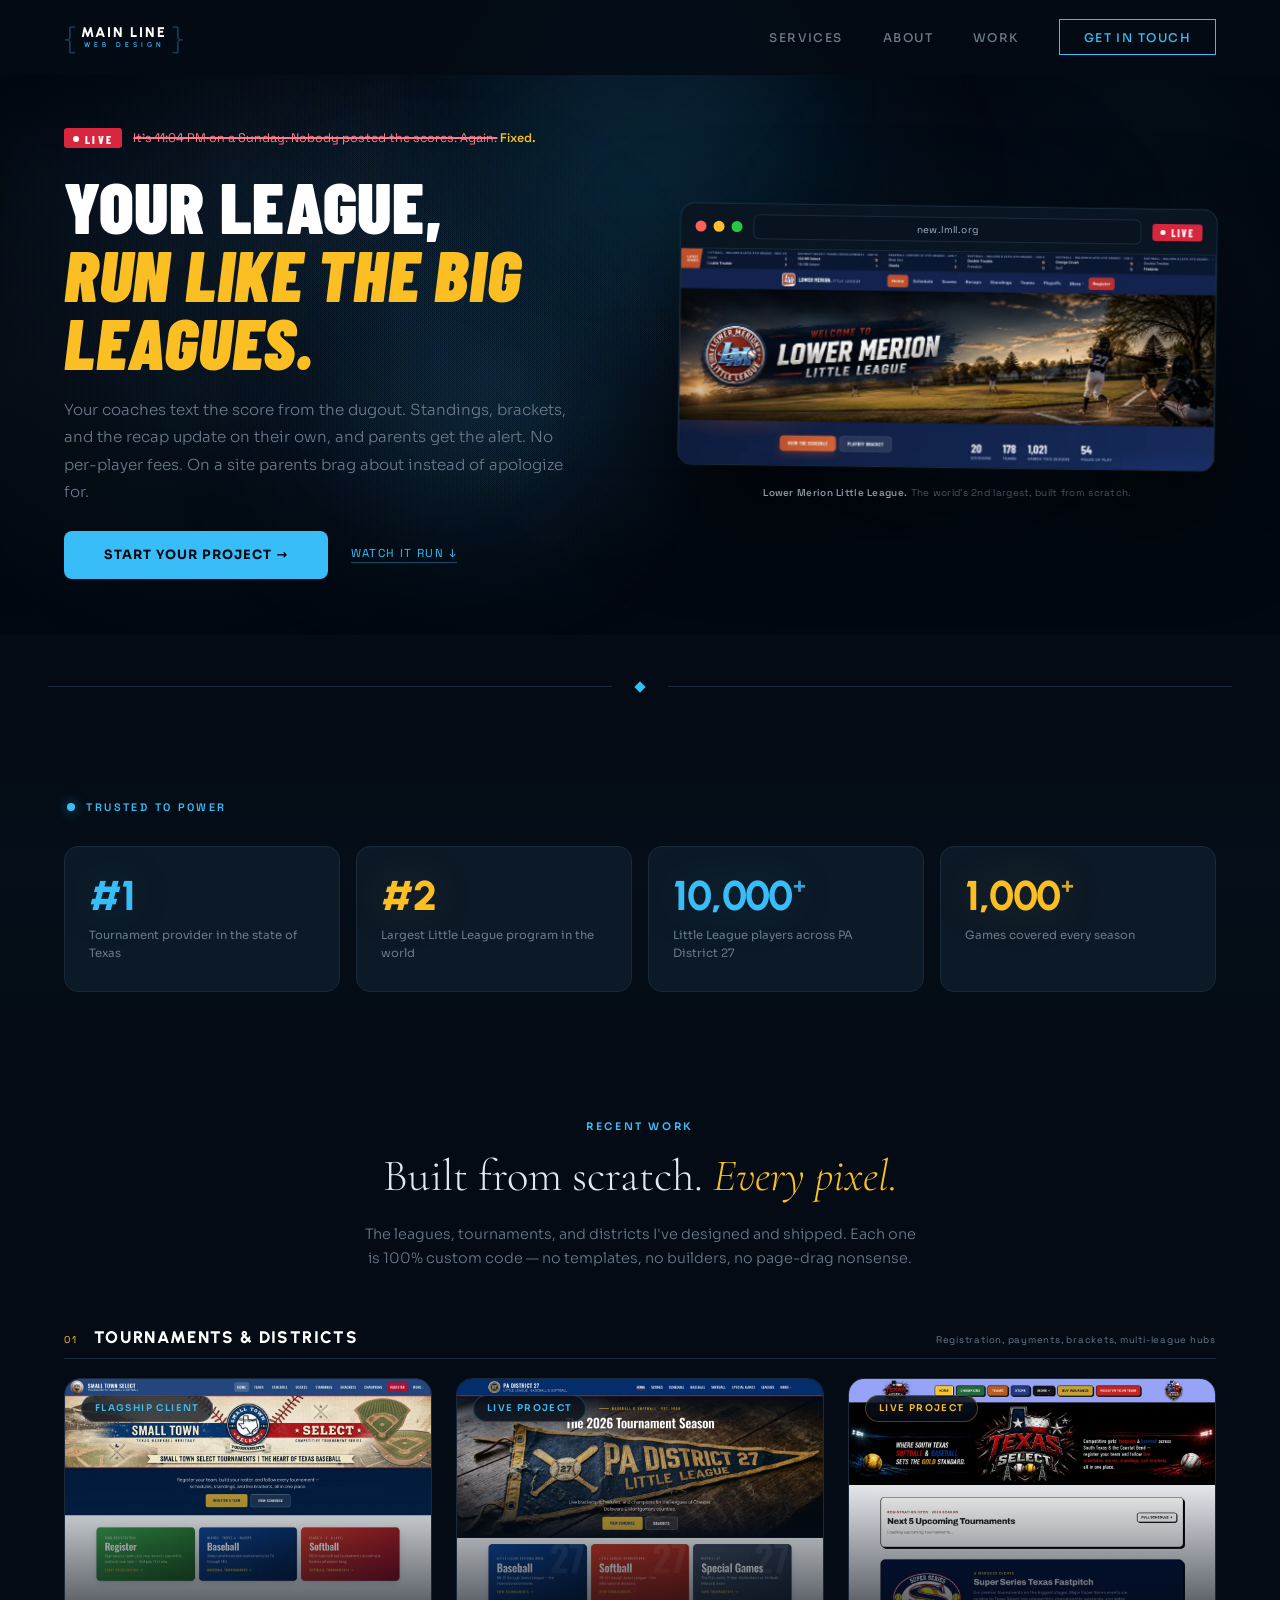
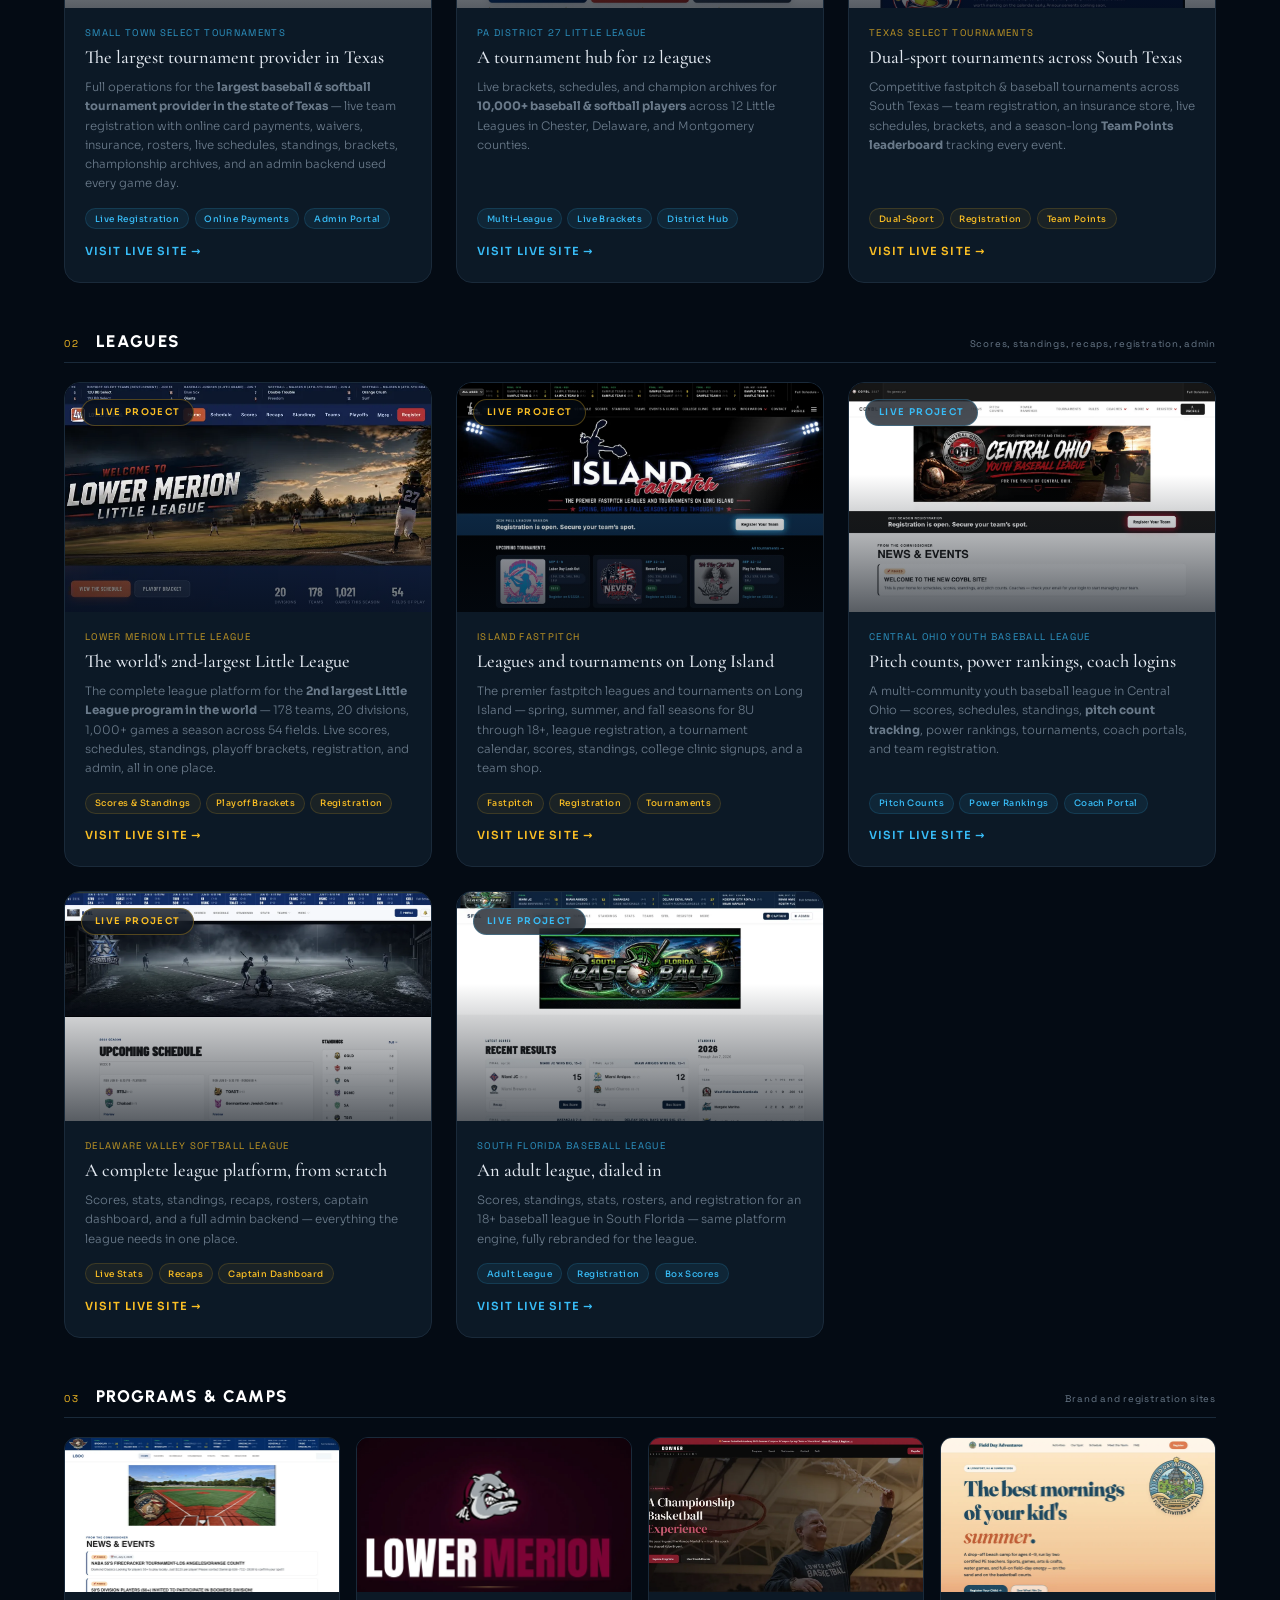
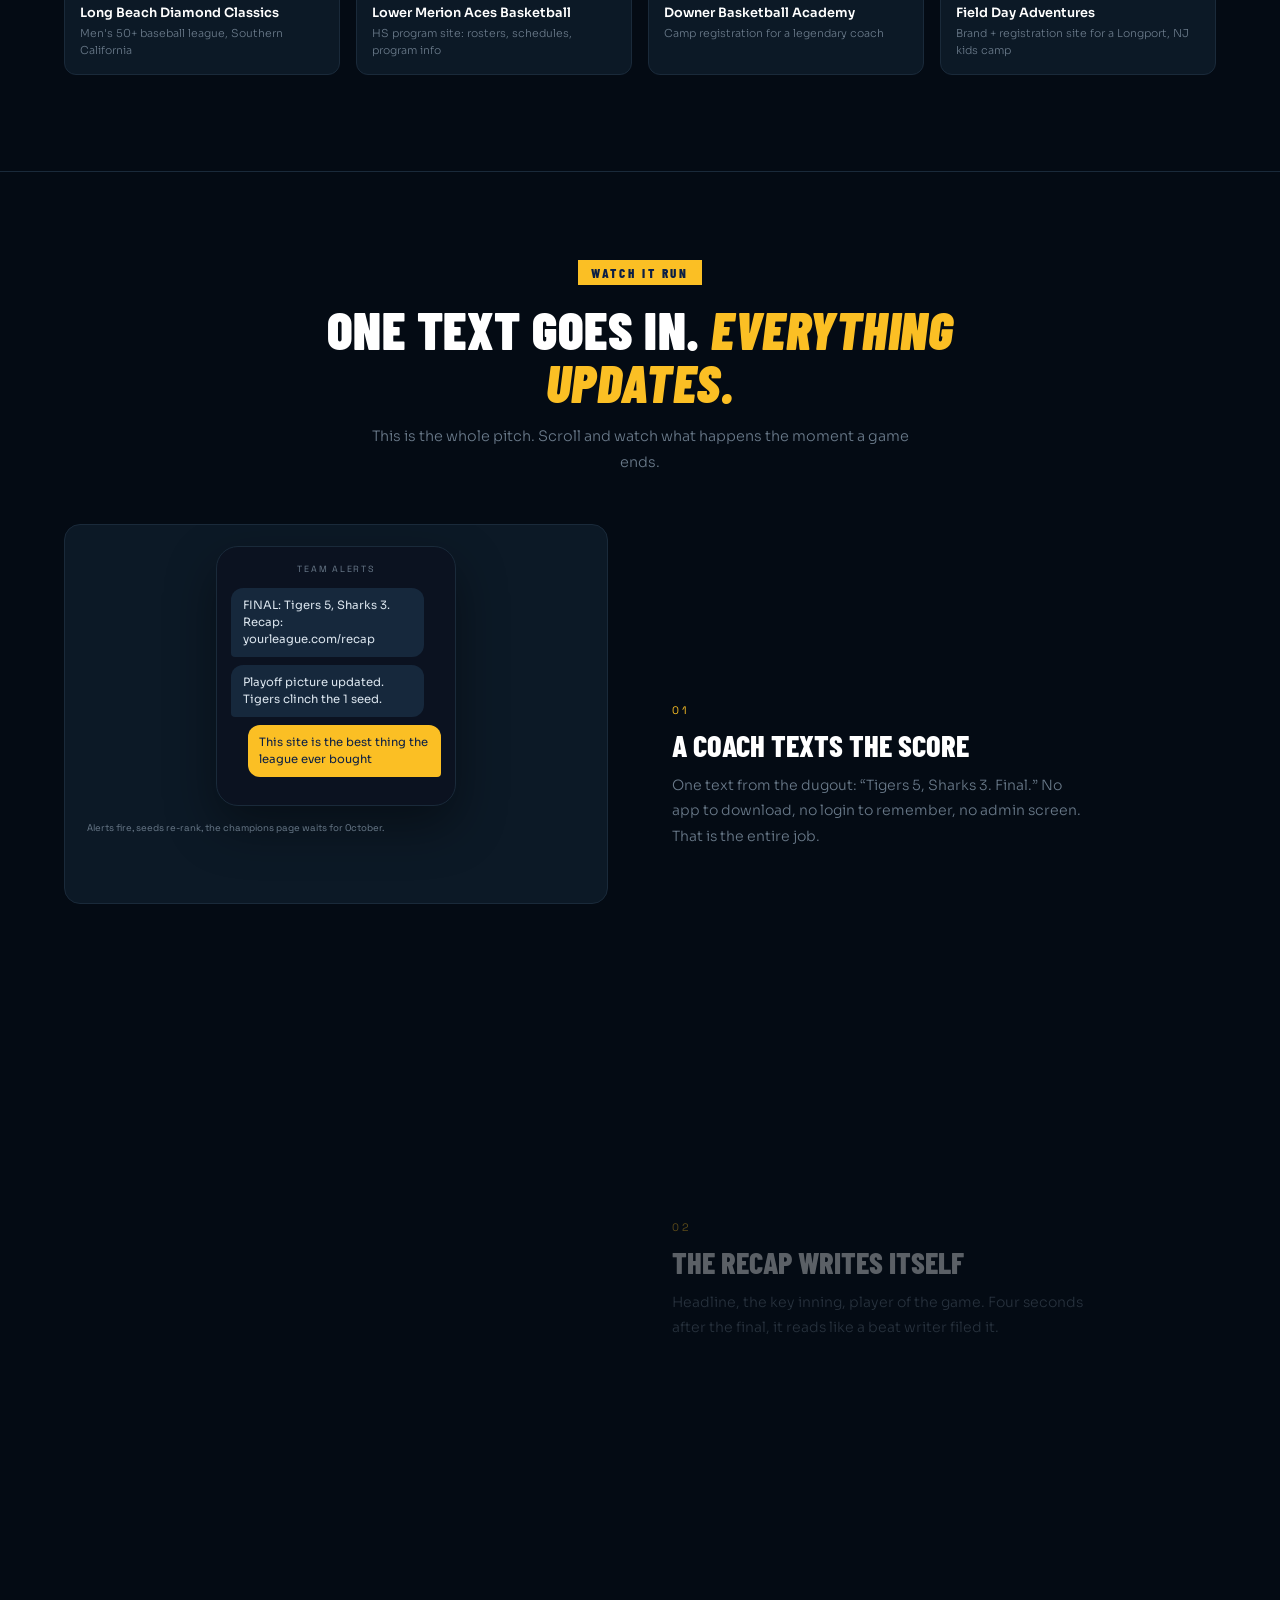
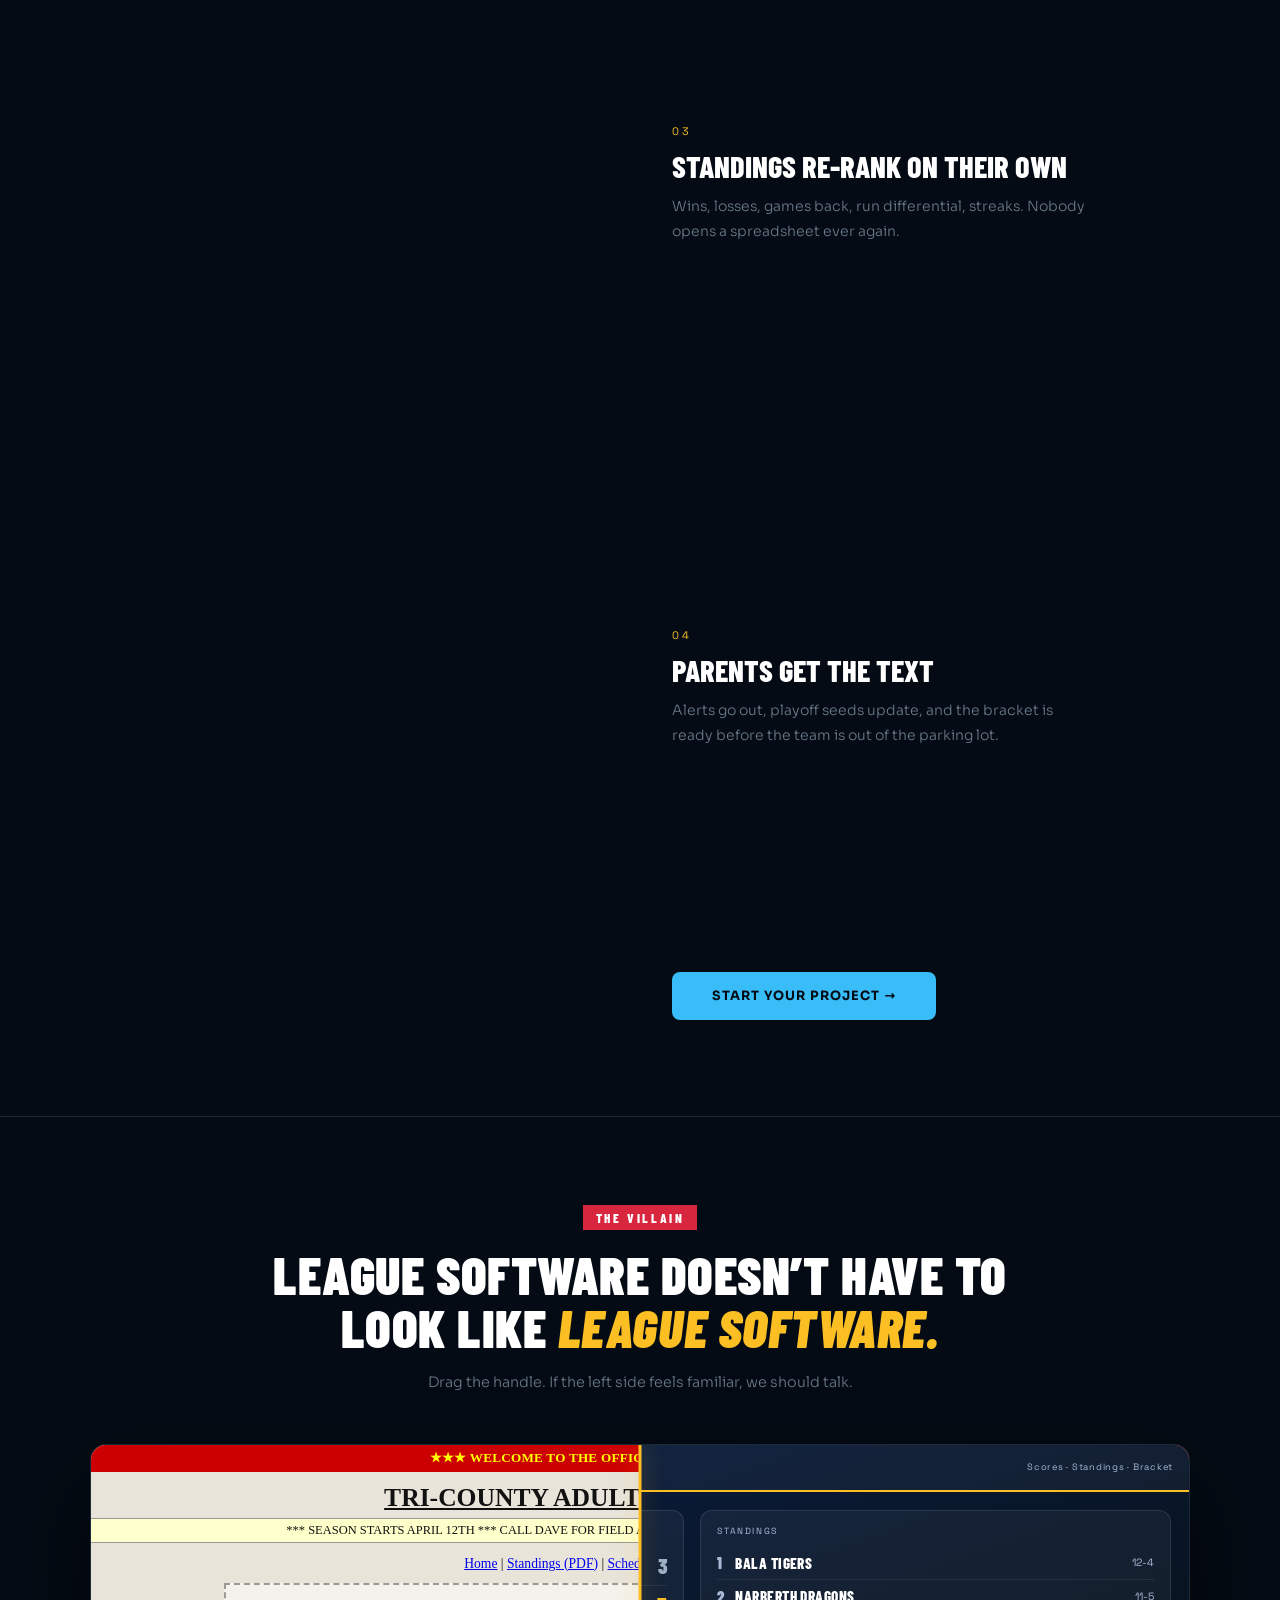
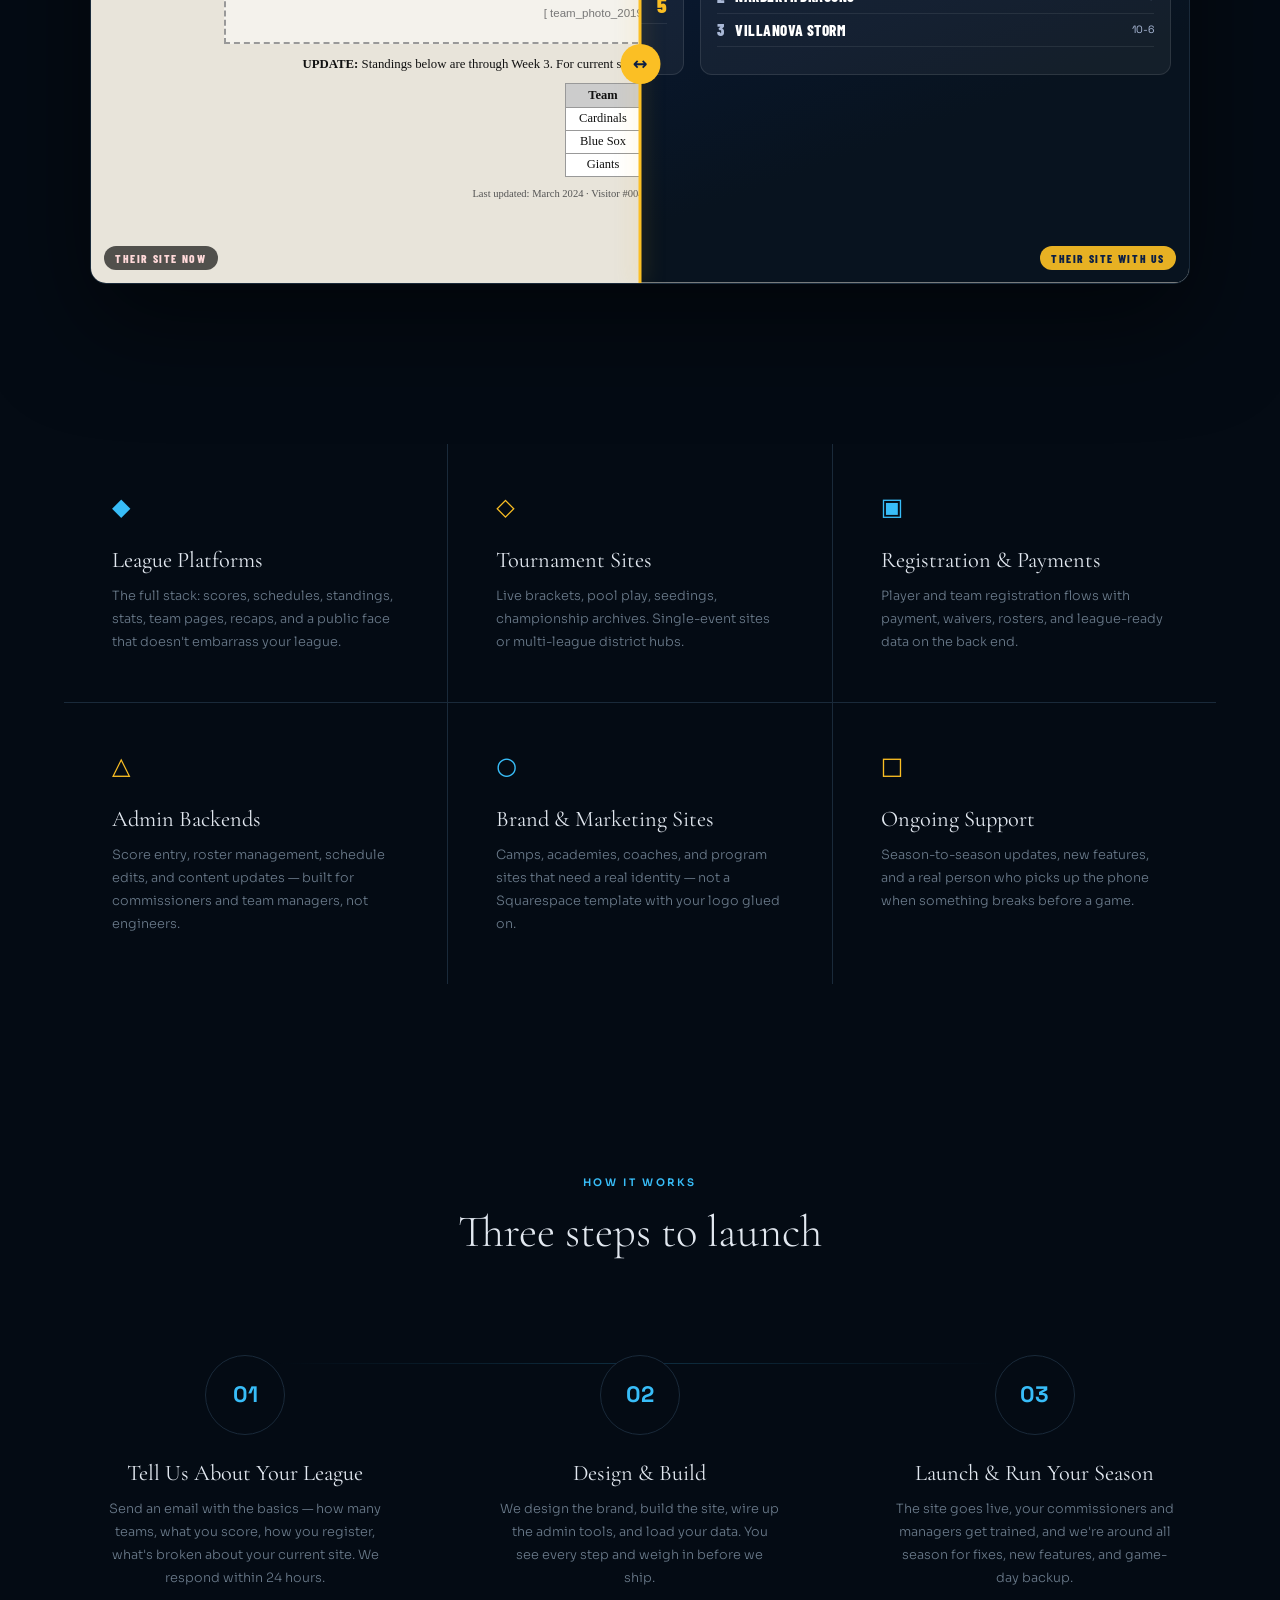
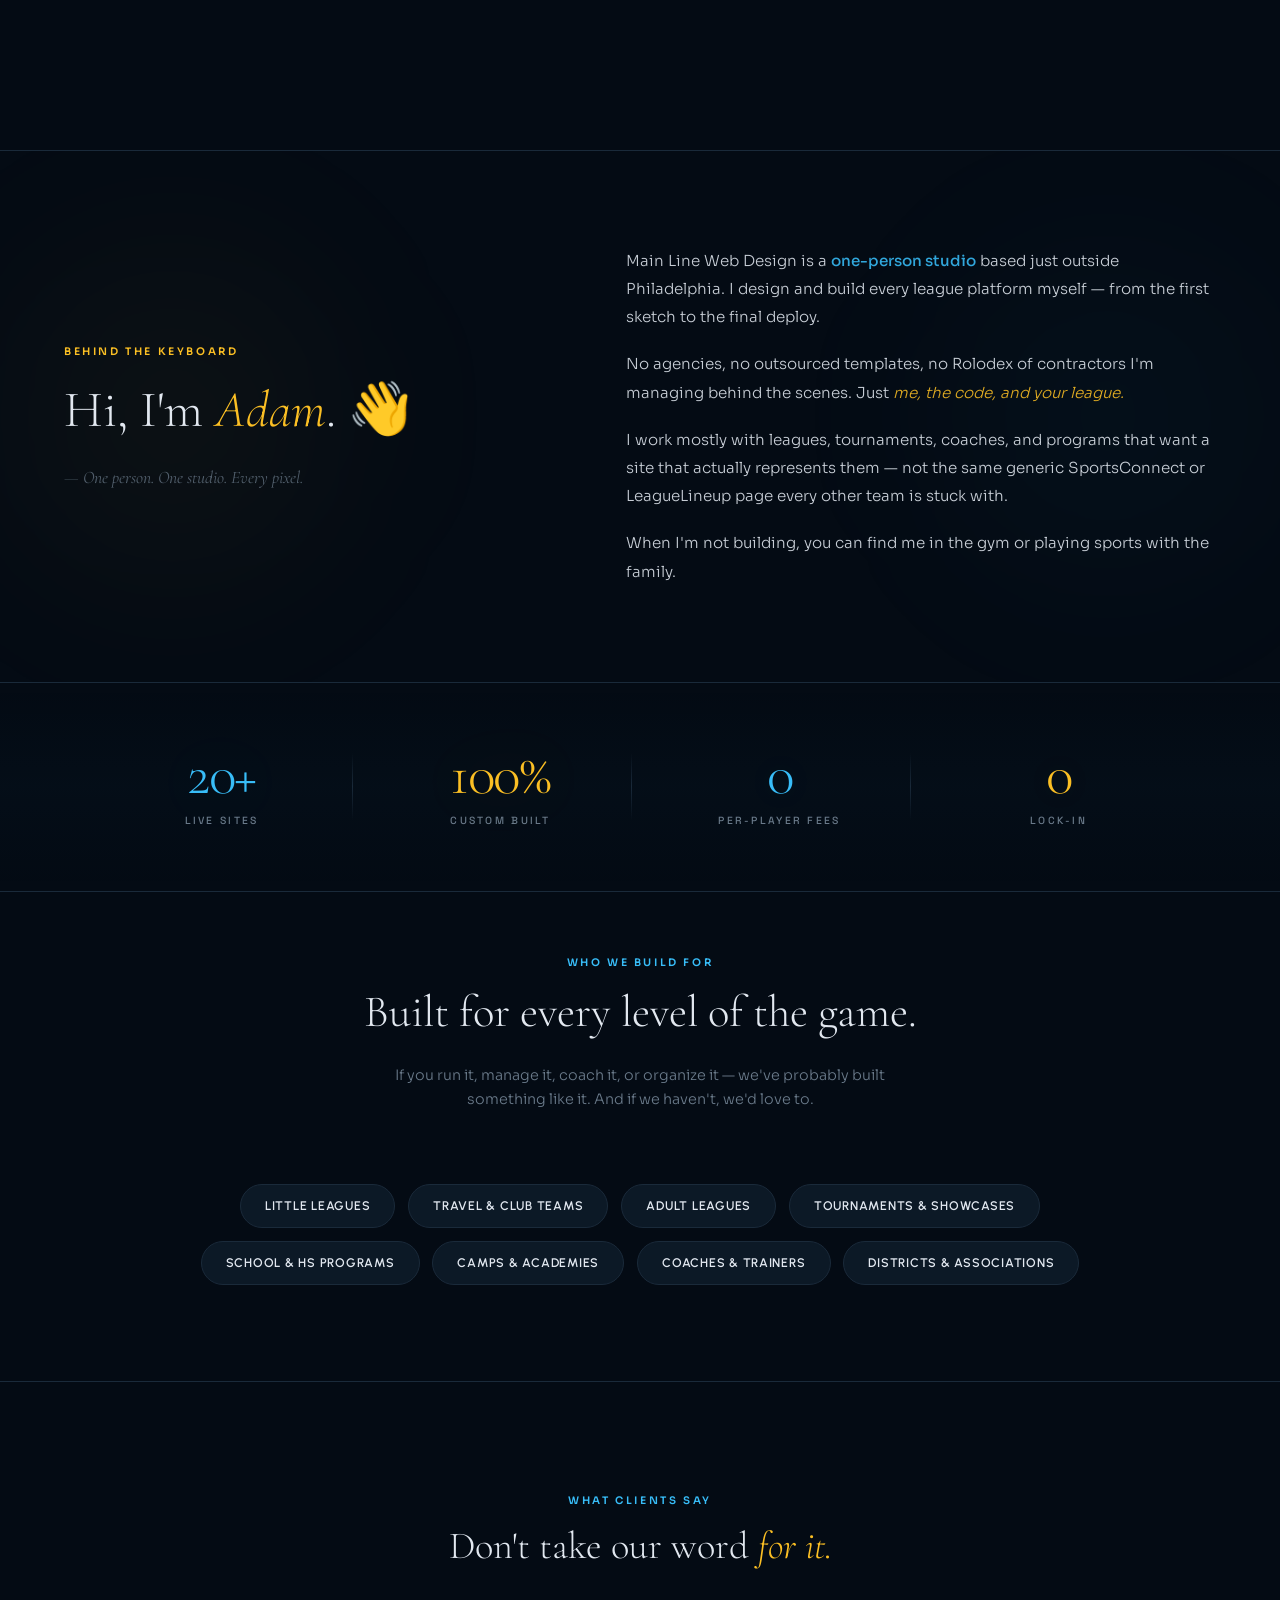
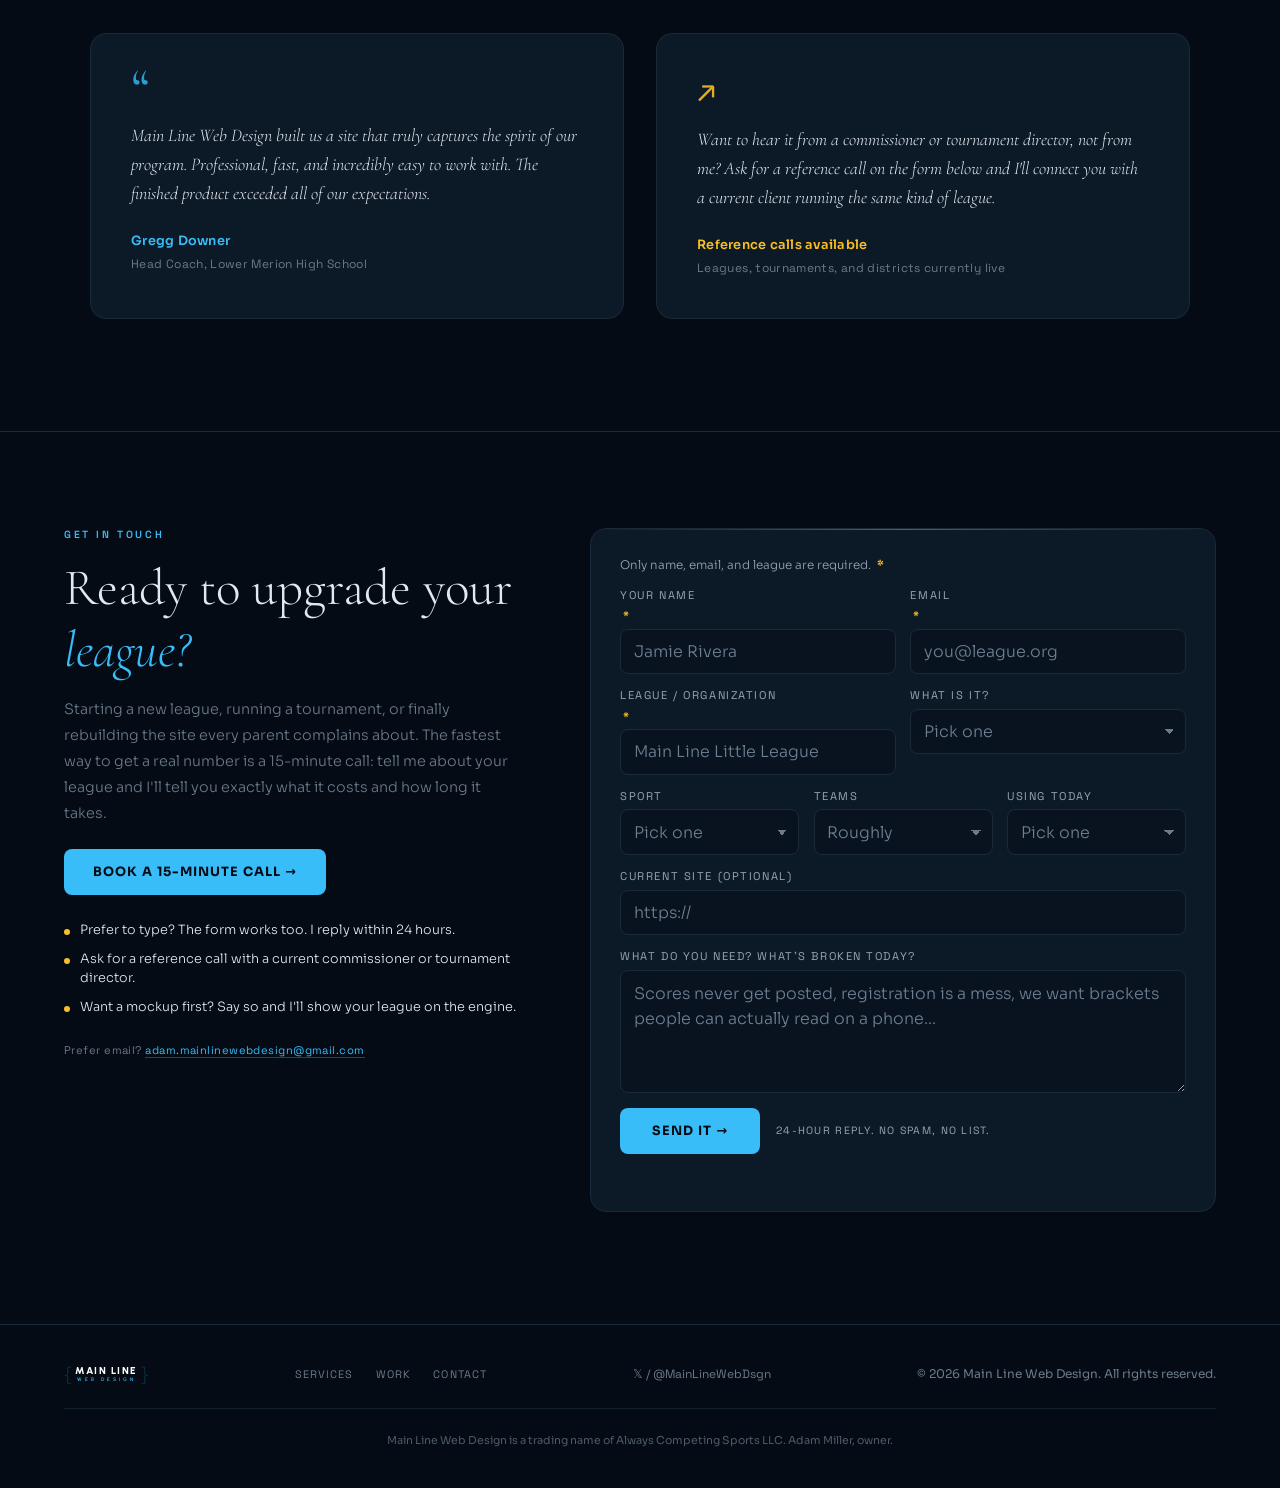
==== commit 4d7bf38b: "Portfolio: link SFBL to sfbl.com instead of the vercel preview URL Co-Authored-By: Claude Sonnet 5.5" ====
--- a/index.html
+++ b/index.html
@@ -884,13 +884,13 @@
       </div>
     </div>
     <div class="featured-card reveal" data-tilt>
-      <a class="featured-img" href="https://sfbl-1.vercel.app/" target="_blank" rel="noopener"><img src="sfbl-screenshot.webp" alt="South Florida Baseball League Website" loading="lazy"><div class="featured-img-overlay"></div><div class="featured-badge">Live Project</div></a>
+      <a class="featured-img" href="https://sfbl.com/" target="_blank" rel="noopener"><img src="sfbl-screenshot.webp" alt="South Florida Baseball League Website" loading="lazy"><div class="featured-img-overlay"></div><div class="featured-badge">Live Project</div></a>
       <div class="featured-body">
         <div class="client-name">South Florida Baseball League</div>
         <h3>An adult league, dialed in</h3>
         <p>Scores, standings, stats, rosters, and registration for an 18+ baseball league in South Florida &mdash; same platform engine, fully rebranded for the league.</p>
         <div class="featured-tags"><span>Adult League</span><span>Registration</span><span>Box Scores</span></div>
-        <a href="https://sfbl-1.vercel.app/" target="_blank" rel="noopener" class="featured-link">Visit Live Site &rarr;</a>
+        <a href="https://sfbl.com/" target="_blank" rel="noopener" class="featured-link">Visit Live Site &rarr;</a>
       </div>
     </div>
     </div>
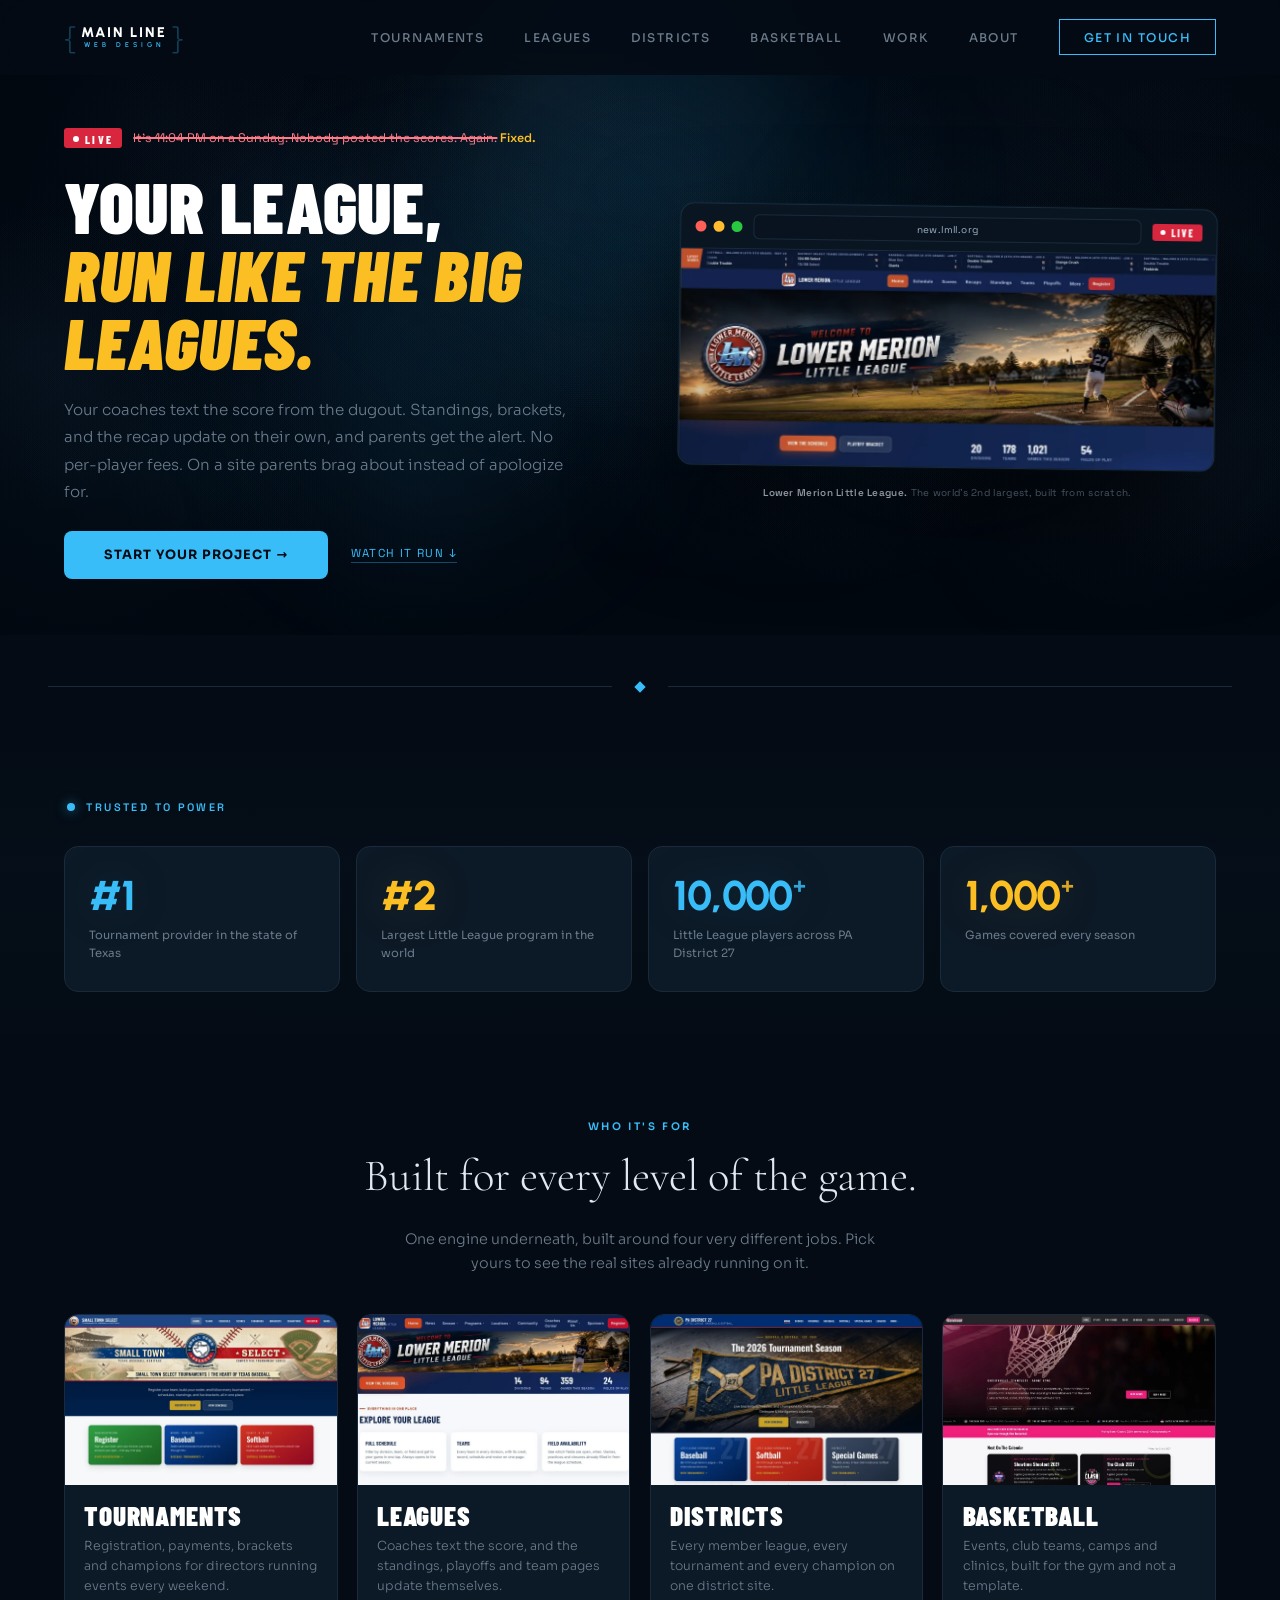
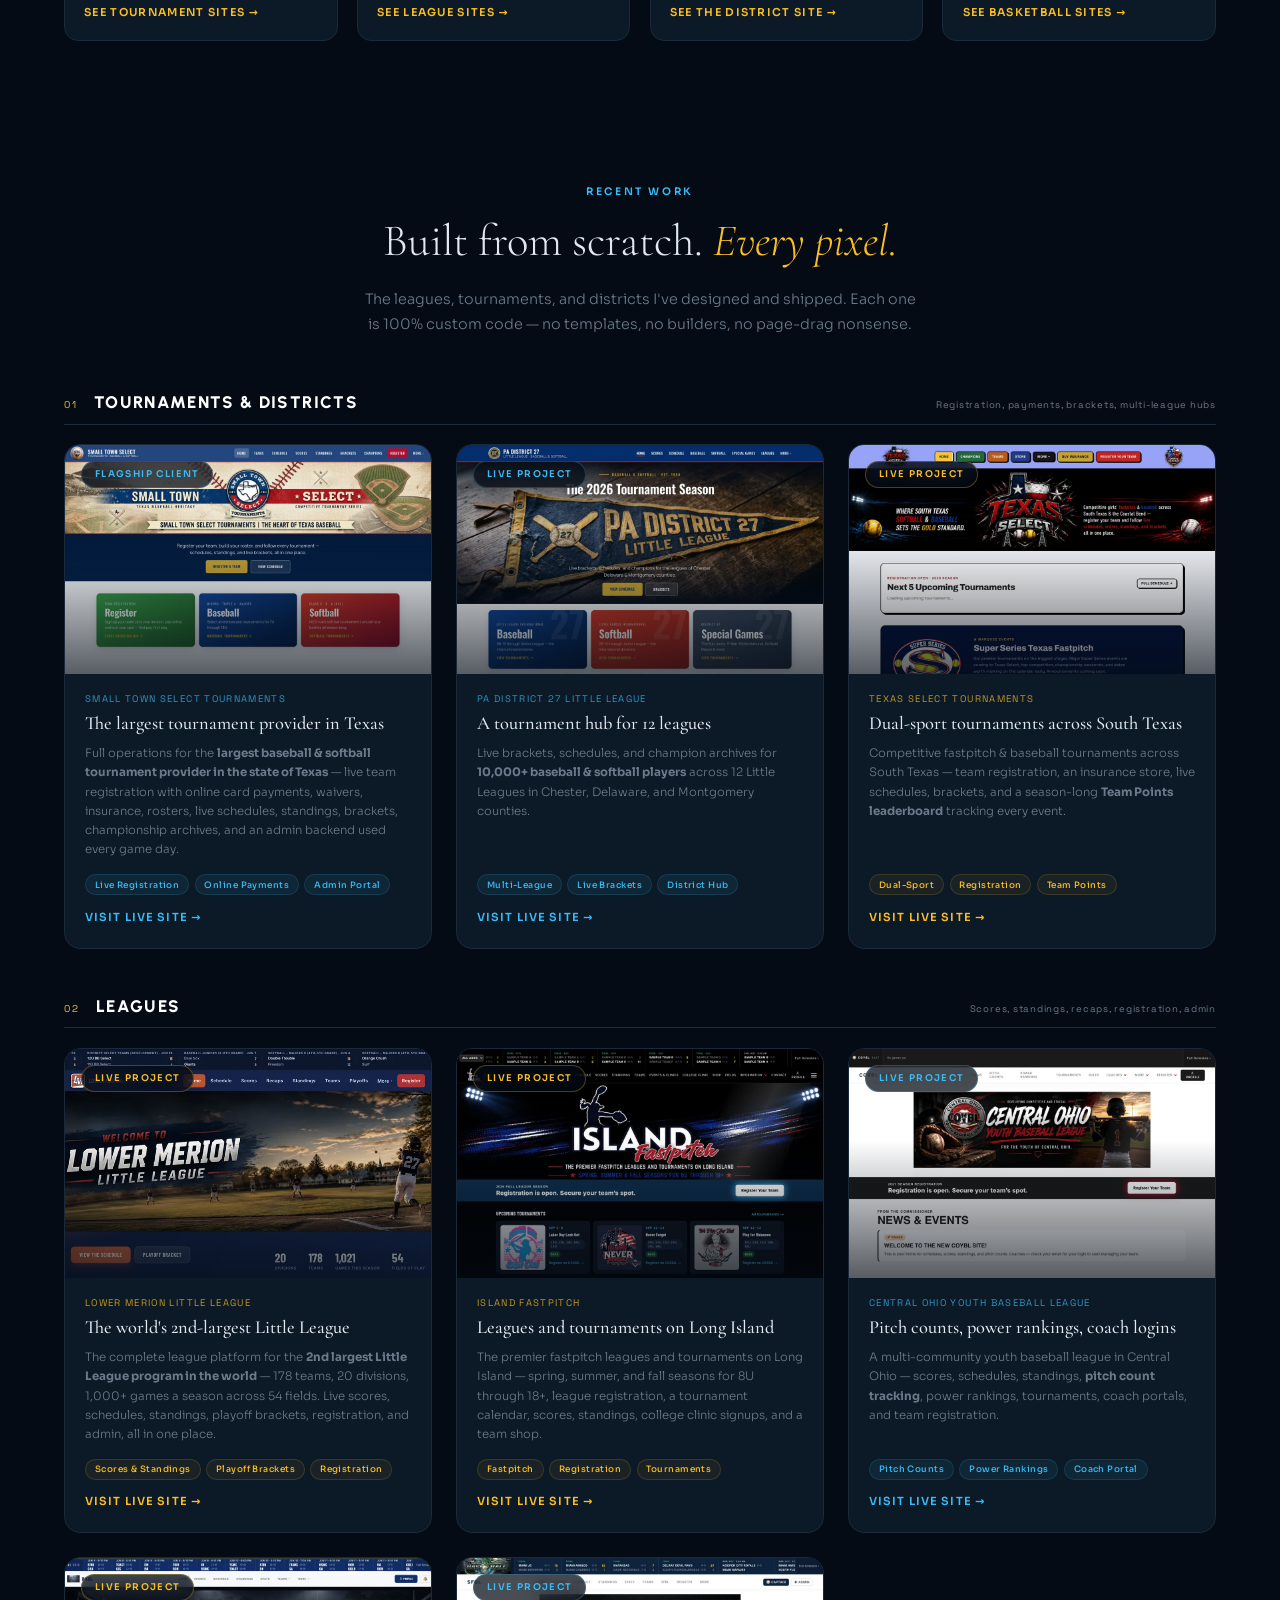
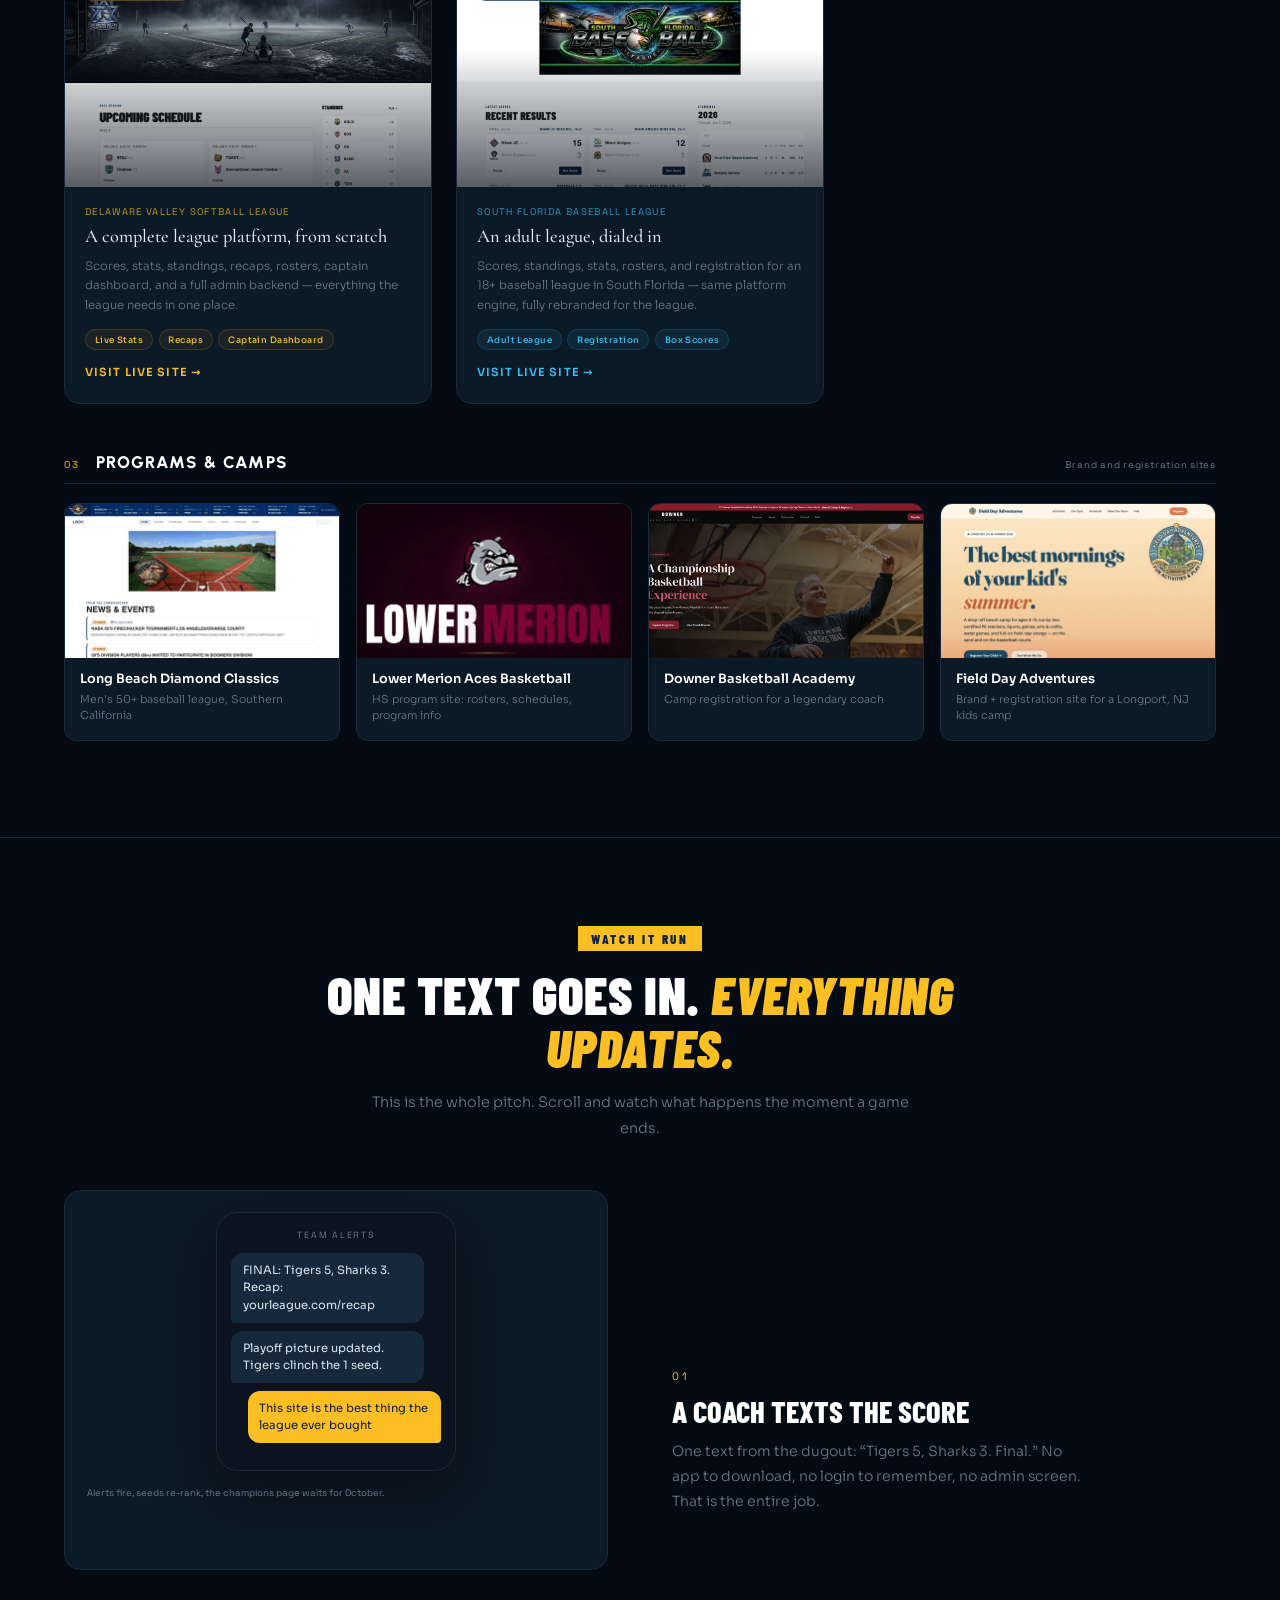
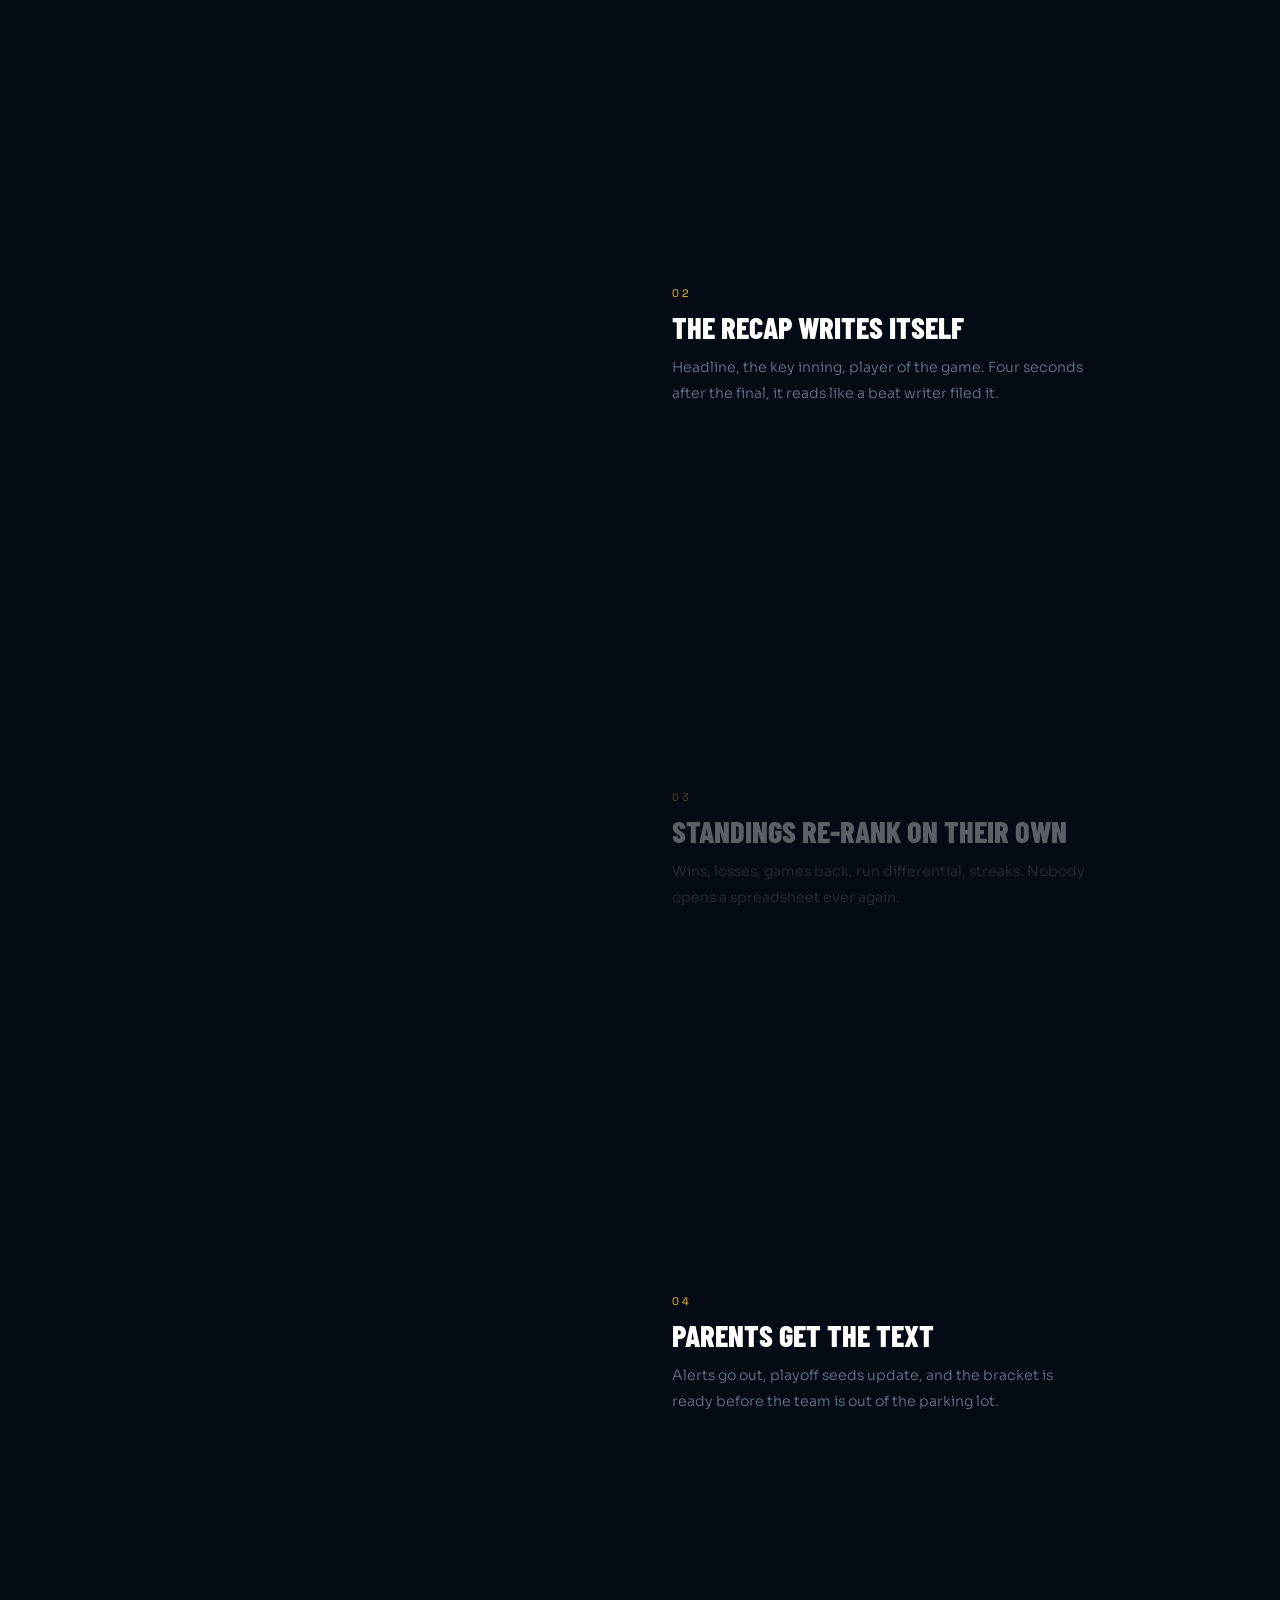
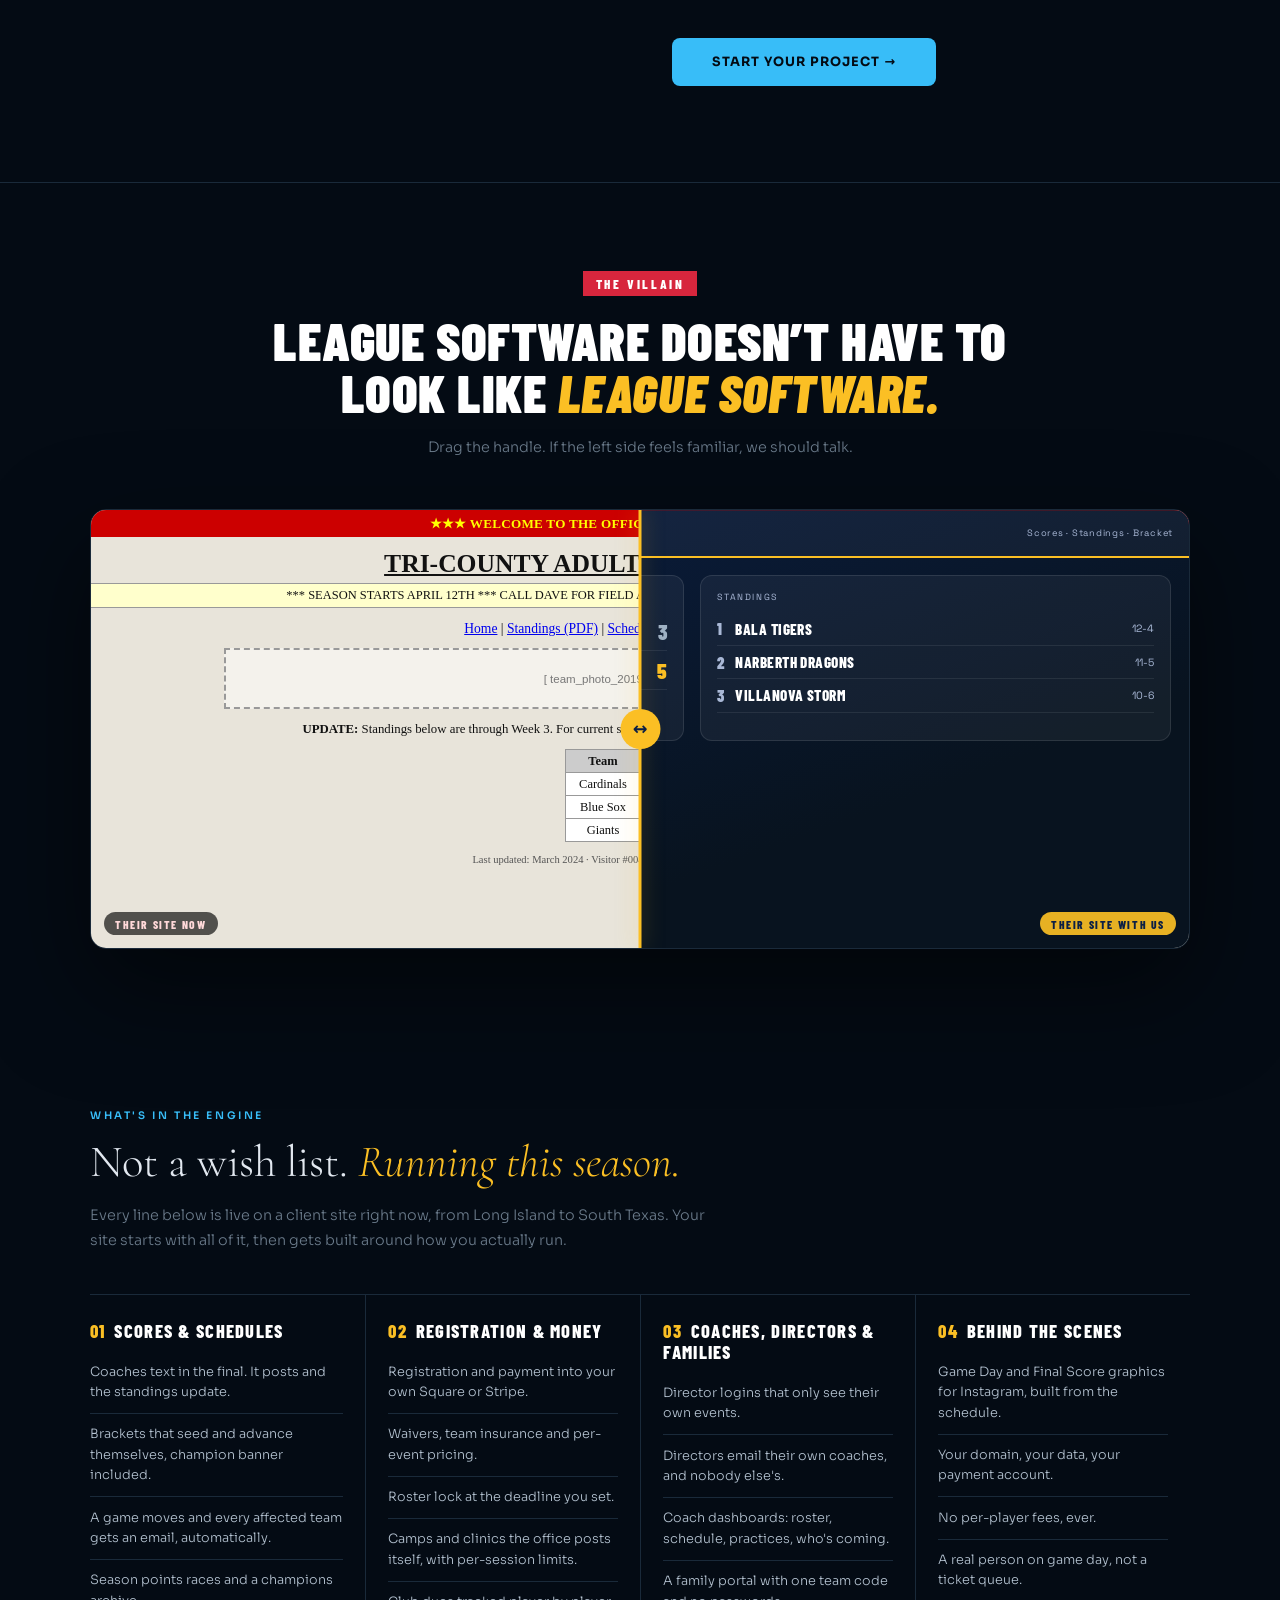
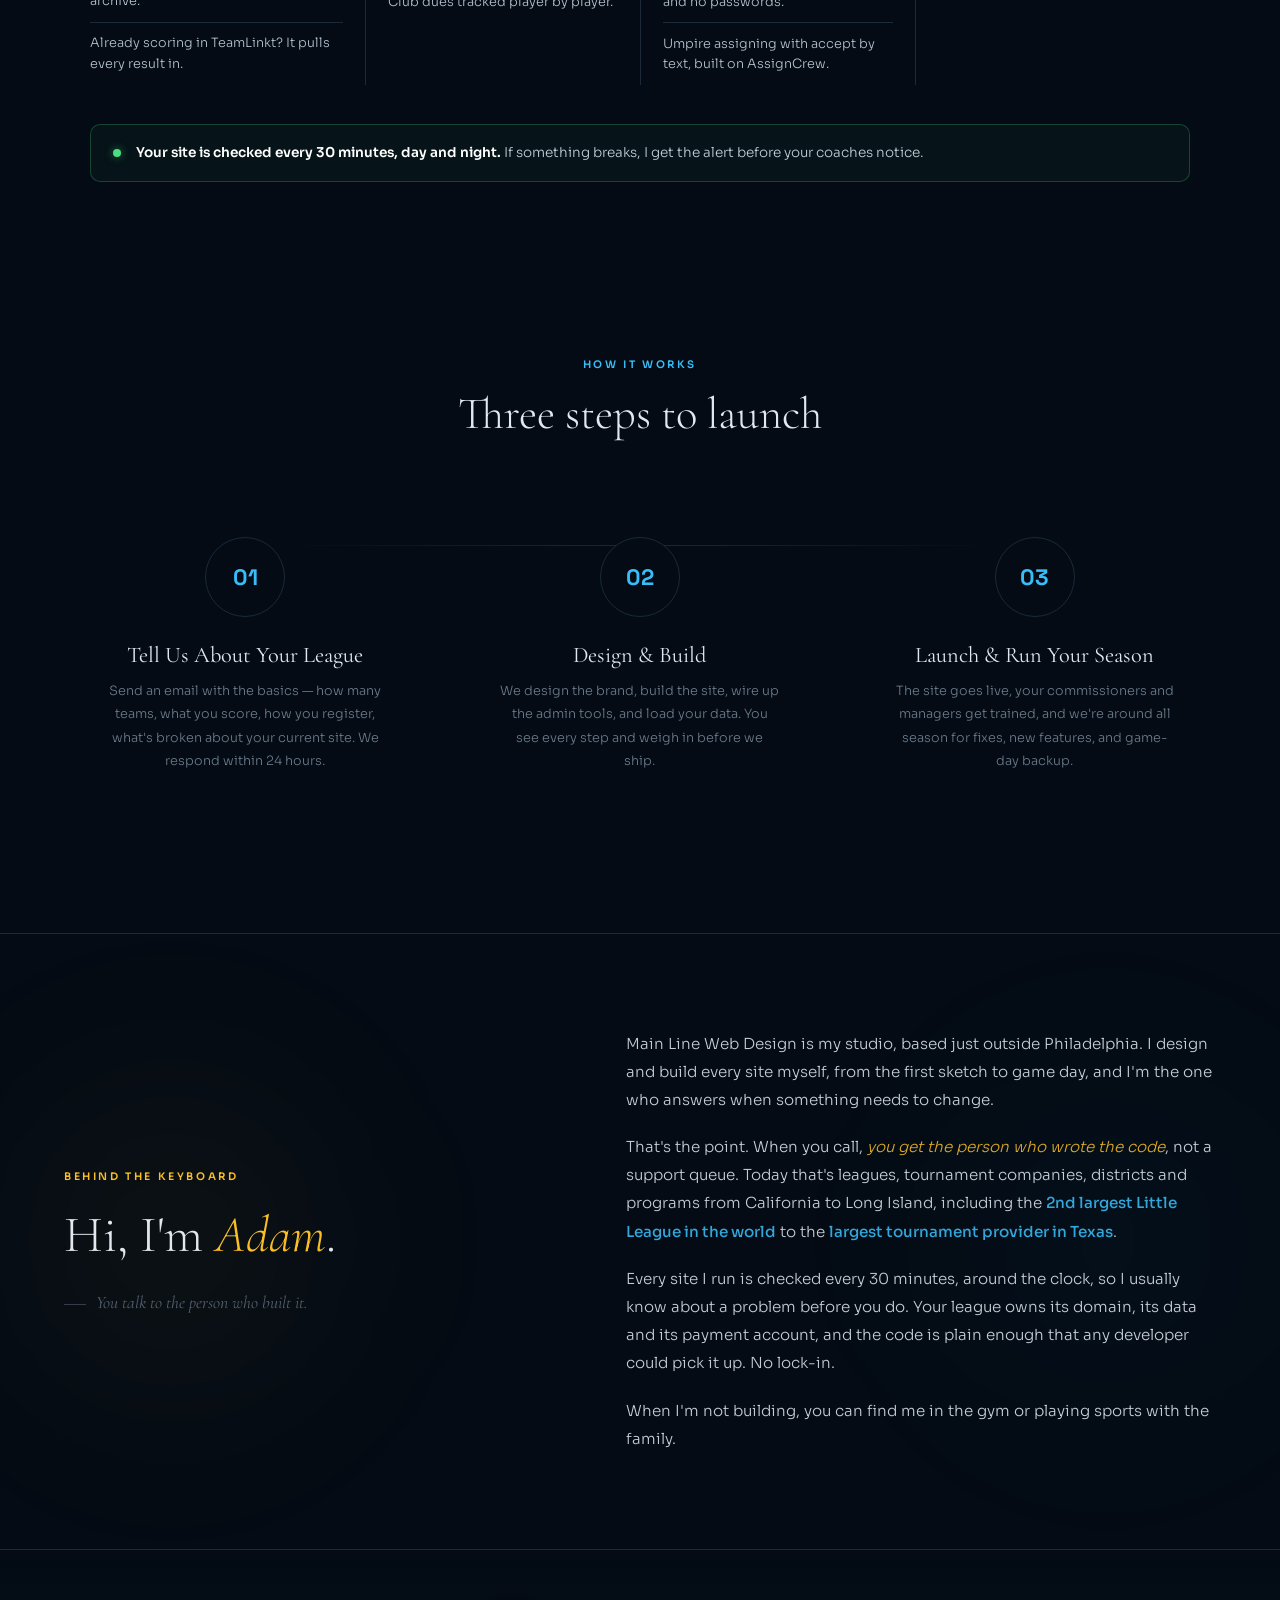
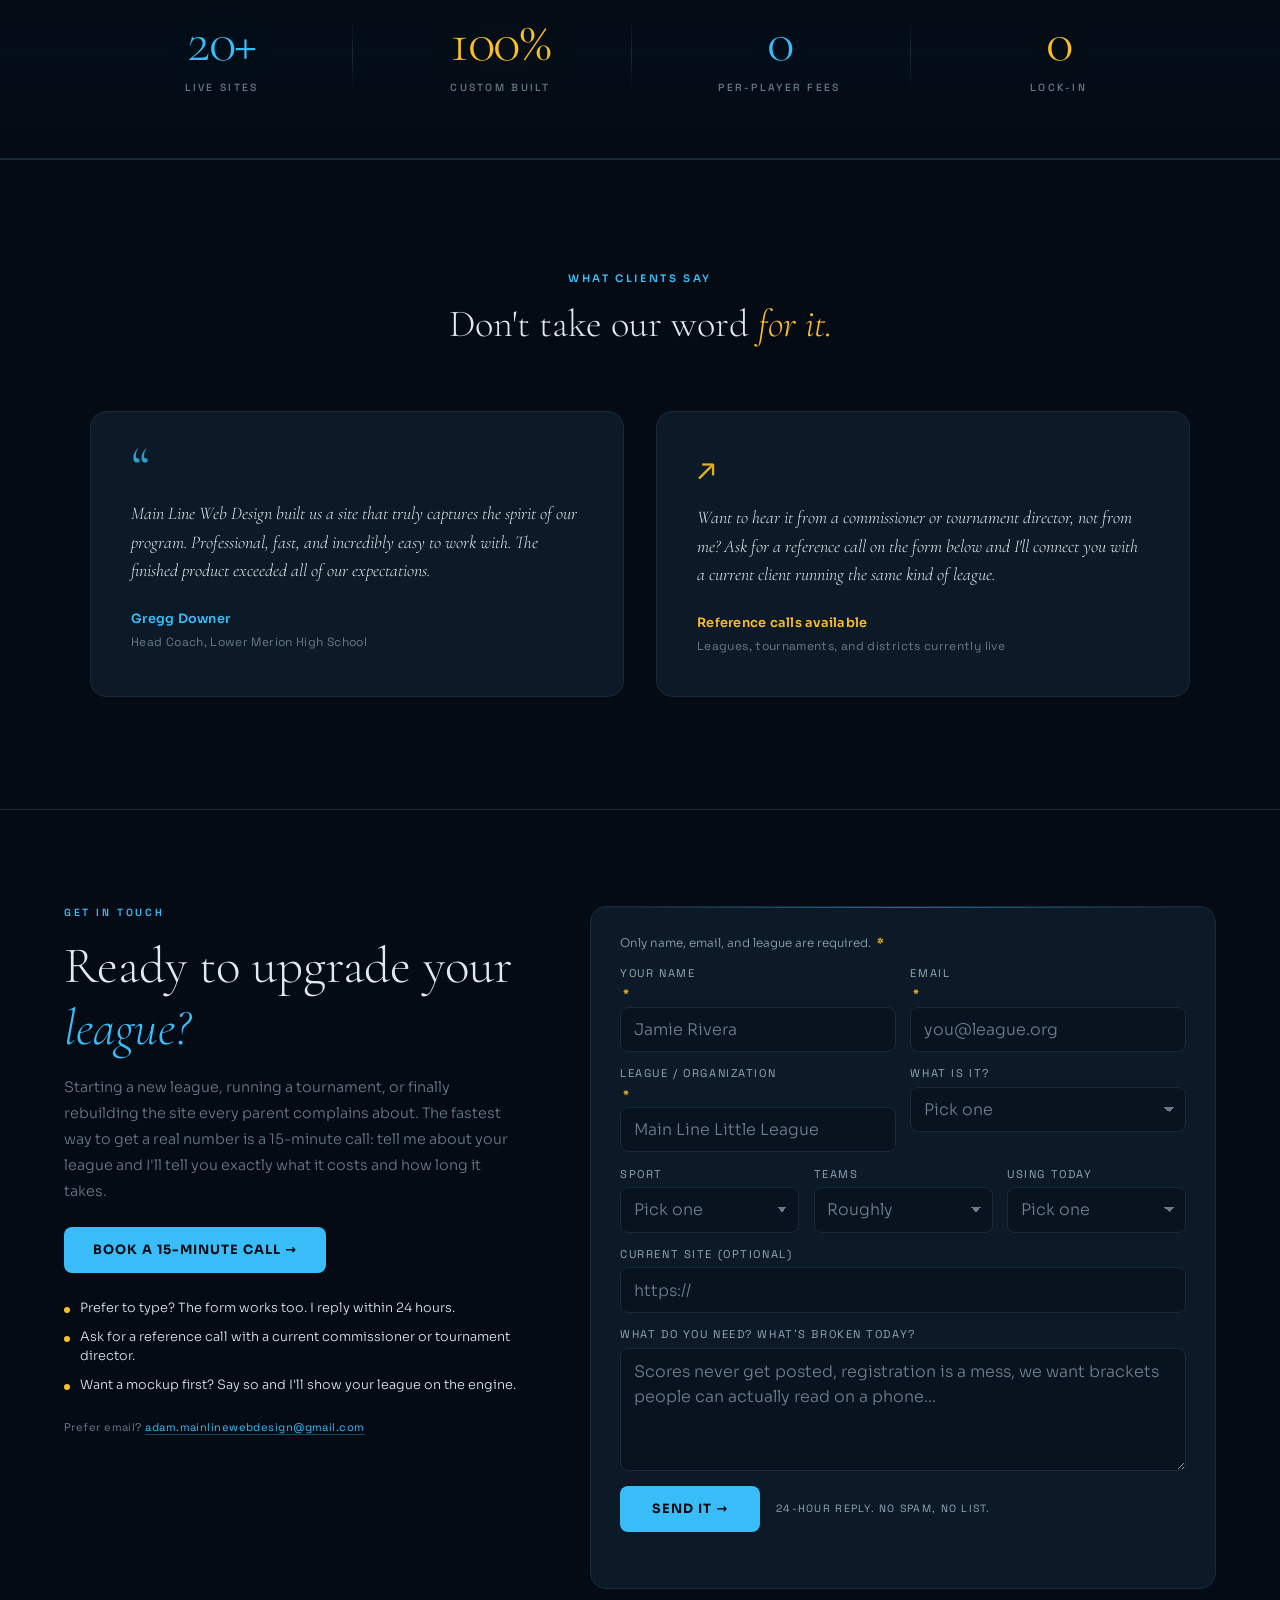
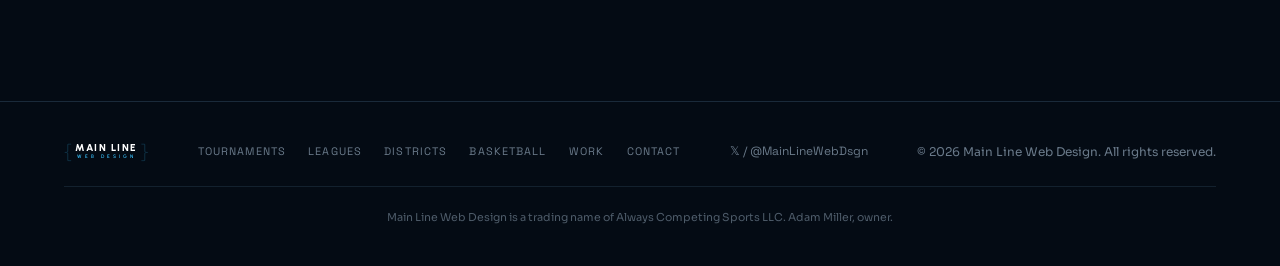
==== commit 9103af5c: "Buyer pages for tournaments, leagues and basketball; homepage engine, about and pricing refresh - to" ====
--- a/index.html
+++ b/index.html
@@ -182,18 +182,37 @@
 .intro-section h2 em{font-style:italic;color:var(--accent)}
 .intro-section p{font-size:.9rem;color:var(--muted);line-height:2;font-weight:300}
 
-/* SERVICES */
-.services{padding:4rem 4rem 8rem}
-.services-grid{display:grid;grid-template-columns:repeat(3,1fr);gap:1px;background:var(--border)}
-.serv-card{background:var(--bg);padding:3rem;transition:all .5s;cursor:pointer;position:relative}
-.serv-card::after{content:'';position:absolute;bottom:0;left:0;width:0;height:1px;background:var(--accent);transition:width .5s}
-.serv-card:hover::after{width:100%}
-.serv-card:hover{background:var(--card)}
-.serv-icon{font-size:1.5rem;color:var(--accent);margin-bottom:1.5rem;transition:transform .5s,color .5s}
-.serv-card:nth-child(2n) .serv-icon{color:var(--accent2)}
-.serv-card:hover .serv-icon{transform:scale(1.2) rotate(8deg)}
-.serv-card h3{font-family:var(--serif);font-size:1.4rem;font-weight:400;margin-bottom:.75rem}
-.serv-card p{font-size:.8rem;color:var(--muted);line-height:1.8;font-weight:300}
+/* ENGINE: what is actually shipped, grouped */
+.engine{padding:4rem 4rem 7rem}
+.eng-head{max-width:1100px;margin:0 auto 2.6rem}
+.eng-head .label{font-size:.65rem;letter-spacing:.25em;text-transform:uppercase;color:var(--accent);margin-bottom:1rem;font-weight:600}
+.eng-head h2{font-family:var(--serif);font-size:2.8rem;font-weight:300;line-height:1.1}
+.eng-head h2 em{font-style:italic;color:var(--accent2)}
+.eng-sub{color:var(--muted);font-size:.9rem;max-width:620px;margin-top:1rem;line-height:1.7;font-weight:300}
+.eng-grid{display:grid;grid-template-columns:repeat(4,1fr);max-width:1100px;margin:0 auto;border-top:1px solid var(--border)}
+.eng-col{padding:1.6rem 1.4rem 0 0;min-width:0}
+.eng-col+.eng-col{border-left:1px solid var(--border);padding-left:1.4rem}
+.eng-col h3{font-family:'Barlow Condensed',sans-serif;font-weight:800;font-size:1.15rem;letter-spacing:.07em;text-transform:uppercase;color:#fff;margin-bottom:.6rem;line-height:1.15}
+.eng-col h3 span{color:var(--accent2);margin-right:.55rem}
+.eng-col ul{list-style:none}
+.eng-col li{font-size:.8rem;line-height:1.6;color:#b4c2d0;padding:.65rem 0;border-bottom:1px solid var(--border);font-weight:300}
+.eng-col li:last-child{border-bottom:none}
+.eng-watch{max-width:1100px;margin:2.4rem auto 0;display:flex;gap:.9rem;align-items:center;padding:1.1rem 1.4rem;border:1px solid rgba(74,222,128,.25);background:rgba(74,222,128,.04);border-radius:10px}
+.eng-watch .sdot{flex:none;width:8px;height:8px}
+.eng-watch p{font-size:.85rem;color:#c3cfdb;line-height:1.6;font-weight:300}
+.eng-watch b{color:#fff;font-weight:600}
+
+/* DOORS: one page per kind of buyer */
+.door-grid{display:grid;grid-template-columns:repeat(4,1fr);gap:1.2rem;max-width:1200px;margin:2.4rem auto 0;padding:0 0 3rem}
+.door{display:flex;flex-direction:column;background:var(--card);border:1px solid var(--border);border-radius:14px;overflow:hidden;color:inherit;text-decoration:none;transition:border-color .4s,transform .4s cubic-bezier(.16,1,.3,1),box-shadow .4s}
+.door:hover{border-color:rgba(251,191,36,.45);transform:translateY(-4px);box-shadow:0 22px 50px rgba(0,0,0,.4)}
+.door-img{display:block;aspect-ratio:16/10;overflow:hidden;background:var(--bg)}
+.door-img img{width:100%;height:100%;object-fit:cover;object-position:top center;display:block;transition:transform .7s cubic-bezier(.16,1,.3,1)}
+.door:hover .door-img img{transform:scale(1.05)}
+.door-body{display:flex;flex-direction:column;gap:.5rem;padding:1.1rem 1.2rem 1.3rem;flex:1}
+.door-body b{font-family:'Barlow Condensed',sans-serif;font-weight:900;font-size:1.7rem;letter-spacing:.03em;text-transform:uppercase;color:#fff;line-height:1}
+.door-body span{font-size:.78rem;color:var(--muted);line-height:1.6;font-weight:300;flex:1}
+.door-body i{font-style:normal;font-size:.68rem;letter-spacing:.12em;text-transform:uppercase;color:var(--accent2);font-weight:600}
 
 /* HOW IT WORKS */
 .hiw{padding:4rem 4rem 8rem}
@@ -248,7 +267,7 @@
 .about h2 .wave{display:inline-block;transform-origin:70% 70%;animation:wave 3s ease-in-out infinite}
 @keyframes wave{0%,55%,100%{transform:rotate(0)}10%,30%{transform:rotate(14deg)}20%,40%{transform:rotate(-8deg)}}
 .about-sig{font-family:var(--serif);font-size:1.1rem;color:var(--muted);font-style:italic;margin-top:1.8rem;opacity:.75}
-.about-sig::before{content:'\2014  ';opacity:.6}
+.about-sig::before{content:'';display:inline-block;width:22px;height:1px;background:currentColor;vertical-align:middle;margin-right:.6rem;opacity:.6}
 .about-body p{font-size:.95rem;color:var(--fg);line-height:1.85;font-weight:300;margin-bottom:1.2rem;opacity:.88}
 .about-body p strong{color:var(--accent);font-weight:500}
 .about-body p:last-child{margin-bottom:0}
@@ -504,18 +523,19 @@
 .vert-pill:hover{border-color:rgba(56,189,248,.4);color:var(--accent);transform:translateY(-2px);box-shadow:0 12px 30px rgba(0,0,0,.3),0 0 0 1px rgba(56,189,248,.1)}
 .vert-pill:nth-child(2n):hover{border-color:rgba(251,191,36,.4);color:var(--accent2);box-shadow:0 12px 30px rgba(0,0,0,.3),0 0 0 1px rgba(251,191,36,.1)}
 
-@media(max-width:1180px){.featured-grid{grid-template-columns:repeat(2,1fr)}.proof-grid{grid-template-columns:repeat(2,1fr);gap:1rem}.proof-strip{padding:3rem 2rem 3.5rem}.proof-headline{font-size:2.2rem}.dt-inner{gap:2.5rem}.price-grid{grid-template-columns:repeat(2,1fr)}.faq-grid{grid-template-columns:repeat(2,1fr)}.mini-grid{grid-template-columns:repeat(2,1fr)}.contact-inner{gap:2.5rem}}
+@media(max-width:1180px){.featured-grid{grid-template-columns:repeat(2,1fr)}.proof-grid{grid-template-columns:repeat(2,1fr);gap:1rem}.proof-strip{padding:3rem 2rem 3.5rem}.proof-headline{font-size:2.2rem}.dt-inner{gap:2.5rem}.price-grid{grid-template-columns:repeat(2,1fr)}.faq-grid{grid-template-columns:repeat(2,1fr)}.mini-grid{grid-template-columns:repeat(2,1fr)}.contact-inner{gap:2.5rem}.eng-grid{grid-template-columns:repeat(2,1fr)}.eng-col:nth-child(3){border-left:none;padding-left:0}.eng-col:nth-child(n+3){border-top:1px solid var(--border);margin-top:1rem}.door-grid{grid-template-columns:repeat(2,1fr)}nav{padding:1.2rem 2rem}.nav-links{gap:1.5rem}}
 @media(max-width:900px){
 nav{padding:1rem 1.5rem}
 .nav-toggle{display:flex}
 .nav-links{position:absolute;top:100%;left:0;right:0;flex-direction:column;align-items:stretch;gap:0;background:rgba(4,11,20,.98);backdrop-filter:blur(20px);border-bottom:1px solid var(--border);padding:.25rem 1.5rem 1.1rem;max-height:0;overflow:hidden;opacity:0;pointer-events:none;transition:max-height .32s cubic-bezier(.16,1,.3,1),opacity .25s}
-nav.open .nav-links{max-height:26rem;opacity:1;pointer-events:auto}
+nav.open .nav-links{max-height:36rem;opacity:1;pointer-events:auto}
 .nav-links a{font-size:.95rem;letter-spacing:.02em;text-transform:none;color:var(--fg);padding:1rem .2rem;border-bottom:1px solid var(--border)}
 .nav-links a:last-child{border-bottom:none}
 .nav-cta{color:var(--accent)!important;border:1px solid var(--accent)!important;border-radius:8px;text-align:center;margin-top:.9rem;padding:.85rem 1.5rem!important}
 .hero{padding:7rem 1.5rem 4rem}.hero-logo .line1{font-size:clamp(28px,8vw,42px)}.hero-logo .line2{font-size:clamp(14px,3.5vw,20px)}.hero-logo .bracket{font-size:clamp(60px,15vw,100px)}.hero-actions{flex-direction:column;align-items:center}
 .intro-section{grid-template-columns:1fr;gap:2rem;padding:4rem 1.5rem}
-.services{padding:4rem 1.5rem}.services-grid{grid-template-columns:1fr}
+.engine{padding:3.5rem 1.5rem 4.5rem}.eng-head h2{font-size:2.2rem}.eng-grid{grid-template-columns:1fr}.eng-col,.eng-col+.eng-col{border-left:none;padding:1.2rem 0 0}.eng-col+.eng-col{border-top:1px solid var(--border);margin-top:.6rem}.eng-watch{align-items:flex-start}.eng-watch .sdot{margin-top:.45rem}
+.door-grid{grid-template-columns:1fr;gap:1rem;padding-bottom:1.5rem}
 .featured{padding:4rem 1.5rem}.featured-grid{grid-template-columns:1fr;gap:1.5rem}
 .about{padding:4rem 1.5rem}.about-inner{grid-template-columns:1fr;gap:2.5rem}
 .stats{padding:2.5rem 1.5rem}.stats-grid{grid-template-columns:repeat(2,1fr);gap:2rem 1rem}
@@ -749,7 +769,7 @@
 <nav>
   <a href="#" class="nav-logo"><span class="bracket bl">{</span><span class="nav-text"><span class="n1">MAIN LINE</span><span class="n2">WEB DESIGN</span></span><span class="bracket br">}</span></a>
   <button class="nav-toggle" id="navToggle" aria-label="Open menu" aria-expanded="false" aria-controls="navLinks"><span></span><span></span><span></span></button>
-  <div class="nav-links" id="navLinks"><a href="#services">Services</a><a href="#about">About</a><a href="#work">Work</a><!--<a href="#pricing">Pricing</a>--><!--<a href="demo.html">Demo</a>--><a href="#contact" class="nav-cta">Get In Touch</a></div>
+  <div class="nav-links" id="navLinks"><a href="tournaments.html">Tournaments</a><a href="leagues.html">Leagues</a><a href="districts.html">Districts</a><a href="basketball.html">Basketball</a><a href="#work">Work</a><a href="#about">About</a><!--<a href="#pricing">Pricing</a>--><!--<a href="demo.html">Demo</a>--><a href="#contact" class="nav-cta">Get In Touch</a></div>
 </nav>
 
 <section class="hero bc">
@@ -796,6 +816,16 @@
         <div class="proof-sub">Games covered every season</div>
       </div>
     </div>
+  </div>
+</section>
+
+<section class="portfolio" id="who">
+  <div class="port-header"><div class="label reveal">Who It's For</div><h2 class="reveal">Built for every level of the game.</h2><p class="port-sub reveal">One engine underneath, built around four very different jobs. Pick yours to see the real sites already running on it.</p></div>
+  <div class="door-grid">
+    <a class="door reveal" href="tournaments.html"><span class="door-img"><img src="sts-screenshot.webp" alt="" loading="lazy"></span><span class="door-body"><b>Tournaments</b><span>Registration, payments, brackets and champions for directors running events every weekend.</span><i>See tournament sites &rarr;</i></span></a>
+    <a class="door reveal" href="leagues.html"><span class="door-img"><img src="buyers/lmll-home.webp" alt="" loading="lazy"></span><span class="door-body"><b>Leagues</b><span>Coaches text the score, and the standings, playoffs and team pages update themselves.</span><i>See league sites &rarr;</i></span></a>
+    <a class="door reveal" href="districts.html"><span class="door-img"><img src="d27-screenshot.webp" alt="" loading="lazy"></span><span class="door-body"><b>Districts</b><span>Every member league, every tournament and every champion on one district site.</span><i>See the district site &rarr;</i></span></a>
+    <a class="door reveal" href="basketball.html"><span class="door-img"><img src="buyers/neb-home.webp" alt="" loading="lazy"></span><span class="door-body"><b>Basketball</b><span>Events, club teams, camps and clinics, built for the gym and not a template.</span><i>See basketball sites &rarr;</i></span></a>
   </div>
 </section>
 
@@ -997,55 +1027,82 @@
   </div>
 </section>
 
-<section class="services" id="services">
-  <div class="services-grid">
-    <div class="serv-card reveal"><div class="serv-icon">&#9670;</div><h3>League Platforms</h3><p>The full stack: scores, schedules, standings, stats, team pages, recaps, and a public face that doesn't embarrass your league.</p></div>
-    <div class="serv-card reveal"><div class="serv-icon">&#9671;</div><h3>Tournament Sites</h3><p>Live brackets, pool play, seedings, championship archives. Single-event sites or multi-league district hubs.</p></div>
-    <div class="serv-card reveal"><div class="serv-icon">&#9635;</div><h3>Registration & Payments</h3><p>Player and team registration flows with payment, waivers, rosters, and league-ready data on the back end.</p></div>
-    <div class="serv-card reveal"><div class="serv-icon">&#9651;</div><h3>Admin Backends</h3><p>Score entry, roster management, schedule edits, and content updates &mdash; built for commissioners and team managers, not engineers.</p></div>
-    <div class="serv-card reveal"><div class="serv-icon">&#9675;</div><h3>Brand & Marketing Sites</h3><p>Camps, academies, coaches, and program sites that need a real identity &mdash; not a Squarespace template with your logo glued on.</p></div>
-    <div class="serv-card reveal"><div class="serv-icon">&#9633;</div><h3>Ongoing Support</h3><p>Season-to-season updates, new features, and a real person who picks up the phone when something breaks before a game.</p></div>
-  </div>
+<section class="engine" id="engine">
+  <div class="eng-head">
+    <div class="label reveal">What's In The Engine</div>
+    <h2 class="reveal">Not a wish list. <em>Running this season.</em></h2>
+    <p class="eng-sub reveal">Every line below is live on a client site right now, from Long Island to South Texas. Your site starts with all of it, then gets built around how you actually run.</p>
+  </div>
+  <div class="eng-grid">
+    <div class="eng-col reveal"><h3><span>01</span>Scores &amp; schedules</h3><ul>
+      <li>Coaches text in the final. It posts and the standings update.</li>
+      <li>Brackets that seed and advance themselves, champion banner included.</li>
+      <li>A game moves and every affected team gets an email, automatically.</li>
+      <li>Season points races and a champions archive.</li>
+      <li>Already scoring in TeamLinkt? It pulls every result in.</li>
+    </ul></div>
+    <div class="eng-col reveal"><h3><span>02</span>Registration &amp; money</h3><ul>
+      <li>Registration and payment into your own Square or Stripe.</li>
+      <li>Waivers, team insurance and per-event pricing.</li>
+      <li>Roster lock at the deadline you set.</li>
+      <li>Camps and clinics the office posts itself, with per-session limits.</li>
+      <li>Club dues tracked player by player.</li>
+    </ul></div>
+    <div class="eng-col reveal"><h3><span>03</span>Coaches, directors &amp; families</h3><ul>
+      <li>Director logins that only see their own events.</li>
+      <li>Directors email their own coaches, and nobody else's.</li>
+      <li>Coach dashboards: roster, schedule, practices, who's coming.</li>
+      <li>A family portal with one team code and no passwords.</li>
+      <li>Umpire assigning with accept by text, built on AssignCrew.</li>
+    </ul></div>
+    <div class="eng-col reveal"><h3><span>04</span>Behind the scenes</h3><ul>
+      <li>Game Day and Final Score graphics for Instagram, built from the schedule.</li>
+      <li>Your domain, your data, your payment account.</li>
+      <li>No per-player fees, ever.</li>
+      <li>A real person on game day, not a ticket queue.</li>
+    </ul></div>
+  </div>
+  <div class="eng-watch reveal"><span class="sdot green"></span><p><b>Your site is checked every 30 minutes, day and night.</b> If something breaks, I get the alert before your coaches notice.</p></div>
 </section>
 
 <section class="pricing" id="pricing" style="display:none">
   <div class="price-head">
     <div class="label reveal">What It Costs</div>
-    <h2 class="reveal">Flat per season. <em>No per-player fees.</em></h2>
-    <p class="price-sub reveal">One annual number that covers the build, hosting, updates, and support. Your league keeps its own payment processor, so registration money never passes through me, and parents never see a "platform fee" line.</p>
+    <h2 class="reveal">Flat per year. <em>No per-player fees.</em></h2>
+    <p class="price-sub reveal">One yearly number that covers the build, hosting, updates, and support. Most league and tournament clients land between $4,000 and $12,000 a year. Your payment processor stays yours, so registration money never passes through me, and parents never see a "platform fee" line.</p>
   </div>
   <div class="price-grid">
     <div class="price-card reveal">
       <div class="pc-k">League Site</div>
-      <div class="pc-r">$2,500 <span>to</span> $4,000<small>per season</small></div>
+      <div class="pc-r">$3,000 <span>to</span> $5,000<small>per year</small></div>
       <p>Schedules, scores, standings, team pages, news, and an admin your board can run. For leagues that want to stop living in group texts.</p>
-      <ul><li>Live scores &amp; standings</li><li>Team pages &amp; schedules</li><li>News, rules, documents</li><li>Commissioner admin</li></ul>
-      <div class="pc-f"><span>Typical build: 2 to 4 weeks</span><span>Like: COYBL, Island Fastpitch</span></div>
+      <ul><li>Scores &amp; standings</li><li>Team pages &amp; schedules</li><li>News, rules, documents</li><li>Commissioner admin</li></ul>
+      <div class="pc-f"><span>Typical build: 2 to 4 weeks</span><span>Like: COYBL</span></div>
     </div>
     <div class="price-card hot reveal">
       <div class="pc-tag">Most leagues</div>
       <div class="pc-k">League Platform</div>
-      <div class="pc-r">$4,000 <span>to</span> $6,500<small>per season</small></div>
-      <p>Everything in League Site plus registration, online payments, game recaps, box scores, playoff brackets, and text alerts. The full engine.</p>
-      <ul><li>Registration &amp; card payments</li><li>AI game recaps &amp; box scores</li><li>Playoff brackets &amp; history</li><li>Manager portals &amp; text alerts</li></ul>
+      <div class="pc-r">$5,000 <span>to</span> $8,000<small>per year</small></div>
+      <p>Everything in League Site plus registration, online payments, scores by text, game recaps, box scores, playoff brackets, and camps the office posts itself. The full engine.</p>
+      <ul><li>Registration &amp; card payments</li><li>Scores by text &amp; game recaps</li><li>Playoff brackets &amp; history</li><li>Coach logins &amp; camps</li></ul>
       <div class="pc-f"><span>Typical build: 4 to 6 weeks</span><span>Like: Lower Merion, Island</span></div>
     </div>
     <div class="price-card reveal">
       <div class="pc-k">Tournament Operations</div>
-      <div class="pc-r">$4,000 <span>to</span> $7,500<small>per season</small></div>
-      <p>Built for companies running events every weekend: team registration with payment, waivers, insurance, pool play to bracket, and a director's dashboard.</p>
-      <ul><li>Team registration &amp; payments</li><li>Waivers, insurance, rosters</li><li>Pool play, seeding, brackets</li><li>Director admin &amp; champions</li></ul>
-      <div class="pc-f"><span>Typical build: 4 to 8 weeks</span><span>Like: Small Town Select</span></div>
+      <div class="pc-r">$5,000 <span>to</span> $12,000<small>per year</small></div>
+      <p>Built for companies running events every weekend: team registration with payment, waivers, insurance, pool play to bracket, director logins, and coaches emailed the moment a game moves.</p>
+      <ul><li>Team registration &amp; payments</li><li>Waivers, insurance, rosters</li><li>Pool play, seeding, brackets</li><li>Directors &amp; schedule alerts</li></ul>
+      <div class="pc-f"><span>Typical build: 4 to 8 weeks</span><span>Like: Small Town Select, National Exposure</span></div>
     </div>
     <div class="price-card reveal">
       <div class="pc-k">District Hub</div>
-      <div class="pc-r">$2,000 <span>to</span> $4,000<small>per season</small></div>
-      <p>One site for every league in a district: tournament schedules, live brackets, champions, and a place the DA can forward to parents instead of a PDF.</p>
-      <ul><li>Multi-league tournaments</li><li>Live brackets &amp; pool play</li><li>Champion archives</li><li>Keeps SportsConnect for registration</li></ul>
+      <div class="pc-r">$2,000 <span>to</span> $5,000<small>per year</small></div>
+      <p>One site for every league in a district: tournament schedules, brackets, champions, and a place the DA can forward to parents instead of a PDF.</p>
+      <ul><li>Multi-league tournaments</li><li>Brackets &amp; pool play</li><li>Champion archives</li><li>Keeps SportsConnect for registration</li></ul>
       <div class="pc-f"><span>Typical build: 2 to 4 weeks</span><span>Like: PA District 27</span></div>
     </div>
   </div>
-  <p class="price-note reveal">Ranges, not quotes. Where you land depends on divisions, features, and how much data moves over. Year one includes the build; renewals cover hosting, updates, and support. <a href="#contact">Tell me about your league</a> and I'll give you one number.</p>
+  <p class="price-note reveal">Ranges, not quotes. Where you land depends on events, divisions, features, and how much data moves over. Year one includes the build; renewals cover hosting, updates, and support. <a href="#contact">Tell me about your league</a> and I'll give you one number.</p>
 
   <div class="faq">
     <div class="faq-head reveal"><div class="label">Straight Answers</div><h3>What commissioners ask before they say yes</h3></div>
@@ -1074,13 +1131,13 @@
   <div class="about-inner">
     <div class="reveal">
       <div class="label">Behind the Keyboard</div>
-      <h2>Hi, I'm <em>Adam</em>. <span class="wave">&#128075;</span></h2>
-      <div class="about-sig">One person. One studio. Every pixel.</div>
+      <h2>Hi, I'm <em>Adam</em>.</h2>
+      <div class="about-sig">You talk to the person who built it.</div>
     </div>
     <div class="about-body reveal">
-      <p>Main Line Web Design is a <strong>one-person studio</strong> based just outside Philadelphia. I design and build every league platform myself &mdash; from the first sketch to the final deploy.</p>
-      <p>No agencies, no outsourced templates, no Rolodex of contractors I'm managing behind the scenes. Just <span class="highlight">me, the code, and your league.</span></p>
-      <p>I work mostly with leagues, tournaments, coaches, and programs that want a site that actually represents them &mdash; not the same generic SportsConnect or LeagueLineup page every other team is stuck with.</p>
+      <p>Main Line Web Design is my studio, based just outside Philadelphia. I design and build every site myself, from the first sketch to game day, and I'm the one who answers when something needs to change.</p>
+      <p>That's the point. When you call, <span class="highlight">you get the person who wrote the code</span>, not a support queue. Today that's leagues, tournament companies, districts and programs from California to Long Island, including the <strong>2nd largest Little League in the world</strong> to the <strong>largest tournament provider in Texas</strong>.</p>
+      <p>Every site I run is checked every 30 minutes, around the clock, so I usually know about a problem before you do. Your league owns its domain, its data and its payment account, and the code is plain enough that any developer could pick it up. No lock-in.</p>
       <p>When I'm not building, you can find me in the gym or playing sports with the family.</p>
     </div>
   </div>
@@ -1092,20 +1149,6 @@
     <div class="stat-item reveal"><div class="stat-num" data-count="100" data-suffix="%">100%</div><div class="stat-label">Custom Built</div></div>
     <div class="stat-item reveal"><div class="stat-num" data-count="0" data-suffix="">0</div><div class="stat-label">Per-Player Fees</div></div>
     <div class="stat-item reveal"><div class="stat-num" data-count="0" data-suffix="">0</div><div class="stat-label">Lock-In</div></div>
-  </div>
-</section>
-
-<section class="portfolio" id="portfolio">
-  <div class="port-header"><div class="label reveal">Who We Build For</div><h2 class="reveal">Built for every level of the game.</h2><p class="port-sub reveal">If you run it, manage it, coach it, or organize it &mdash; we've probably built something like it. And if we haven't, we'd love to.</p></div>
-  <div class="vert-grid reveal">
-    <div class="vert-pill">Little Leagues</div>
-    <div class="vert-pill">Travel &amp; Club Teams</div>
-    <div class="vert-pill">Adult Leagues</div>
-    <div class="vert-pill">Tournaments &amp; Showcases</div>
-    <div class="vert-pill">School &amp; HS Programs</div>
-    <div class="vert-pill">Camps &amp; Academies</div>
-    <div class="vert-pill">Coaches &amp; Trainers</div>
-    <div class="vert-pill">Districts &amp; Associations</div>
   </div>
 </section>
 
@@ -1185,7 +1228,7 @@
 
 <footer>
   <div class="footer-logo"><span class="bracket bl">{</span><span class="ft"><span class="f1">MAIN LINE</span><span class="f2">WEB DESIGN</span></span><span class="bracket br">}</span></div>
-  <div class="footer-links"><a href="#services">Services</a><a href="#work">Work</a><!--<a href="#pricing">Pricing</a>--><!--<a href="demo.html">Demo</a>--><a href="#contact">Contact</a></div>
+  <div class="footer-links"><a href="tournaments.html">Tournaments</a><a href="leagues.html">Leagues</a><a href="districts.html">Districts</a><a href="basketball.html">Basketball</a><a href="#work">Work</a><!--<a href="#pricing">Pricing</a>--><!--<a href="demo.html">Demo</a>--><a href="#contact">Contact</a></div>
   <a href="https://x.com/MainLineWebDsgn" target="_blank" class="footer-social">&#120143; / @MainLineWebDsgn</a>
   <div>&copy; 2026 Main Line Web Design. All rights reserved.</div>
   <div class="footer-legal">Main Line Web Design is a trading name of Always Competing Sports LLC. Adam Miller, owner.</div>
